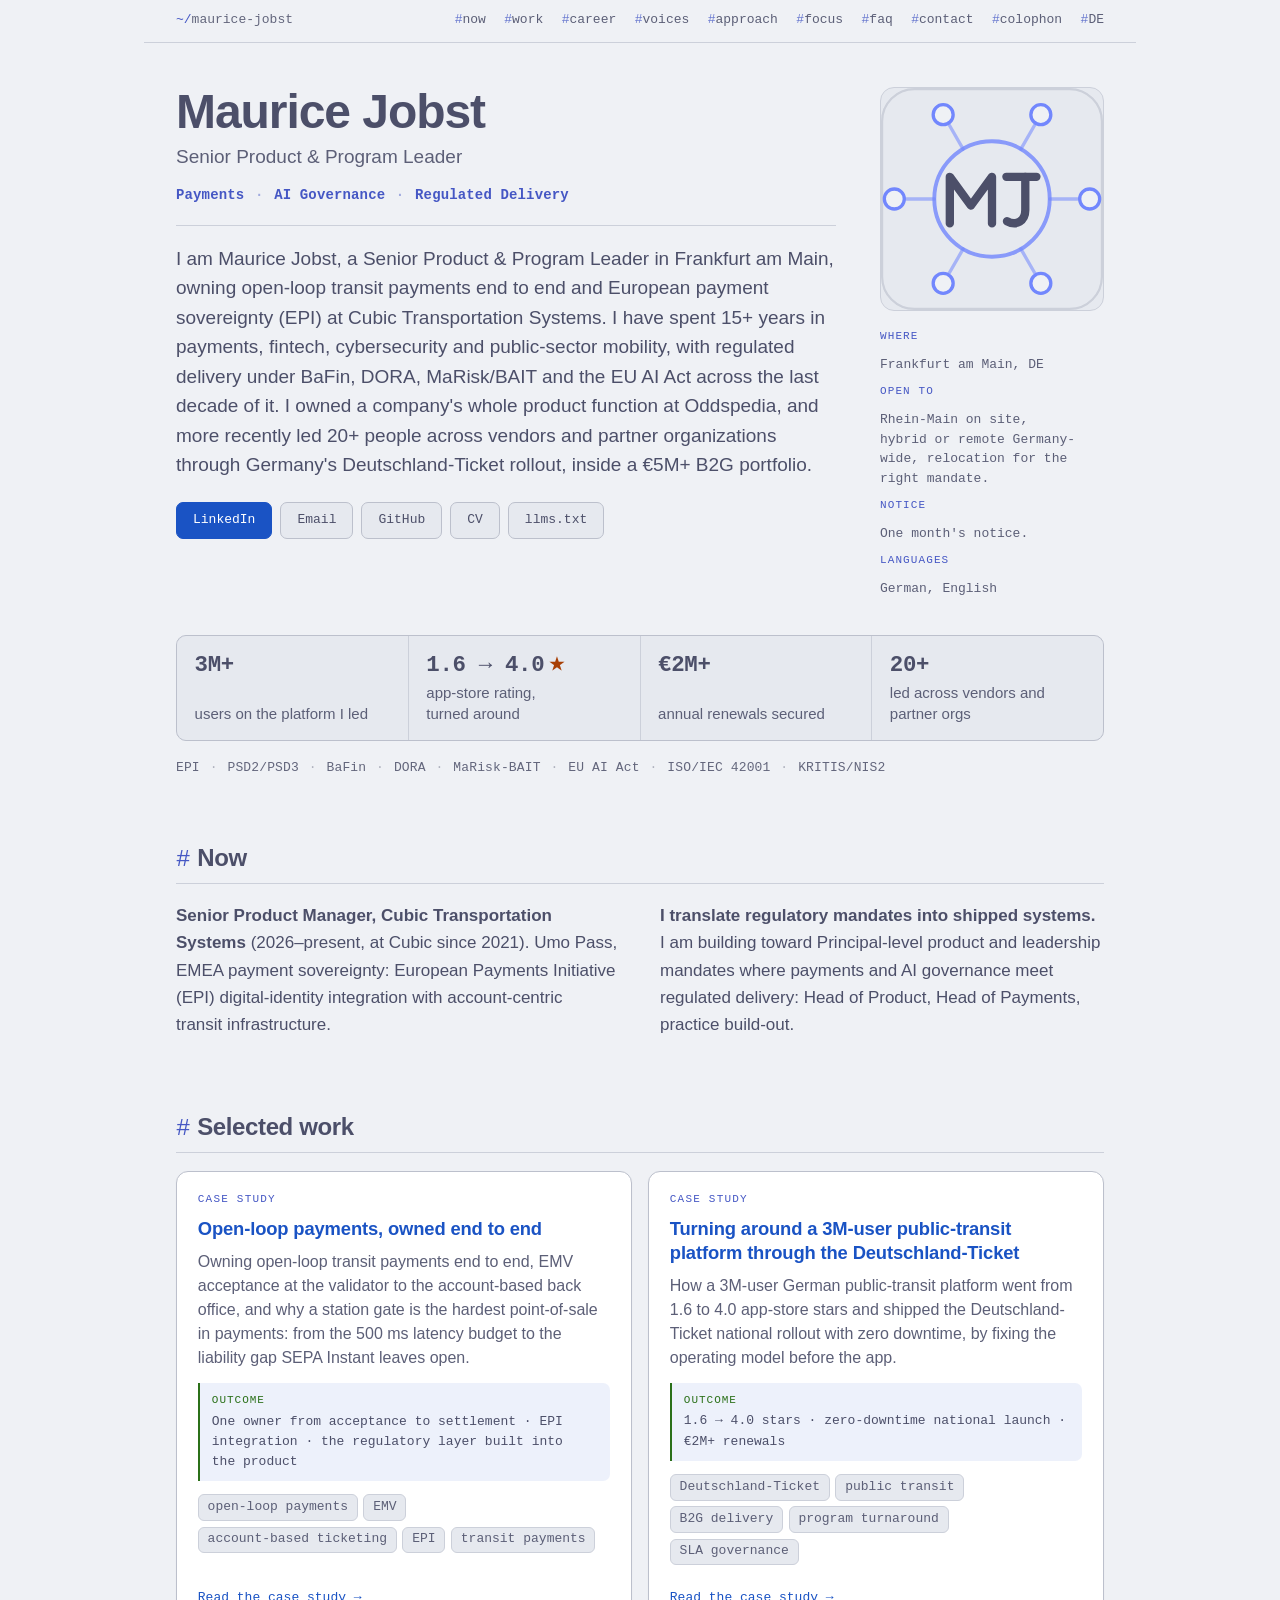
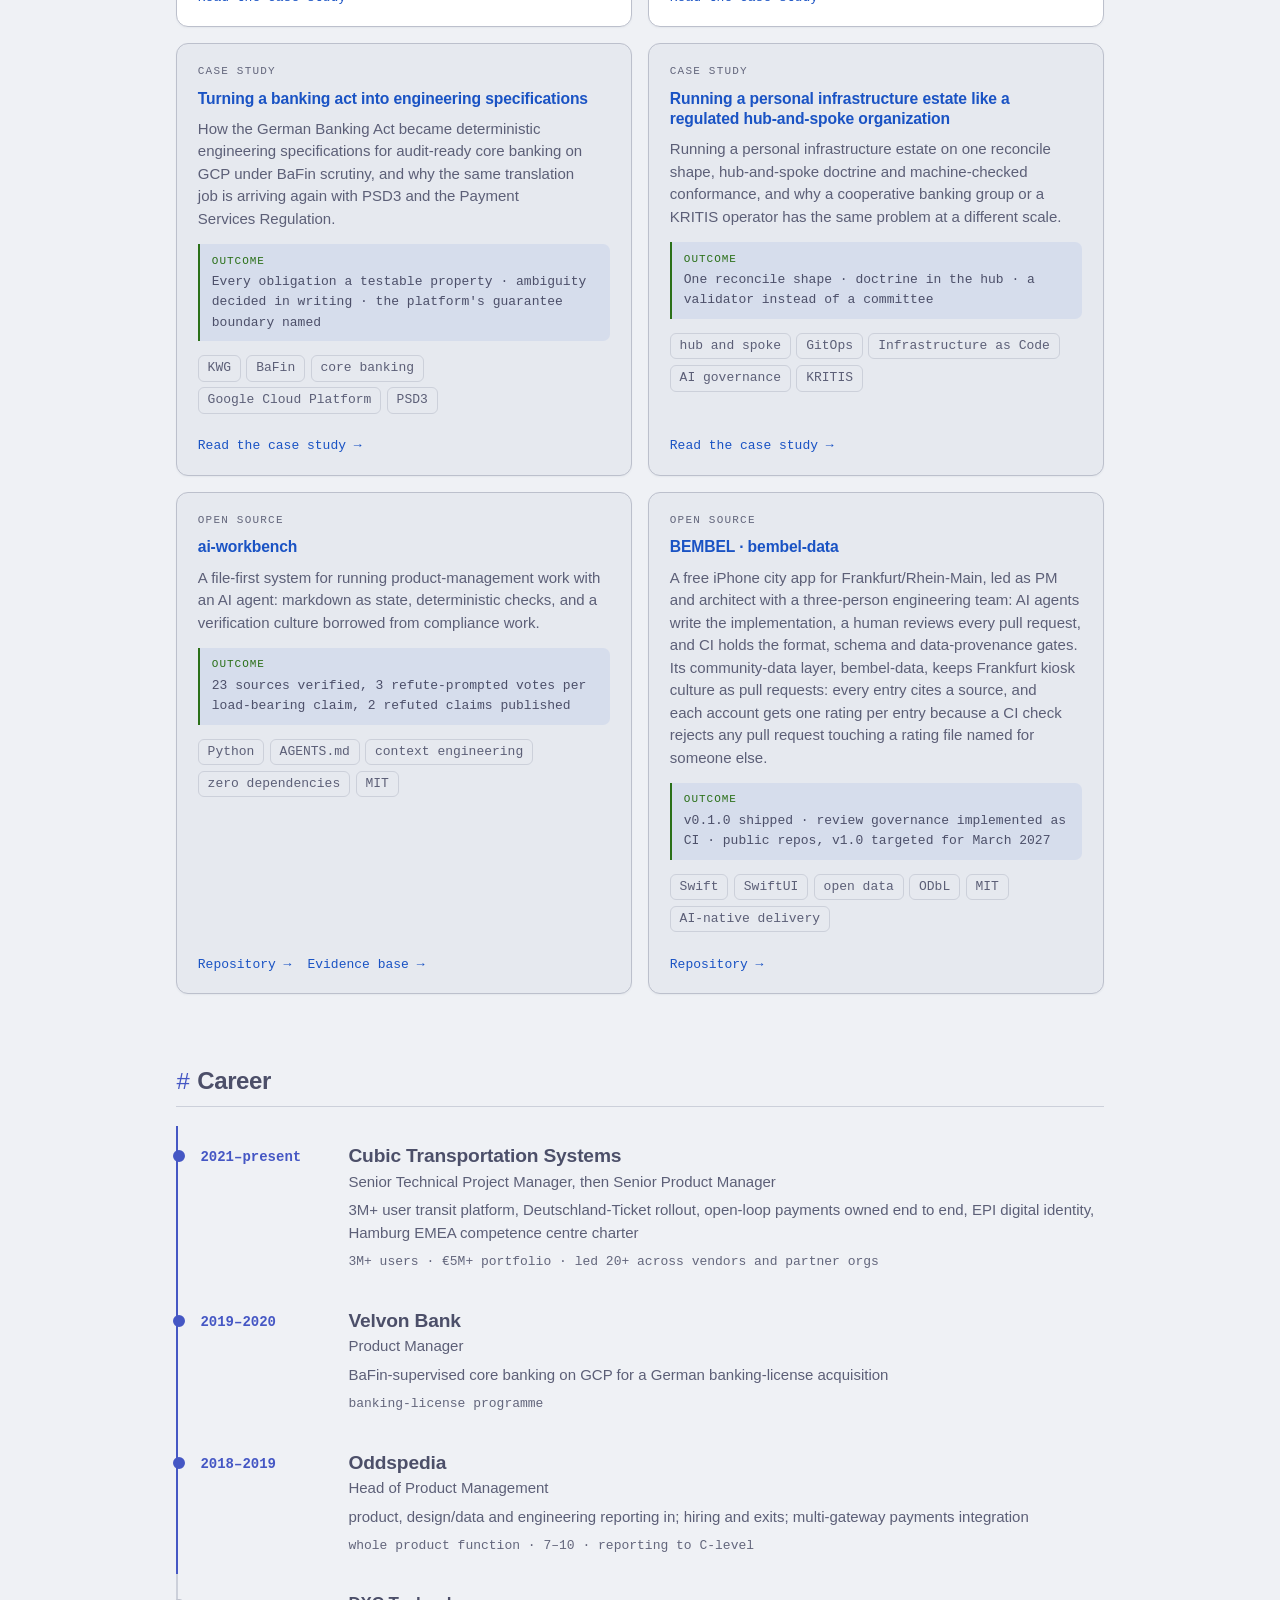
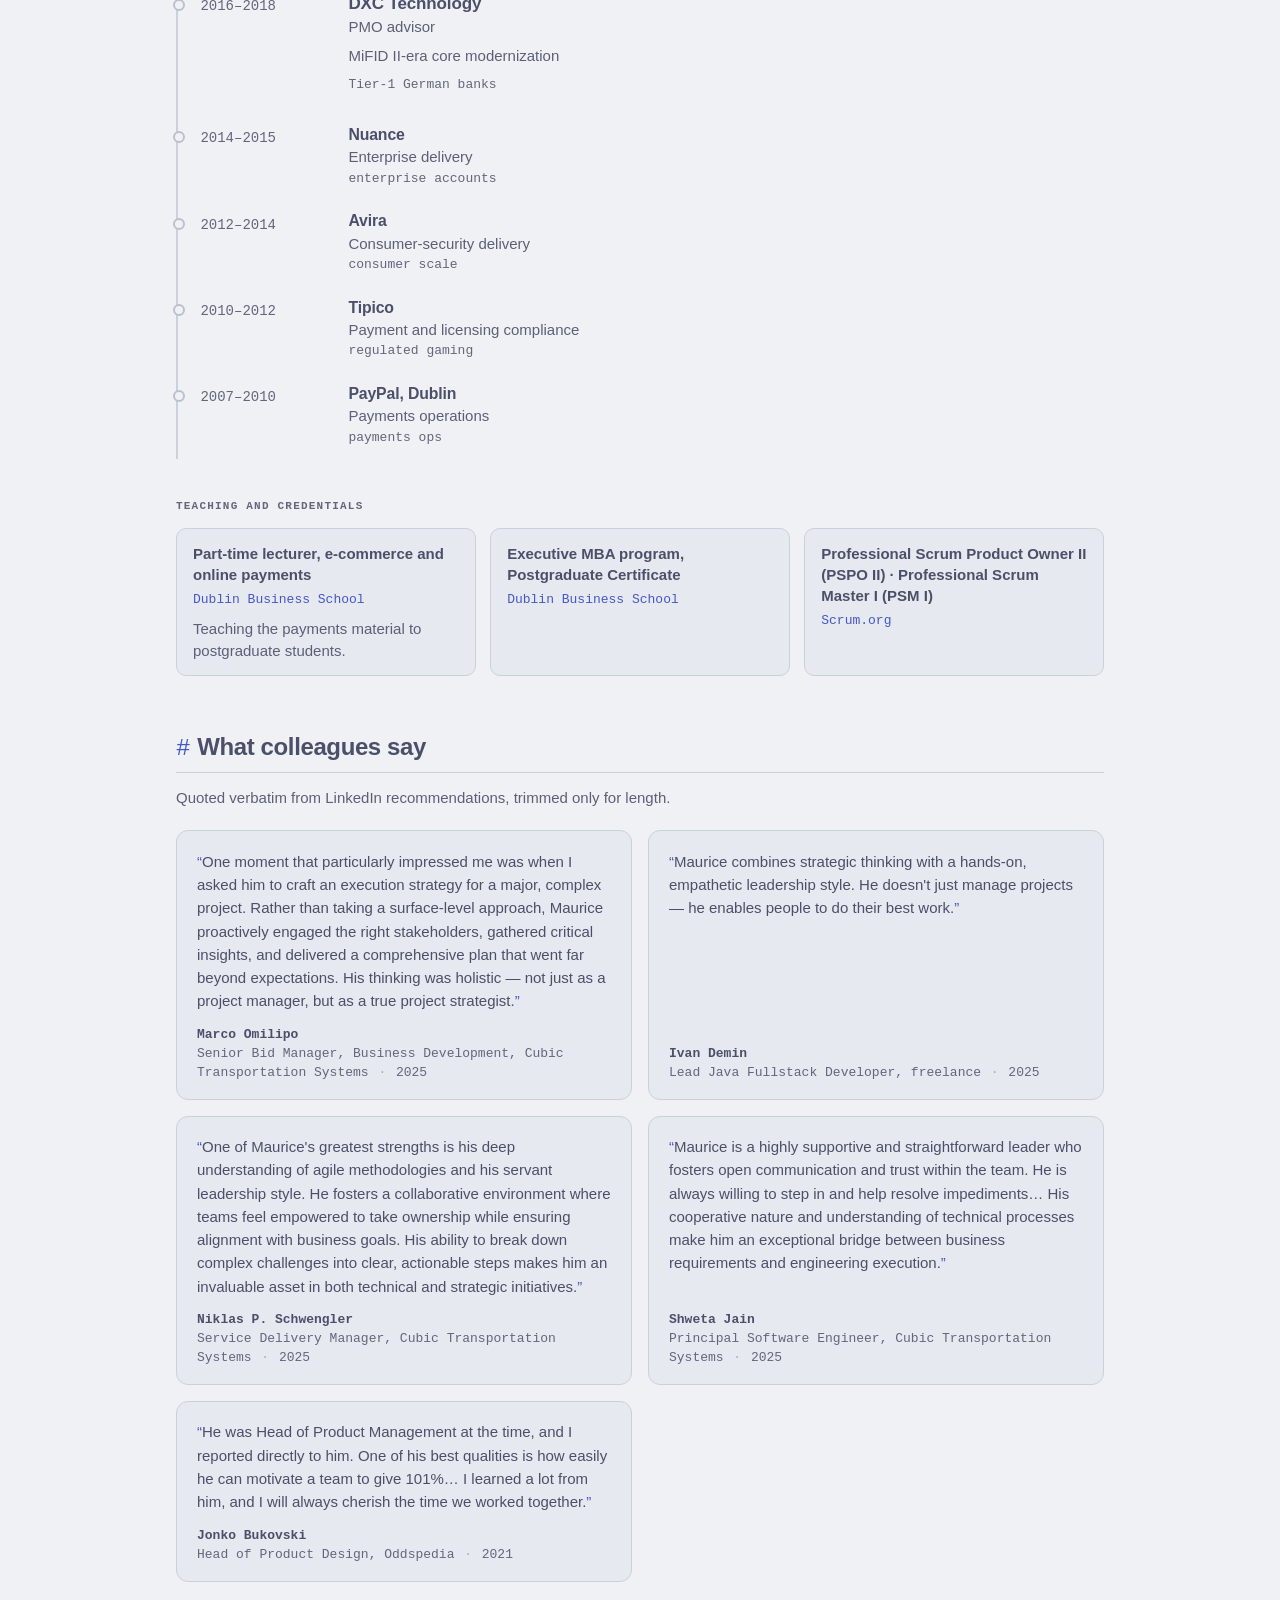
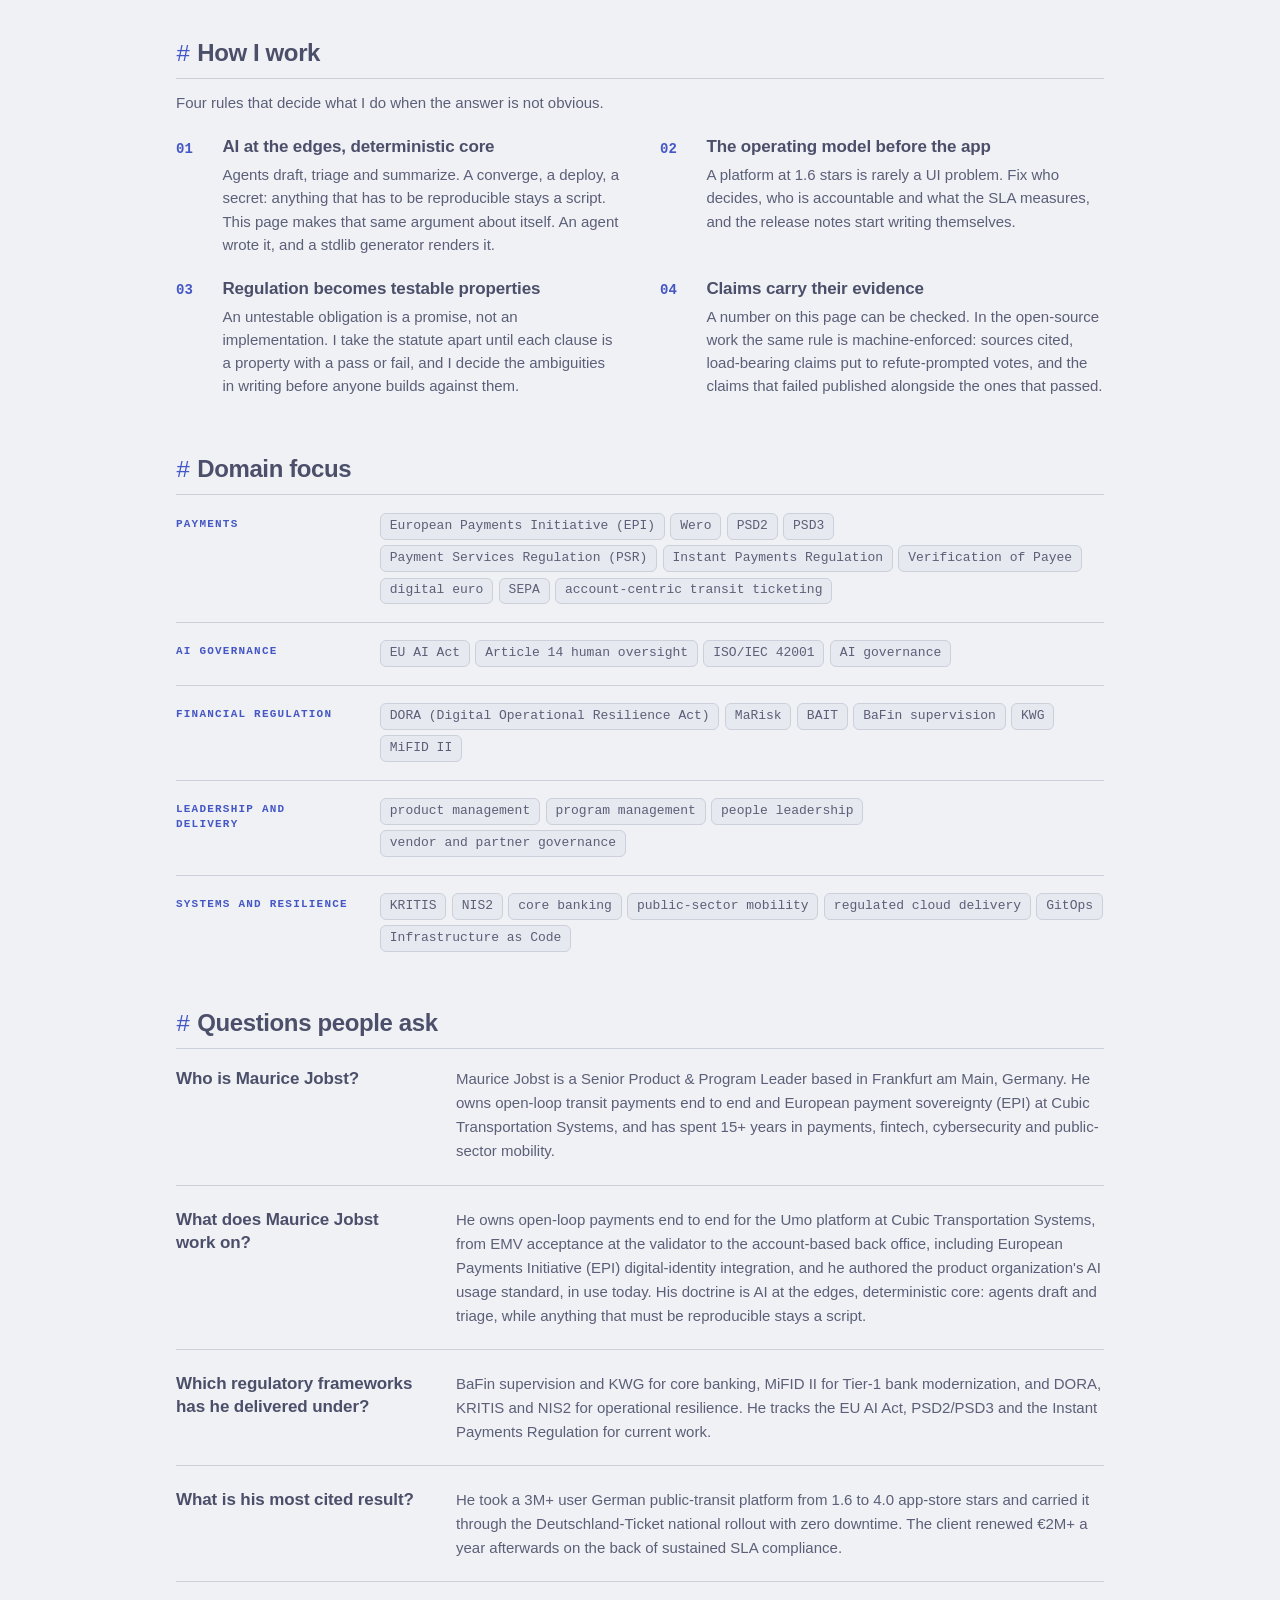
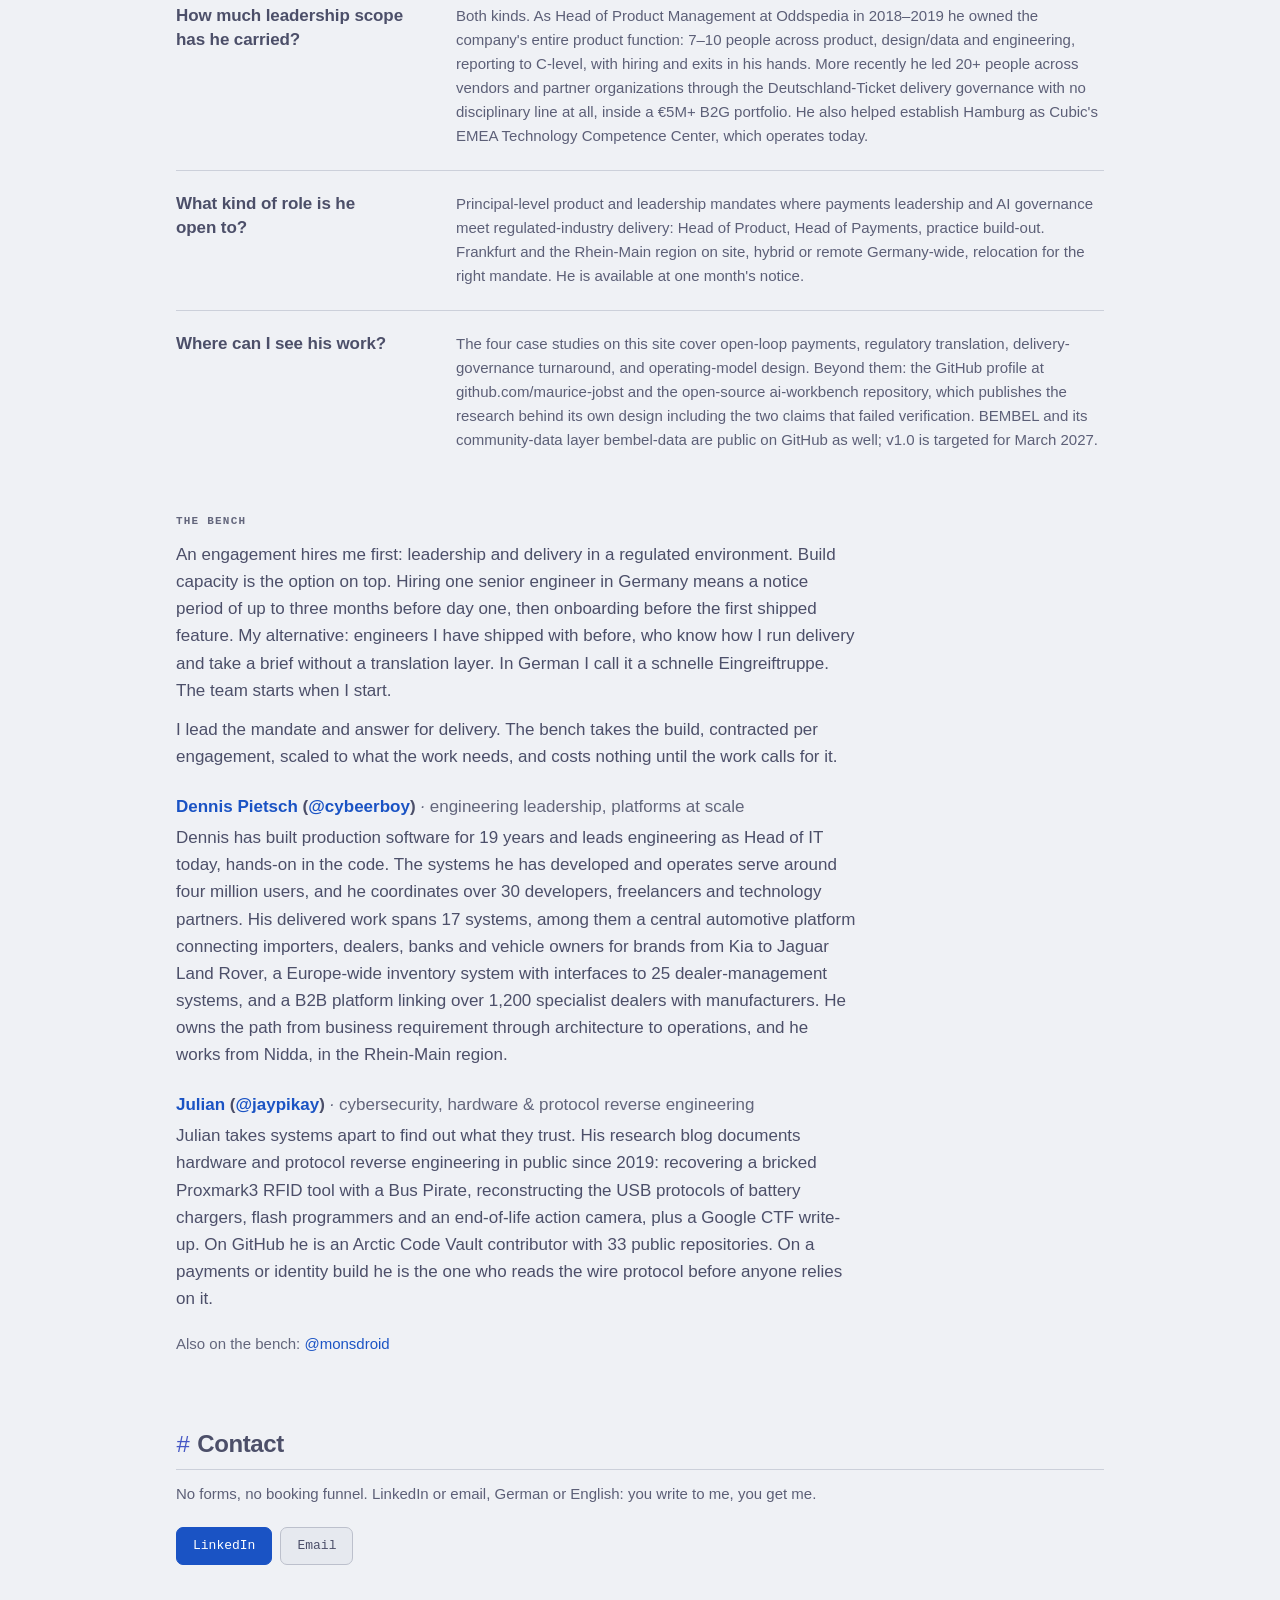
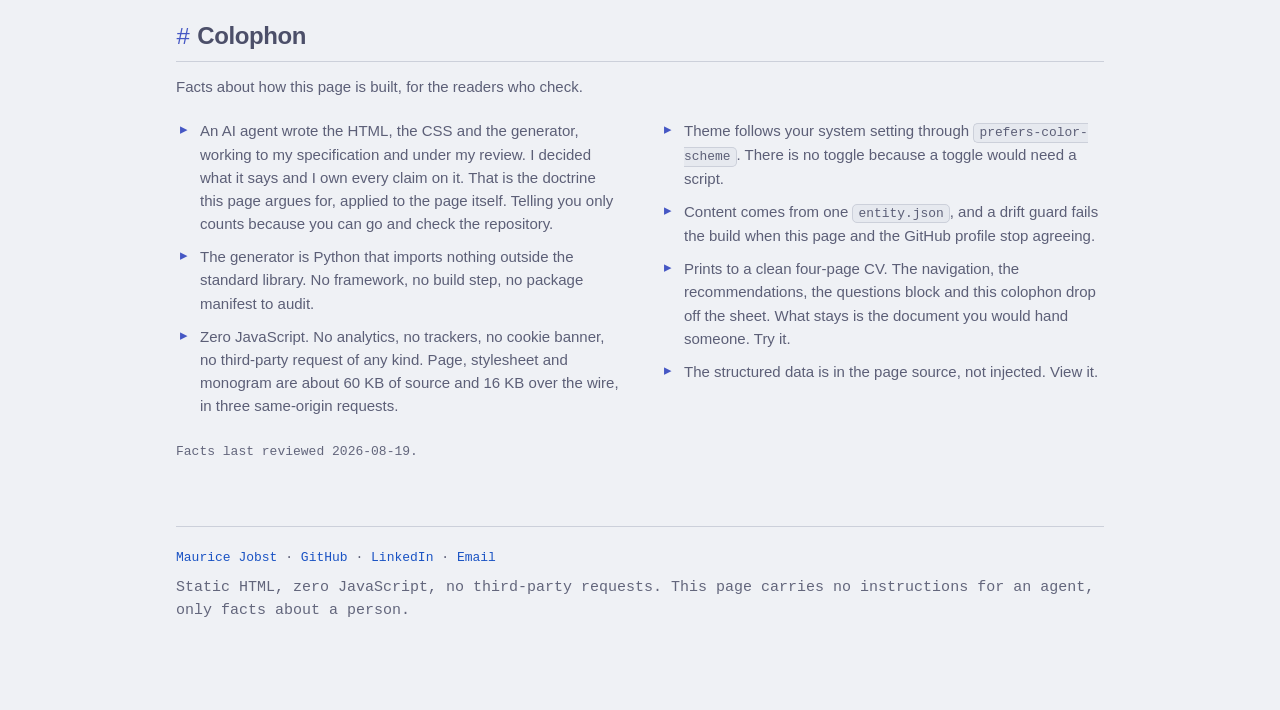
==== index.html @ eebe43ae "site: favicon, social-image alt, ongoing Cubic entry, CV print and page-count fixes - Every page now" ====
<!DOCTYPE html>
<html lang="en">
<head>
<meta charset="utf-8">
<meta name="viewport" content="width=device-width, initial-scale=1">
<title>Maurice Jobst · Senior Product &amp; Program Leader</title>
<meta name="description" content="Maurice Jobst is a Senior Product &amp; Program Leader in Frankfurt am Main working on European payment sovereignty (EPI) at Cubic Transportation Systems, with 15+ years in payments, fintech, cybersecurity and regulated delivery.">
<link rel="canonical" href="https://maurice-jobst.github.io/">
<link rel="alternate" hreflang="en" href="https://maurice-jobst.github.io/">
<link rel="alternate" hreflang="de" href="https://maurice-jobst.github.io/de/">
<link rel="alternate" hreflang="x-default" href="https://maurice-jobst.github.io/">
<meta name="author" content="Maurice Jobst">
<link rel="icon" href="/assets/monogram.svg" type="image/svg+xml">
<meta property="og:type" content="website">
<meta property="og:title" content="Maurice Jobst · Senior Product &amp; Program Leader">
<meta property="og:description" content="Maurice Jobst is a Senior Product &amp; Program Leader in Frankfurt am Main working on European payment sovereignty (EPI) at Cubic Transportation Systems, with 15+ years in payments, fintech, cybersecurity and regulated delivery.">
<meta property="og:url" content="https://maurice-jobst.github.io/">
<meta property="og:image" content="https://maurice-jobst.github.io/assets/og.png">
<meta property="og:image:width" content="1200">
<meta property="og:image:height" content="630">
<meta property="og:image:alt" content="Maurice Jobst. Senior Product &amp; Program Leader. Payments, AI Governance, Regulated Delivery. Frankfurt am Main.">
<meta property="og:locale" content="en_US">
<meta property="og:locale:alternate" content="de_DE">
<meta name="twitter:card" content="summary_large_image">
<meta name="theme-color" media="(prefers-color-scheme: light)" content="#eff1f5">
<meta name="theme-color" media="(prefers-color-scheme: dark)" content="#1e1e2e">
<link rel="stylesheet" href="assets/styles.css">
<script type="application/ld+json">
{
  "@context": "https://schema.org",
  "@graph": [
    {
      "@type": "Person",
      "@id": "https://maurice-jobst.github.io/#person",
      "name": "Maurice Jobst",
      "givenName": "Maurice",
      "familyName": "Jobst",
      "jobTitle": "Senior Product Manager",
      "description": "I am Maurice Jobst, a Senior Product & Program Leader in Frankfurt am Main, owning open-loop transit payments end to end and European payment sovereignty (EPI) at Cubic Transportation Systems. I have spent 15+ years in payments, fintech, cybersecurity and public-sector mobility, with regulated delivery under BaFin, DORA, MaRisk/BAIT and the EU AI Act across the last decade of it. I owned a company's whole product function at Oddspedia, and more recently led 20+ people across vendors and partner organizations through Germany's Deutschland-Ticket rollout, inside a €5M+ B2G portfolio.",
      "url": "https://maurice-jobst.github.io/",
      "mainEntityOfPage": "https://maurice-jobst.github.io/",
      "email": "mailto:maurice.jobst@gmail.com",
      "worksFor": {
        "@type": "Organization",
        "name": "Cubic Transportation Systems",
        "url": "https://www.cubic.com/transportation"
      },
      "address": {
        "@type": "PostalAddress",
        "addressLocality": "Frankfurt am Main",
        "addressRegion": "Hessen",
        "addressCountry": "DE"
      },
      "knowsLanguage": [
        "German",
        "English"
      ],
      "knowsAbout": [
        "European Payments Initiative (EPI)",
        "Wero",
        "PSD2",
        "PSD3",
        "Payment Services Regulation (PSR)",
        "Instant Payments Regulation",
        "Verification of Payee",
        "digital euro",
        "SEPA",
        "account-centric transit ticketing",
        "EU AI Act",
        "Article 14 human oversight",
        "ISO/IEC 42001",
        "AI governance",
        "DORA (Digital Operational Resilience Act)",
        "MaRisk",
        "BAIT",
        "BaFin supervision",
        "KWG",
        "MiFID II",
        "product management",
        "program management",
        "people leadership",
        "vendor and partner governance",
        "KRITIS",
        "NIS2",
        "core banking",
        "public-sector mobility",
        "regulated cloud delivery",
        "GitOps",
        "Infrastructure as Code"
      ],
      "image": "https://maurice-jobst.github.io/assets/monogram.svg",
      "alumniOf": {
        "@type": "EducationalOrganization",
        "name": "Dublin Business School"
      },
      "hasCredential": [
        {
          "@type": "EducationalOccupationalCredential",
          "name": "Professional Scrum Product Owner II (PSPO II)"
        },
        {
          "@type": "EducationalOccupationalCredential",
          "name": "Professional Scrum Master I (PSM I)"
        },
        {
          "@type": "EducationalOccupationalCredential",
          "name": "Part-time lecturer in e-commerce and online payments, Dublin Business School"
        }
      ],
      "seeks": {
        "@type": "Demand",
        "name": "Principal-level product and leadership mandates where payments and AI governance meet regulated delivery: Head of Product, Head of Payments, practice build-out."
      },
      "sameAs": [
        "https://www.linkedin.com/in/mauricejobst/",
        "https://github.com/maurice-jobst"
      ],
      "knows": [
        {
          "@type": "Person",
          "name": "Dennis Pietsch",
          "url": "https://pietsch.xyz/",
          "sameAs": [
            "https://github.com/cybeerboy"
          ],
          "jobTitle": "engineering leadership, platforms at scale",
          "description": "Dennis has built production software for 19 years and leads engineering as Head of IT today, hands-on in the code. The systems he has developed and operates serve around four million users, and he coordinates over 30 developers, freelancers and technology partners. His delivered work spans 17 systems, among them a central automotive platform connecting importers, dealers, banks and vehicle owners for brands from Kia to Jaguar Land Rover, a Europe-wide inventory system with interfaces to 25 dealer-management systems, and a B2B platform linking over 1,200 specialist dealers with manufacturers. He owns the path from business requirement through architecture to operations, and he works from Nidda, in the Rhein-Main region."
        },
        {
          "@type": "Person",
          "name": "Julian",
          "url": "https://goatpr0n.farm/",
          "sameAs": [
            "https://github.com/jaypikay"
          ],
          "jobTitle": "cybersecurity, hardware & protocol reverse engineering",
          "description": "Julian takes systems apart to find out what they trust. His research blog documents hardware and protocol reverse engineering in public since 2019: recovering a bricked Proxmark3 RFID tool with a Bus Pirate, reconstructing the USB protocols of battery chargers, flash programmers and an end-of-life action camera, plus a Google CTF write-up. On GitHub he is an Arctic Code Vault contributor with 33 public repositories. On a payments or identity build he is the one who reads the wire protocol before anyone relies on it."
        },
        {
          "@type": "Person",
          "name": "monsdroid",
          "url": "https://github.com/monsdroid"
        }
      ]
    },
    {
      "@type": "ProfilePage",
      "@id": "https://maurice-jobst.github.io/#page",
      "url": "https://maurice-jobst.github.io/",
      "name": "Maurice Jobst · Senior Product & Program Leader",
      "description": "Maurice Jobst is a Senior Product & Program Leader in Frankfurt am Main working on European payment sovereignty (EPI) at Cubic Transportation Systems, with 15+ years in payments, fintech, cybersecurity and regulated delivery.",
      "inLanguage": "en",
      "mainEntity": {
        "@id": "https://maurice-jobst.github.io/#person"
      }
    },
    {
      "@type": "FAQPage",
      "@id": "https://maurice-jobst.github.io/#faq",
      "mainEntity": [
        {
          "@type": "Question",
          "name": "Who is Maurice Jobst?",
          "acceptedAnswer": {
            "@type": "Answer",
            "text": "Maurice Jobst is a Senior Product & Program Leader based in Frankfurt am Main, Germany. He owns open-loop transit payments end to end and European payment sovereignty (EPI) at Cubic Transportation Systems, and has spent 15+ years in payments, fintech, cybersecurity and public-sector mobility."
          }
        },
        {
          "@type": "Question",
          "name": "What does Maurice Jobst work on?",
          "acceptedAnswer": {
            "@type": "Answer",
            "text": "He owns open-loop payments end to end for the Umo platform at Cubic Transportation Systems, from EMV acceptance at the validator to the account-based back office, including European Payments Initiative (EPI) digital-identity integration, and he authored the product organization's AI usage standard, in use today. His doctrine is AI at the edges, deterministic core: agents draft and triage, while anything that must be reproducible stays a script."
          }
        },
        {
          "@type": "Question",
          "name": "Which regulatory frameworks has he delivered under?",
          "acceptedAnswer": {
            "@type": "Answer",
            "text": "BaFin supervision and KWG for core banking, MiFID II for Tier-1 bank modernization, and DORA, KRITIS and NIS2 for operational resilience. He tracks the EU AI Act, PSD2/PSD3 and the Instant Payments Regulation for current work."
          }
        },
        {
          "@type": "Question",
          "name": "What is his most cited result?",
          "acceptedAnswer": {
            "@type": "Answer",
            "text": "He took a 3M+ user German public-transit platform from 1.6 to 4.0 app-store stars and carried it through the Deutschland-Ticket national rollout with zero downtime. The client renewed €2M+ a year afterwards on the back of sustained SLA compliance."
          }
        },
        {
          "@type": "Question",
          "name": "How much leadership scope has he carried?",
          "acceptedAnswer": {
            "@type": "Answer",
            "text": "Both kinds. As Head of Product Management at Oddspedia in 2018–2019 he owned the company's entire product function: 7–10 people across product, design/data and engineering, reporting to C-level, with hiring and exits in his hands. More recently he led 20+ people across vendors and partner organizations through the Deutschland-Ticket delivery governance with no disciplinary line at all, inside a €5M+ B2G portfolio. He also helped establish Hamburg as Cubic's EMEA Technology Competence Center, which operates today."
          }
        },
        {
          "@type": "Question",
          "name": "What kind of role is he open to?",
          "acceptedAnswer": {
            "@type": "Answer",
            "text": "Principal-level product and leadership mandates where payments leadership and AI governance meet regulated-industry delivery: Head of Product, Head of Payments, practice build-out. Frankfurt and the Rhein-Main region on site, hybrid or remote Germany-wide, relocation for the right mandate. He is available at one month's notice."
          }
        },
        {
          "@type": "Question",
          "name": "Where can I see his work?",
          "acceptedAnswer": {
            "@type": "Answer",
            "text": "The four case studies on this site cover open-loop payments, regulatory translation, delivery-governance turnaround, and operating-model design. Beyond them: the GitHub profile at github.com/maurice-jobst and the open-source ai-workbench repository, which publishes the research behind its own design including the two claims that failed verification. BEMBEL and its community-data layer bembel-data are public on GitHub as well; v1.0 is targeted for March 2027."
          }
        }
      ]
    },
    {
      "@type": "SoftwareSourceCode",
      "name": "ai-workbench",
      "description": "A file-first system for running product-management work with an AI agent: markdown as state, deterministic checks, and a verification culture borrowed from compliance work.",
      "author": {
        "@id": "https://maurice-jobst.github.io/#person"
      },
      "url": "https://github.com/maurice-jobst/ai-workbench",
      "codeRepository": "https://github.com/maurice-jobst/ai-workbench"
    },
    {
      "@type": "SoftwareSourceCode",
      "name": "BEMBEL · bembel-data",
      "description": "A free iPhone city app for Frankfurt/Rhein-Main, led as PM and architect with a three-person engineering team: AI agents write the implementation, a human reviews every pull request, and CI holds the format, schema and data-provenance gates. Its community-data layer, bembel-data, keeps Frankfurt kiosk culture as pull requests: every entry cites a source, and each account gets one rating per entry because a CI check rejects any pull request touching a rating file named for someone else.",
      "author": {
        "@id": "https://maurice-jobst.github.io/#person"
      },
      "url": "https://github.com/maurice-jobst/bembel",
      "codeRepository": "https://github.com/maurice-jobst/bembel"
    }
  ]
}
</script>
</head>
<body>
<a class="skip" href="#main">Skip to content</a>
<main id="main" class="home">
<nav class="topnav" aria-label="Sections"><div class="row"><span class="brand">maurice-jobst</span><a href="#now">now</a><a href="#work">work</a><a href="#career">career</a><a href="#voices">voices</a><a href="#approach">approach</a><a href="#focus">focus</a><a href="#faq">faq</a><a href="#contact">contact</a><a href="#colophon">colophon</a><a href="de/" rel="alternate" hreflang="de">DE</a></div></nav>
<header class="hero"><div class="hero-id"><h1>Maurice Jobst</h1><p class="role">Senior Product &amp; Program Leader</p><p class="rail"><span>Payments</span> <i>·</i> <span>AI Governance</span> <i>·</i> <span>Regulated Delivery</span></p><p class="answer">I am Maurice Jobst, a Senior Product &amp; Program Leader in Frankfurt am Main, owning open-loop transit payments end to end and European payment sovereignty (EPI) at Cubic Transportation Systems. I have spent 15+ years in payments, fintech, cybersecurity and public-sector mobility, with regulated delivery under BaFin, DORA, MaRisk/BAIT and the EU AI Act across the last decade of it. I owned a company's whole product function at Oddspedia, and more recently led 20+ people across vendors and partner organizations through Germany's Deutschland-Ticket rollout, inside a €5M+ B2G portfolio.</p><p class="cta"><a class="btn primary" href="https://www.linkedin.com/in/mauricejobst/">LinkedIn</a><a class="btn" href="mailto:maurice.jobst@gmail.com">Email</a><a class="btn" href="https://github.com/maurice-jobst">GitHub</a><a class="btn" href="cv.html">CV</a><a class="btn" href="llms.txt">llms.txt</a></p></div><aside class="hero-side"><img class="portrait mark" src="assets/monogram.svg" alt="Monogram for Maurice Jobst: the letters MJ inside a hub-and-spoke mark" width="200" height="200"><dl class="at-a-glance"><dt>where</dt><dd>Frankfurt am Main, DE</dd><dt>open to</dt><dd>Rhein-Main on site, hybrid or remote Germany-wide, relocation for the right mandate.</dd><dt>notice</dt><dd>One month&#x27;s notice.</dd><dt>languages</dt><dd>German, English</dd></dl></aside></header>
<ul class="metrics">
<li><span class="value">3M+</span><span class="label">users on the platform I led</span></li>
<li><span class="value">1.6 → 4.0<span class="unit">★</span></span><span class="label">app-store rating, turned around</span></li>
<li><span class="value">€2M+</span><span class="label">annual renewals secured</span></li>
<li><span class="value">20+</span><span class="label">led across vendors and partner orgs</span></li>
</ul>
<p class="stamp"><span>EPI</span> <i>·</i> <span>PSD2/PSD3</span> <i>·</i> <span>BaFin</span> <i>·</i> <span>DORA</span> <i>·</i> <span>MaRisk-BAIT</span> <i>·</i> <span>EU AI Act</span> <i>·</i> <span>ISO/IEC 42001</span> <i>·</i> <span>KRITIS/NIS2</span></p>
<h2 id="now"><span class="hash">#</span>Now<a class="anchor" href="#now" aria-label="Link to this section">#</a></h2>
<div class="prose">
<p><strong>Senior Product Manager, Cubic Transportation Systems</strong> (2026–present, at Cubic since 2021). Umo Pass, EMEA payment sovereignty: European Payments Initiative (EPI) digital-identity integration with account-centric transit infrastructure.</p>
<p><strong>I translate regulatory mandates into shipped systems.</strong> I am building toward Principal-level product and leadership mandates where payments and AI governance meet regulated delivery: Head of Product, Head of Payments, practice build-out.</p>
</div>
<h2 id="work"><span class="hash">#</span>Selected work<a class="anchor" href="#work" aria-label="Link to this section">#</a></h2>
<div class="grid lead-row">
<article class="card lead"><p class="kicker">case study</p><h3><a href="case-studies/open-loop-payments-end-to-end.html">Open-loop payments, owned end to end</a></h3><p class="card-desc">Owning open-loop transit payments end to end, EMV acceptance at the validator to the account-based back office, and why a station gate is the hardest point-of-sale in payments: from the 500 ms latency budget to the liability gap SEPA Instant leaves open.</p><p class="outcome"><span>outcome</span> One owner from acceptance to settlement · EPI integration · the regulatory layer built into the product</p><ul class="chips"><li>open-loop payments</li><li>EMV</li><li>account-based ticketing</li><li>EPI</li><li>transit payments</li></ul><p class="card-links"><a href="case-studies/open-loop-payments-end-to-end.html">Read the case study</a></p></article>
<article class="card lead"><p class="kicker">case study</p><h3><a href="case-studies/deutschland-ticket-turnaround.html">Turning around a 3M-user public-transit platform through the Deutschland-Ticket</a></h3><p class="card-desc">How a 3M-user German public-transit platform went from 1.6 to 4.0 app-store stars and shipped the Deutschland-Ticket national rollout with zero downtime, by fixing the operating model before the app.</p><p class="outcome"><span>outcome</span> 1.6 → 4.0 stars · zero-downtime national launch · €2M+ renewals</p><ul class="chips"><li>Deutschland-Ticket</li><li>public transit</li><li>B2G delivery</li><li>program turnaround</li><li>SLA governance</li></ul><p class="card-links"><a href="case-studies/deutschland-ticket-turnaround.html">Read the case study</a></p></article>
</div>
<div class="grid second-row">
<article class="card secondary"><p class="kicker">case study</p><h3><a href="case-studies/banking-act-to-specifications.html">Turning a banking act into engineering specifications</a></h3><p class="card-desc">How the German Banking Act became deterministic engineering specifications for audit-ready core banking on GCP under BaFin scrutiny, and why the same translation job is arriving again with PSD3 and the Payment Services Regulation.</p><p class="outcome"><span>outcome</span> Every obligation a testable property · ambiguity decided in writing · the platform&#x27;s guarantee boundary named</p><ul class="chips"><li>KWG</li><li>BaFin</li><li>core banking</li><li>Google Cloud Platform</li><li>PSD3</li></ul><p class="card-links"><a href="case-studies/banking-act-to-specifications.html">Read the case study</a></p></article>
<article class="card secondary"><p class="kicker">case study</p><h3><a href="case-studies/hub-and-spoke-estate.html">Running a personal infrastructure estate like a regulated hub-and-spoke organization</a></h3><p class="card-desc">Running a personal infrastructure estate on one reconcile shape, hub-and-spoke doctrine and machine-checked conformance, and why a cooperative banking group or a KRITIS operator has the same problem at a different scale.</p><p class="outcome"><span>outcome</span> One reconcile shape · doctrine in the hub · a validator instead of a committee</p><ul class="chips"><li>hub and spoke</li><li>GitOps</li><li>Infrastructure as Code</li><li>AI governance</li><li>KRITIS</li></ul><p class="card-links"><a href="case-studies/hub-and-spoke-estate.html">Read the case study</a></p></article>
<article class="card secondary"><p class="kicker">open source</p><h3><a href="https://github.com/maurice-jobst/ai-workbench">ai-workbench</a></h3><p class="card-desc">A file-first system for running product-management work with an AI agent: markdown as state, deterministic checks, and a verification culture borrowed from compliance work.</p><p class="outcome"><span>outcome</span> 23 sources verified, 3 refute-prompted votes per load-bearing claim, 2 refuted claims published</p><ul class="chips"><li>Python</li><li>AGENTS.md</li><li>context engineering</li><li>zero dependencies</li><li>MIT</li></ul><p class="card-links"><a href="https://github.com/maurice-jobst/ai-workbench">Repository</a> <a href="https://github.com/maurice-jobst/ai-workbench/blob/main/docs/science.md">Evidence base</a></p></article>
<article class="card secondary"><p class="kicker">open source</p><h3><a href="https://github.com/maurice-jobst/bembel">BEMBEL · bembel-data</a></h3><p class="card-desc">A free iPhone city app for Frankfurt/Rhein-Main, led as PM and architect with a three-person engineering team: AI agents write the implementation, a human reviews every pull request, and CI holds the format, schema and data-provenance gates. Its community-data layer, bembel-data, keeps Frankfurt kiosk culture as pull requests: every entry cites a source, and each account gets one rating per entry because a CI check rejects any pull request touching a rating file named for someone else.</p><p class="outcome"><span>outcome</span> v0.1.0 shipped · review governance implemented as CI · public repos, v1.0 targeted for March 2027</p><ul class="chips"><li>Swift</li><li>SwiftUI</li><li>open data</li><li>ODbL</li><li>MIT</li><li>AI-native delivery</li></ul><p class="card-links"><a href="https://github.com/maurice-jobst/bembel">Repository</a></p></article>
</div>
<h2 id="career"><span class="hash">#</span>Career<a class="anchor" href="#career" aria-label="Link to this section">#</a></h2>
<ol class="timeline"><li class="entry lead"><p class="years"><time>2021–present</time></p><div class="entry-body"><h3 class="org">Cubic Transportation Systems</h3><p class="role">Senior Technical Project Manager, then Senior Product Manager</p><p class="note">3M+ user transit platform, Deutschland-Ticket rollout, open-loop payments owned end to end, EPI digital identity, Hamburg EMEA competence centre charter</p><p class="scope">3M+ users · €5M+ portfolio · led 20+ across vendors and partner orgs</p></div></li><li class="entry lead"><p class="years"><time>2019–2020</time></p><div class="entry-body"><h3 class="org">Velvon Bank</h3><p class="role">Product Manager</p><p class="note">BaFin-supervised core banking on GCP for a German banking-license acquisition</p><p class="scope">banking-license programme</p></div></li><li class="entry lead"><p class="years"><time>2018–2019</time></p><div class="entry-body"><h3 class="org">Oddspedia</h3><p class="role">Head of Product Management</p><p class="note">product, design/data and engineering reporting in; hiring and exits; multi-gateway payments integration</p><p class="scope">whole product function · 7–10 · reporting to C-level</p></div></li><li class="entry standard"><p class="years"><time>2016–2018</time></p><div class="entry-body"><h3 class="org">DXC Technology</h3><p class="role">PMO advisor</p><p class="note">MiFID II-era core modernization</p><p class="scope">Tier-1 German banks</p></div></li><li class="entry compact"><p class="years"><time>2014–2015</time></p><div class="entry-body"><h3 class="org">Nuance</h3><p class="role">Enterprise delivery</p><p class="scope">enterprise accounts</p></div></li><li class="entry compact"><p class="years"><time>2012–2014</time></p><div class="entry-body"><h3 class="org">Avira</h3><p class="role">Consumer-security delivery</p><p class="scope">consumer scale</p></div></li><li class="entry compact"><p class="years"><time>2010–2012</time></p><div class="entry-body"><h3 class="org">Tipico</h3><p class="role">Payment and licensing compliance</p><p class="scope">regulated gaming</p></div></li><li class="entry compact"><p class="years"><time>2007–2010</time></p><div class="entry-body"><h3 class="org">PayPal, Dublin</h3><p class="role">Payments operations</p><p class="scope">payments ops</p></div></li></ol>
<h3 class="sub">Teaching and credentials</h3><ul class="speaking"><li><p class="what">Part-time lecturer, e-commerce and online payments</p><p class="where">Dublin Business School</p><p class="note">Teaching the payments material to postgraduate students.</p></li><li><p class="what">Executive MBA program, Postgraduate Certificate</p><p class="where">Dublin Business School</p></li><li><p class="what">Professional Scrum Product Owner II (PSPO II) · Professional Scrum Master I (PSM I)</p><p class="where">Scrum.org</p></li></ul>
<h2 id="voices"><span class="hash">#</span>What colleagues say<a class="anchor" href="#voices" aria-label="Link to this section">#</a></h2><p class="section-note">Quoted verbatim from LinkedIn recommendations, trimmed only for length.</p><div class="quotes"><figure class="quote"><blockquote><p>One moment that particularly impressed me was when I asked him to craft an execution strategy for a major, complex project. Rather than taking a surface-level approach, Maurice proactively engaged the right stakeholders, gathered critical insights, and delivered a comprehensive plan that went far beyond expectations. His thinking was holistic — not just as a project manager, but as a true project strategist.</p></blockquote><figcaption><b>Marco Omilipo</b><span>Senior Bid Manager, Business Development, Cubic Transportation Systems <i>·</i> 2025</span></figcaption></figure><figure class="quote"><blockquote><p>Maurice combines strategic thinking with a hands-on, empathetic leadership style. He doesn&#x27;t just manage projects — he enables people to do their best work.</p></blockquote><figcaption><b>Ivan Demin</b><span>Lead Java Fullstack Developer, freelance <i>·</i> 2025</span></figcaption></figure><figure class="quote"><blockquote><p>One of Maurice&#x27;s greatest strengths is his deep understanding of agile methodologies and his servant leadership style. He fosters a collaborative environment where teams feel empowered to take ownership while ensuring alignment with business goals. His ability to break down complex challenges into clear, actionable steps makes him an invaluable asset in both technical and strategic initiatives.</p></blockquote><figcaption><b>Niklas P. Schwengler</b><span>Service Delivery Manager, Cubic Transportation Systems <i>·</i> 2025</span></figcaption></figure><figure class="quote"><blockquote><p>Maurice is a highly supportive and straightforward leader who fosters open communication and trust within the team. He is always willing to step in and help resolve impediments… His cooperative nature and understanding of technical processes make him an exceptional bridge between business requirements and engineering execution.</p></blockquote><figcaption><b>Shweta Jain</b><span>Principal Software Engineer, Cubic Transportation Systems <i>·</i> 2025</span></figcaption></figure><figure class="quote"><blockquote><p>He was Head of Product Management at the time, and I reported directly to him. One of his best qualities is how easily he can motivate a team to give 101%… I learned a lot from him, and I will always cherish the time we worked together.</p></blockquote><figcaption><b>Jonko Bukovski</b><span>Head of Product Design, Oddspedia <i>·</i> 2021</span></figcaption></figure></div>
<h2 id="approach"><span class="hash">#</span>How I work<a class="anchor" href="#approach" aria-label="Link to this section">#</a></h2>
<p class="section-note">Four rules that decide what I do when the answer is not obvious.</p>
<ol class="principles">
<li><p class="count">01</p><div><h3>AI at the edges, deterministic core</h3><p>Agents draft, triage and summarize. A converge, a deploy, a secret: anything that has to be reproducible stays a script. This page makes that same argument about itself. An agent wrote it, and a stdlib generator renders it.</p></div></li>
<li><p class="count">02</p><div><h3>The operating model before the app</h3><p>A platform at 1.6 stars is rarely a UI problem. Fix who decides, who is accountable and what the SLA measures, and the release notes start writing themselves.</p></div></li>
<li><p class="count">03</p><div><h3>Regulation becomes testable properties</h3><p>An untestable obligation is a promise, not an implementation. I take the statute apart until each clause is a property with a pass or fail, and I decide the ambiguities in writing before anyone builds against them.</p></div></li>
<li><p class="count">04</p><div><h3>Claims carry their evidence</h3><p>A number on this page can be checked. In the open-source work the same rule is machine-enforced: sources cited, load-bearing claims put to refute-prompted votes, and the claims that failed published alongside the ones that passed.</p></div></li>
</ol>
<h2 id="focus"><span class="hash">#</span>Domain focus<a class="anchor" href="#focus" aria-label="Link to this section">#</a></h2>
<div class="focus">
<section class="focus-group"><h3 class="kicker">Payments</h3><ul class="chips"><li>European Payments Initiative (EPI)</li><li>Wero</li><li>PSD2</li><li>PSD3</li><li>Payment Services Regulation (PSR)</li><li>Instant Payments Regulation</li><li>Verification of Payee</li><li>digital euro</li><li>SEPA</li><li>account-centric transit ticketing</li></ul></section>
<section class="focus-group"><h3 class="kicker">AI governance</h3><ul class="chips"><li>EU AI Act</li><li>Article 14 human oversight</li><li>ISO/IEC 42001</li><li>AI governance</li></ul></section>
<section class="focus-group"><h3 class="kicker">Financial regulation</h3><ul class="chips"><li>DORA (Digital Operational Resilience Act)</li><li>MaRisk</li><li>BAIT</li><li>BaFin supervision</li><li>KWG</li><li>MiFID II</li></ul></section>
<section class="focus-group"><h3 class="kicker">Leadership and delivery</h3><ul class="chips"><li>product management</li><li>program management</li><li>people leadership</li><li>vendor and partner governance</li></ul></section>
<section class="focus-group"><h3 class="kicker">Systems and resilience</h3><ul class="chips"><li>KRITIS</li><li>NIS2</li><li>core banking</li><li>public-sector mobility</li><li>regulated cloud delivery</li><li>GitOps</li><li>Infrastructure as Code</li></ul></section>
</div>
<h2 id="faq"><span class="hash">#</span>Questions people ask<a class="anchor" href="#faq" aria-label="Link to this section">#</a></h2>
<dl class="qa">
<dt id="who-is-maurice-jobst">Who is Maurice Jobst?</dt>
<dd>Maurice Jobst is a Senior Product &amp; Program Leader based in Frankfurt am Main, Germany. He owns open-loop transit payments end to end and European payment sovereignty (EPI) at Cubic Transportation Systems, and has spent 15+ years in payments, fintech, cybersecurity and public-sector mobility.</dd>
<dt id="what-does-maurice-jobst-work-on">What does Maurice Jobst work on?</dt>
<dd>He owns open-loop payments end to end for the Umo platform at Cubic Transportation Systems, from EMV acceptance at the validator to the account-based back office, including European Payments Initiative (EPI) digital-identity integration, and he authored the product organization&#x27;s AI usage standard, in use today. His doctrine is AI at the edges, deterministic core: agents draft and triage, while anything that must be reproducible stays a script.</dd>
<dt id="which-regulatory-frameworks-has-he-delivered-under">Which regulatory frameworks has he delivered under?</dt>
<dd>BaFin supervision and KWG for core banking, MiFID II for Tier-1 bank modernization, and DORA, KRITIS and NIS2 for operational resilience. He tracks the EU AI Act, PSD2/PSD3 and the Instant Payments Regulation for current work.</dd>
<dt id="what-is-his-most-cited-result">What is his most cited result?</dt>
<dd>He took a 3M+ user German public-transit platform from 1.6 to 4.0 app-store stars and carried it through the Deutschland-Ticket national rollout with zero downtime. The client renewed €2M+ a year afterwards on the back of sustained SLA compliance.</dd>
<dt id="how-much-leadership-scope-has-he-carried">How much leadership scope has he carried?</dt>
<dd>Both kinds. As Head of Product Management at Oddspedia in 2018–2019 he owned the company&#x27;s entire product function: 7–10 people across product, design/data and engineering, reporting to C-level, with hiring and exits in his hands. More recently he led 20+ people across vendors and partner organizations through the Deutschland-Ticket delivery governance with no disciplinary line at all, inside a €5M+ B2G portfolio. He also helped establish Hamburg as Cubic&#x27;s EMEA Technology Competence Center, which operates today.</dd>
<dt id="what-kind-of-role-is-he-open-to">What kind of role is he open to?</dt>
<dd>Principal-level product and leadership mandates where payments leadership and AI governance meet regulated-industry delivery: Head of Product, Head of Payments, practice build-out. Frankfurt and the Rhein-Main region on site, hybrid or remote Germany-wide, relocation for the right mandate. He is available at one month&#x27;s notice.</dd>
<dt id="where-can-i-see-his-work">Where can I see his work?</dt>
<dd>The four case studies on this site cover open-loop payments, regulatory translation, delivery-governance turnaround, and operating-model design. Beyond them: the GitHub profile at github.com/maurice-jobst and the open-source ai-workbench repository, which publishes the research behind its own design including the two claims that failed verification. BEMBEL and its community-data layer bembel-data are public on GitHub as well; v1.0 is targeted for March 2027.</dd>
</dl>
<div class="bench collaborators"><h3 class="kicker">The bench</h3><p class="bench-pitch">An engagement hires me first: leadership and delivery in a regulated environment. Build capacity is the option on top. Hiring one senior engineer in Germany means a notice period of up to three months before day one, then onboarding before the first shipped feature. My alternative: engineers I have shipped with before, who know how I run delivery and take a brief without a translation layer. In German I call it a schnelle Eingreiftruppe. The team starts when I start.</p><p class="bench-pitch">I lead the mandate and answer for delivery. The bench takes the build, contracted per engagement, scaled to what the work needs, and costs nothing until the work calls for it.</p><div class="bench-person"><p class="bench-name"><a href="https://pietsch.xyz/">Dennis Pietsch</a> (<a href="https://github.com/cybeerboy">@cybeerboy</a>) <span class="fine-role"><i>·</i> engineering leadership, platforms at scale</span></p><p class="bench-bio">Dennis has built production software for 19 years and leads engineering as Head of IT today, hands-on in the code. The systems he has developed and operates serve around four million users, and he coordinates over 30 developers, freelancers and technology partners. His delivered work spans 17 systems, among them a central automotive platform connecting importers, dealers, banks and vehicle owners for brands from Kia to Jaguar Land Rover, a Europe-wide inventory system with interfaces to 25 dealer-management systems, and a B2B platform linking over 1,200 specialist dealers with manufacturers. He owns the path from business requirement through architecture to operations, and he works from Nidda, in the Rhein-Main region.</p></div><div class="bench-person"><p class="bench-name"><a href="https://goatpr0n.farm/">Julian</a> (<a href="https://github.com/jaypikay">@jaypikay</a>) <span class="fine-role"><i>·</i> cybersecurity, hardware &amp; protocol reverse engineering</span></p><p class="bench-bio">Julian takes systems apart to find out what they trust. His research blog documents hardware and protocol reverse engineering in public since 2019: recovering a bricked Proxmark3 RFID tool with a Bus Pirate, reconstructing the USB protocols of battery chargers, flash programmers and an end-of-life action camera, plus a Google CTF write-up. On GitHub he is an Arctic Code Vault contributor with 33 public repositories. On a payments or identity build he is the one who reads the wire protocol before anyone relies on it.</p></div><p class="fine">Also on the bench: <a href="https://github.com/monsdroid">@monsdroid</a></p></div>
<h2 id="contact"><span class="hash">#</span>Contact<a class="anchor" href="#contact" aria-label="Link to this section">#</a></h2>
<p class="section-note">No forms, no booking funnel. LinkedIn or email, German or English: you write to me, you get me.</p>
<p class="cta"><a class="btn primary" href="https://www.linkedin.com/in/mauricejobst/">LinkedIn</a><a class="btn" href="mailto:maurice.jobst@gmail.com">Email</a></p>
<h2 id="colophon"><span class="hash">#</span>Colophon<a class="anchor" href="#colophon" aria-label="Link to this section">#</a></h2>
<p class="section-note">Facts about how this page is built, for the readers who check.</p>
<ul class="colophon">
<li>An AI agent wrote the HTML, the CSS and the generator, working to my specification and under my review. I decided what it says and I own every claim on it. That is the doctrine this page argues for, applied to the page itself. Telling you only counts because you can go and check the repository.</li>
<li>The generator is Python that imports nothing outside the standard library. No framework, no build step, no package manifest to audit.</li>
<li>Zero JavaScript. No analytics, no trackers, no cookie banner, no third-party request of any kind. Page, stylesheet and monogram are about 60 KB of source and 16 KB over the wire, in three same-origin requests.</li>
<li>Theme follows your system setting through <code>prefers-color-scheme</code>. There is no toggle because a toggle would need a script.</li>
<li>Content comes from one <code>entity.json</code>, and a drift guard fails the build when this page and the GitHub profile stop agreeing.</li>
<li>Prints to a clean four-page CV. The navigation, the recommendations, the questions block and this colophon drop off the sheet. What stays is the document you would hand someone. Try it.</li>
<li>The structured data is in the page source, not injected. View it.</li>
</ul>
<p class="updated">Facts last reviewed <time datetime="2026-08-19">2026-08-19</time>.</p>
</main>
<footer>
<p><a href="index.html">Maurice Jobst</a> · <a href="https://github.com/maurice-jobst">GitHub</a> · <a href="https://www.linkedin.com/in/mauricejobst/">LinkedIn</a> · <a href="mailto:maurice.jobst@gmail.com">Email</a></p>
<p class="fine">Static HTML, zero JavaScript, no third-party requests. This page carries no instructions for an agent, only facts about a person.</p>
</footer>
</body>
</html>
---- assets/styles.css ----
/* Entity home for maurice-jobst.github.io.
 *
 * Monospace for the chrome (nav, figures, tags, years, timestamps), a
 * proportional face for prose. All-monospace pages look sharp and read badly
 * past a paragraph, which the author of the reference implementation says
 * himself, so the grid discipline stays and the long text does not.
 *
 * LAYOUT. One frame, one left edge, one right edge. The previous version ran
 * prose at 40rem and figures at 56rem inside the same column, so the page had a
 * ragged right edge from top to bottom and the answer block — the paragraph an
 * extraction tool reads first — was the narrowest thing on it. Everything on the
 * home page now spans the frame, and readability is bought back per component by
 * splitting into label/content columns rather than by narrowing the whole page.
 * Case-study pages keep a real reading measure, because an article should have
 * one; there the narrow track is used consistently by every element, so it reads
 * as a column rather than as a misalignment.
 *
 * COLOUR. Catppuccin Mocha (dark) and Latte (light). Mocha ships as published:
 * every accent it uses clears WCAG AAA on base. Latte does not — its blue
 * (4.34), lavender (2.81), sapphire (2.78), green (2.96) and peach (2.64) all
 * fail AA against its own base at the 13-14px sizes the chrome uses. The light
 * accents below are those hues darkened until they pass, and they are the only
 * deliberate departure from the published palette. Verified, not eyeballed:
 * every pair in this file was run through a contrast script.
 *
 * No web fonts, no JavaScript, no third-party request. System stacks only.
 */

:root {
  color-scheme: light dark;

  --mono: ui-monospace, SFMono-Regular, "SF Mono", Menlo, Consolas, "Liberation Mono", monospace;
  --sans: ui-sans-serif, -apple-system, BlinkMacSystemFont, "Segoe UI", Roboto, Helvetica, Arial, sans-serif;

  /* Type scale. Three monospace sizes, three proportional. */
  --fs-mono-xs: 0.6875rem;   /* 11px: uppercase kickers and column heads only */
  --fs-mono-sm: 0.8125rem;   /* 13px: nav, chips, tags, footer, data           */
  --fs-mono-md: 0.875rem;    /* 14px: rail, buttons, years                     */
  --fs-sm: 0.9375rem;        /* 15px: captions, notes, secondary prose         */
  --fs-base: 1.0625rem;      /* 17px: body                                     */
  --fs-lead: 1.1875rem;      /* 19px: the answer block                         */

  /* ---- Catppuccin Latte, light ---------------------------------------- */
  --bg: #eff1f5;             /* base                                          */
  --bg-soft: #e6e9ef;        /* mantle                                        */
  --bg-raised: #ffffff;
  --fg: #4c4f69;             /* text          7.06 on base                    */
  --fg-muted: #5c5f77;       /* subtext1      5.53                            */
  --fg-faint: #63667c;       /* between subtext0 and subtext1, 4.85           */
  --accent: #1a53c4;         /* blue darkened from #1e66f5 (4.34) to 6.03     */
  --accent-2: #4557c4;       /* lavender darkened from #7287fd (2.81) to 5.85 */
  --accent-3: #a83f05;       /* peach darkened from #fe640b (2.64) to 5.30    */
  /* green, darkened from Latte's #40a02b (2.96) far enough to clear AA on the
     soft background too — it labels the outcome block inside a secondary card,
     which is the darkest surface it lands on */
  --ok: #2b7019;             /* 5.41 on base, 5.03 on soft                    */
  --accent-soft: rgba(26, 83, 196, 0.08);
  --accent-2-soft: rgba(69, 87, 196, 0.10);
  --on-accent: #ffffff;      /* 6.82 on --accent                              */
  --border: #bcc0cc;         /* surface1                                      */
  --border-soft: #ccd0da;    /* surface0                                      */
  --shadow-card: 0 1px 2px rgba(76, 79, 105, 0.06);
  --shadow-card-hover: 0 3px 14px rgba(26, 83, 196, 0.13);

  --frame: 58rem;
  --measure: 42rem;
  --pad: 1.25rem;
}

/* ---- Catppuccin Mocha, dark ------------------------------------------- */
@media (prefers-color-scheme: dark) {
  :root {
    --bg: #1e1e2e;           /* base                                          */
    --bg-soft: #181825;      /* mantle                                        */
    --bg-raised: #232336;    /* between base and surface0                     */
    --fg: #cdd6f4;           /* text         11.34 on base                    */
    --fg-muted: #a6adc8;     /* subtext0      7.37                            */
    --fg-faint: #9399b2;     /* overlay2      5.81                            */
    --accent: #89b4fa;       /* blue          7.79                            */
    --accent-2: #b4befe;     /* lavender      9.17                            */
    --accent-3: #fab387;     /* peach         9.27                            */
    --ok: #a6e3a1;           /* green        11.03                            */
    --accent-soft: rgba(137, 180, 250, 0.13);
    --accent-2-soft: rgba(180, 190, 254, 0.12);
    --on-accent: #1e1e2e;    /* 7.79 on --accent                              */
    --border: #45475a;       /* surface1                                      */
    --border-soft: #313244;  /* surface0                                      */
    --shadow-card: none;
    --shadow-card-hover: 0 3px 16px rgba(137, 180, 250, 0.14);
  }
}

* { box-sizing: border-box; }

html { scroll-behavior: smooth; scroll-padding-top: 4.5rem; }
@media (prefers-reduced-motion: reduce) {
  html { scroll-behavior: auto; }
  * { transition: none !important; }
}

body {
  margin: 0;
  padding: 0 var(--pad) 5rem;
  background: var(--bg);
  color: var(--fg);
  font-family: var(--sans);
  font-size: var(--fs-base);
  line-height: 1.6;
  -webkit-text-size-adjust: 100%;
  -webkit-font-smoothing: antialiased;
  text-rendering: optimizeLegibility;
}

@media (min-width: 56rem) {
  :root { --pad: 2rem; }
}

/* ---- the frame -------------------------------------------------------- */

/* Three tracks: a narrow reading measure in the middle, flanked by the two
   strips that make up the difference. `wide` spans all three, `text` only the
   middle. The home page is entirely `wide`; a case study is entirely `text`
   except its tables. Nothing straddles, so no element is left half-aligned. */
main, footer {
  max-width: var(--frame);
  margin: 0 auto;
}
main {
  display: grid;
  grid-template-columns:
    [wide-start] minmax(0, calc((var(--frame) - var(--measure)) / 2))
    [text-start] minmax(0, var(--measure)) [text-end]
    minmax(0, calc((var(--frame) - var(--measure)) / 2)) [wide-end];
}
main > * { grid-column: wide; min-width: 0; }
main.article > * { grid-column: text; }
main.article > .table-wrap { grid-column: wide; }

::selection { background: var(--accent-soft); }

a { color: var(--accent); text-decoration: none; }
a:hover { text-decoration: underline; }
:focus-visible {
  outline: 2px solid var(--accent);
  outline-offset: 3px;
  border-radius: 3px;
}

.skip { position: absolute; left: -9999px; }
.skip:focus {
  left: 1rem; top: 1rem; z-index: 10;
  background: var(--bg-soft);
  border: 1px solid var(--border);
  padding: 0.5rem 0.75rem;
  border-radius: 6px;
}

/* ---- nav -------------------------------------------------------------- */

.topnav {
  position: sticky;
  top: 0;
  z-index: 5;
  margin: 0 calc(-1 * var(--pad));
  padding: 0.65rem var(--pad);
  background: color-mix(in srgb, var(--bg) 86%, transparent);
  backdrop-filter: saturate(180%) blur(8px);
  border-bottom: 1px solid var(--border-soft);
  font-family: var(--mono);
  font-size: var(--fs-mono-sm);
}
.topnav .row {
  display: flex;
  flex-wrap: wrap;
  align-items: baseline;
  gap: 0.25rem 1.15rem;
}
.topnav .brand { color: var(--fg-faint); margin-right: auto; }
.topnav .brand::before { content: "~/"; color: var(--accent-2); }
.topnav a { color: var(--fg-muted); }
.topnav a::before { content: "#"; color: var(--accent-2); opacity: 0.8; }
.topnav a:hover { color: var(--accent); text-decoration: none; }

/* ---- hero ------------------------------------------------------------- */

/* Two columns that between them fill the frame. The old hero capped its text at
   46rem and pushed the mark right with margin-left:auto, which opened a dead
   gutter down the middle at desktop width. */
.hero {
  display: grid;
  gap: 1.75rem 2.75rem;
  margin: 2.75rem 0 2.25rem;
  align-items: start;
}
@media (min-width: 54rem) {
  .hero { grid-template-columns: minmax(0, 1fr) 14rem; }
}

.hero-id { min-width: 0; }

h1 {
  font-size: clamp(2.1rem, 5.5vw, 3rem);
  line-height: 1.06;
  letter-spacing: -0.022em;
  text-wrap: balance;
  margin: 0 0 0.3rem;
}
.hero .role {
  font-size: 1.1875rem;
  color: var(--fg-muted);
  text-wrap: balance;
  margin: 0 0 0.7rem;
}
.rail {
  font-family: var(--mono);
  font-size: var(--fs-mono-md);
  font-weight: 600;
  color: var(--accent-2);
  letter-spacing: 0.01em;
  text-wrap: balance;
  margin: 0 0 1.15rem;
  padding-bottom: 1.15rem;
  border-bottom: 1px solid var(--border-soft);
}
.rail i, .stamp i, .fine i, .quote i { font-style: normal; opacity: 0.45; padding: 0 0.15em; }
.rail span, .stamp span { white-space: nowrap; }

.answer {
  font-size: var(--fs-lead);
  line-height: 1.55;
  text-wrap: pretty;
  margin: 0 0 1.4rem;
}

/* ---- hero side: portrait and the facts a recruiter checks first -------- */

.hero-side {
  display: grid;
  gap: 1.1rem;
  min-width: 0;
}
/* Fixed square frame. A photograph dropped in at the same path inherits it
   without a layout change, which is the point of the frame existing. */
.portrait {
  display: block;
  width: 100%;
  max-width: 14rem;
  aspect-ratio: 1;
  height: auto;
  border-radius: 14px;
  border: 1px solid var(--border-soft);
  background: var(--bg-soft);
}
.portrait.photo { object-fit: cover; }

.at-a-glance {
  font-family: var(--mono);
  font-size: var(--fs-mono-sm);
  line-height: 1.5;
  margin: 0;
  display: grid;
  gap: 0.55rem;
}
.at-a-glance dt {
  color: var(--accent-2);
  text-transform: uppercase;
  font-size: var(--fs-mono-xs);
  letter-spacing: 0.1em;
}
.at-a-glance dd {
  margin: 0.1rem 0 0;
  color: var(--fg-muted);
  text-wrap: pretty;
}

@media (max-width: 54rem) {
  .hero { margin-top: 2rem; }
  .hero-side {
    grid-template-columns: 8rem minmax(0, 1fr);
    align-items: start;
    gap: 1.25rem;
  }
  .portrait { max-width: 8rem; }
}

/* ---- buttons ---------------------------------------------------------- */

.cta { display: flex; flex-wrap: wrap; gap: 0.5rem; margin: 0; }
.btn {
  display: inline-flex;
  align-items: center;
  min-height: 2.35rem;
  font-family: var(--mono);
  font-size: var(--fs-mono-sm);
  padding: 0.3rem 1rem;
  border: 1px solid var(--border);
  border-radius: 7px;
  background: var(--bg-soft);
  color: var(--fg);
  transition: border-color 0.15s ease, color 0.15s ease, background 0.15s ease;
}
.btn:hover { border-color: var(--accent); color: var(--accent); text-decoration: none; }
.btn.primary { background: var(--accent); border-color: var(--accent); color: var(--on-accent); }
.btn.primary:hover { filter: brightness(1.08); color: var(--on-accent); }

/* ---- metrics ---------------------------------------------------------- */

/* A 1px gap over a border-coloured background draws the dividers in both axes,
   so a wrapped row still gets a rule above it. */
.metrics {
  list-style: none;
  display: grid;
  grid-template-columns: repeat(2, minmax(0, 1fr));
  gap: 1px;
  margin: 0 0 1rem;
  padding: 0;
  border: 1px solid var(--border);
  border-radius: 10px;
  overflow: hidden;
  background: var(--border-soft);
}
@media (min-width: 40rem) {
  .metrics { grid-template-columns: repeat(4, minmax(0, 1fr)); }
}
.metrics li {
  padding: 1rem 1.1rem;
  margin: 0;
  background: var(--bg-soft);
  /* the four labels are different lengths; anchoring the figure to the top and
     the label to the bottom keeps the baselines level when one of them wraps */
  display: flex;
  flex-direction: column;
  justify-content: space-between;
  gap: 0.3rem;
}
.metrics .value {
  display: block;
  font-family: var(--mono);
  font-variant-numeric: tabular-nums lining-nums;
  font-size: 1.4rem;
  font-weight: 600;
  letter-spacing: -0.015em;
  line-height: 1.2;
  color: var(--fg);
}
/* the glyph that says what the figure is, so the label does not have to */
.metrics .unit {
  color: var(--accent-3);
  font-size: 1.05rem;
  margin-left: 0.28em;
  vertical-align: 0.02em;
}
.metrics .label {
  display: block;
  font-size: var(--fs-sm);
  line-height: 1.35;
  text-wrap: pretty;
  color: var(--fg-muted);
}

/* keyword rail under the figures: the literal vocabulary a sourcing tool matches */
.stamp {
  font-family: var(--mono);
  font-size: var(--fs-mono-sm);
  line-height: 1.7;
  color: var(--fg-faint);
  letter-spacing: 0.01em;
  text-wrap: pretty;
  margin: 0 0 0.5rem;
}

/* ---- headings --------------------------------------------------------- */

h2 {
  font-size: 1.5rem;
  line-height: 1.25;
  letter-spacing: -0.016em;
  margin: 3.5rem 0 1.15rem;
  padding-bottom: 0.5rem;
  border-bottom: 1px solid var(--border-soft);
}
h2 .hash {
  font-family: var(--mono);
  color: var(--accent-2);
  margin-right: 0.45rem;
  font-weight: 500;
}
h3 {
  font-size: 1.1rem;
  line-height: 1.35;
  letter-spacing: -0.008em;
  margin: 2rem 0 0.4rem;
}
h3 + p { margin-top: 0; }
h3.sub {
  font-family: var(--mono);
  font-size: var(--fs-mono-xs);
  letter-spacing: 0.11em;
  text-transform: uppercase;
  color: var(--fg-faint);
  font-weight: 600;
  margin: 2.5rem 0 0.9rem;
}

.anchor {
  font-family: var(--mono);
  margin-left: 0.5rem;
  color: var(--fg-faint);
  opacity: 0;
  font-weight: 400;
}
h2:hover .anchor, h3:hover .anchor, .anchor:focus-visible { opacity: 1; }

p { margin: 0 0 1.1rem; text-wrap: pretty; }

.section-note {
  color: var(--fg-muted);
  font-size: var(--fs-sm);
  margin: -0.35rem 0 1.3rem;
}

/* ---- Now: two columns, so the section fills the frame like the rest ---- */

.prose { display: grid; gap: 0 2.5rem; }
@media (min-width: 52rem) {
  .prose { grid-template-columns: repeat(2, minmax(0, 1fr)); }
}
.prose p:last-child { margin-bottom: 0; }

/* ---- cards ------------------------------------------------------------ */

.grid {
  display: grid;
  grid-template-columns: minmax(0, 1fr);
  gap: 1rem;
  margin-bottom: 1rem;
}
@media (min-width: 46rem) {
  .grid.lead-row { grid-template-columns: repeat(2, minmax(0, 1fr)); }
}
@media (min-width: 62rem) {
  .grid.second-row { grid-template-columns: repeat(2, minmax(0, 1fr)); }
}
.card {
  border: 1px solid var(--border);
  border-radius: 12px;
  padding: 1.2rem 1.3rem 1.1rem;
  background: var(--bg-raised);
  box-shadow: var(--shadow-card);
  display: flex;
  flex-direction: column;
  transition: border-color 0.15s ease, box-shadow 0.15s ease;
}
.card:hover { border-color: var(--accent); box-shadow: var(--shadow-card-hover); }

/* The two client engagements carry the pitch; the doctrine piece and the
   open-source work sit below at a lower weight rather than as their peers. */
.card.lead { border-color: var(--border); }
.card.lead h3 { font-size: 1.15rem; }
.card.lead .card-desc { font-size: 1rem; }
.card.secondary { background: var(--bg-soft); }
.card.secondary h3 { font-size: 0.98rem; }

.kicker {
  font-family: var(--mono);
  font-size: var(--fs-mono-xs);
  letter-spacing: 0.11em;
  text-transform: uppercase;
  color: var(--fg-faint);
  margin: 0 0 0.5rem;
}
.card.lead .kicker { color: var(--accent-2); }
.card h3 { margin: 0 0 0.55rem; font-size: 1.02rem; line-height: 1.3; }
.card-desc { font-size: var(--fs-sm); line-height: 1.5; color: var(--fg-muted); margin: 0 0 0.85rem; }

/* The label sits on its own line. Inline, the wrapped text ran back underneath
   it; as a grid column it left a dead gutter down the side of a narrow card. */
.outcome {
  font-family: var(--mono);
  font-size: var(--fs-mono-sm);
  line-height: 1.55;
  color: var(--fg);
  background: var(--accent-soft);
  border-left: 2px solid var(--ok);
  border-radius: 0 7px 7px 0;
  padding: 0.55rem 0.75rem;
  margin: 0 0 0.85rem;
}
.outcome span {
  display: block;
  text-transform: uppercase;
  letter-spacing: 0.09em;
  font-size: var(--fs-mono-xs);
  color: var(--ok);
  margin-bottom: 0.15rem;
}
.card-links {
  font-family: var(--mono);
  font-size: var(--fs-mono-sm);
  margin: auto 0 0;
  padding-top: 0.6rem;
  display: flex;
  gap: 1rem;
  flex-wrap: wrap;
}
.card-links a::after { content: " →"; }

.collaborators { margin-top: 0.4rem; }
.fine-role { color: var(--fg-faint); }

/* ---- the bench -------------------------------------------------------- */

/* The expanded bench block: pitch paragraphs read as body prose, each
   person is a name line over a bio paragraph. Reuses .kicker for the
   heading and .fine-role for the aside, so the block inherits the page's
   existing type system instead of adding one. */
.bench { margin-top: 2.5rem; max-width: 72ch; }
.bench .kicker { margin-bottom: 0.75rem; }
.bench-pitch { margin: 0 0 0.75rem; }
.bench-person { margin-top: 1.4rem; }
.bench-name { margin: 0 0 0.25rem; font-weight: 600; }
.bench-name .fine-role { font-weight: 400; }
.bench-bio { margin: 0; }
.bench + .fine, .bench > .fine { margin-top: 1.2rem; }

/* ---- career timeline -------------------------------------------------- */

/* Replaces a four-column table that ran five type treatments in a single row.
   Two here: monospace for figures, the proportional face for names and prose.
   `weight` decides how much room an entry gets, so growing scope is visible
   rather than merely readable. */
.timeline {
  list-style: none;
  margin: 0;
  padding: 0;
}
.entry {
  display: grid;
  gap: 0.15rem 1.75rem;
  padding: 1.15rem 0 1.15rem 1.4rem;
  margin: 0;
  border-left: 2px solid var(--border-soft);
  position: relative;
}
@media (min-width: 46rem) {
  .entry { grid-template-columns: 7.5rem minmax(0, 1fr); }
}
/* the node on the spine */
.entry::before {
  content: "";
  position: absolute;
  left: -5px;
  top: 1.55rem;
  width: 8px;
  height: 8px;
  border-radius: 50%;
  background: var(--bg);
  border: 2px solid var(--border);
}
.entry.lead { border-left-color: var(--accent-2); }
.entry.lead::before { border-color: var(--accent-2); background: var(--accent-2); }
.entry.compact { padding-top: 0.7rem; padding-bottom: 0.7rem; }
.entry.compact::before { top: 1.1rem; }

.entry .years {
  font-family: var(--mono);
  font-variant-numeric: tabular-nums lining-nums;
  font-size: var(--fs-mono-md);
  color: var(--fg-faint);
  white-space: nowrap;
  margin: 0;
  padding-top: 0.15rem;
}
.entry.lead .years { color: var(--accent-2); font-weight: 600; }

.entry-body { min-width: 0; }
.entry .org {
  font-size: 1.0625rem;
  font-weight: 650;
  line-height: 1.3;
  letter-spacing: -0.008em;
  margin: 0;
}
.entry.lead .org { font-size: 1.2rem; }
.entry.compact .org { font-size: 0.9875rem; font-weight: 600; }
.entry .role {
  font-size: var(--fs-sm);
  color: var(--fg-muted);
  line-height: 1.45;
  margin: 0.1rem 0 0;
}
.entry .note {
  font-size: var(--fs-sm);
  color: var(--fg-muted);
  line-height: 1.5;
  text-wrap: pretty;
  margin: 0.45rem 0 0;
}
.entry .scope {
  font-family: var(--mono);
  font-variant-numeric: tabular-nums lining-nums;
  font-size: var(--fs-mono-sm);
  line-height: 1.55;
  color: var(--fg-faint);
  text-wrap: pretty;
  margin: 0.45rem 0 0;
}
.entry.compact .role, .entry.compact .scope { margin-top: 0.05rem; }

/* ---- speaking --------------------------------------------------------- */

.speaking { list-style: none; padding: 0; margin: 0; display: grid; gap: 0.9rem; }
@media (min-width: 46rem) {
  .speaking { grid-template-columns: repeat(3, minmax(0, 1fr)); }
}
.speaking li {
  margin: 0;
  padding: 0.85rem 1rem;
  background: var(--bg-soft);
  border: 1px solid var(--border-soft);
  border-radius: 10px;
}
.speaking .what { font-size: var(--fs-sm); font-weight: 600; line-height: 1.4; margin: 0; }
.speaking .where {
  font-family: var(--mono);
  font-size: var(--fs-mono-sm);
  color: var(--accent-2);
  margin: 0.3rem 0 0;
}
.speaking .note {
  font-size: var(--fs-sm);
  color: var(--fg-muted);
  line-height: 1.45;
  margin: 0.45rem 0 0;
}

/* ---- recommendations -------------------------------------------------- */

.quotes { display: grid; gap: 1rem; }
@media (min-width: 52rem) {
  .quotes { grid-template-columns: repeat(2, minmax(0, 1fr)); }
}
.quote {
  margin: 0;
  padding: 1.15rem 1.25rem 1rem;
  background: var(--bg-soft);
  border: 1px solid var(--border-soft);
  border-radius: 12px;
  display: flex;
  flex-direction: column;
}
.quote blockquote { margin: 0; }
.quote blockquote p {
  font-size: var(--fs-sm);
  line-height: 1.55;
  color: var(--fg);
  text-wrap: pretty;
  margin: 0;
}
.quote blockquote p::before { content: "“"; color: var(--accent-2); }
.quote blockquote p::after { content: "”"; color: var(--accent-2); }
.quote figcaption {
  font-family: var(--mono);
  font-size: var(--fs-mono-sm);
  line-height: 1.45;
  margin: auto 0 0;
  padding-top: 0.85rem;
  color: var(--fg-faint);
}
.quote figcaption b { display: block; color: var(--fg); font-weight: 600; }
.quote figcaption span { display: block; text-wrap: pretty; }

/* ---- how I work ------------------------------------------------------- */

.principles {
  list-style: none;
  padding: 0;
  margin: 0;
  display: grid;
  gap: 1.35rem 2.5rem;
}
@media (min-width: 52rem) {
  .principles { grid-template-columns: repeat(2, minmax(0, 1fr)); }
}
.principles li {
  margin: 0;
  display: grid;
  grid-template-columns: 2.4rem minmax(0, 1fr);
  gap: 0 0.5rem;
}
.principles .count {
  font-family: var(--mono);
  font-variant-numeric: tabular-nums lining-nums;
  font-size: var(--fs-mono-md);
  font-weight: 600;
  color: var(--accent-2);
  margin: 0;
  padding-top: 0.15rem;
}
.principles h3 { margin: 0 0 0.25rem; font-size: 1.0625rem; }
.principles p {
  margin: 0;
  font-size: var(--fs-sm);
  line-height: 1.55;
  color: var(--fg-muted);
}

/* ---- domain focus ----------------------------------------------------- */

/* Thirty-one terms in one undifferentiated wall read as keyword stuffing to a
   human, whatever they do for a machine. Same terms, grouped, with the group
   name in the label column the FAQ and the timeline also use. */
.focus { display: grid; gap: 1.1rem; }
.focus-group { display: grid; gap: 0.35rem 1.75rem; }
@media (min-width: 46rem) {
  .focus-group { grid-template-columns: 11rem minmax(0, 1fr); align-items: start; }
}
.focus-group .kicker { margin: 0.25rem 0 0; color: var(--accent-2); }
.focus-group + .focus-group { padding-top: 1.1rem; border-top: 1px solid var(--border-soft); }

/* ---- chips ------------------------------------------------------------ */

.chips {
  list-style: none;
  display: flex;
  flex-wrap: wrap;
  gap: 0.35rem;
  padding: 0;
  margin: 0 0 0.8rem;
}
.focus .chips { margin: 0; }
.chips li {
  font-family: var(--mono);
  font-size: var(--fs-mono-sm);
  line-height: 1.6;
  color: var(--fg-muted);
  background: var(--bg-soft);
  border: 1px solid var(--border-soft);
  border-radius: 6px;
  padding: 0.12rem 0.55rem;
  margin: 0;
}

/* ---- questions -------------------------------------------------------- */

/* The question in the label column, the answer beside it. As seven bare h3+p
   pairs this was the longest section on the page and the least designed. */
.qa { margin: 0; display: grid; gap: 0; }
.qa dt {
  font-weight: 650;
  line-height: 1.4;
  letter-spacing: -0.006em;
  text-wrap: pretty;
}
.qa dd {
  margin: 0.4rem 0 0;
  color: var(--fg-muted);
  font-size: var(--fs-sm);
  line-height: 1.6;
  text-wrap: pretty;
}
.qa dt + dd { padding-bottom: 1.35rem; }
.qa dd + dt { padding-top: 1.35rem; border-top: 1px solid var(--border-soft); }
@media (min-width: 52rem) {
  /* The rule is drawn per cell, so the gutter has to be padding inside the
     first column rather than a column-gap: with a gap, the two borders stop
     short of each other and the rule reads as broken across the middle. */
  .qa { grid-template-columns: 17.5rem minmax(0, 1fr); column-gap: 0; }
  .qa dt { grid-column: 1; padding-right: 2.5rem; }
  .qa dd { grid-column: 2; margin-top: 0; }
  .qa dd + dt, .qa dt + dd:not(:first-of-type) { border-top: 1px solid var(--border-soft); }
  .qa dt, .qa dd { padding-top: 1.35rem; padding-bottom: 1.35rem; }
  .qa dt:first-of-type, .qa dt:first-of-type + dd { padding-top: 0; border-top: 0; }
}

/* ---- prose ------------------------------------------------------------ */

ul { padding-left: 1.2rem; }
li { margin-bottom: 0.4rem; }

/* Multi-column rather than a two-track grid: the points are very different
   lengths, and a grid row sizes to its tallest cell, which left holes down the
   short side. Columns pack against each other and keep the DOM order. */
ul.colophon { list-style: none; padding: 0; margin: 0; }
@media (min-width: 52rem) {
  ul.colophon { columns: 2; column-gap: 2.5rem; }
}
ul.colophon li {
  position: relative;
  padding-left: 1.5rem;
  font-size: var(--fs-sm);
  line-height: 1.55;
  color: var(--fg-muted);
  margin: 0 0 0.6rem;
  break-inside: avoid;
}
ul.colophon li::before {
  content: "▸";
  position: absolute;
  left: 0.25rem;
  color: var(--accent-2);
  font-family: var(--mono);
}

.updated {
  font-family: var(--mono);
  font-size: var(--fs-mono-sm);
  color: var(--fg-faint);
  margin: 1.5rem 0 0;
}

code {
  background: var(--bg-soft);
  border: 1px solid var(--border-soft);
  border-radius: 5px;
  padding: 0.08rem 0.32rem;
  font-family: var(--mono);
  font-size: 0.86em;
  overflow-wrap: break-word;
}

em { color: var(--fg-muted); }

.fine { color: var(--fg-faint); font-size: var(--fs-sm); line-height: 1.55; }

.breadcrumb {
  font-family: var(--mono);
  font-size: var(--fs-mono-sm);
  color: var(--fg-faint);
  margin: 2.25rem 0 1.75rem;
  padding-bottom: 0.6rem;
  border-bottom: 1px solid var(--border-soft);
}

/* case-study lede: the italic line right under the title */
main > p:has(> em:only-child) {
  font-size: 1.05rem;
  line-height: 1.55;
  margin-top: 1.35rem;
  margin-bottom: 2.25rem;
}
main > p > em:only-child { font-style: italic; color: var(--fg-muted); }

/* ---- tables (case studies) -------------------------------------------- */

/* A markdown table in a case study can be any shape, so the wrapper scrolls.
   The two local gradients fade in only when content sits off-screen in that
   direction, so a table that fits shows nothing. */
.table-wrap {
  overflow-x: auto;
  overscroll-behavior-x: contain;
  margin: 0 0 1.2rem;
  background:
    linear-gradient(to right, var(--bg) 40%, transparent) 0 0 / 2.5rem 100% no-repeat local,
    linear-gradient(to left, var(--bg) 40%, transparent) 100% 0 / 2.5rem 100% no-repeat local,
    radial-gradient(farthest-side at 0 50%, var(--border), transparent) 0 0 / 0.6rem 100% no-repeat scroll,
    radial-gradient(farthest-side at 100% 50%, var(--border), transparent) 100% 0 / 0.6rem 100% no-repeat scroll;
}
table {
  border-collapse: collapse;
  width: 100%;
  font-size: var(--fs-sm);
  line-height: 1.5;
}
th, td {
  border: 1px solid var(--border-soft);
  padding: 0.55rem 0.75rem;
  text-align: left;
  vertical-align: top;
}
th {
  background: var(--bg-soft);
  font-family: var(--mono);
  font-size: var(--fs-mono-xs);
  letter-spacing: 0.09em;
  text-transform: uppercase;
  color: var(--fg-muted);
  font-weight: 600;
}

footer {
  margin-top: 4rem;
  padding-top: 1.3rem;
  border-top: 1px solid var(--border-soft);
  color: var(--fg-muted);
  font-family: var(--mono);
  font-size: var(--fs-mono-sm);
  line-height: 1.6;
}
footer p { margin-bottom: 0.45rem; }

/* ---- print: a clean CV ------------------------------------------------ */

@media print {
  :root {
    --bg: #fff; --bg-soft: #fff; --bg-raised: #fff;
    --fg: #000; --fg-muted: #333; --fg-faint: #555;
    --accent: #000; --accent-2: #000; --accent-3: #000; --ok: #000;
    --accent-soft: #f2f2f2; --accent-2-soft: #f2f2f2;
    --border: #999; --border-soft: #ccc;
    --shadow-card: none; --shadow-card-hover: none;
  }
  /* body had a 5rem bottom padding for the screen, which on paper was enough to
     push the footer onto a sheet of its own */
  body { font-size: 10pt; padding: 0; }
  main, footer { max-width: none; }
  main { display: block; }
  footer { margin-top: 1.5rem; padding-top: 0.8rem; }
  main > *:last-child { margin-bottom: 0; }

  /* Paper gets the CV, not a transcript of the web page. What is dropped is the
     web furniture — navigation, the testimonials, the questions block and the
     colophon about how the page is built — none of which belongs on a document
     someone prints to read on a train. Everything a CV is actually for stays. */
  .topnav, .cta, .anchor, .card-links, .updated, .section-note, .portrait,
  #voices, .quotes, #faq, .qa, #contact, #colophon, ul.colophon, .collaborators {
    display: none;
  }

  .hero { display: grid; grid-template-columns: minmax(0, 1fr) 15rem; margin-top: 0; }
  .at-a-glance { display: block; }
  .at-a-glance dt { margin-top: 0.35rem; }
  h2 { margin-top: 1.2rem; page-break-after: avoid; }
  /* `.card` is deliberately NOT in this list. A work card is tall enough that
     refusing to break it strands a third of a sheet above it; the short blocks
     are the ones worth keeping whole. */
  .metrics, table, .entry, .principles li, .speaking li { page-break-inside: avoid; }
  .card-desc, .outcome { font-size: 9pt; }
  .chips li { font-size: 8pt; }

  /* A print sheet is about 46rem wide, so every `min-width: 52rem` rule above
     misses and the page falls back to one column per block — which is what made
     the printed version six pages. Restate the multi-column layouts here. */
  .prose, .principles, .quotes, .grid.second-row { grid-template-columns: repeat(2, minmax(0, 1fr)); }
  .speaking { grid-template-columns: repeat(3, minmax(0, 1fr)); }
  .focus-group { grid-template-columns: 9rem minmax(0, 1fr); }
  .entry { padding: 0.5rem 0 0.5rem 1rem; }
  .entry .note, .entry .scope { margin-top: 0.2rem; }
  .principles { gap: 0.7rem 1.5rem; }

  /* Card tags are a scanning aid for a screen; on paper the description already
     says it, and five chips per card cost most of a page across four cards. */
  .card .chips { display: none; }
  h1 { font-size: 21pt; }
  h2 { font-size: 12.5pt; }
  .hero .role { font-size: 11pt; }
  .answer { font-size: 10.5pt; }
  .rail { margin-bottom: 0.6rem; padding-bottom: 0.6rem; }
  .entry { border-left: 0; padding-left: 0; }
  .entry::before { display: none; }
  .qa dt { margin-top: 0.6rem; }
  .table-wrap { background: none; overflow: visible; }
  a { color: #000; text-decoration: underline; }
  a[href^="http"]::after { content: " (" attr(href) ")"; font-size: 8pt; color: #555; }
  /* The CV contact line and the footer print the address as their link text already;
     the suffix would print it twice. */
  .cv-contact a::after, footer a::after { content: none; }
}

/* --- CV page (/cv.html) — owner decision 2026-08-19 ---------------------- */
.cv > .role { font-size: 1.05rem; color: var(--fg-muted); margin-top: 0.2rem; }
.cv-contact { color: var(--fg-faint); font-size: 0.9rem; margin: 0.4rem 0 1.2rem; }
.cv-contact i, .cv-earlier i, .cv-meta i { font-style: normal; color: var(--fg-faint); }
.cv-role { margin-bottom: 1.1rem; }
.cv-role h3 { margin-bottom: 0.15rem; }
.cv-meta { color: var(--fg-faint); font-size: 0.85rem; margin-bottom: 0.3rem; }
.cv-earlier { list-style: none; padding: 0; }
.cv-earlier li { margin: 0.35rem 0; }
.cv-earlier time { font-variant-numeric: tabular-nums; color: var(--fg-faint); margin-right: 0.4rem; }

@media print {
  /* The CV page prints as the document itself; the note that says "print this
     page" and the breadcrumb are screen furniture. */
  .no-print { display: none; }
  .cv h1 { margin-top: 0; }
  .cv-role, .cv-earlier li { page-break-inside: avoid; }
}
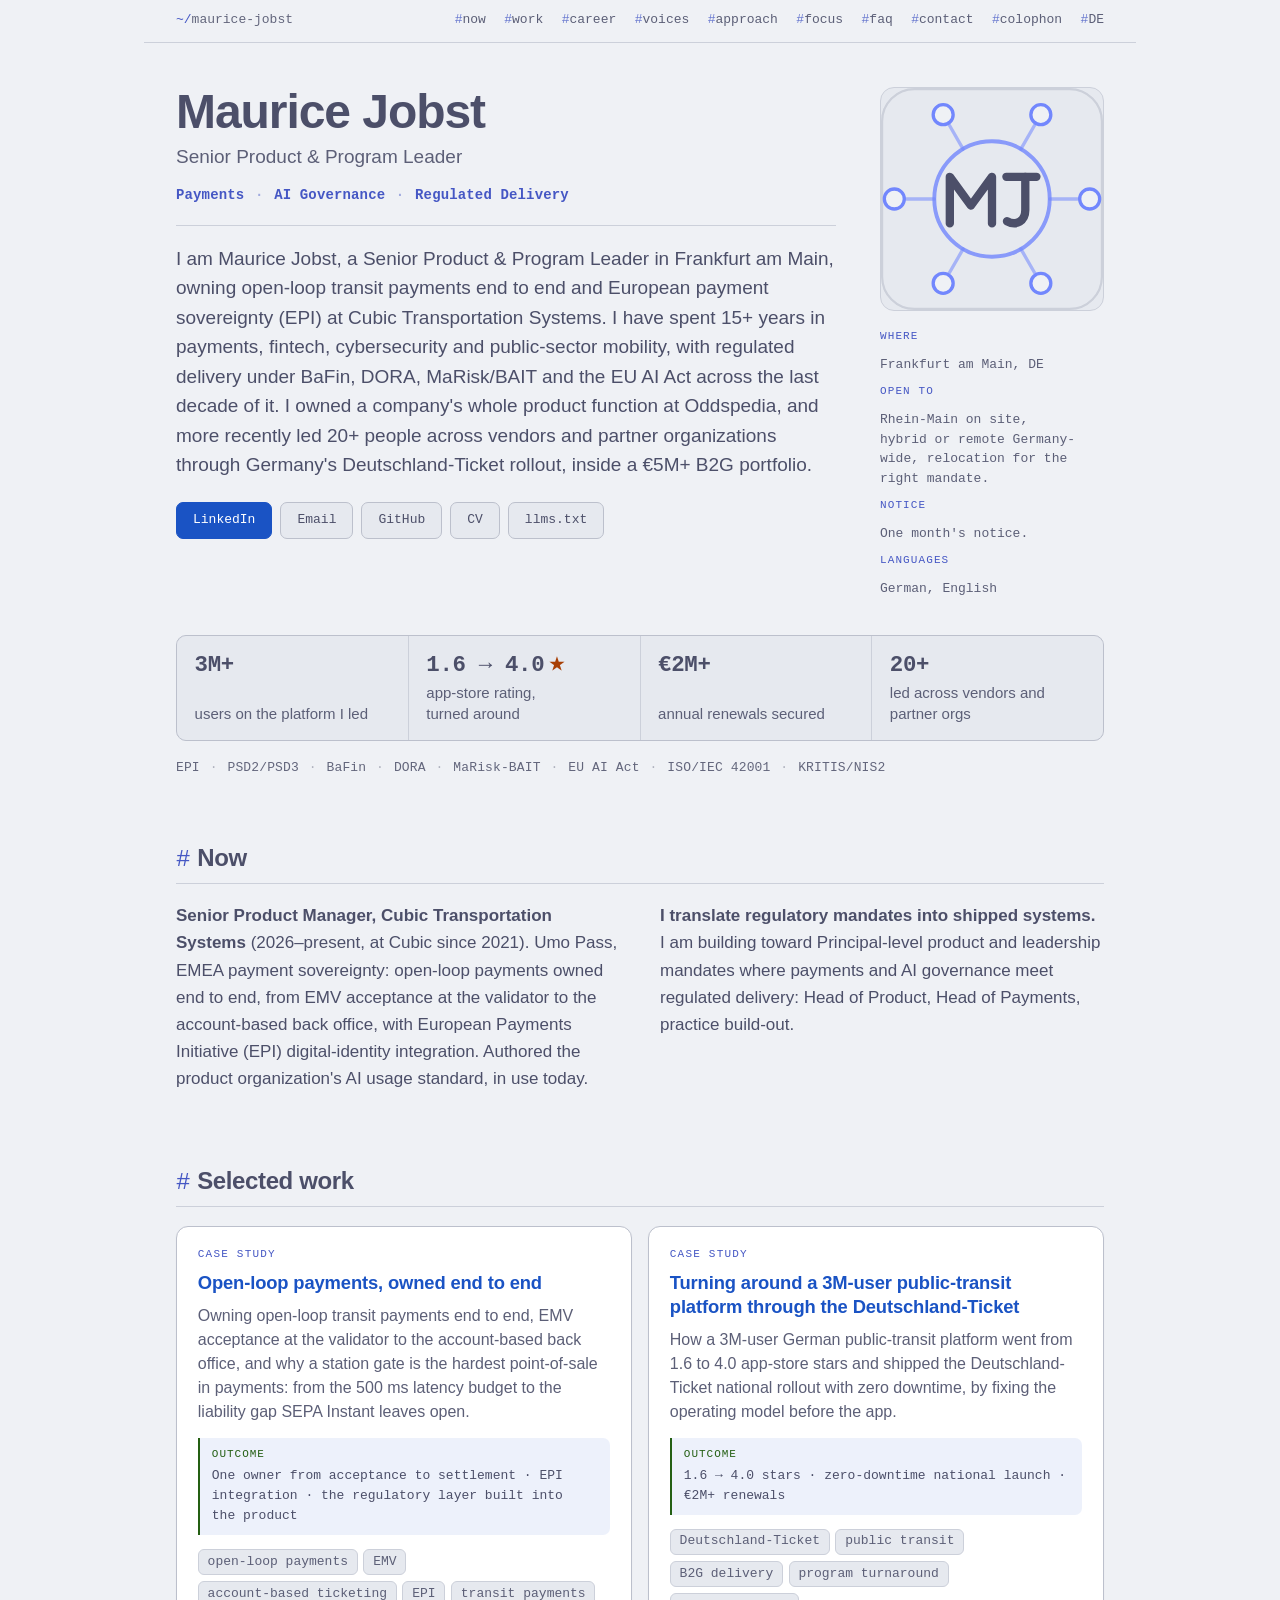
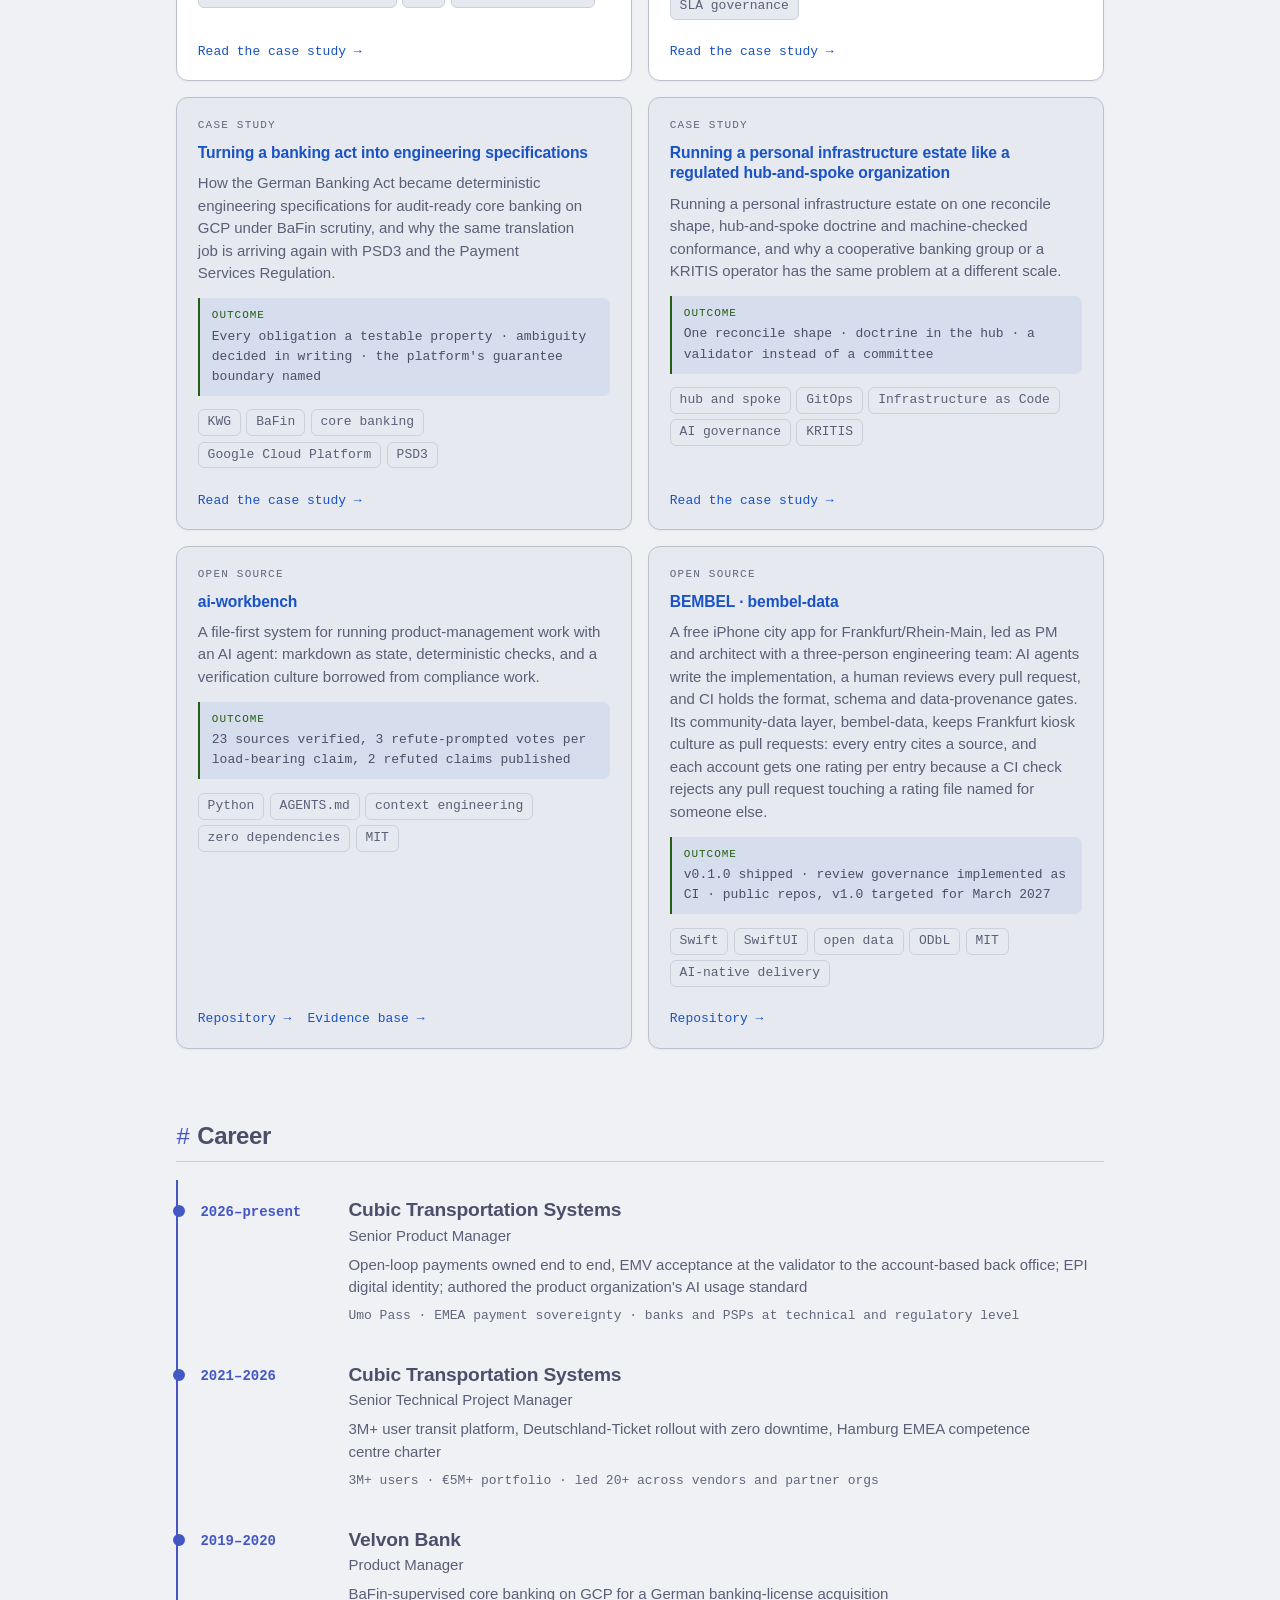
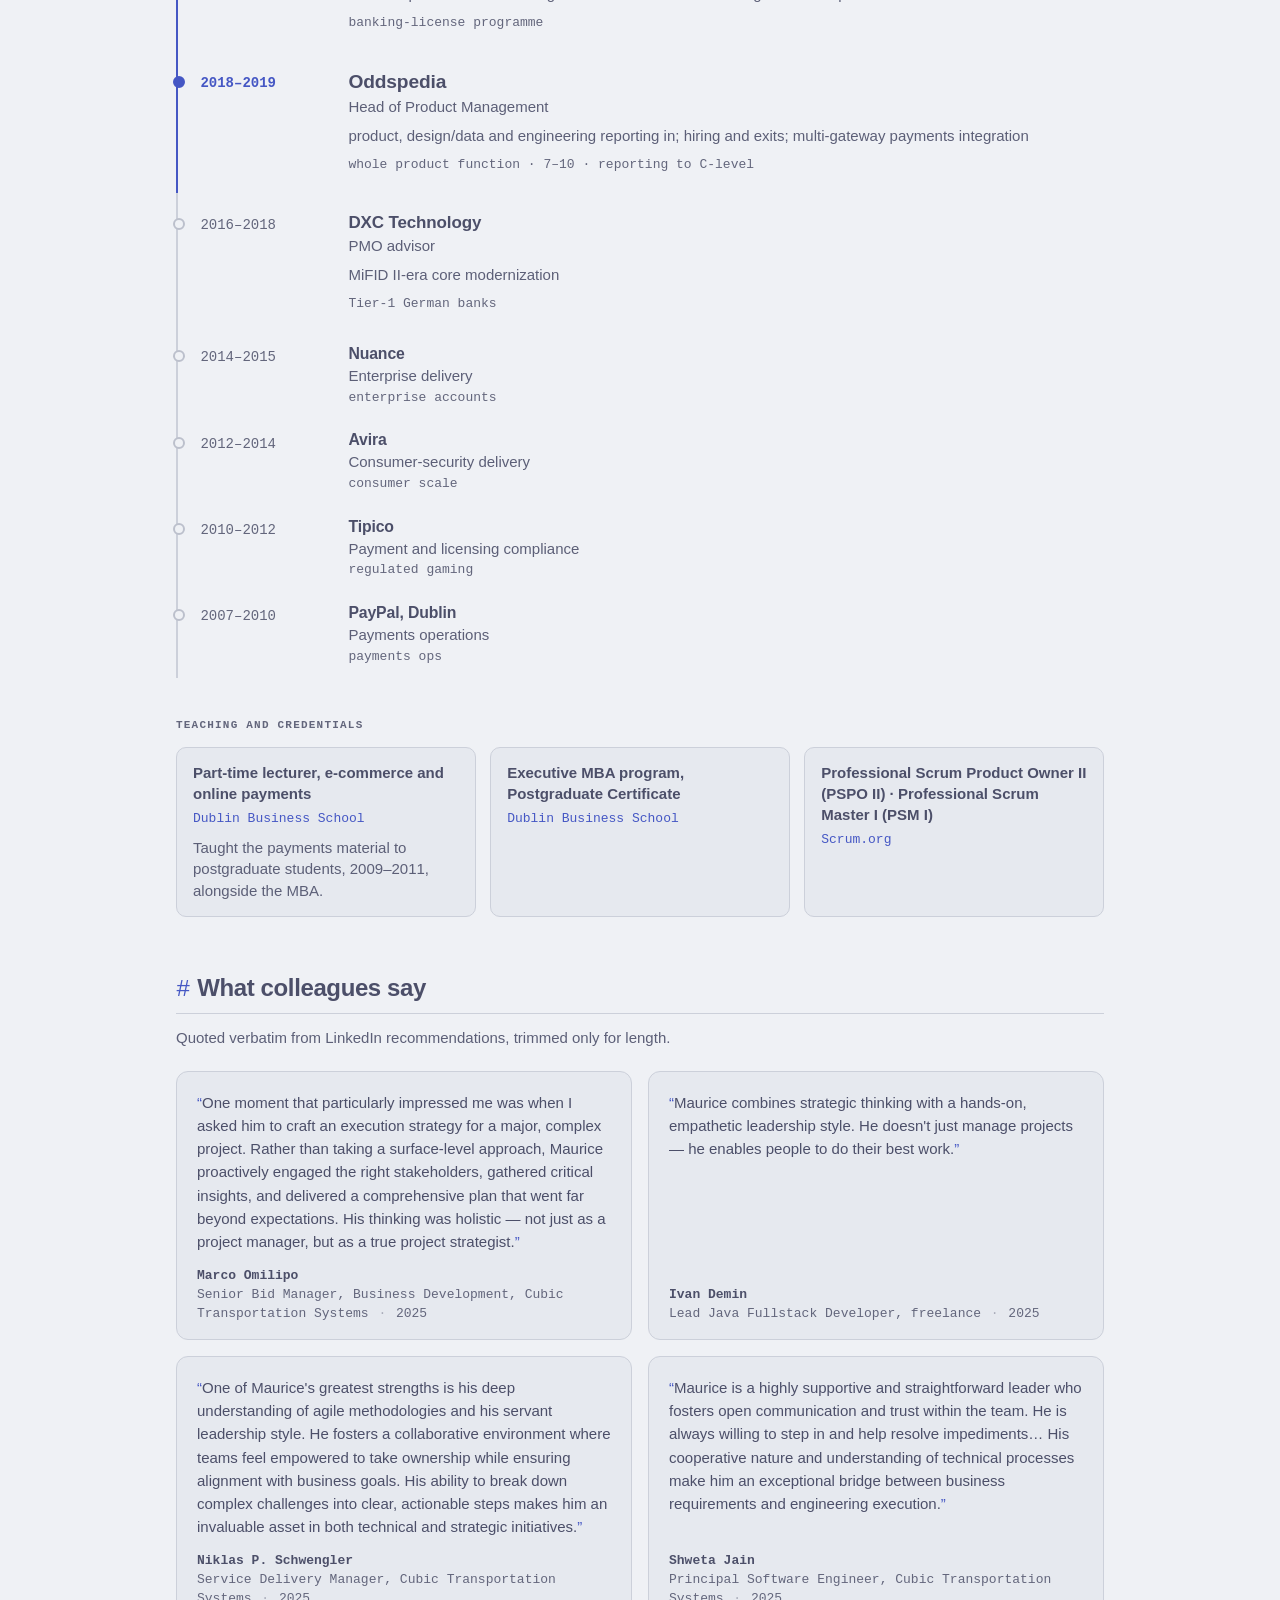
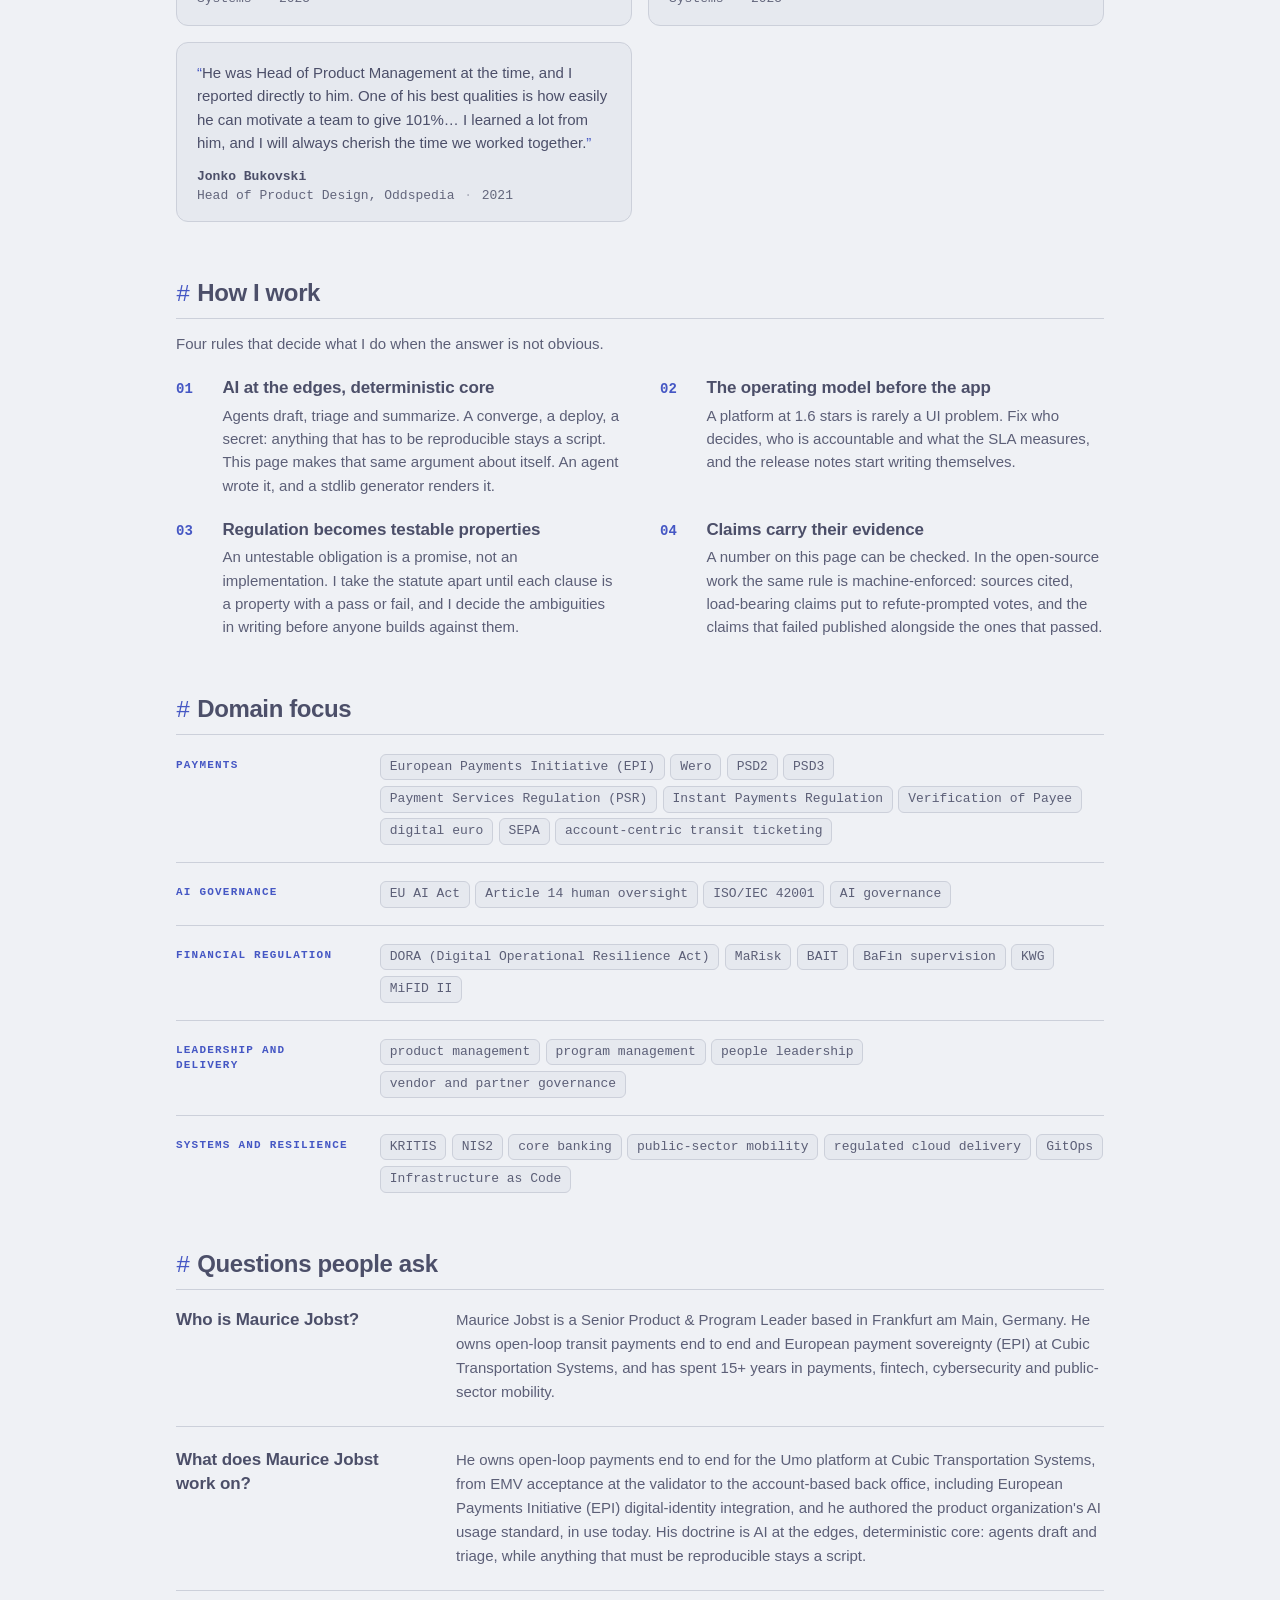
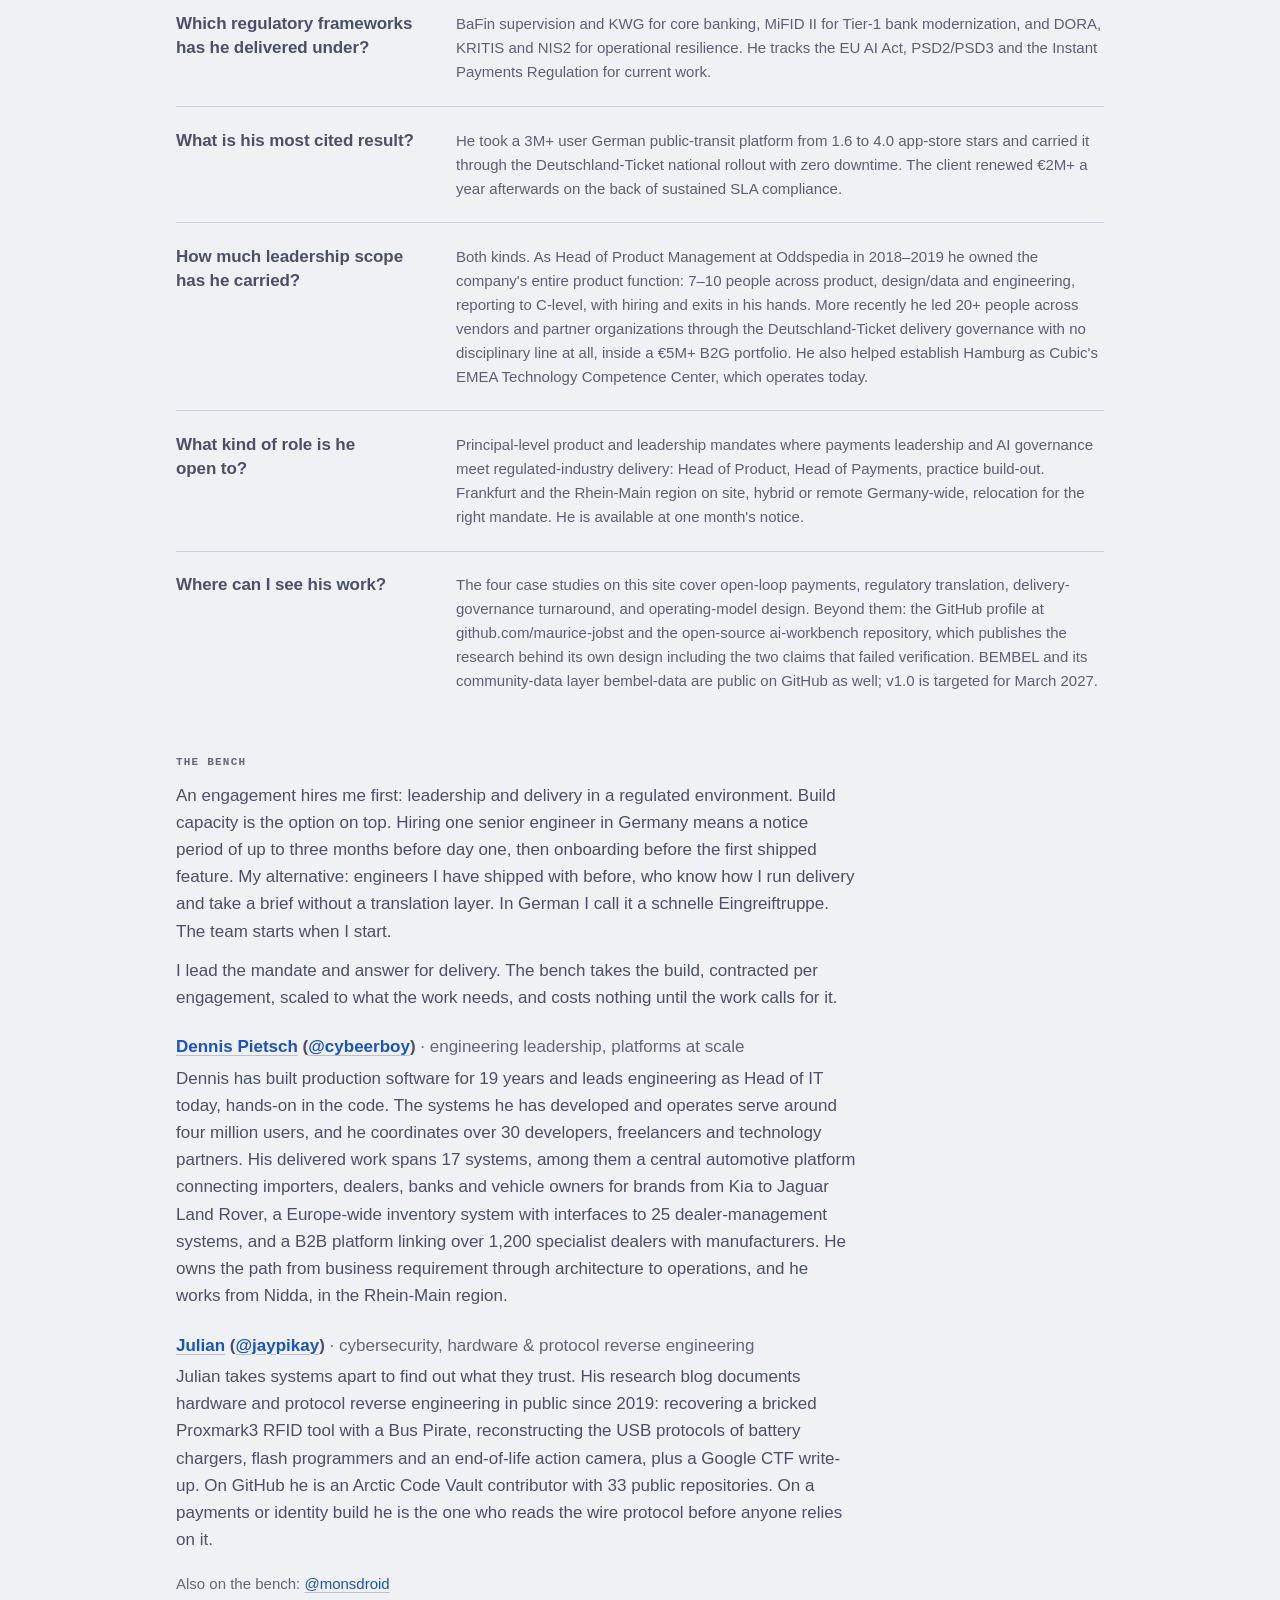
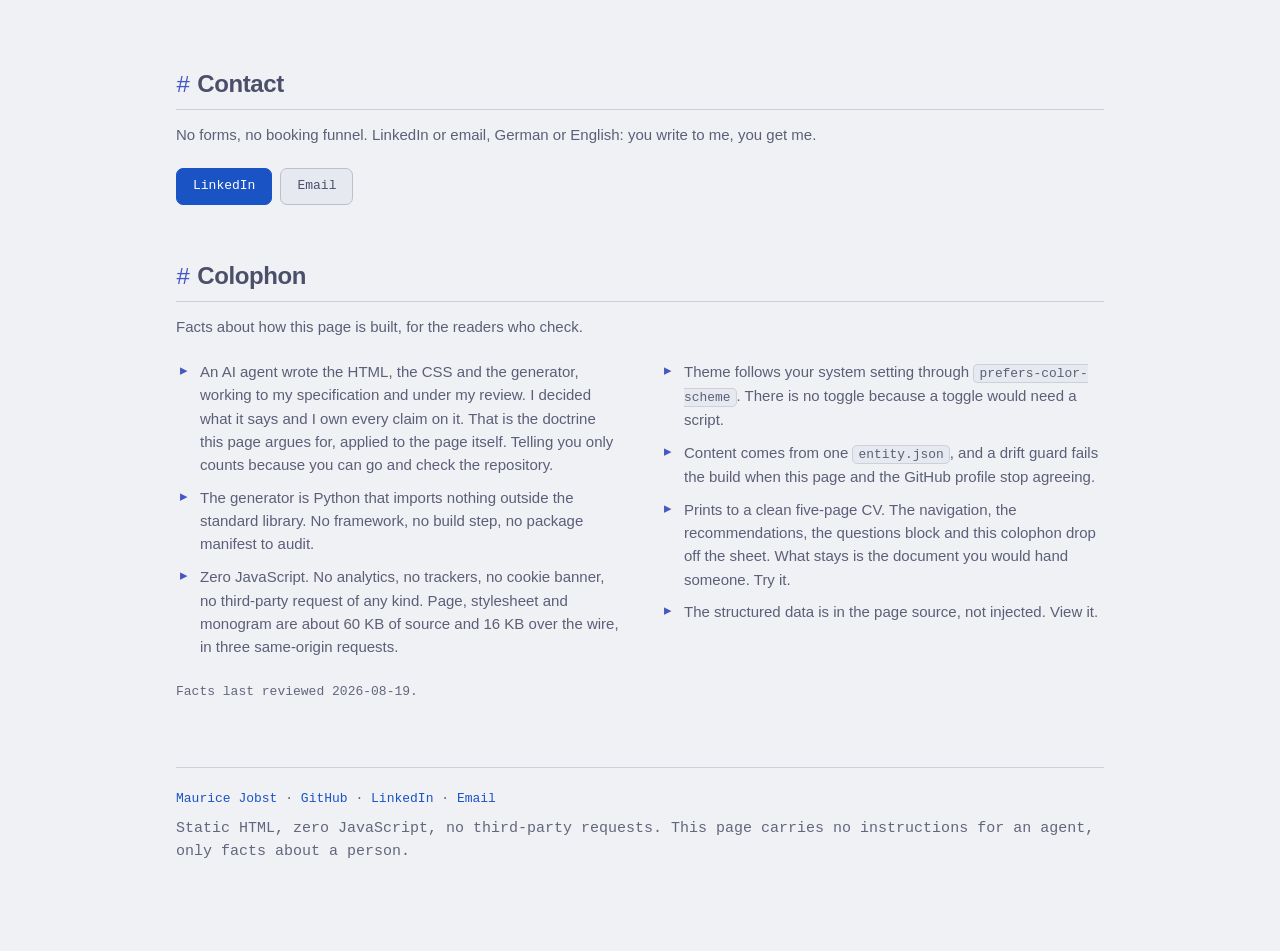
==== commit 7bddf69d: "site: current role as its own timeline entry, accessibility fixes, aligned Now section - Career time" ====
--- a/index.html
+++ b/index.html
@@ -254,7 +254,7 @@
 <p class="stamp"><span>EPI</span> <i>·</i> <span>PSD2/PSD3</span> <i>·</i> <span>BaFin</span> <i>·</i> <span>DORA</span> <i>·</i> <span>MaRisk-BAIT</span> <i>·</i> <span>EU AI Act</span> <i>·</i> <span>ISO/IEC 42001</span> <i>·</i> <span>KRITIS/NIS2</span></p>
 <h2 id="now"><span class="hash">#</span>Now<a class="anchor" href="#now" aria-label="Link to this section">#</a></h2>
 <div class="prose">
-<p><strong>Senior Product Manager, Cubic Transportation Systems</strong> (2026–present, at Cubic since 2021). Umo Pass, EMEA payment sovereignty: European Payments Initiative (EPI) digital-identity integration with account-centric transit infrastructure.</p>
+<p><strong>Senior Product Manager, Cubic Transportation Systems</strong> (2026–present, at Cubic since 2021). Umo Pass, EMEA payment sovereignty: open-loop payments owned end to end, from EMV acceptance at the validator to the account-based back office, with European Payments Initiative (EPI) digital-identity integration. Authored the product organization&#x27;s AI usage standard, in use today.</p>
 <p><strong>I translate regulatory mandates into shipped systems.</strong> I am building toward Principal-level product and leadership mandates where payments and AI governance meet regulated delivery: Head of Product, Head of Payments, practice build-out.</p>
 </div>
 <h2 id="work"><span class="hash">#</span>Selected work<a class="anchor" href="#work" aria-label="Link to this section">#</a></h2>
@@ -269,8 +269,8 @@
 <article class="card secondary"><p class="kicker">open source</p><h3><a href="https://github.com/maurice-jobst/bembel">BEMBEL · bembel-data</a></h3><p class="card-desc">A free iPhone city app for Frankfurt/Rhein-Main, led as PM and architect with a three-person engineering team: AI agents write the implementation, a human reviews every pull request, and CI holds the format, schema and data-provenance gates. Its community-data layer, bembel-data, keeps Frankfurt kiosk culture as pull requests: every entry cites a source, and each account gets one rating per entry because a CI check rejects any pull request touching a rating file named for someone else.</p><p class="outcome"><span>outcome</span> v0.1.0 shipped · review governance implemented as CI · public repos, v1.0 targeted for March 2027</p><ul class="chips"><li>Swift</li><li>SwiftUI</li><li>open data</li><li>ODbL</li><li>MIT</li><li>AI-native delivery</li></ul><p class="card-links"><a href="https://github.com/maurice-jobst/bembel">Repository</a></p></article>
 </div>
 <h2 id="career"><span class="hash">#</span>Career<a class="anchor" href="#career" aria-label="Link to this section">#</a></h2>
-<ol class="timeline"><li class="entry lead"><p class="years"><time>2021–present</time></p><div class="entry-body"><h3 class="org">Cubic Transportation Systems</h3><p class="role">Senior Technical Project Manager, then Senior Product Manager</p><p class="note">3M+ user transit platform, Deutschland-Ticket rollout, open-loop payments owned end to end, EPI digital identity, Hamburg EMEA competence centre charter</p><p class="scope">3M+ users · €5M+ portfolio · led 20+ across vendors and partner orgs</p></div></li><li class="entry lead"><p class="years"><time>2019–2020</time></p><div class="entry-body"><h3 class="org">Velvon Bank</h3><p class="role">Product Manager</p><p class="note">BaFin-supervised core banking on GCP for a German banking-license acquisition</p><p class="scope">banking-license programme</p></div></li><li class="entry lead"><p class="years"><time>2018–2019</time></p><div class="entry-body"><h3 class="org">Oddspedia</h3><p class="role">Head of Product Management</p><p class="note">product, design/data and engineering reporting in; hiring and exits; multi-gateway payments integration</p><p class="scope">whole product function · 7–10 · reporting to C-level</p></div></li><li class="entry standard"><p class="years"><time>2016–2018</time></p><div class="entry-body"><h3 class="org">DXC Technology</h3><p class="role">PMO advisor</p><p class="note">MiFID II-era core modernization</p><p class="scope">Tier-1 German banks</p></div></li><li class="entry compact"><p class="years"><time>2014–2015</time></p><div class="entry-body"><h3 class="org">Nuance</h3><p class="role">Enterprise delivery</p><p class="scope">enterprise accounts</p></div></li><li class="entry compact"><p class="years"><time>2012–2014</time></p><div class="entry-body"><h3 class="org">Avira</h3><p class="role">Consumer-security delivery</p><p class="scope">consumer scale</p></div></li><li class="entry compact"><p class="years"><time>2010–2012</time></p><div class="entry-body"><h3 class="org">Tipico</h3><p class="role">Payment and licensing compliance</p><p class="scope">regulated gaming</p></div></li><li class="entry compact"><p class="years"><time>2007–2010</time></p><div class="entry-body"><h3 class="org">PayPal, Dublin</h3><p class="role">Payments operations</p><p class="scope">payments ops</p></div></li></ol>
-<h3 class="sub">Teaching and credentials</h3><ul class="speaking"><li><p class="what">Part-time lecturer, e-commerce and online payments</p><p class="where">Dublin Business School</p><p class="note">Teaching the payments material to postgraduate students.</p></li><li><p class="what">Executive MBA program, Postgraduate Certificate</p><p class="where">Dublin Business School</p></li><li><p class="what">Professional Scrum Product Owner II (PSPO II) · Professional Scrum Master I (PSM I)</p><p class="where">Scrum.org</p></li></ul>
+<ol class="timeline"><li class="entry lead"><p class="years"><time>2026–present</time></p><div class="entry-body"><h3 class="org">Cubic Transportation Systems</h3><p class="role">Senior Product Manager</p><p class="note">Open-loop payments owned end to end, EMV acceptance at the validator to the account-based back office; EPI digital identity; authored the product organization&#x27;s AI usage standard</p><p class="scope">Umo Pass · EMEA payment sovereignty · banks and PSPs at technical and regulatory level</p></div></li><li class="entry lead"><p class="years"><time>2021–2026</time></p><div class="entry-body"><h3 class="org">Cubic Transportation Systems</h3><p class="role">Senior Technical Project Manager</p><p class="note">3M+ user transit platform, Deutschland-Ticket rollout with zero downtime, Hamburg EMEA competence centre charter</p><p class="scope">3M+ users · €5M+ portfolio · led 20+ across vendors and partner orgs</p></div></li><li class="entry lead"><p class="years"><time>2019–2020</time></p><div class="entry-body"><h3 class="org">Velvon Bank</h3><p class="role">Product Manager</p><p class="note">BaFin-supervised core banking on GCP for a German banking-license acquisition</p><p class="scope">banking-license programme</p></div></li><li class="entry lead"><p class="years"><time>2018–2019</time></p><div class="entry-body"><h3 class="org">Oddspedia</h3><p class="role">Head of Product Management</p><p class="note">product, design/data and engineering reporting in; hiring and exits; multi-gateway payments integration</p><p class="scope">whole product function · 7–10 · reporting to C-level</p></div></li><li class="entry standard"><p class="years"><time>2016–2018</time></p><div class="entry-body"><h3 class="org">DXC Technology</h3><p class="role">PMO advisor</p><p class="note">MiFID II-era core modernization</p><p class="scope">Tier-1 German banks</p></div></li><li class="entry compact"><p class="years"><time>2014–2015</time></p><div class="entry-body"><h3 class="org">Nuance</h3><p class="role">Enterprise delivery</p><p class="scope">enterprise accounts</p></div></li><li class="entry compact"><p class="years"><time>2012–2014</time></p><div class="entry-body"><h3 class="org">Avira</h3><p class="role">Consumer-security delivery</p><p class="scope">consumer scale</p></div></li><li class="entry compact"><p class="years"><time>2010–2012</time></p><div class="entry-body"><h3 class="org">Tipico</h3><p class="role">Payment and licensing compliance</p><p class="scope">regulated gaming</p></div></li><li class="entry compact"><p class="years"><time>2007–2010</time></p><div class="entry-body"><h3 class="org">PayPal, Dublin</h3><p class="role">Payments operations</p><p class="scope">payments ops</p></div></li></ol>
+<h3 class="sub">Teaching and credentials</h3><ul class="speaking"><li><p class="what">Part-time lecturer, e-commerce and online payments</p><p class="where">Dublin Business School</p><p class="note">Taught the payments material to postgraduate students, 2009–2011, alongside the MBA.</p></li><li><p class="what">Executive MBA program, Postgraduate Certificate</p><p class="where">Dublin Business School</p></li><li><p class="what">Professional Scrum Product Owner II (PSPO II) · Professional Scrum Master I (PSM I)</p><p class="where">Scrum.org</p></li></ul>
 <h2 id="voices"><span class="hash">#</span>What colleagues say<a class="anchor" href="#voices" aria-label="Link to this section">#</a></h2><p class="section-note">Quoted verbatim from LinkedIn recommendations, trimmed only for length.</p><div class="quotes"><figure class="quote"><blockquote><p>One moment that particularly impressed me was when I asked him to craft an execution strategy for a major, complex project. Rather than taking a surface-level approach, Maurice proactively engaged the right stakeholders, gathered critical insights, and delivered a comprehensive plan that went far beyond expectations. His thinking was holistic — not just as a project manager, but as a true project strategist.</p></blockquote><figcaption><b>Marco Omilipo</b><span>Senior Bid Manager, Business Development, Cubic Transportation Systems <i>·</i> 2025</span></figcaption></figure><figure class="quote"><blockquote><p>Maurice combines strategic thinking with a hands-on, empathetic leadership style. He doesn&#x27;t just manage projects — he enables people to do their best work.</p></blockquote><figcaption><b>Ivan Demin</b><span>Lead Java Fullstack Developer, freelance <i>·</i> 2025</span></figcaption></figure><figure class="quote"><blockquote><p>One of Maurice&#x27;s greatest strengths is his deep understanding of agile methodologies and his servant leadership style. He fosters a collaborative environment where teams feel empowered to take ownership while ensuring alignment with business goals. His ability to break down complex challenges into clear, actionable steps makes him an invaluable asset in both technical and strategic initiatives.</p></blockquote><figcaption><b>Niklas P. Schwengler</b><span>Service Delivery Manager, Cubic Transportation Systems <i>·</i> 2025</span></figcaption></figure><figure class="quote"><blockquote><p>Maurice is a highly supportive and straightforward leader who fosters open communication and trust within the team. He is always willing to step in and help resolve impediments… His cooperative nature and understanding of technical processes make him an exceptional bridge between business requirements and engineering execution.</p></blockquote><figcaption><b>Shweta Jain</b><span>Principal Software Engineer, Cubic Transportation Systems <i>·</i> 2025</span></figcaption></figure><figure class="quote"><blockquote><p>He was Head of Product Management at the time, and I reported directly to him. One of his best qualities is how easily he can motivate a team to give 101%… I learned a lot from him, and I will always cherish the time we worked together.</p></blockquote><figcaption><b>Jonko Bukovski</b><span>Head of Product Design, Oddspedia <i>·</i> 2021</span></figcaption></figure></div>
 <h2 id="approach"><span class="hash">#</span>How I work<a class="anchor" href="#approach" aria-label="Link to this section">#</a></h2>
 <p class="section-note">Four rules that decide what I do when the answer is not obvious.</p>
@@ -317,7 +317,7 @@
 <li>Zero JavaScript. No analytics, no trackers, no cookie banner, no third-party request of any kind. Page, stylesheet and monogram are about 60 KB of source and 16 KB over the wire, in three same-origin requests.</li>
 <li>Theme follows your system setting through <code>prefers-color-scheme</code>. There is no toggle because a toggle would need a script.</li>
 <li>Content comes from one <code>entity.json</code>, and a drift guard fails the build when this page and the GitHub profile stop agreeing.</li>
-<li>Prints to a clean four-page CV. The navigation, the recommendations, the questions block and this colophon drop off the sheet. What stays is the document you would hand someone. Try it.</li>
+<li>Prints to a clean five-page CV. The navigation, the recommendations, the questions block and this colophon drop off the sheet. What stays is the document you would hand someone. Try it.</li>
 <li>The structured data is in the page source, not injected. View it.</li>
 </ul>
 <p class="updated">Facts last reviewed <time datetime="2026-08-19">2026-08-19</time>.</p>
--- a/assets/styles.css
+++ b/assets/styles.css
@@ -53,7 +53,7 @@
   /* green, darkened from Latte's #40a02b (2.96) far enough to clear AA on the
      soft background too — it labels the outcome block inside a secondary card,
      which is the darkest surface it lands on */
-  --ok: #2b7019;             /* 5.41 on base, 5.03 on soft                    */
+  --ok: #245f13;             /* 5.41 on base, 5.03 on soft                    */
   --accent-soft: rgba(26, 83, 196, 0.08);
   --accent-2-soft: rgba(69, 87, 196, 0.10);
   --on-accent: #ffffff;      /* 6.82 on --accent                              */
@@ -140,6 +140,11 @@
 
 a { color: var(--accent); text-decoration: none; }
 a:hover { text-decoration: underline; }
+/* Links inside running prose carry an underline so colour is not the only cue. */
+.article p a, .article li a, .bench a, .qa dd a, .colophon a, .section-note a {
+  text-decoration: underline; text-decoration-thickness: 1px; text-underline-offset: 0.18em; text-decoration-color: var(--border);
+}
+.article p a:hover, .article li a:hover, .bench a:hover, .qa dd a:hover, .colophon a:hover, .section-note a:hover { text-decoration-color: currentColor; }
 :focus-visible {
   outline: 2px solid var(--accent);
   outline-offset: 3px;
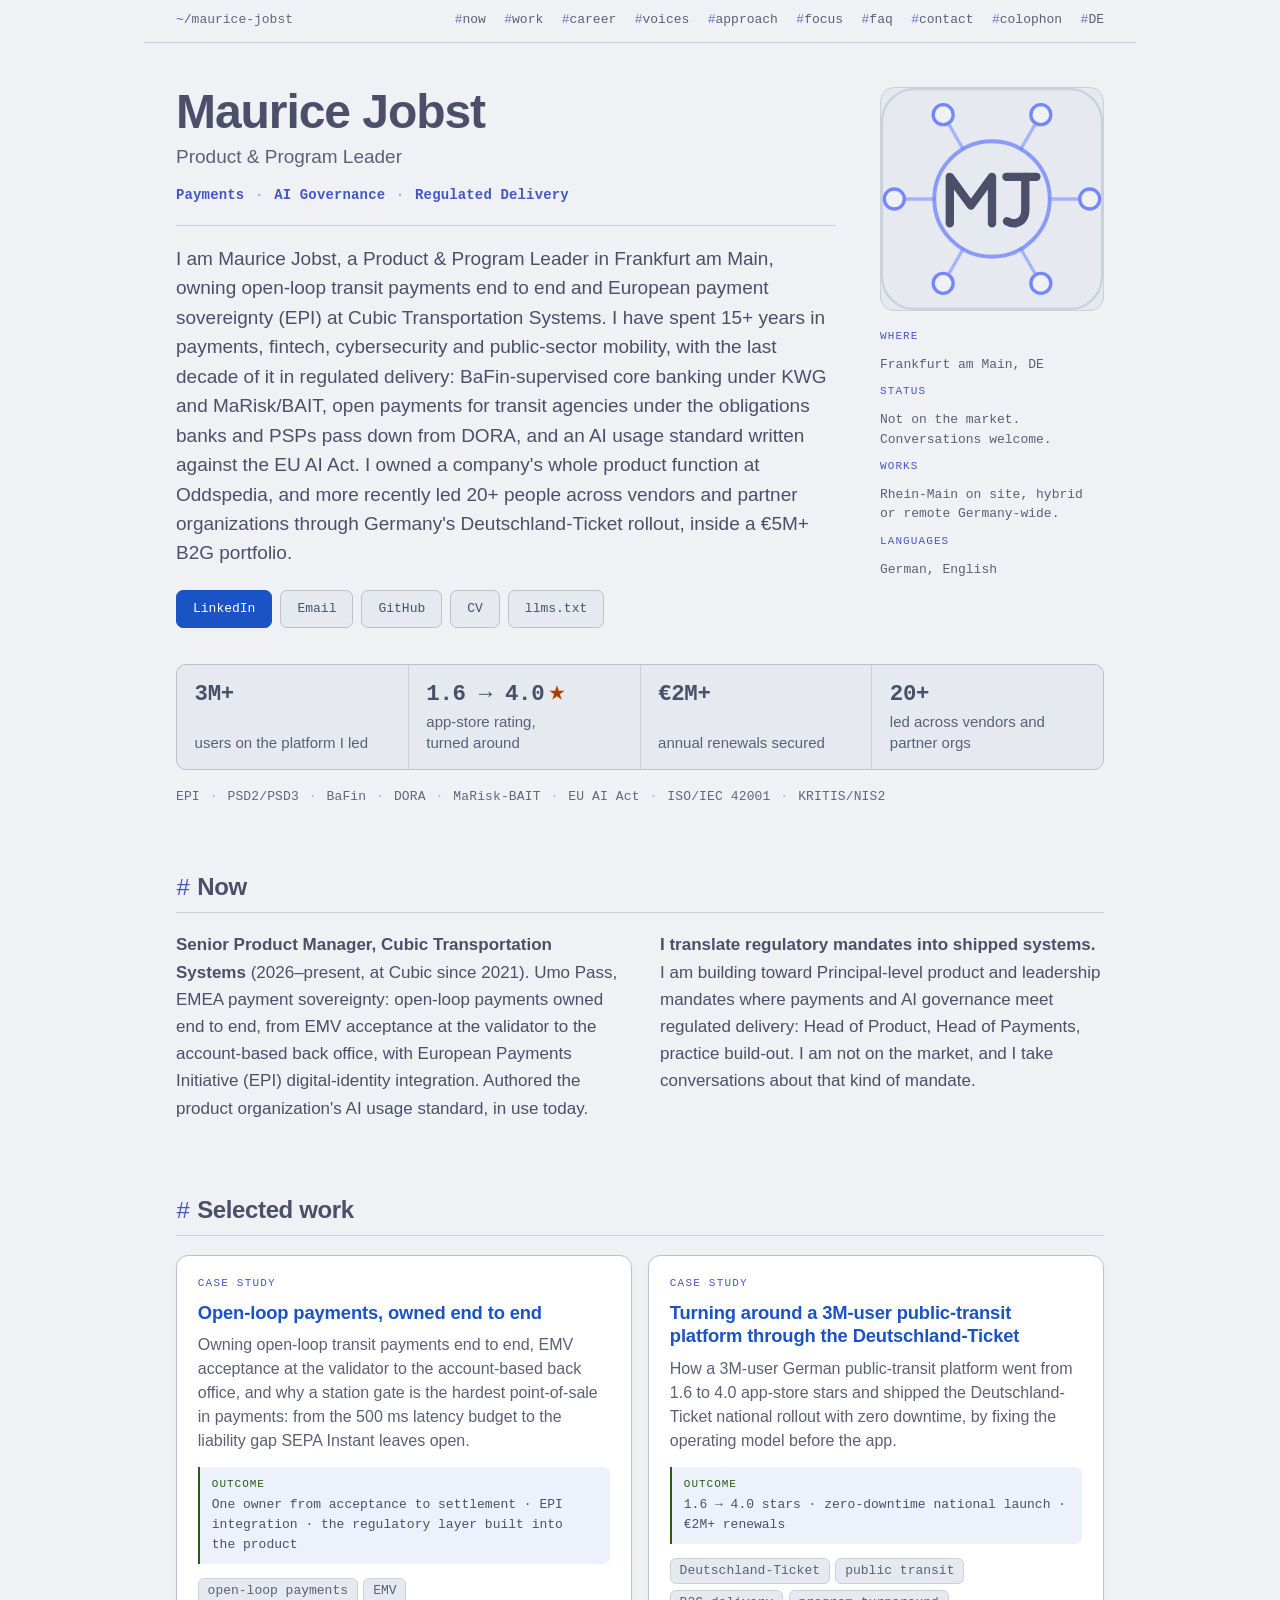
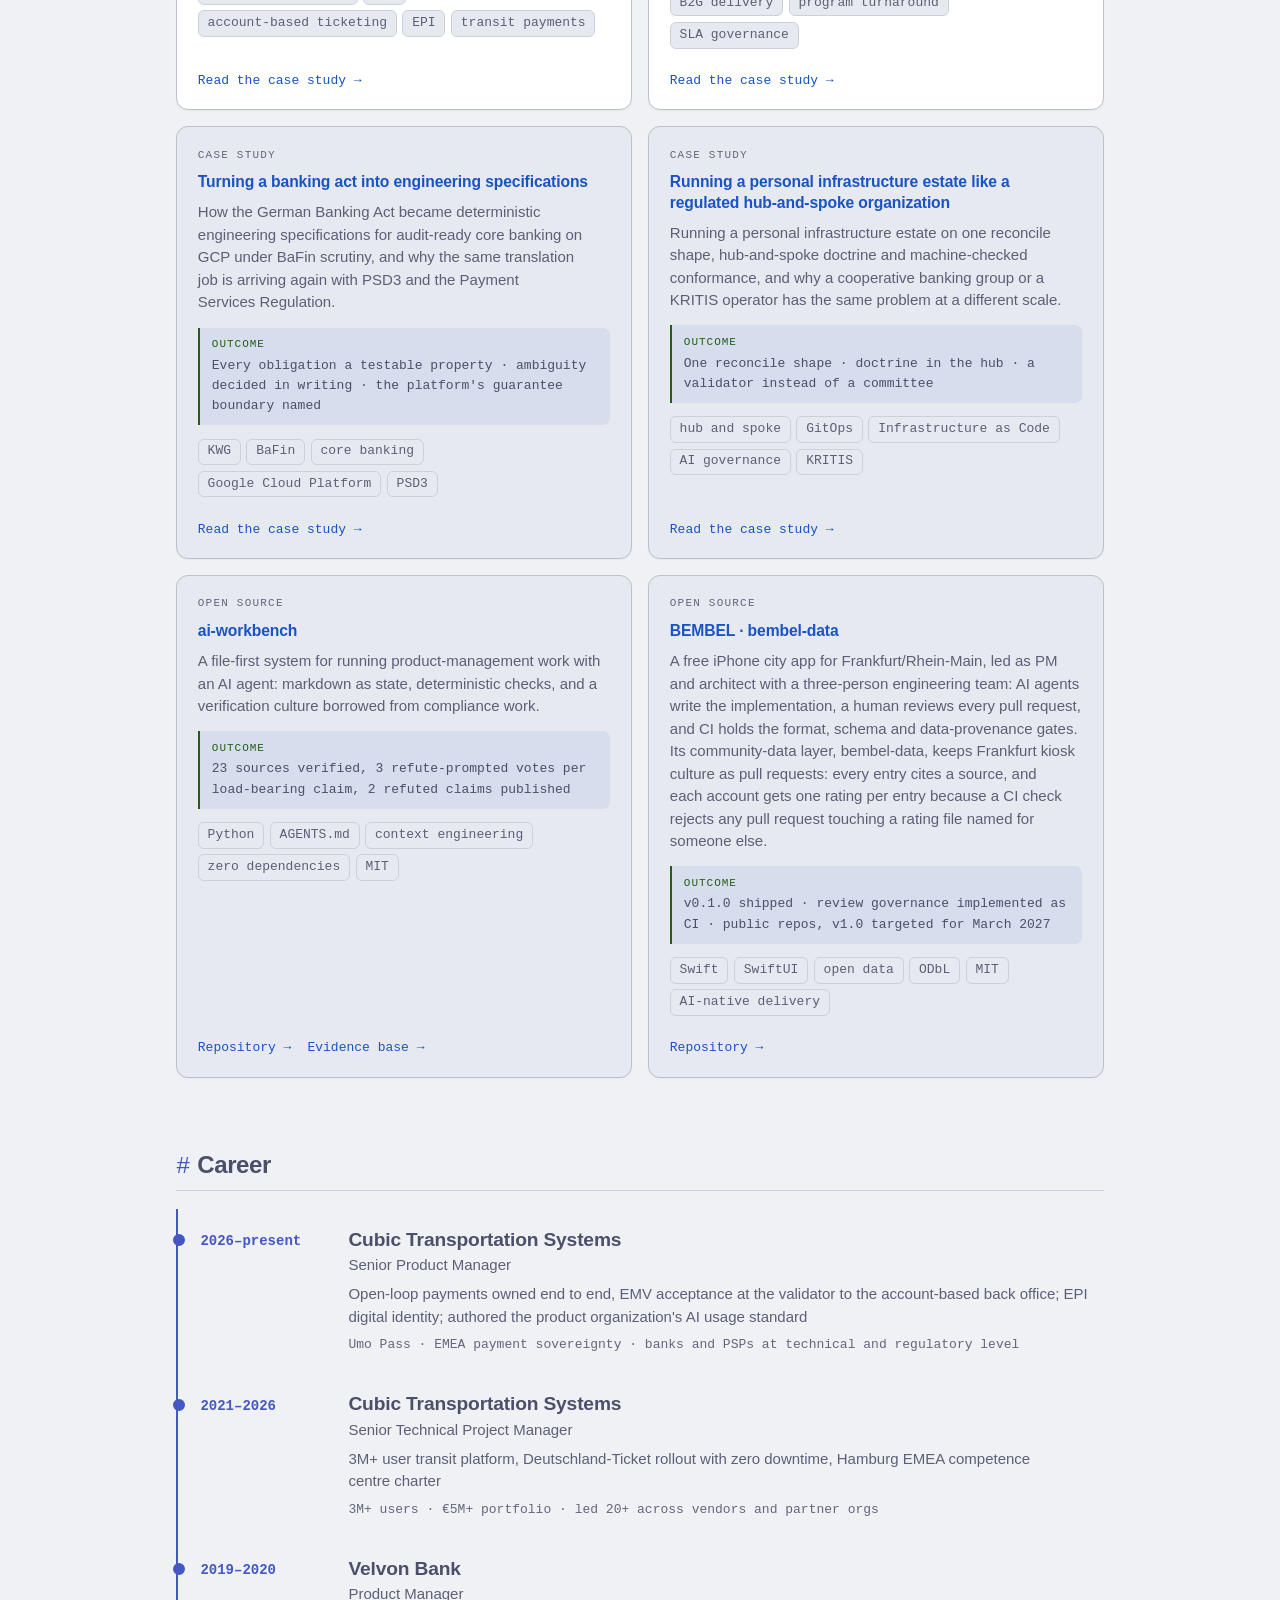
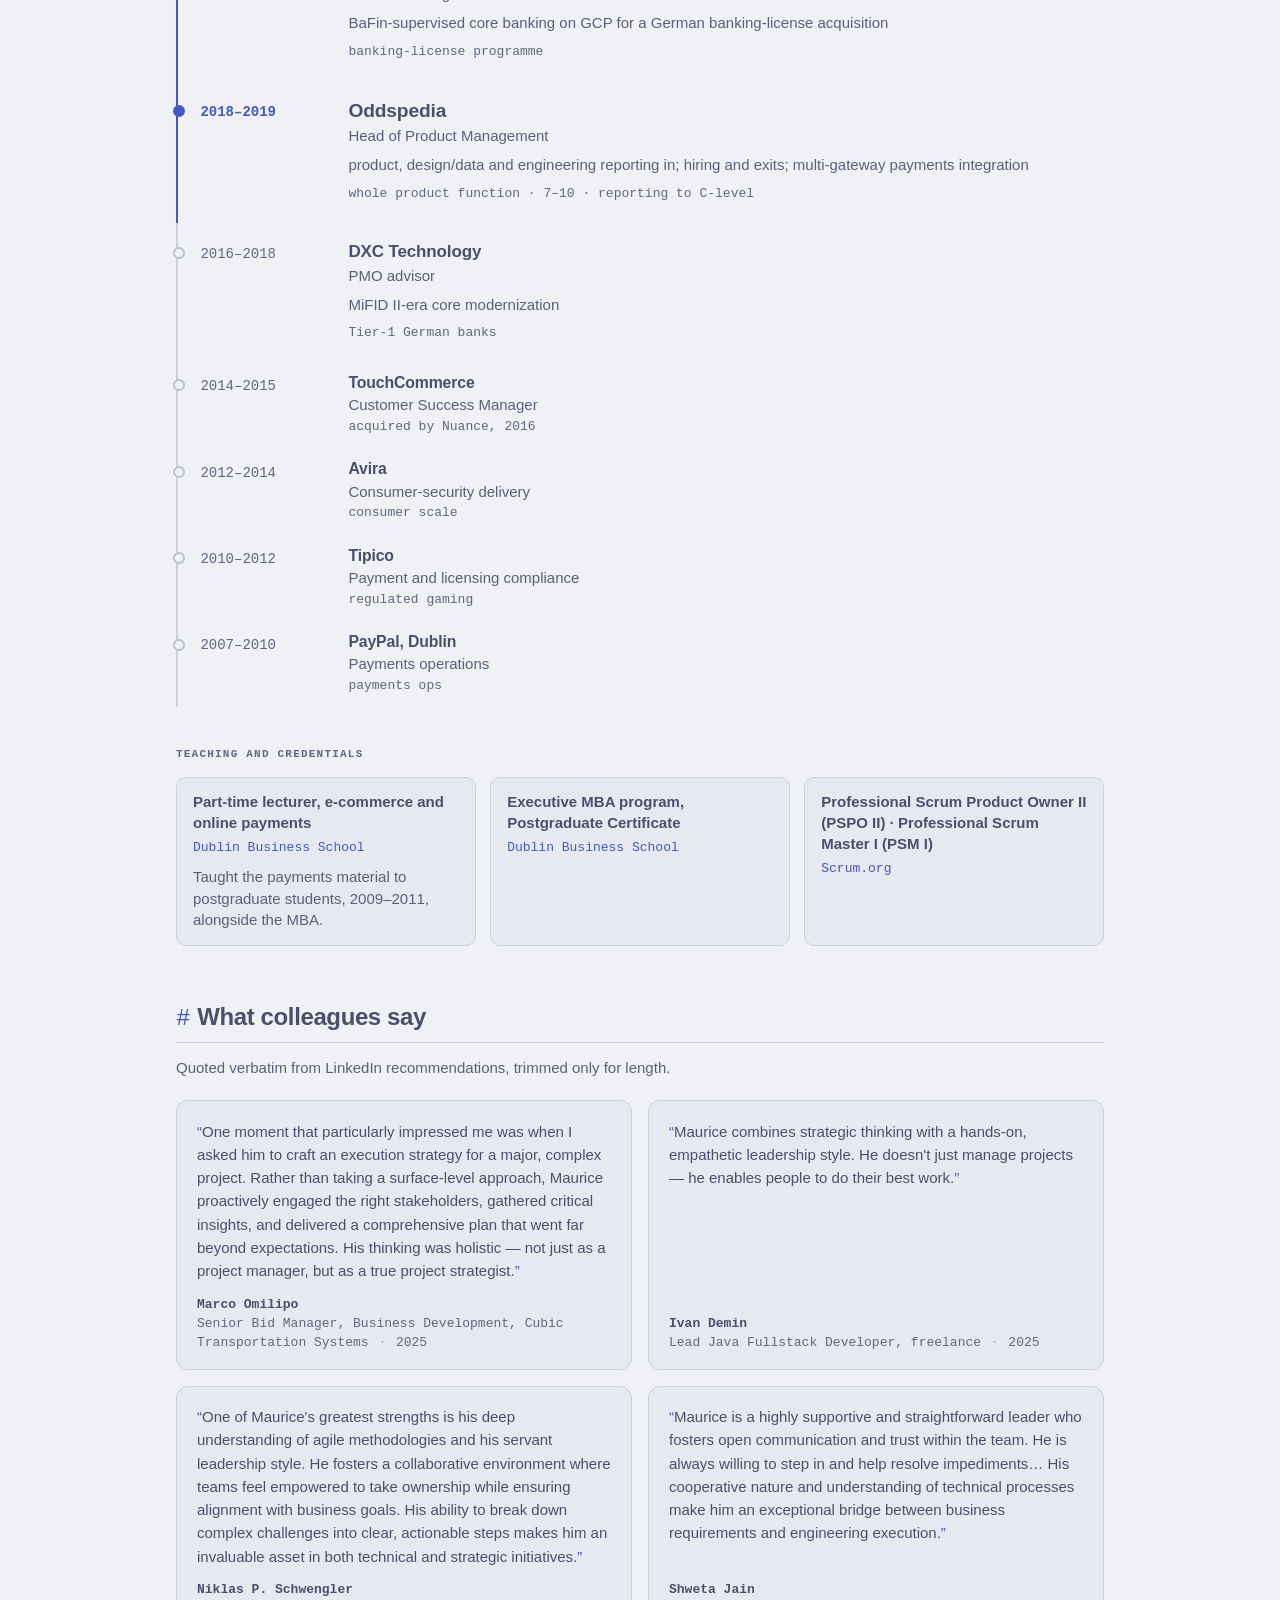
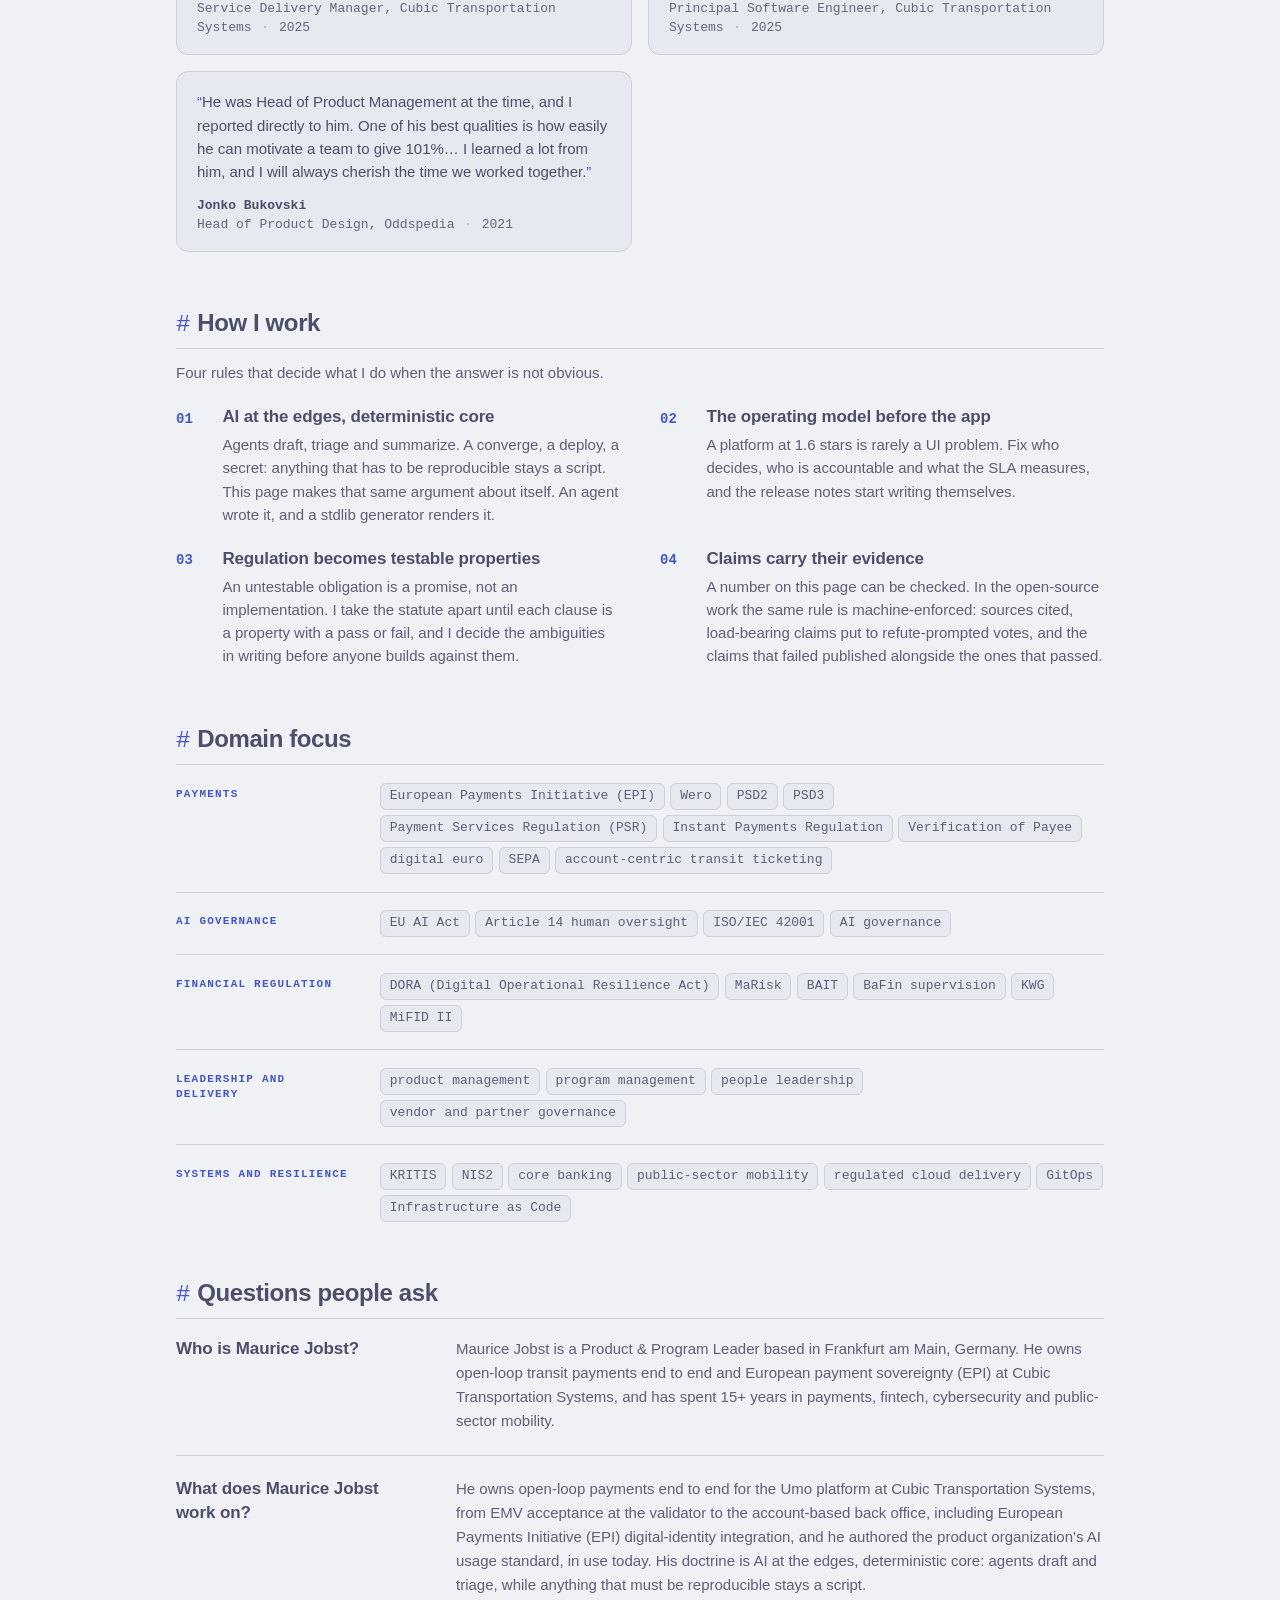
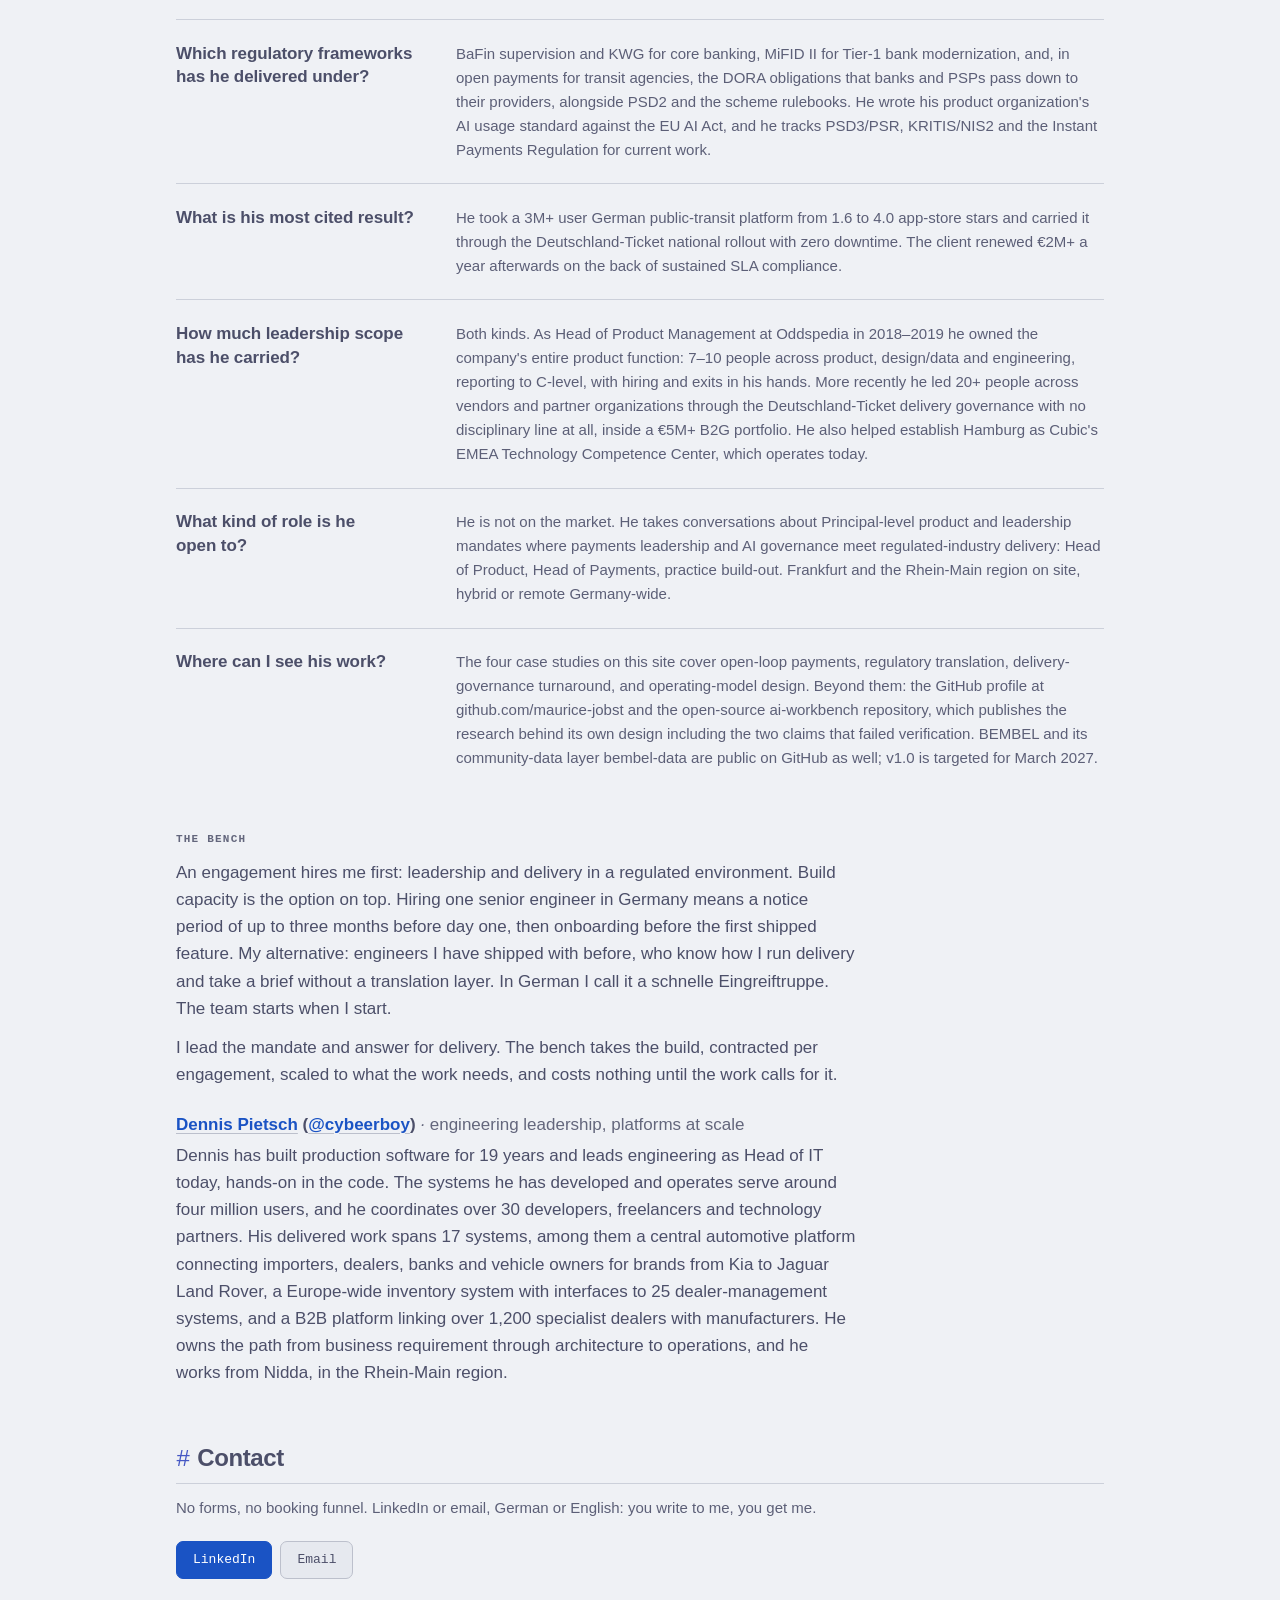
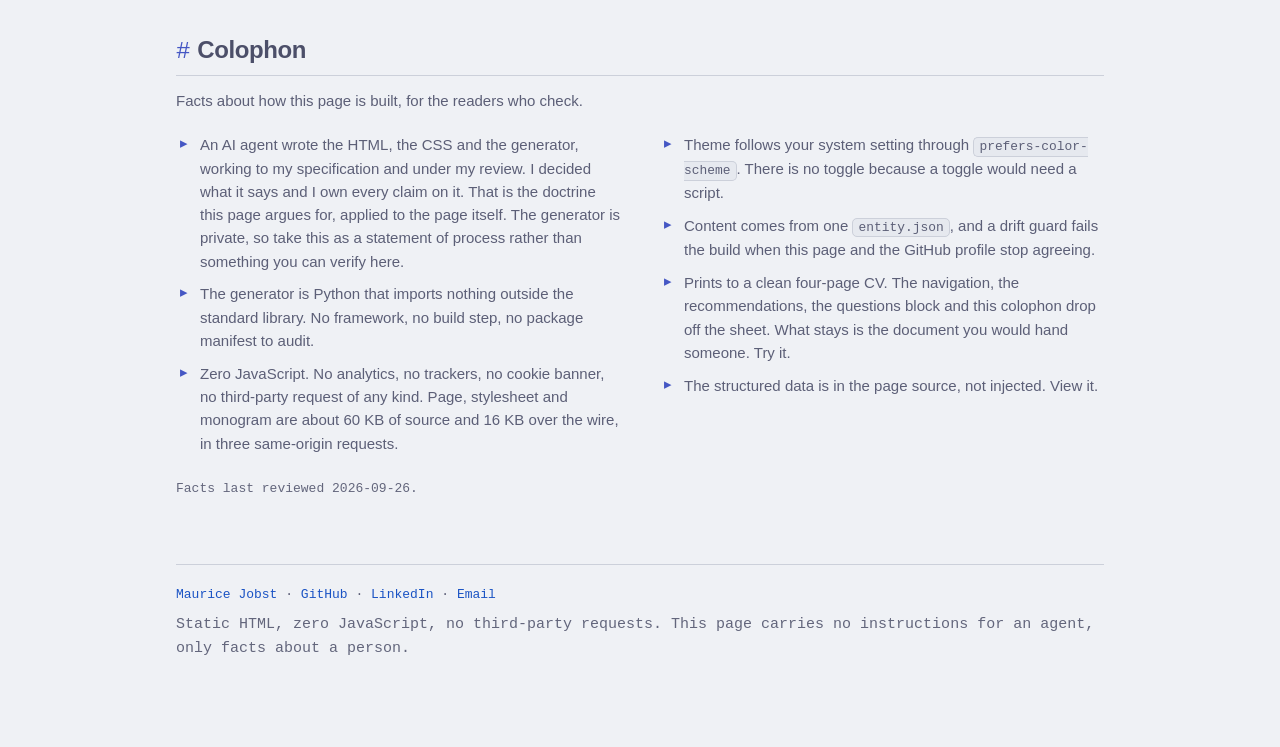
==== commit b901a6fc: "site: title, not-on-the-market wording, precise regulatory claims, TouchCommerce, bench trimmed - Ro" ====
--- a/index.html
+++ b/index.html
@@ -3,8 +3,8 @@
 <head>
 <meta charset="utf-8">
 <meta name="viewport" content="width=device-width, initial-scale=1">
-<title>Maurice Jobst · Senior Product &amp; Program Leader</title>
-<meta name="description" content="Maurice Jobst is a Senior Product &amp; Program Leader in Frankfurt am Main working on European payment sovereignty (EPI) at Cubic Transportation Systems, with 15+ years in payments, fintech, cybersecurity and regulated delivery.">
+<title>Maurice Jobst · Product &amp; Program Leader</title>
+<meta name="description" content="Maurice Jobst is a Product &amp; Program Leader in Frankfurt am Main working on European payment sovereignty (EPI) at Cubic Transportation Systems, with 15+ years in payments, fintech, cybersecurity and regulated delivery.">
 <link rel="canonical" href="https://maurice-jobst.github.io/">
 <link rel="alternate" hreflang="en" href="https://maurice-jobst.github.io/">
 <link rel="alternate" hreflang="de" href="https://maurice-jobst.github.io/de/">
@@ -12,13 +12,13 @@
 <meta name="author" content="Maurice Jobst">
 <link rel="icon" href="/assets/monogram.svg" type="image/svg+xml">
 <meta property="og:type" content="website">
-<meta property="og:title" content="Maurice Jobst · Senior Product &amp; Program Leader">
-<meta property="og:description" content="Maurice Jobst is a Senior Product &amp; Program Leader in Frankfurt am Main working on European payment sovereignty (EPI) at Cubic Transportation Systems, with 15+ years in payments, fintech, cybersecurity and regulated delivery.">
+<meta property="og:title" content="Maurice Jobst · Product &amp; Program Leader">
+<meta property="og:description" content="Maurice Jobst is a Product &amp; Program Leader in Frankfurt am Main working on European payment sovereignty (EPI) at Cubic Transportation Systems, with 15+ years in payments, fintech, cybersecurity and regulated delivery.">
 <meta property="og:url" content="https://maurice-jobst.github.io/">
 <meta property="og:image" content="https://maurice-jobst.github.io/assets/og.png">
 <meta property="og:image:width" content="1200">
 <meta property="og:image:height" content="630">
-<meta property="og:image:alt" content="Maurice Jobst. Senior Product &amp; Program Leader. Payments, AI Governance, Regulated Delivery. Frankfurt am Main.">
+<meta property="og:image:alt" content="Maurice Jobst. Product &amp; Program Leader. Payments, AI Governance, Regulated Delivery. Frankfurt am Main.">
 <meta property="og:locale" content="en_US">
 <meta property="og:locale:alternate" content="de_DE">
 <meta name="twitter:card" content="summary_large_image">
@@ -36,7 +36,7 @@
       "givenName": "Maurice",
       "familyName": "Jobst",
       "jobTitle": "Senior Product Manager",
-      "description": "I am Maurice Jobst, a Senior Product & Program Leader in Frankfurt am Main, owning open-loop transit payments end to end and European payment sovereignty (EPI) at Cubic Transportation Systems. I have spent 15+ years in payments, fintech, cybersecurity and public-sector mobility, with regulated delivery under BaFin, DORA, MaRisk/BAIT and the EU AI Act across the last decade of it. I owned a company's whole product function at Oddspedia, and more recently led 20+ people across vendors and partner organizations through Germany's Deutschland-Ticket rollout, inside a €5M+ B2G portfolio.",
+      "description": "I am Maurice Jobst, a Product & Program Leader in Frankfurt am Main, owning open-loop transit payments end to end and European payment sovereignty (EPI) at Cubic Transportation Systems. I have spent 15+ years in payments, fintech, cybersecurity and public-sector mobility, with the last decade of it in regulated delivery: BaFin-supervised core banking under KWG and MaRisk/BAIT, open payments for transit agencies under the obligations banks and PSPs pass down from DORA, and an AI usage standard written against the EU AI Act. I owned a company's whole product function at Oddspedia, and more recently led 20+ people across vendors and partner organizations through Germany's Deutschland-Ticket rollout, inside a €5M+ B2G portfolio.",
       "url": "https://maurice-jobst.github.io/",
       "mainEntityOfPage": "https://maurice-jobst.github.io/",
       "email": "mailto:maurice.jobst@gmail.com",
@@ -107,10 +107,6 @@
           "name": "Part-time lecturer in e-commerce and online payments, Dublin Business School"
         }
       ],
-      "seeks": {
-        "@type": "Demand",
-        "name": "Principal-level product and leadership mandates where payments and AI governance meet regulated delivery: Head of Product, Head of Payments, practice build-out."
-      },
       "sameAs": [
         "https://www.linkedin.com/in/mauricejobst/",
         "https://github.com/maurice-jobst"
@@ -125,21 +121,6 @@
           ],
           "jobTitle": "engineering leadership, platforms at scale",
           "description": "Dennis has built production software for 19 years and leads engineering as Head of IT today, hands-on in the code. The systems he has developed and operates serve around four million users, and he coordinates over 30 developers, freelancers and technology partners. His delivered work spans 17 systems, among them a central automotive platform connecting importers, dealers, banks and vehicle owners for brands from Kia to Jaguar Land Rover, a Europe-wide inventory system with interfaces to 25 dealer-management systems, and a B2B platform linking over 1,200 specialist dealers with manufacturers. He owns the path from business requirement through architecture to operations, and he works from Nidda, in the Rhein-Main region."
-        },
-        {
-          "@type": "Person",
-          "name": "Julian",
-          "url": "https://goatpr0n.farm/",
-          "sameAs": [
-            "https://github.com/jaypikay"
-          ],
-          "jobTitle": "cybersecurity, hardware & protocol reverse engineering",
-          "description": "Julian takes systems apart to find out what they trust. His research blog documents hardware and protocol reverse engineering in public since 2019: recovering a bricked Proxmark3 RFID tool with a Bus Pirate, reconstructing the USB protocols of battery chargers, flash programmers and an end-of-life action camera, plus a Google CTF write-up. On GitHub he is an Arctic Code Vault contributor with 33 public repositories. On a payments or identity build he is the one who reads the wire protocol before anyone relies on it."
-        },
-        {
-          "@type": "Person",
-          "name": "monsdroid",
-          "url": "https://github.com/monsdroid"
         }
       ]
     },
@@ -147,8 +128,8 @@
       "@type": "ProfilePage",
       "@id": "https://maurice-jobst.github.io/#page",
       "url": "https://maurice-jobst.github.io/",
-      "name": "Maurice Jobst · Senior Product & Program Leader",
-      "description": "Maurice Jobst is a Senior Product & Program Leader in Frankfurt am Main working on European payment sovereignty (EPI) at Cubic Transportation Systems, with 15+ years in payments, fintech, cybersecurity and regulated delivery.",
+      "name": "Maurice Jobst · Product & Program Leader",
+      "description": "Maurice Jobst is a Product & Program Leader in Frankfurt am Main working on European payment sovereignty (EPI) at Cubic Transportation Systems, with 15+ years in payments, fintech, cybersecurity and regulated delivery.",
       "inLanguage": "en",
       "mainEntity": {
         "@id": "https://maurice-jobst.github.io/#person"
@@ -163,7 +144,7 @@
           "name": "Who is Maurice Jobst?",
           "acceptedAnswer": {
             "@type": "Answer",
-            "text": "Maurice Jobst is a Senior Product & Program Leader based in Frankfurt am Main, Germany. He owns open-loop transit payments end to end and European payment sovereignty (EPI) at Cubic Transportation Systems, and has spent 15+ years in payments, fintech, cybersecurity and public-sector mobility."
+            "text": "Maurice Jobst is a Product & Program Leader based in Frankfurt am Main, Germany. He owns open-loop transit payments end to end and European payment sovereignty (EPI) at Cubic Transportation Systems, and has spent 15+ years in payments, fintech, cybersecurity and public-sector mobility."
           }
         },
         {
@@ -179,7 +160,7 @@
           "name": "Which regulatory frameworks has he delivered under?",
           "acceptedAnswer": {
             "@type": "Answer",
-            "text": "BaFin supervision and KWG for core banking, MiFID II for Tier-1 bank modernization, and DORA, KRITIS and NIS2 for operational resilience. He tracks the EU AI Act, PSD2/PSD3 and the Instant Payments Regulation for current work."
+            "text": "BaFin supervision and KWG for core banking, MiFID II for Tier-1 bank modernization, and, in open payments for transit agencies, the DORA obligations that banks and PSPs pass down to their providers, alongside PSD2 and the scheme rulebooks. He wrote his product organization's AI usage standard against the EU AI Act, and he tracks PSD3/PSR, KRITIS/NIS2 and the Instant Payments Regulation for current work."
           }
         },
         {
@@ -203,7 +184,7 @@
           "name": "What kind of role is he open to?",
           "acceptedAnswer": {
             "@type": "Answer",
-            "text": "Principal-level product and leadership mandates where payments leadership and AI governance meet regulated-industry delivery: Head of Product, Head of Payments, practice build-out. Frankfurt and the Rhein-Main region on site, hybrid or remote Germany-wide, relocation for the right mandate. He is available at one month's notice."
+            "text": "He is not on the market. He takes conversations about Principal-level product and leadership mandates where payments leadership and AI governance meet regulated-industry delivery: Head of Product, Head of Payments, practice build-out. Frankfurt and the Rhein-Main region on site, hybrid or remote Germany-wide."
           }
         },
         {
@@ -244,7 +225,7 @@
 <a class="skip" href="#main">Skip to content</a>
 <main id="main" class="home">
 <nav class="topnav" aria-label="Sections"><div class="row"><span class="brand">maurice-jobst</span><a href="#now">now</a><a href="#work">work</a><a href="#career">career</a><a href="#voices">voices</a><a href="#approach">approach</a><a href="#focus">focus</a><a href="#faq">faq</a><a href="#contact">contact</a><a href="#colophon">colophon</a><a href="de/" rel="alternate" hreflang="de">DE</a></div></nav>
-<header class="hero"><div class="hero-id"><h1>Maurice Jobst</h1><p class="role">Senior Product &amp; Program Leader</p><p class="rail"><span>Payments</span> <i>·</i> <span>AI Governance</span> <i>·</i> <span>Regulated Delivery</span></p><p class="answer">I am Maurice Jobst, a Senior Product &amp; Program Leader in Frankfurt am Main, owning open-loop transit payments end to end and European payment sovereignty (EPI) at Cubic Transportation Systems. I have spent 15+ years in payments, fintech, cybersecurity and public-sector mobility, with regulated delivery under BaFin, DORA, MaRisk/BAIT and the EU AI Act across the last decade of it. I owned a company's whole product function at Oddspedia, and more recently led 20+ people across vendors and partner organizations through Germany's Deutschland-Ticket rollout, inside a €5M+ B2G portfolio.</p><p class="cta"><a class="btn primary" href="https://www.linkedin.com/in/mauricejobst/">LinkedIn</a><a class="btn" href="mailto:maurice.jobst@gmail.com">Email</a><a class="btn" href="https://github.com/maurice-jobst">GitHub</a><a class="btn" href="cv.html">CV</a><a class="btn" href="llms.txt">llms.txt</a></p></div><aside class="hero-side"><img class="portrait mark" src="assets/monogram.svg" alt="Monogram for Maurice Jobst: the letters MJ inside a hub-and-spoke mark" width="200" height="200"><dl class="at-a-glance"><dt>where</dt><dd>Frankfurt am Main, DE</dd><dt>open to</dt><dd>Rhein-Main on site, hybrid or remote Germany-wide, relocation for the right mandate.</dd><dt>notice</dt><dd>One month&#x27;s notice.</dd><dt>languages</dt><dd>German, English</dd></dl></aside></header>
+<header class="hero"><div class="hero-id"><h1>Maurice Jobst</h1><p class="role">Product &amp; Program Leader</p><p class="rail"><span>Payments</span> <i>·</i> <span>AI Governance</span> <i>·</i> <span>Regulated Delivery</span></p><p class="answer">I am Maurice Jobst, a Product &amp; Program Leader in Frankfurt am Main, owning open-loop transit payments end to end and European payment sovereignty (EPI) at Cubic Transportation Systems. I have spent 15+ years in payments, fintech, cybersecurity and public-sector mobility, with the last decade of it in regulated delivery: BaFin-supervised core banking under KWG and MaRisk/BAIT, open payments for transit agencies under the obligations banks and PSPs pass down from DORA, and an AI usage standard written against the EU AI Act. I owned a company's whole product function at Oddspedia, and more recently led 20+ people across vendors and partner organizations through Germany's Deutschland-Ticket rollout, inside a €5M+ B2G portfolio.</p><p class="cta"><a class="btn primary" href="https://www.linkedin.com/in/mauricejobst/">LinkedIn</a><a class="btn" href="mailto:maurice.jobst@gmail.com">Email</a><a class="btn" href="https://github.com/maurice-jobst">GitHub</a><a class="btn" href="cv.html">CV</a><a class="btn" href="llms.txt">llms.txt</a></p></div><aside class="hero-side"><img class="portrait mark" src="assets/monogram.svg" alt="Monogram for Maurice Jobst: the letters MJ inside a hub-and-spoke mark" width="200" height="200"><dl class="at-a-glance"><dt>where</dt><dd>Frankfurt am Main, DE</dd><dt>status</dt><dd>Not on the market. Conversations welcome.</dd><dt>works</dt><dd>Rhein-Main on site, hybrid or remote Germany-wide.</dd><dt>languages</dt><dd>German, English</dd></dl></aside></header>
 <ul class="metrics">
 <li><span class="value">3M+</span><span class="label">users on the platform I led</span></li>
 <li><span class="value">1.6 → 4.0<span class="unit">★</span></span><span class="label">app-store rating, turned around</span></li>
@@ -255,7 +236,7 @@
 <h2 id="now"><span class="hash">#</span>Now<a class="anchor" href="#now" aria-label="Link to this section">#</a></h2>
 <div class="prose">
 <p><strong>Senior Product Manager, Cubic Transportation Systems</strong> (2026–present, at Cubic since 2021). Umo Pass, EMEA payment sovereignty: open-loop payments owned end to end, from EMV acceptance at the validator to the account-based back office, with European Payments Initiative (EPI) digital-identity integration. Authored the product organization&#x27;s AI usage standard, in use today.</p>
-<p><strong>I translate regulatory mandates into shipped systems.</strong> I am building toward Principal-level product and leadership mandates where payments and AI governance meet regulated delivery: Head of Product, Head of Payments, practice build-out.</p>
+<p><strong>I translate regulatory mandates into shipped systems.</strong> I am building toward Principal-level product and leadership mandates where payments and AI governance meet regulated delivery: Head of Product, Head of Payments, practice build-out. I am not on the market, and I take conversations about that kind of mandate.</p>
 </div>
 <h2 id="work"><span class="hash">#</span>Selected work<a class="anchor" href="#work" aria-label="Link to this section">#</a></h2>
 <div class="grid lead-row">
@@ -269,7 +250,7 @@
 <article class="card secondary"><p class="kicker">open source</p><h3><a href="https://github.com/maurice-jobst/bembel">BEMBEL · bembel-data</a></h3><p class="card-desc">A free iPhone city app for Frankfurt/Rhein-Main, led as PM and architect with a three-person engineering team: AI agents write the implementation, a human reviews every pull request, and CI holds the format, schema and data-provenance gates. Its community-data layer, bembel-data, keeps Frankfurt kiosk culture as pull requests: every entry cites a source, and each account gets one rating per entry because a CI check rejects any pull request touching a rating file named for someone else.</p><p class="outcome"><span>outcome</span> v0.1.0 shipped · review governance implemented as CI · public repos, v1.0 targeted for March 2027</p><ul class="chips"><li>Swift</li><li>SwiftUI</li><li>open data</li><li>ODbL</li><li>MIT</li><li>AI-native delivery</li></ul><p class="card-links"><a href="https://github.com/maurice-jobst/bembel">Repository</a></p></article>
 </div>
 <h2 id="career"><span class="hash">#</span>Career<a class="anchor" href="#career" aria-label="Link to this section">#</a></h2>
-<ol class="timeline"><li class="entry lead"><p class="years"><time>2026–present</time></p><div class="entry-body"><h3 class="org">Cubic Transportation Systems</h3><p class="role">Senior Product Manager</p><p class="note">Open-loop payments owned end to end, EMV acceptance at the validator to the account-based back office; EPI digital identity; authored the product organization&#x27;s AI usage standard</p><p class="scope">Umo Pass · EMEA payment sovereignty · banks and PSPs at technical and regulatory level</p></div></li><li class="entry lead"><p class="years"><time>2021–2026</time></p><div class="entry-body"><h3 class="org">Cubic Transportation Systems</h3><p class="role">Senior Technical Project Manager</p><p class="note">3M+ user transit platform, Deutschland-Ticket rollout with zero downtime, Hamburg EMEA competence centre charter</p><p class="scope">3M+ users · €5M+ portfolio · led 20+ across vendors and partner orgs</p></div></li><li class="entry lead"><p class="years"><time>2019–2020</time></p><div class="entry-body"><h3 class="org">Velvon Bank</h3><p class="role">Product Manager</p><p class="note">BaFin-supervised core banking on GCP for a German banking-license acquisition</p><p class="scope">banking-license programme</p></div></li><li class="entry lead"><p class="years"><time>2018–2019</time></p><div class="entry-body"><h3 class="org">Oddspedia</h3><p class="role">Head of Product Management</p><p class="note">product, design/data and engineering reporting in; hiring and exits; multi-gateway payments integration</p><p class="scope">whole product function · 7–10 · reporting to C-level</p></div></li><li class="entry standard"><p class="years"><time>2016–2018</time></p><div class="entry-body"><h3 class="org">DXC Technology</h3><p class="role">PMO advisor</p><p class="note">MiFID II-era core modernization</p><p class="scope">Tier-1 German banks</p></div></li><li class="entry compact"><p class="years"><time>2014–2015</time></p><div class="entry-body"><h3 class="org">Nuance</h3><p class="role">Enterprise delivery</p><p class="scope">enterprise accounts</p></div></li><li class="entry compact"><p class="years"><time>2012–2014</time></p><div class="entry-body"><h3 class="org">Avira</h3><p class="role">Consumer-security delivery</p><p class="scope">consumer scale</p></div></li><li class="entry compact"><p class="years"><time>2010–2012</time></p><div class="entry-body"><h3 class="org">Tipico</h3><p class="role">Payment and licensing compliance</p><p class="scope">regulated gaming</p></div></li><li class="entry compact"><p class="years"><time>2007–2010</time></p><div class="entry-body"><h3 class="org">PayPal, Dublin</h3><p class="role">Payments operations</p><p class="scope">payments ops</p></div></li></ol>
+<ol class="timeline"><li class="entry lead"><p class="years"><time>2026–present</time></p><div class="entry-body"><h3 class="org">Cubic Transportation Systems</h3><p class="role">Senior Product Manager</p><p class="note">Open-loop payments owned end to end, EMV acceptance at the validator to the account-based back office; EPI digital identity; authored the product organization&#x27;s AI usage standard</p><p class="scope">Umo Pass · EMEA payment sovereignty · banks and PSPs at technical and regulatory level</p></div></li><li class="entry lead"><p class="years"><time>2021–2026</time></p><div class="entry-body"><h3 class="org">Cubic Transportation Systems</h3><p class="role">Senior Technical Project Manager</p><p class="note">3M+ user transit platform, Deutschland-Ticket rollout with zero downtime, Hamburg EMEA competence centre charter</p><p class="scope">3M+ users · €5M+ portfolio · led 20+ across vendors and partner orgs</p></div></li><li class="entry lead"><p class="years"><time>2019–2020</time></p><div class="entry-body"><h3 class="org">Velvon Bank</h3><p class="role">Product Manager</p><p class="note">BaFin-supervised core banking on GCP for a German banking-license acquisition</p><p class="scope">banking-license programme</p></div></li><li class="entry lead"><p class="years"><time>2018–2019</time></p><div class="entry-body"><h3 class="org">Oddspedia</h3><p class="role">Head of Product Management</p><p class="note">product, design/data and engineering reporting in; hiring and exits; multi-gateway payments integration</p><p class="scope">whole product function · 7–10 · reporting to C-level</p></div></li><li class="entry standard"><p class="years"><time>2016–2018</time></p><div class="entry-body"><h3 class="org">DXC Technology</h3><p class="role">PMO advisor</p><p class="note">MiFID II-era core modernization</p><p class="scope">Tier-1 German banks</p></div></li><li class="entry compact"><p class="years"><time>2014–2015</time></p><div class="entry-body"><h3 class="org">TouchCommerce</h3><p class="role">Customer Success Manager</p><p class="scope">acquired by Nuance, 2016</p></div></li><li class="entry compact"><p class="years"><time>2012–2014</time></p><div class="entry-body"><h3 class="org">Avira</h3><p class="role">Consumer-security delivery</p><p class="scope">consumer scale</p></div></li><li class="entry compact"><p class="years"><time>2010–2012</time></p><div class="entry-body"><h3 class="org">Tipico</h3><p class="role">Payment and licensing compliance</p><p class="scope">regulated gaming</p></div></li><li class="entry compact"><p class="years"><time>2007–2010</time></p><div class="entry-body"><h3 class="org">PayPal, Dublin</h3><p class="role">Payments operations</p><p class="scope">payments ops</p></div></li></ol>
 <h3 class="sub">Teaching and credentials</h3><ul class="speaking"><li><p class="what">Part-time lecturer, e-commerce and online payments</p><p class="where">Dublin Business School</p><p class="note">Taught the payments material to postgraduate students, 2009–2011, alongside the MBA.</p></li><li><p class="what">Executive MBA program, Postgraduate Certificate</p><p class="where">Dublin Business School</p></li><li><p class="what">Professional Scrum Product Owner II (PSPO II) · Professional Scrum Master I (PSM I)</p><p class="where">Scrum.org</p></li></ul>
 <h2 id="voices"><span class="hash">#</span>What colleagues say<a class="anchor" href="#voices" aria-label="Link to this section">#</a></h2><p class="section-note">Quoted verbatim from LinkedIn recommendations, trimmed only for length.</p><div class="quotes"><figure class="quote"><blockquote><p>One moment that particularly impressed me was when I asked him to craft an execution strategy for a major, complex project. Rather than taking a surface-level approach, Maurice proactively engaged the right stakeholders, gathered critical insights, and delivered a comprehensive plan that went far beyond expectations. His thinking was holistic — not just as a project manager, but as a true project strategist.</p></blockquote><figcaption><b>Marco Omilipo</b><span>Senior Bid Manager, Business Development, Cubic Transportation Systems <i>·</i> 2025</span></figcaption></figure><figure class="quote"><blockquote><p>Maurice combines strategic thinking with a hands-on, empathetic leadership style. He doesn&#x27;t just manage projects — he enables people to do their best work.</p></blockquote><figcaption><b>Ivan Demin</b><span>Lead Java Fullstack Developer, freelance <i>·</i> 2025</span></figcaption></figure><figure class="quote"><blockquote><p>One of Maurice&#x27;s greatest strengths is his deep understanding of agile methodologies and his servant leadership style. He fosters a collaborative environment where teams feel empowered to take ownership while ensuring alignment with business goals. His ability to break down complex challenges into clear, actionable steps makes him an invaluable asset in both technical and strategic initiatives.</p></blockquote><figcaption><b>Niklas P. Schwengler</b><span>Service Delivery Manager, Cubic Transportation Systems <i>·</i> 2025</span></figcaption></figure><figure class="quote"><blockquote><p>Maurice is a highly supportive and straightforward leader who fosters open communication and trust within the team. He is always willing to step in and help resolve impediments… His cooperative nature and understanding of technical processes make him an exceptional bridge between business requirements and engineering execution.</p></blockquote><figcaption><b>Shweta Jain</b><span>Principal Software Engineer, Cubic Transportation Systems <i>·</i> 2025</span></figcaption></figure><figure class="quote"><blockquote><p>He was Head of Product Management at the time, and I reported directly to him. One of his best qualities is how easily he can motivate a team to give 101%… I learned a lot from him, and I will always cherish the time we worked together.</p></blockquote><figcaption><b>Jonko Bukovski</b><span>Head of Product Design, Oddspedia <i>·</i> 2021</span></figcaption></figure></div>
 <h2 id="approach"><span class="hash">#</span>How I work<a class="anchor" href="#approach" aria-label="Link to this section">#</a></h2>
@@ -291,36 +272,36 @@
 <h2 id="faq"><span class="hash">#</span>Questions people ask<a class="anchor" href="#faq" aria-label="Link to this section">#</a></h2>
 <dl class="qa">
 <dt id="who-is-maurice-jobst">Who is Maurice Jobst?</dt>
-<dd>Maurice Jobst is a Senior Product &amp; Program Leader based in Frankfurt am Main, Germany. He owns open-loop transit payments end to end and European payment sovereignty (EPI) at Cubic Transportation Systems, and has spent 15+ years in payments, fintech, cybersecurity and public-sector mobility.</dd>
+<dd>Maurice Jobst is a Product &amp; Program Leader based in Frankfurt am Main, Germany. He owns open-loop transit payments end to end and European payment sovereignty (EPI) at Cubic Transportation Systems, and has spent 15+ years in payments, fintech, cybersecurity and public-sector mobility.</dd>
 <dt id="what-does-maurice-jobst-work-on">What does Maurice Jobst work on?</dt>
 <dd>He owns open-loop payments end to end for the Umo platform at Cubic Transportation Systems, from EMV acceptance at the validator to the account-based back office, including European Payments Initiative (EPI) digital-identity integration, and he authored the product organization&#x27;s AI usage standard, in use today. His doctrine is AI at the edges, deterministic core: agents draft and triage, while anything that must be reproducible stays a script.</dd>
 <dt id="which-regulatory-frameworks-has-he-delivered-under">Which regulatory frameworks has he delivered under?</dt>
-<dd>BaFin supervision and KWG for core banking, MiFID II for Tier-1 bank modernization, and DORA, KRITIS and NIS2 for operational resilience. He tracks the EU AI Act, PSD2/PSD3 and the Instant Payments Regulation for current work.</dd>
+<dd>BaFin supervision and KWG for core banking, MiFID II for Tier-1 bank modernization, and, in open payments for transit agencies, the DORA obligations that banks and PSPs pass down to their providers, alongside PSD2 and the scheme rulebooks. He wrote his product organization's AI usage standard against the EU AI Act, and he tracks PSD3/PSR, KRITIS/NIS2 and the Instant Payments Regulation for current work.</dd>
 <dt id="what-is-his-most-cited-result">What is his most cited result?</dt>
 <dd>He took a 3M+ user German public-transit platform from 1.6 to 4.0 app-store stars and carried it through the Deutschland-Ticket national rollout with zero downtime. The client renewed €2M+ a year afterwards on the back of sustained SLA compliance.</dd>
 <dt id="how-much-leadership-scope-has-he-carried">How much leadership scope has he carried?</dt>
 <dd>Both kinds. As Head of Product Management at Oddspedia in 2018–2019 he owned the company&#x27;s entire product function: 7–10 people across product, design/data and engineering, reporting to C-level, with hiring and exits in his hands. More recently he led 20+ people across vendors and partner organizations through the Deutschland-Ticket delivery governance with no disciplinary line at all, inside a €5M+ B2G portfolio. He also helped establish Hamburg as Cubic&#x27;s EMEA Technology Competence Center, which operates today.</dd>
 <dt id="what-kind-of-role-is-he-open-to">What kind of role is he open to?</dt>
-<dd>Principal-level product and leadership mandates where payments leadership and AI governance meet regulated-industry delivery: Head of Product, Head of Payments, practice build-out. Frankfurt and the Rhein-Main region on site, hybrid or remote Germany-wide, relocation for the right mandate. He is available at one month&#x27;s notice.</dd>
+<dd>He is not on the market. He takes conversations about Principal-level product and leadership mandates where payments leadership and AI governance meet regulated-industry delivery: Head of Product, Head of Payments, practice build-out. Frankfurt and the Rhein-Main region on site, hybrid or remote Germany-wide.</dd>
 <dt id="where-can-i-see-his-work">Where can I see his work?</dt>
 <dd>The four case studies on this site cover open-loop payments, regulatory translation, delivery-governance turnaround, and operating-model design. Beyond them: the GitHub profile at github.com/maurice-jobst and the open-source ai-workbench repository, which publishes the research behind its own design including the two claims that failed verification. BEMBEL and its community-data layer bembel-data are public on GitHub as well; v1.0 is targeted for March 2027.</dd>
 </dl>
-<div class="bench collaborators"><h3 class="kicker">The bench</h3><p class="bench-pitch">An engagement hires me first: leadership and delivery in a regulated environment. Build capacity is the option on top. Hiring one senior engineer in Germany means a notice period of up to three months before day one, then onboarding before the first shipped feature. My alternative: engineers I have shipped with before, who know how I run delivery and take a brief without a translation layer. In German I call it a schnelle Eingreiftruppe. The team starts when I start.</p><p class="bench-pitch">I lead the mandate and answer for delivery. The bench takes the build, contracted per engagement, scaled to what the work needs, and costs nothing until the work calls for it.</p><div class="bench-person"><p class="bench-name"><a href="https://pietsch.xyz/">Dennis Pietsch</a> (<a href="https://github.com/cybeerboy">@cybeerboy</a>) <span class="fine-role"><i>·</i> engineering leadership, platforms at scale</span></p><p class="bench-bio">Dennis has built production software for 19 years and leads engineering as Head of IT today, hands-on in the code. The systems he has developed and operates serve around four million users, and he coordinates over 30 developers, freelancers and technology partners. His delivered work spans 17 systems, among them a central automotive platform connecting importers, dealers, banks and vehicle owners for brands from Kia to Jaguar Land Rover, a Europe-wide inventory system with interfaces to 25 dealer-management systems, and a B2B platform linking over 1,200 specialist dealers with manufacturers. He owns the path from business requirement through architecture to operations, and he works from Nidda, in the Rhein-Main region.</p></div><div class="bench-person"><p class="bench-name"><a href="https://goatpr0n.farm/">Julian</a> (<a href="https://github.com/jaypikay">@jaypikay</a>) <span class="fine-role"><i>·</i> cybersecurity, hardware &amp; protocol reverse engineering</span></p><p class="bench-bio">Julian takes systems apart to find out what they trust. His research blog documents hardware and protocol reverse engineering in public since 2019: recovering a bricked Proxmark3 RFID tool with a Bus Pirate, reconstructing the USB protocols of battery chargers, flash programmers and an end-of-life action camera, plus a Google CTF write-up. On GitHub he is an Arctic Code Vault contributor with 33 public repositories. On a payments or identity build he is the one who reads the wire protocol before anyone relies on it.</p></div><p class="fine">Also on the bench: <a href="https://github.com/monsdroid">@monsdroid</a></p></div>
+<div class="bench collaborators"><h3 class="kicker">The bench</h3><p class="bench-pitch">An engagement hires me first: leadership and delivery in a regulated environment. Build capacity is the option on top. Hiring one senior engineer in Germany means a notice period of up to three months before day one, then onboarding before the first shipped feature. My alternative: engineers I have shipped with before, who know how I run delivery and take a brief without a translation layer. In German I call it a schnelle Eingreiftruppe. The team starts when I start.</p><p class="bench-pitch">I lead the mandate and answer for delivery. The bench takes the build, contracted per engagement, scaled to what the work needs, and costs nothing until the work calls for it.</p><div class="bench-person"><p class="bench-name"><a href="https://pietsch.xyz/">Dennis Pietsch</a> (<a href="https://github.com/cybeerboy">@cybeerboy</a>) <span class="fine-role"><i>·</i> engineering leadership, platforms at scale</span></p><p class="bench-bio">Dennis has built production software for 19 years and leads engineering as Head of IT today, hands-on in the code. The systems he has developed and operates serve around four million users, and he coordinates over 30 developers, freelancers and technology partners. His delivered work spans 17 systems, among them a central automotive platform connecting importers, dealers, banks and vehicle owners for brands from Kia to Jaguar Land Rover, a Europe-wide inventory system with interfaces to 25 dealer-management systems, and a B2B platform linking over 1,200 specialist dealers with manufacturers. He owns the path from business requirement through architecture to operations, and he works from Nidda, in the Rhein-Main region.</p></div></div>
 <h2 id="contact"><span class="hash">#</span>Contact<a class="anchor" href="#contact" aria-label="Link to this section">#</a></h2>
 <p class="section-note">No forms, no booking funnel. LinkedIn or email, German or English: you write to me, you get me.</p>
 <p class="cta"><a class="btn primary" href="https://www.linkedin.com/in/mauricejobst/">LinkedIn</a><a class="btn" href="mailto:maurice.jobst@gmail.com">Email</a></p>
 <h2 id="colophon"><span class="hash">#</span>Colophon<a class="anchor" href="#colophon" aria-label="Link to this section">#</a></h2>
 <p class="section-note">Facts about how this page is built, for the readers who check.</p>
 <ul class="colophon">
-<li>An AI agent wrote the HTML, the CSS and the generator, working to my specification and under my review. I decided what it says and I own every claim on it. That is the doctrine this page argues for, applied to the page itself. Telling you only counts because you can go and check the repository.</li>
+<li>An AI agent wrote the HTML, the CSS and the generator, working to my specification and under my review. I decided what it says and I own every claim on it. That is the doctrine this page argues for, applied to the page itself. The generator is private, so take this as a statement of process rather than something you can verify here.</li>
 <li>The generator is Python that imports nothing outside the standard library. No framework, no build step, no package manifest to audit.</li>
 <li>Zero JavaScript. No analytics, no trackers, no cookie banner, no third-party request of any kind. Page, stylesheet and monogram are about 60 KB of source and 16 KB over the wire, in three same-origin requests.</li>
 <li>Theme follows your system setting through <code>prefers-color-scheme</code>. There is no toggle because a toggle would need a script.</li>
 <li>Content comes from one <code>entity.json</code>, and a drift guard fails the build when this page and the GitHub profile stop agreeing.</li>
-<li>Prints to a clean five-page CV. The navigation, the recommendations, the questions block and this colophon drop off the sheet. What stays is the document you would hand someone. Try it.</li>
+<li>Prints to a clean four-page CV. The navigation, the recommendations, the questions block and this colophon drop off the sheet. What stays is the document you would hand someone. Try it.</li>
 <li>The structured data is in the page source, not injected. View it.</li>
 </ul>
-<p class="updated">Facts last reviewed <time datetime="2026-08-19">2026-08-19</time>.</p>
+<p class="updated">Facts last reviewed <time datetime="2026-09-26">2026-09-26</time>.</p>
 </main>
 <footer>
 <p><a href="index.html">Maurice Jobst</a> · <a href="https://github.com/maurice-jobst">GitHub</a> · <a href="https://www.linkedin.com/in/mauricejobst/">LinkedIn</a> · <a href="mailto:maurice.jobst@gmail.com">Email</a></p>
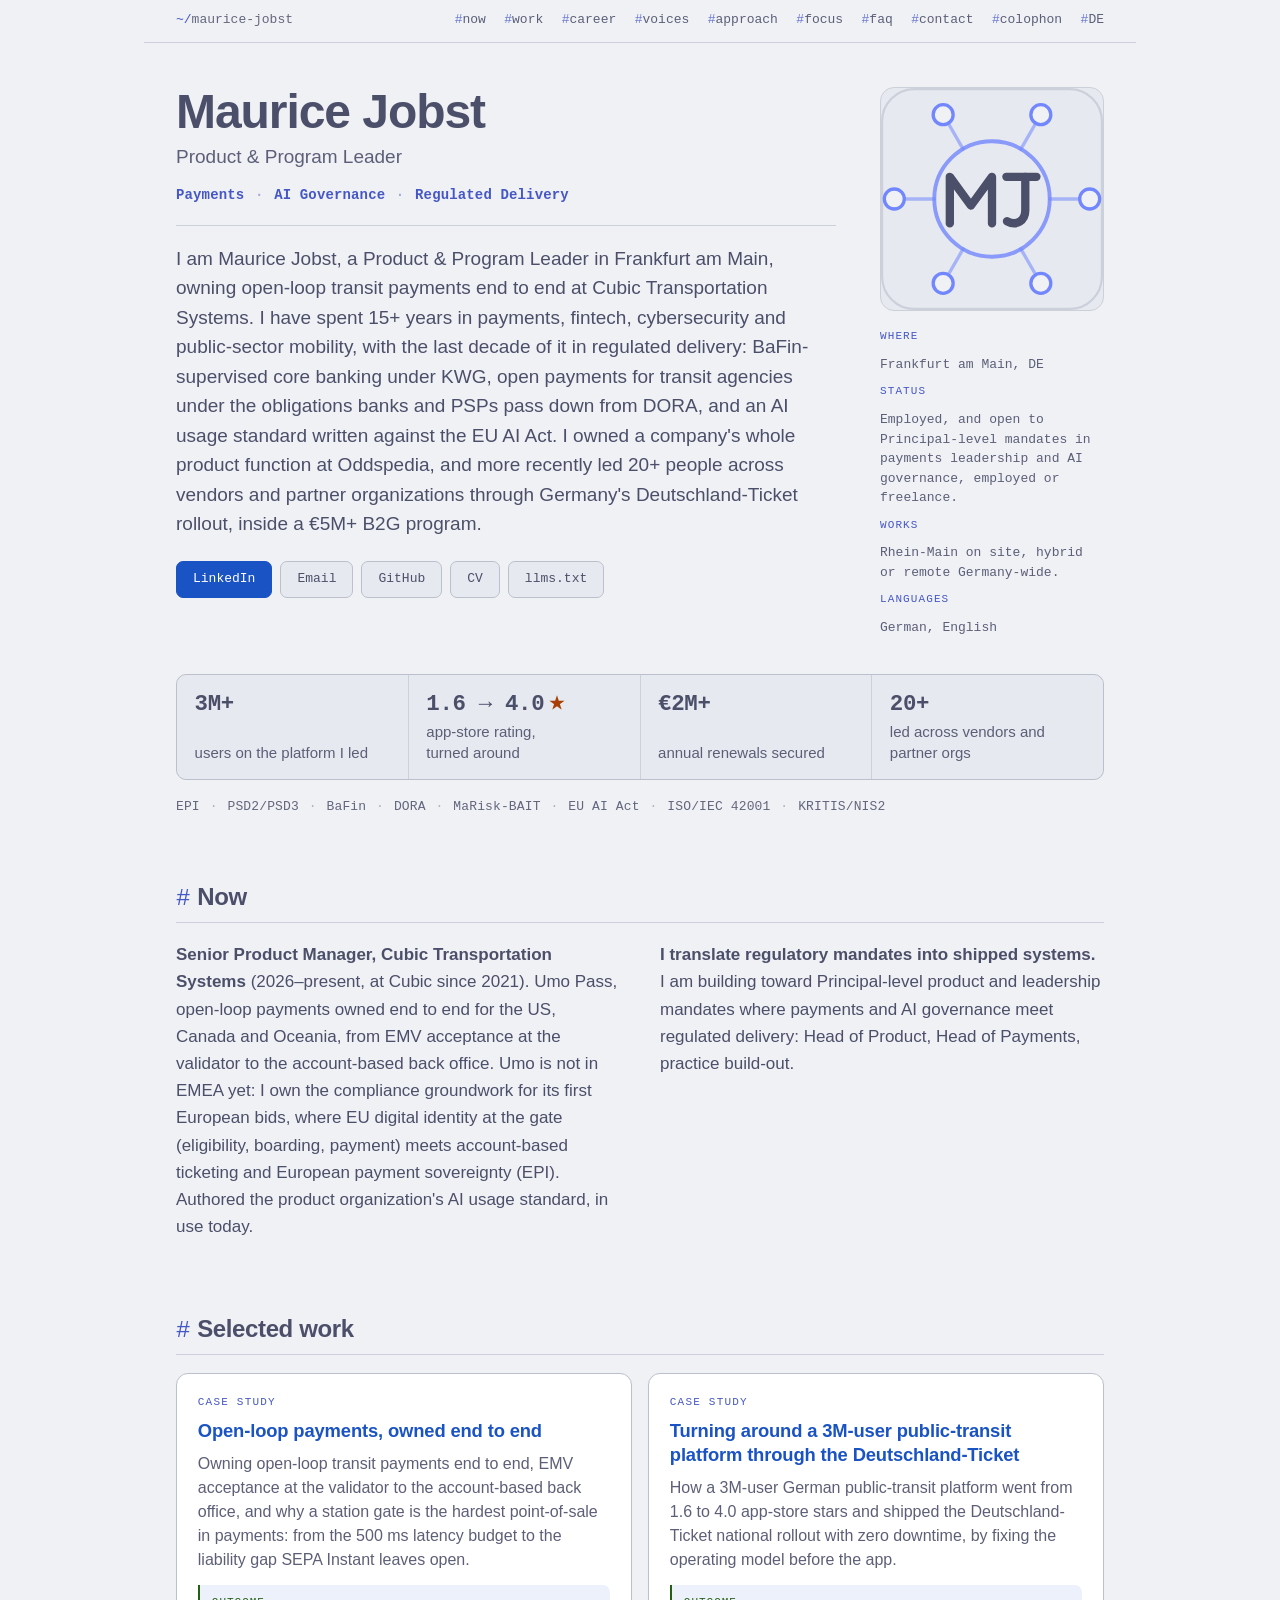
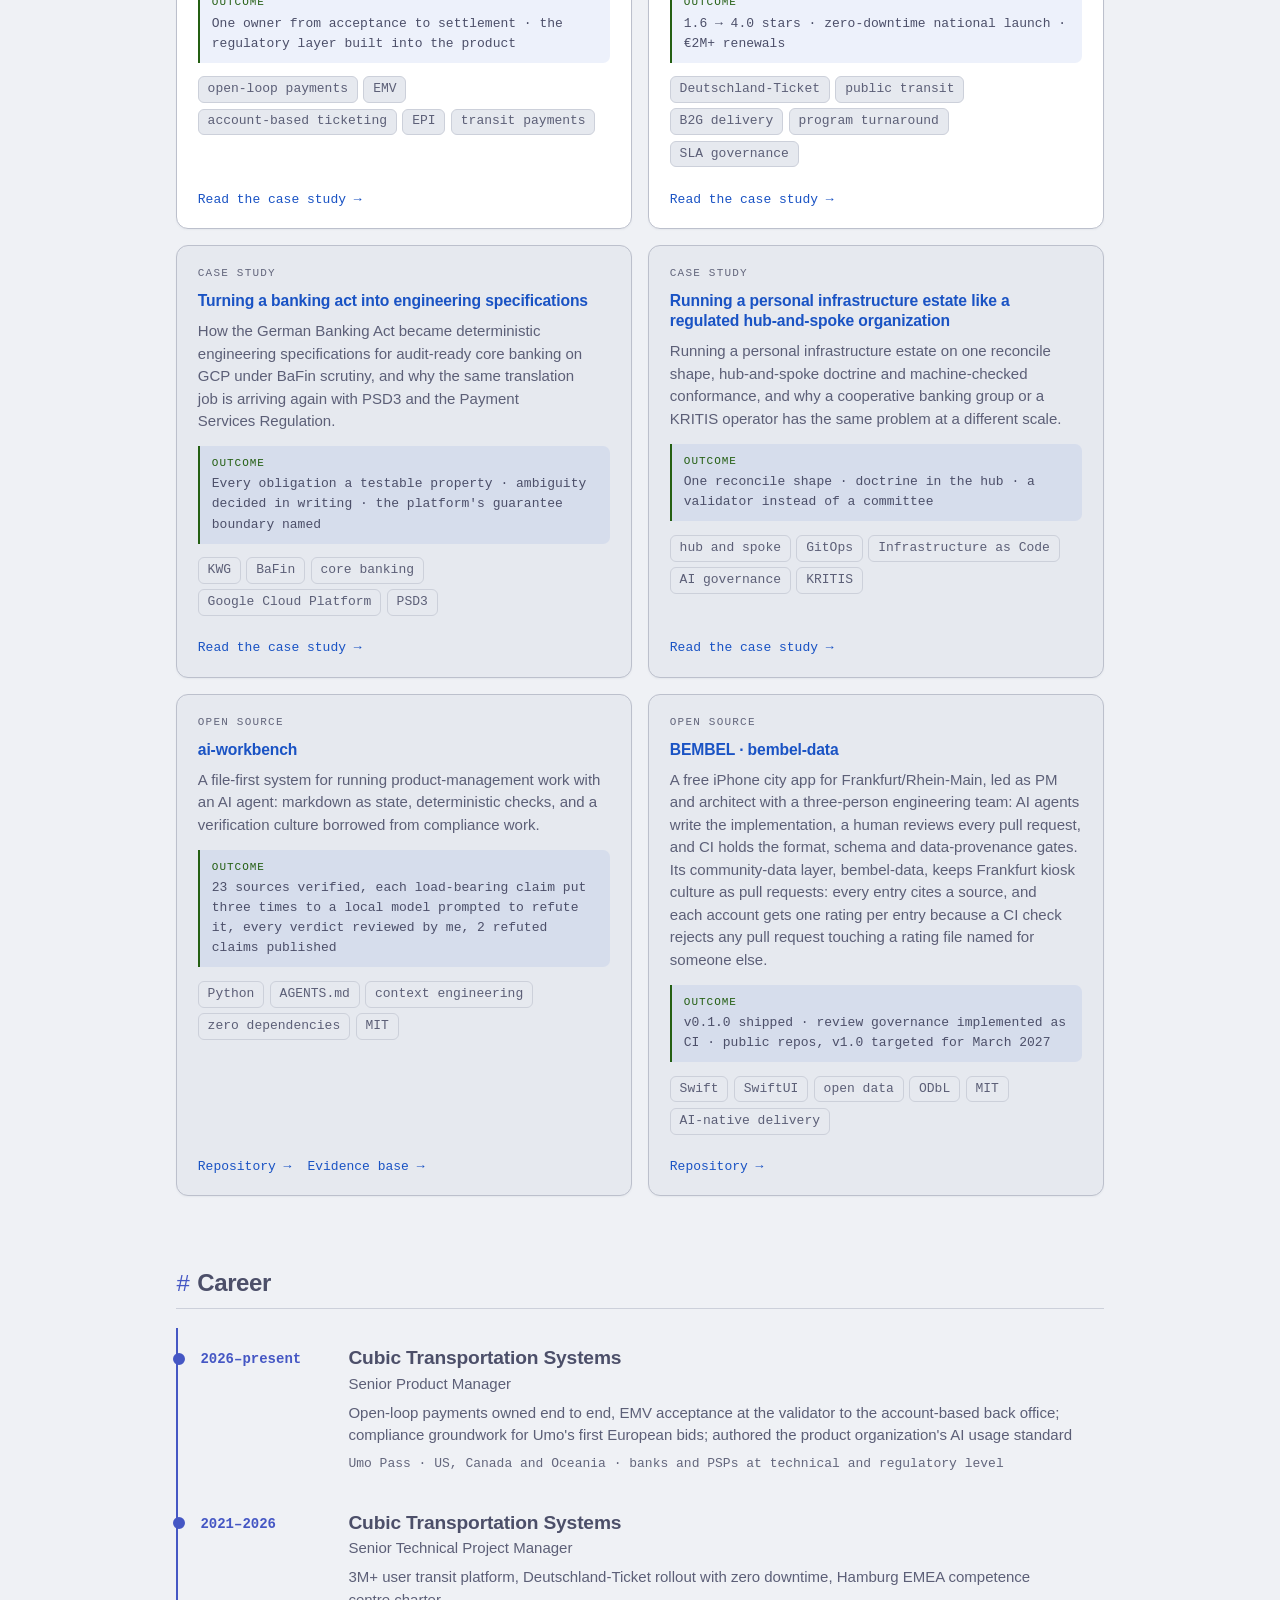
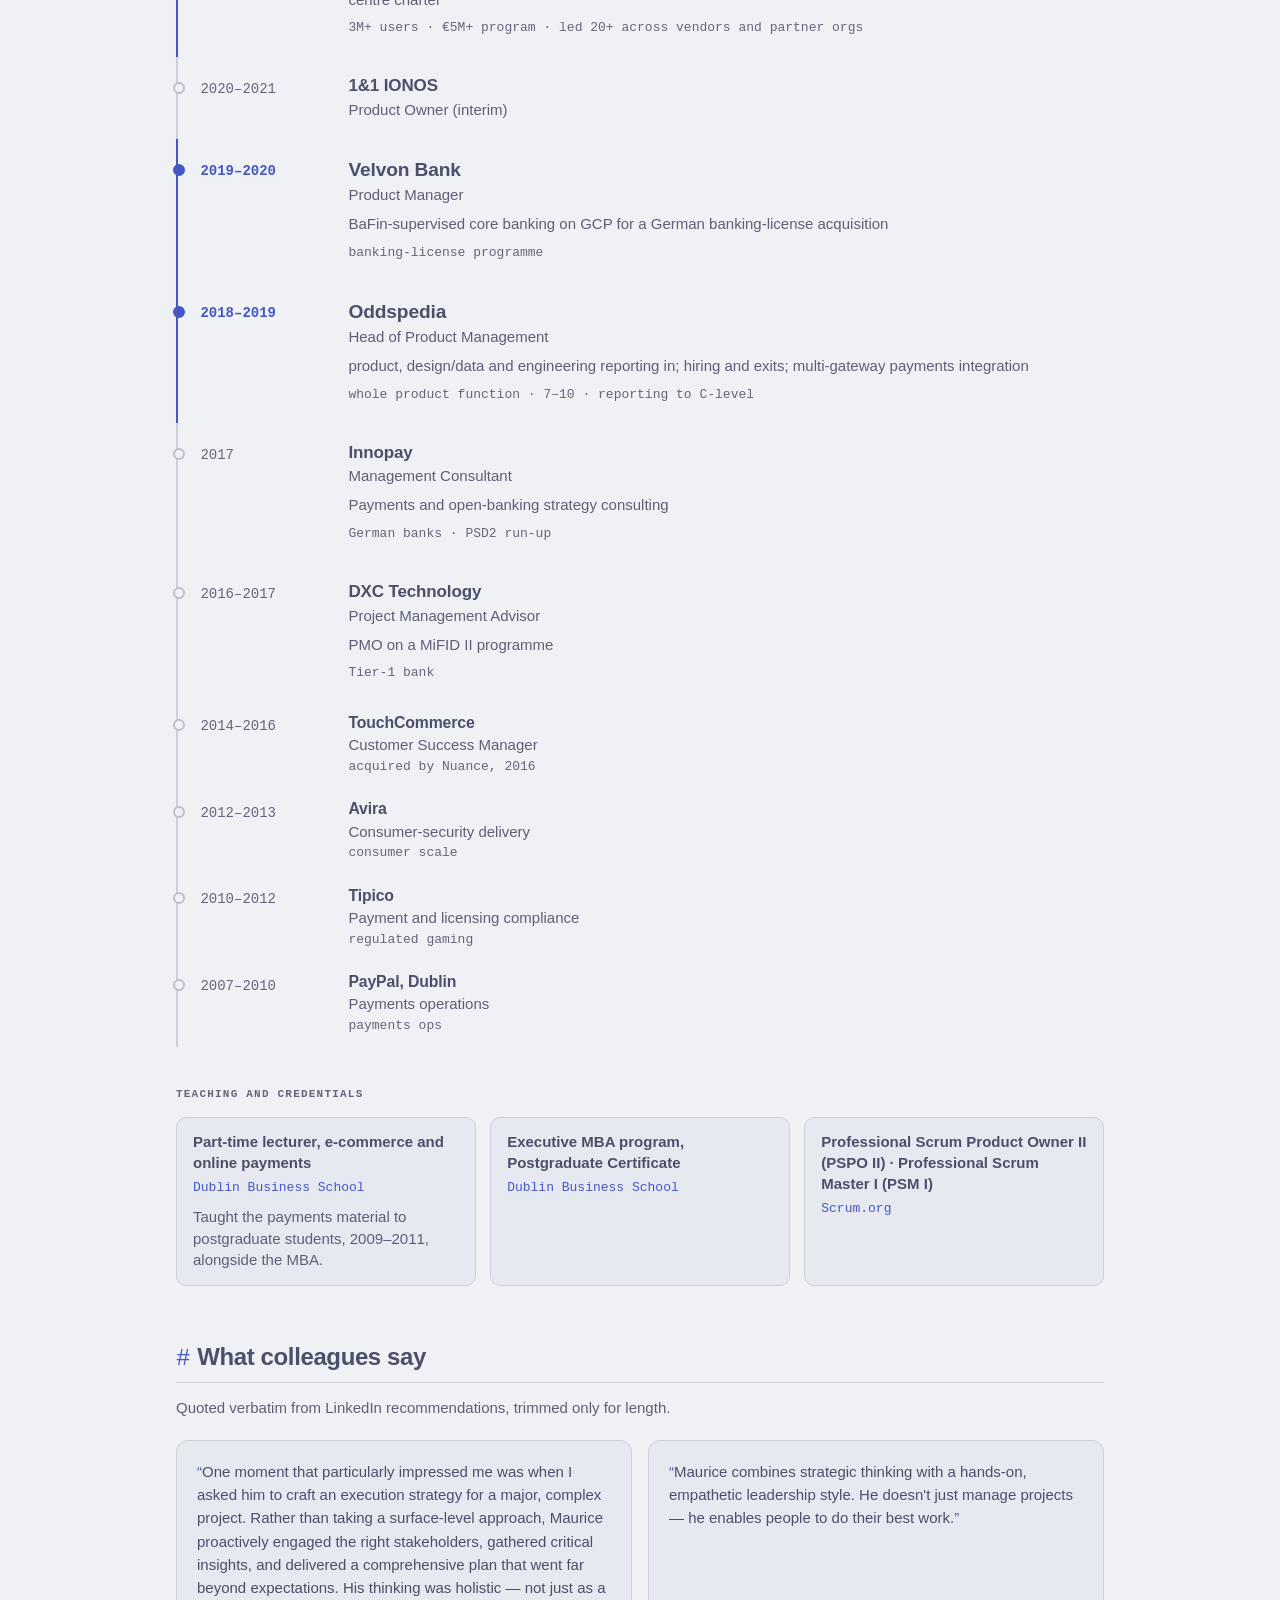
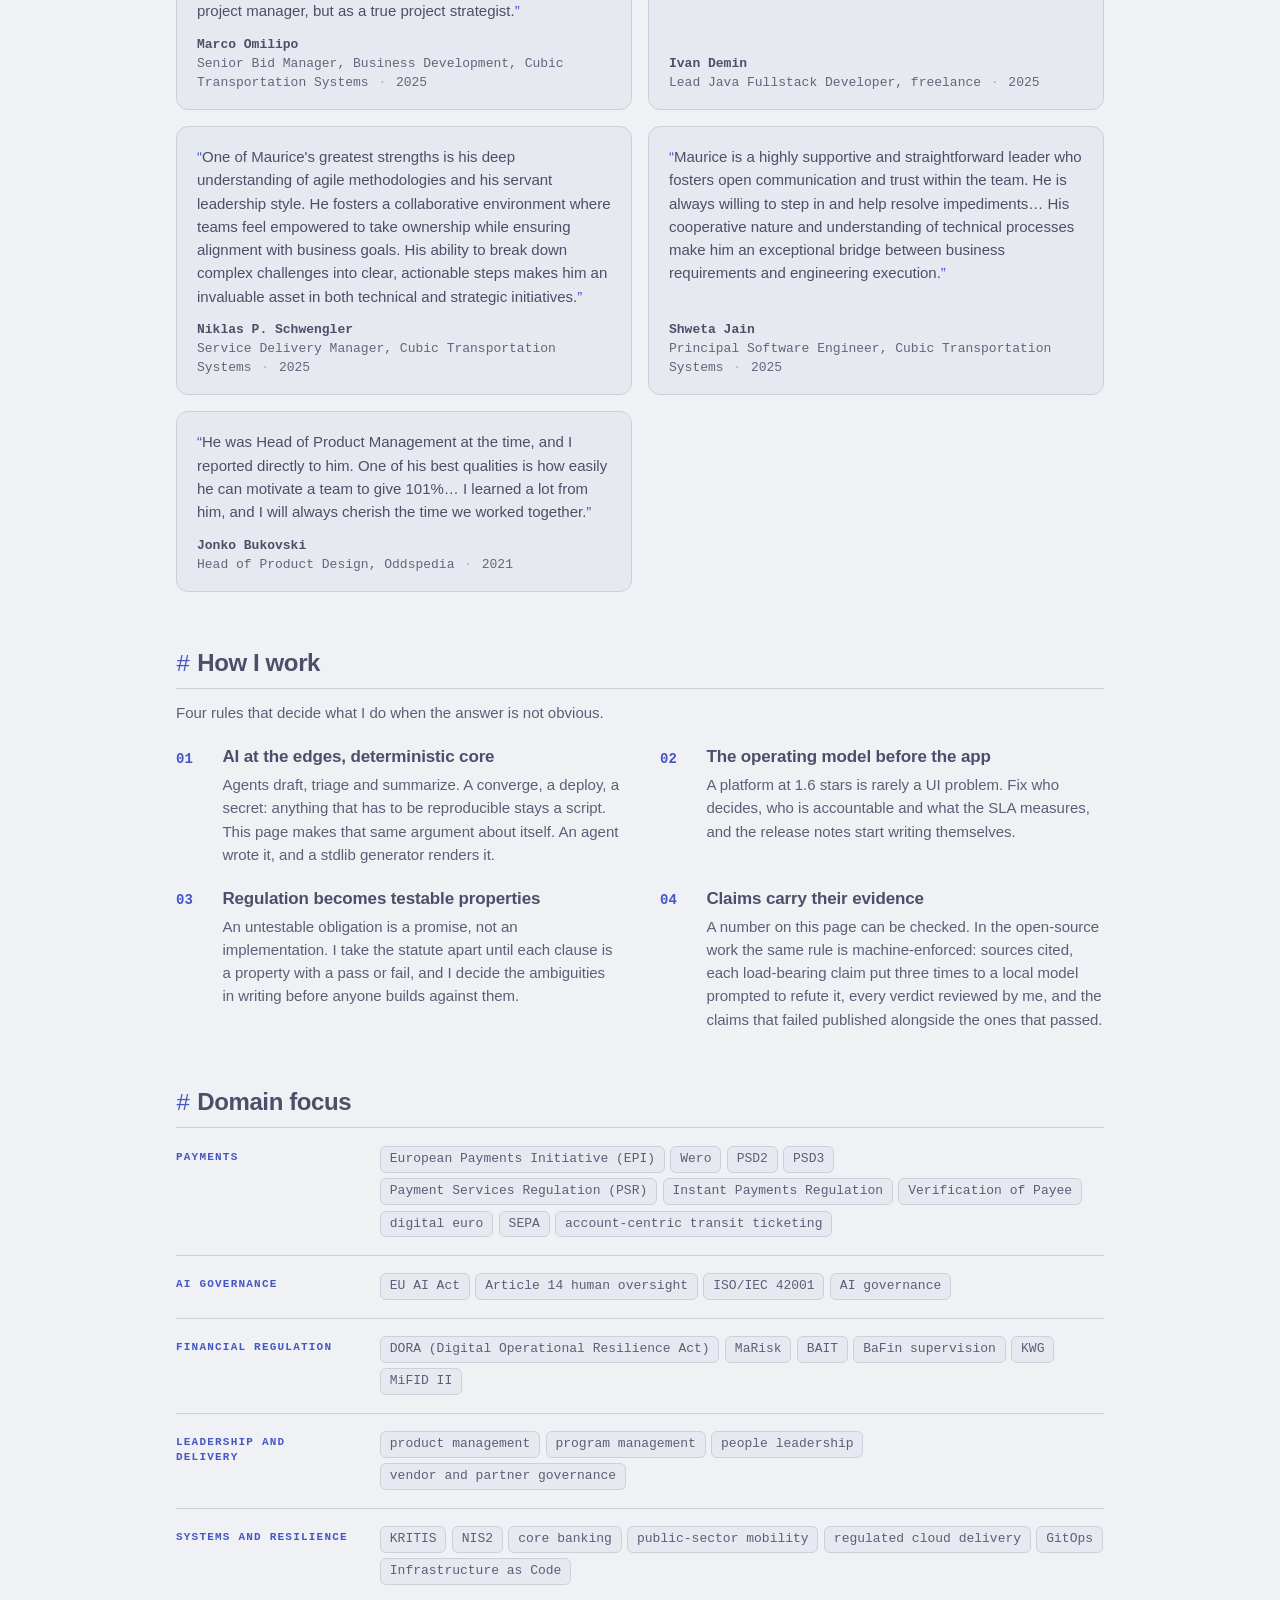
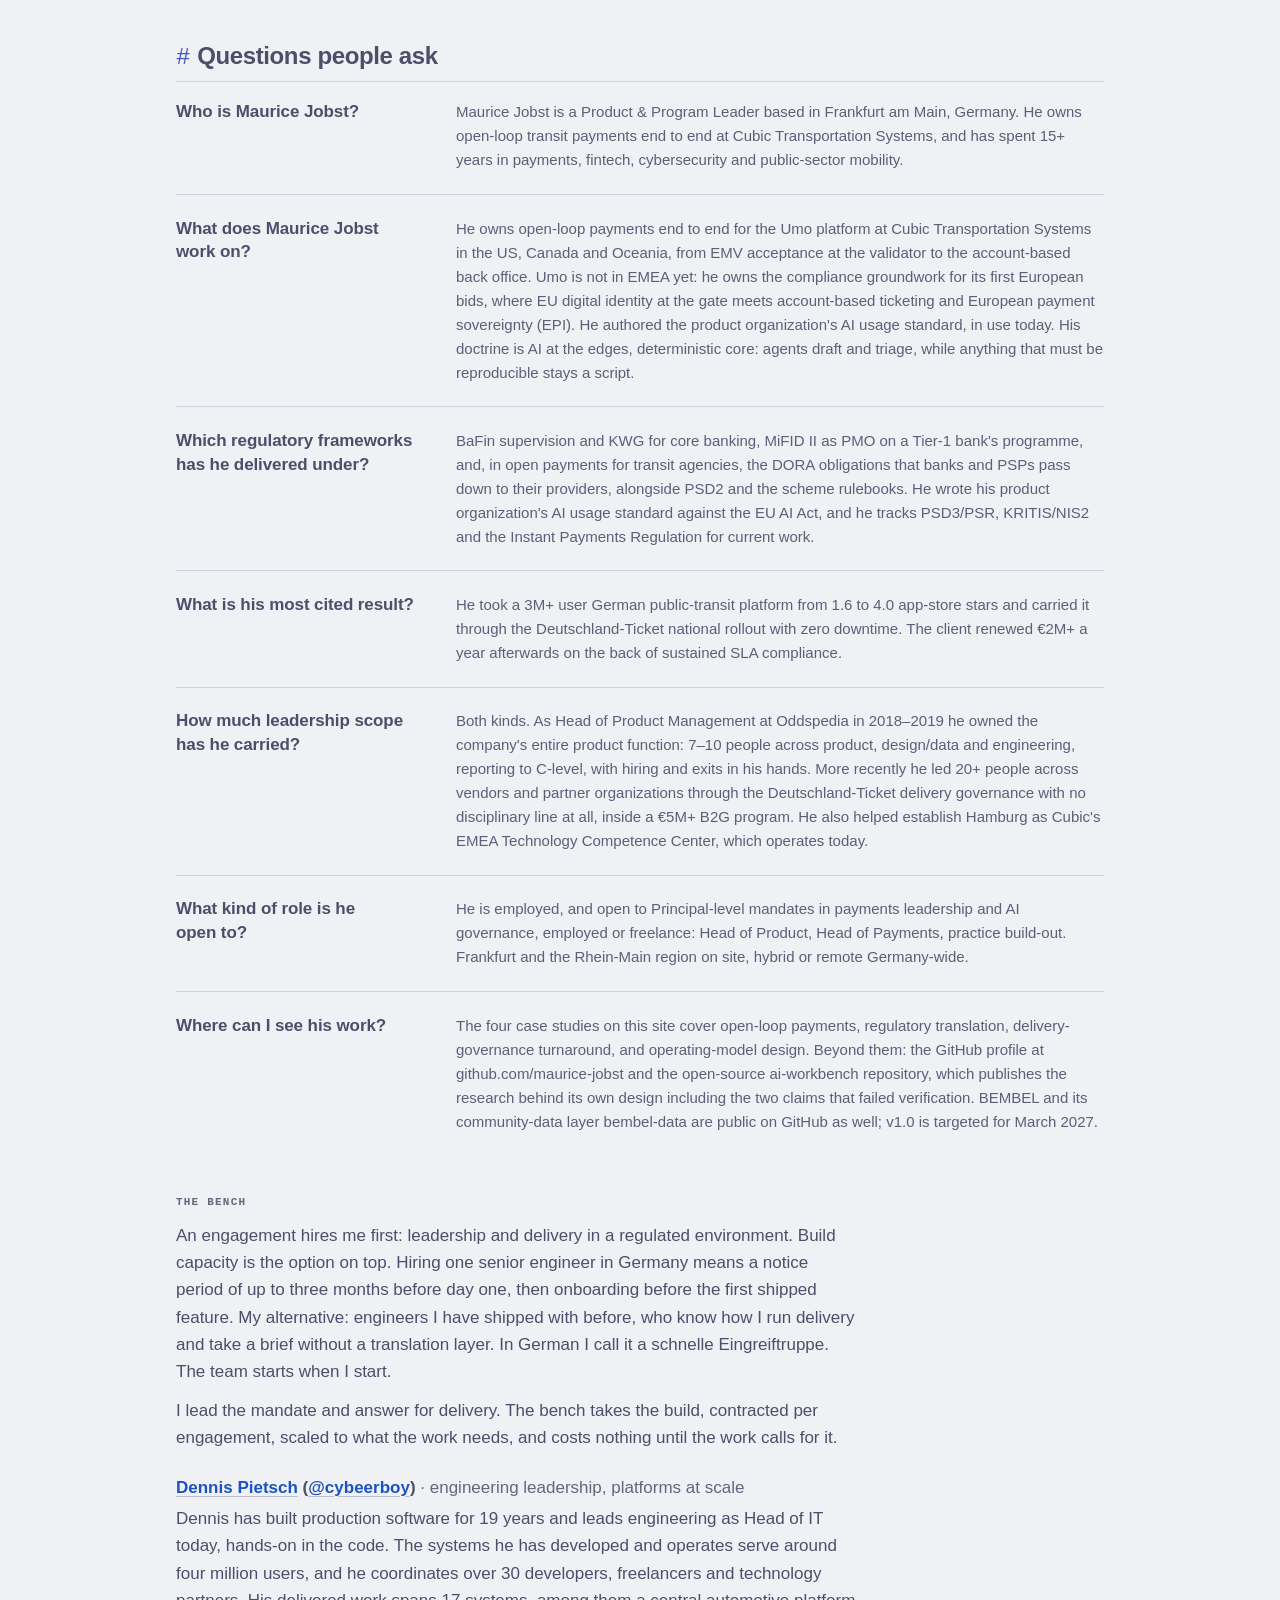
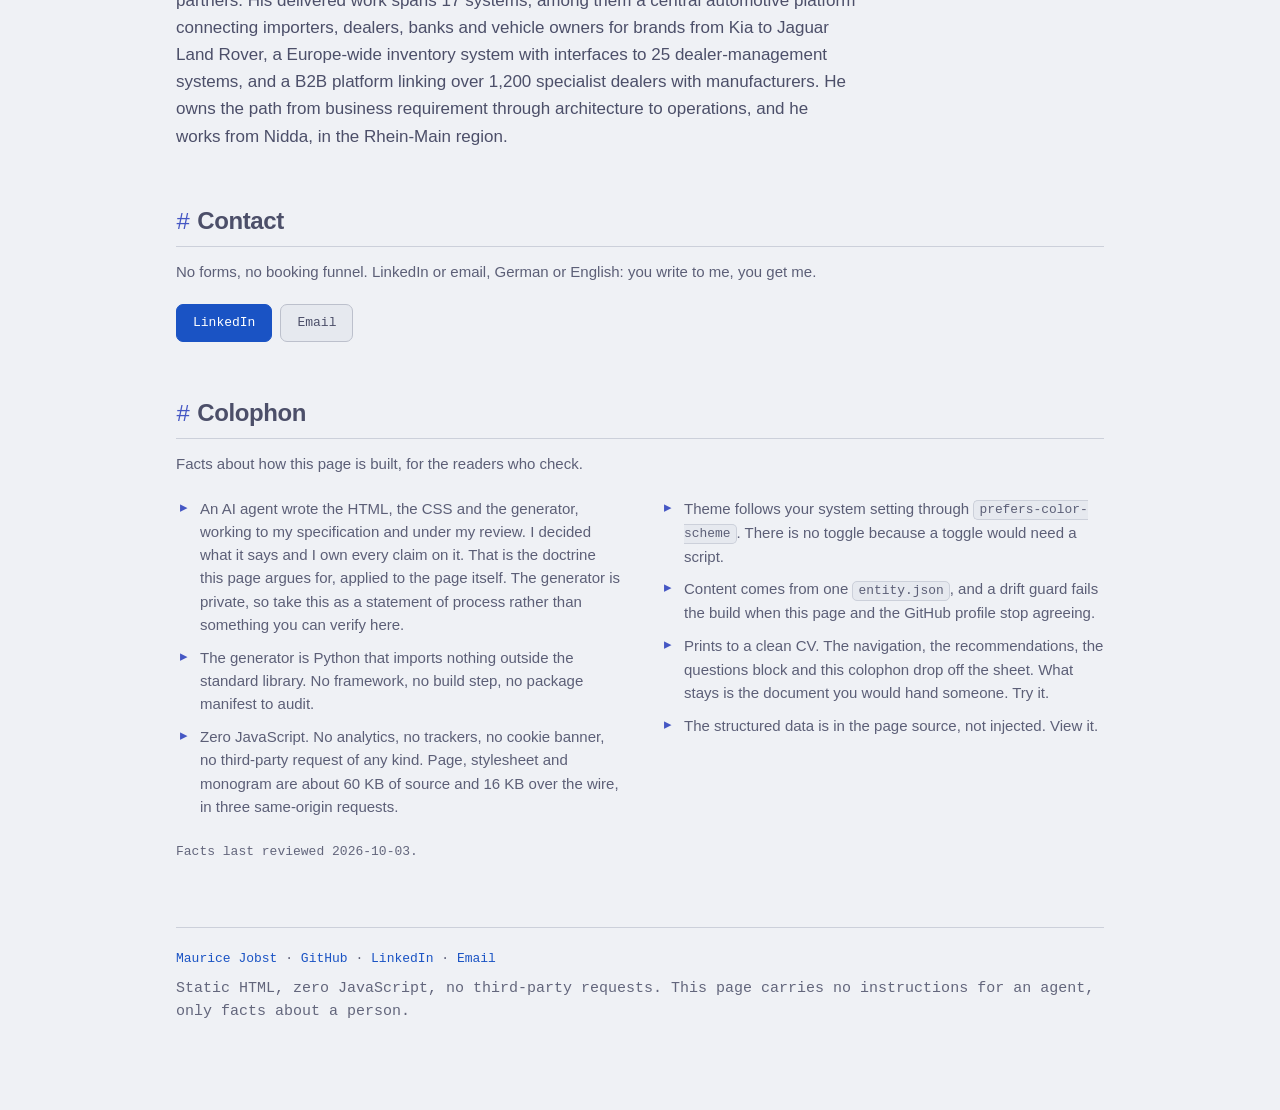
==== commit 175efa25: "publish: entity home" ====
--- a/index.html
+++ b/index.html
@@ -4,7 +4,7 @@
 <meta charset="utf-8">
 <meta name="viewport" content="width=device-width, initial-scale=1">
 <title>Maurice Jobst · Product &amp; Program Leader</title>
-<meta name="description" content="Maurice Jobst is a Product &amp; Program Leader in Frankfurt am Main working on European payment sovereignty (EPI) at Cubic Transportation Systems, with 15+ years in payments, fintech, cybersecurity and regulated delivery.">
+<meta name="description" content="Maurice Jobst is a Product &amp; Program Leader in Frankfurt am Main working on open-loop transit payments at Cubic Transportation Systems, with 15+ years in payments, fintech, cybersecurity and regulated delivery.">
 <link rel="canonical" href="https://maurice-jobst.github.io/">
 <link rel="alternate" hreflang="en" href="https://maurice-jobst.github.io/">
 <link rel="alternate" hreflang="de" href="https://maurice-jobst.github.io/de/">
@@ -13,7 +13,7 @@
 <link rel="icon" href="/assets/monogram.svg" type="image/svg+xml">
 <meta property="og:type" content="website">
 <meta property="og:title" content="Maurice Jobst · Product &amp; Program Leader">
-<meta property="og:description" content="Maurice Jobst is a Product &amp; Program Leader in Frankfurt am Main working on European payment sovereignty (EPI) at Cubic Transportation Systems, with 15+ years in payments, fintech, cybersecurity and regulated delivery.">
+<meta property="og:description" content="Maurice Jobst is a Product &amp; Program Leader in Frankfurt am Main working on open-loop transit payments at Cubic Transportation Systems, with 15+ years in payments, fintech, cybersecurity and regulated delivery.">
 <meta property="og:url" content="https://maurice-jobst.github.io/">
 <meta property="og:image" content="https://maurice-jobst.github.io/assets/og.png">
 <meta property="og:image:width" content="1200">
@@ -36,7 +36,7 @@
       "givenName": "Maurice",
       "familyName": "Jobst",
       "jobTitle": "Senior Product Manager",
-      "description": "I am Maurice Jobst, a Product & Program Leader in Frankfurt am Main, owning open-loop transit payments end to end and European payment sovereignty (EPI) at Cubic Transportation Systems. I have spent 15+ years in payments, fintech, cybersecurity and public-sector mobility, with the last decade of it in regulated delivery: BaFin-supervised core banking under KWG and MaRisk/BAIT, open payments for transit agencies under the obligations banks and PSPs pass down from DORA, and an AI usage standard written against the EU AI Act. I owned a company's whole product function at Oddspedia, and more recently led 20+ people across vendors and partner organizations through Germany's Deutschland-Ticket rollout, inside a €5M+ B2G portfolio.",
+      "description": "I am Maurice Jobst, a Product & Program Leader in Frankfurt am Main, owning open-loop transit payments end to end at Cubic Transportation Systems. I have spent 15+ years in payments, fintech, cybersecurity and public-sector mobility, with the last decade of it in regulated delivery: BaFin-supervised core banking under KWG, open payments for transit agencies under the obligations banks and PSPs pass down from DORA, and an AI usage standard written against the EU AI Act. I owned a company's whole product function at Oddspedia, and more recently led 20+ people across vendors and partner organizations through Germany's Deutschland-Ticket rollout, inside a €5M+ B2G program.",
       "url": "https://maurice-jobst.github.io/",
       "mainEntityOfPage": "https://maurice-jobst.github.io/",
       "email": "mailto:maurice.jobst@gmail.com",
@@ -129,7 +129,7 @@
       "@id": "https://maurice-jobst.github.io/#page",
       "url": "https://maurice-jobst.github.io/",
       "name": "Maurice Jobst · Product & Program Leader",
-      "description": "Maurice Jobst is a Product & Program Leader in Frankfurt am Main working on European payment sovereignty (EPI) at Cubic Transportation Systems, with 15+ years in payments, fintech, cybersecurity and regulated delivery.",
+      "description": "Maurice Jobst is a Product & Program Leader in Frankfurt am Main working on open-loop transit payments at Cubic Transportation Systems, with 15+ years in payments, fintech, cybersecurity and regulated delivery.",
       "inLanguage": "en",
       "mainEntity": {
         "@id": "https://maurice-jobst.github.io/#person"
@@ -144,7 +144,7 @@
           "name": "Who is Maurice Jobst?",
           "acceptedAnswer": {
             "@type": "Answer",
-            "text": "Maurice Jobst is a Product & Program Leader based in Frankfurt am Main, Germany. He owns open-loop transit payments end to end and European payment sovereignty (EPI) at Cubic Transportation Systems, and has spent 15+ years in payments, fintech, cybersecurity and public-sector mobility."
+            "text": "Maurice Jobst is a Product & Program Leader based in Frankfurt am Main, Germany. He owns open-loop transit payments end to end at Cubic Transportation Systems, and has spent 15+ years in payments, fintech, cybersecurity and public-sector mobility."
           }
         },
         {
@@ -152,7 +152,7 @@
           "name": "What does Maurice Jobst work on?",
           "acceptedAnswer": {
             "@type": "Answer",
-            "text": "He owns open-loop payments end to end for the Umo platform at Cubic Transportation Systems, from EMV acceptance at the validator to the account-based back office, including European Payments Initiative (EPI) digital-identity integration, and he authored the product organization's AI usage standard, in use today. His doctrine is AI at the edges, deterministic core: agents draft and triage, while anything that must be reproducible stays a script."
+            "text": "He owns open-loop payments end to end for the Umo platform at Cubic Transportation Systems in the US, Canada and Oceania, from EMV acceptance at the validator to the account-based back office. Umo is not in EMEA yet: he owns the compliance groundwork for its first European bids, where EU digital identity at the gate meets account-based ticketing and European payment sovereignty (EPI). He authored the product organization's AI usage standard, in use today. His doctrine is AI at the edges, deterministic core: agents draft and triage, while anything that must be reproducible stays a script."
           }
         },
         {
@@ -160,7 +160,7 @@
           "name": "Which regulatory frameworks has he delivered under?",
           "acceptedAnswer": {
             "@type": "Answer",
-            "text": "BaFin supervision and KWG for core banking, MiFID II for Tier-1 bank modernization, and, in open payments for transit agencies, the DORA obligations that banks and PSPs pass down to their providers, alongside PSD2 and the scheme rulebooks. He wrote his product organization's AI usage standard against the EU AI Act, and he tracks PSD3/PSR, KRITIS/NIS2 and the Instant Payments Regulation for current work."
+            "text": "BaFin supervision and KWG for core banking, MiFID II as PMO on a Tier-1 bank's programme, and, in open payments for transit agencies, the DORA obligations that banks and PSPs pass down to their providers, alongside PSD2 and the scheme rulebooks. He wrote his product organization's AI usage standard against the EU AI Act, and he tracks PSD3/PSR, KRITIS/NIS2 and the Instant Payments Regulation for current work."
           }
         },
         {
@@ -176,7 +176,7 @@
           "name": "How much leadership scope has he carried?",
           "acceptedAnswer": {
             "@type": "Answer",
-            "text": "Both kinds. As Head of Product Management at Oddspedia in 2018–2019 he owned the company's entire product function: 7–10 people across product, design/data and engineering, reporting to C-level, with hiring and exits in his hands. More recently he led 20+ people across vendors and partner organizations through the Deutschland-Ticket delivery governance with no disciplinary line at all, inside a €5M+ B2G portfolio. He also helped establish Hamburg as Cubic's EMEA Technology Competence Center, which operates today."
+            "text": "Both kinds. As Head of Product Management at Oddspedia in 2018–2019 he owned the company's entire product function: 7–10 people across product, design/data and engineering, reporting to C-level, with hiring and exits in his hands. More recently he led 20+ people across vendors and partner organizations through the Deutschland-Ticket delivery governance with no disciplinary line at all, inside a €5M+ B2G program. He also helped establish Hamburg as Cubic's EMEA Technology Competence Center, which operates today."
           }
         },
         {
@@ -184,7 +184,7 @@
           "name": "What kind of role is he open to?",
           "acceptedAnswer": {
             "@type": "Answer",
-            "text": "He is not on the market. He takes conversations about Principal-level product and leadership mandates where payments leadership and AI governance meet regulated-industry delivery: Head of Product, Head of Payments, practice build-out. Frankfurt and the Rhein-Main region on site, hybrid or remote Germany-wide."
+            "text": "He is employed, and open to Principal-level mandates in payments leadership and AI governance, employed or freelance: Head of Product, Head of Payments, practice build-out. Frankfurt and the Rhein-Main region on site, hybrid or remote Germany-wide."
           }
         },
         {
@@ -225,7 +225,7 @@
 <a class="skip" href="#main">Skip to content</a>
 <main id="main" class="home">
 <nav class="topnav" aria-label="Sections"><div class="row"><span class="brand">maurice-jobst</span><a href="#now">now</a><a href="#work">work</a><a href="#career">career</a><a href="#voices">voices</a><a href="#approach">approach</a><a href="#focus">focus</a><a href="#faq">faq</a><a href="#contact">contact</a><a href="#colophon">colophon</a><a href="de/" rel="alternate" hreflang="de">DE</a></div></nav>
-<header class="hero"><div class="hero-id"><h1>Maurice Jobst</h1><p class="role">Product &amp; Program Leader</p><p class="rail"><span>Payments</span> <i>·</i> <span>AI Governance</span> <i>·</i> <span>Regulated Delivery</span></p><p class="answer">I am Maurice Jobst, a Product &amp; Program Leader in Frankfurt am Main, owning open-loop transit payments end to end and European payment sovereignty (EPI) at Cubic Transportation Systems. I have spent 15+ years in payments, fintech, cybersecurity and public-sector mobility, with the last decade of it in regulated delivery: BaFin-supervised core banking under KWG and MaRisk/BAIT, open payments for transit agencies under the obligations banks and PSPs pass down from DORA, and an AI usage standard written against the EU AI Act. I owned a company's whole product function at Oddspedia, and more recently led 20+ people across vendors and partner organizations through Germany's Deutschland-Ticket rollout, inside a €5M+ B2G portfolio.</p><p class="cta"><a class="btn primary" href="https://www.linkedin.com/in/mauricejobst/">LinkedIn</a><a class="btn" href="mailto:maurice.jobst@gmail.com">Email</a><a class="btn" href="https://github.com/maurice-jobst">GitHub</a><a class="btn" href="cv.html">CV</a><a class="btn" href="llms.txt">llms.txt</a></p></div><aside class="hero-side"><img class="portrait mark" src="assets/monogram.svg" alt="Monogram for Maurice Jobst: the letters MJ inside a hub-and-spoke mark" width="200" height="200"><dl class="at-a-glance"><dt>where</dt><dd>Frankfurt am Main, DE</dd><dt>status</dt><dd>Not on the market. Conversations welcome.</dd><dt>works</dt><dd>Rhein-Main on site, hybrid or remote Germany-wide.</dd><dt>languages</dt><dd>German, English</dd></dl></aside></header>
+<header class="hero"><div class="hero-id"><h1>Maurice Jobst</h1><p class="role">Product &amp; Program Leader</p><p class="rail"><span>Payments</span> <i>·</i> <span>AI Governance</span> <i>·</i> <span>Regulated Delivery</span></p><p class="answer">I am Maurice Jobst, a Product &amp; Program Leader in Frankfurt am Main, owning open-loop transit payments end to end at Cubic Transportation Systems. I have spent 15+ years in payments, fintech, cybersecurity and public-sector mobility, with the last decade of it in regulated delivery: BaFin-supervised core banking under KWG, open payments for transit agencies under the obligations banks and PSPs pass down from DORA, and an AI usage standard written against the EU AI Act. I owned a company's whole product function at Oddspedia, and more recently led 20+ people across vendors and partner organizations through Germany's Deutschland-Ticket rollout, inside a €5M+ B2G program.</p><p class="cta"><a class="btn primary" href="https://www.linkedin.com/in/mauricejobst/">LinkedIn</a><a class="btn" href="mailto:maurice.jobst@gmail.com">Email</a><a class="btn" href="https://github.com/maurice-jobst">GitHub</a><a class="btn" href="cv.html">CV</a><a class="btn" href="llms.txt">llms.txt</a></p></div><aside class="hero-side"><img class="portrait mark" src="assets/monogram.svg" alt="Monogram for Maurice Jobst: the letters MJ inside a hub-and-spoke mark" width="200" height="200"><dl class="at-a-glance"><dt>where</dt><dd>Frankfurt am Main, DE</dd><dt>status</dt><dd>Employed, and open to Principal-level mandates in payments leadership and AI governance, employed or freelance.</dd><dt>works</dt><dd>Rhein-Main on site, hybrid or remote Germany-wide.</dd><dt>languages</dt><dd>German, English</dd></dl></aside></header>
 <ul class="metrics">
 <li><span class="value">3M+</span><span class="label">users on the platform I led</span></li>
 <li><span class="value">1.6 → 4.0<span class="unit">★</span></span><span class="label">app-store rating, turned around</span></li>
@@ -235,22 +235,22 @@
 <p class="stamp"><span>EPI</span> <i>·</i> <span>PSD2/PSD3</span> <i>·</i> <span>BaFin</span> <i>·</i> <span>DORA</span> <i>·</i> <span>MaRisk-BAIT</span> <i>·</i> <span>EU AI Act</span> <i>·</i> <span>ISO/IEC 42001</span> <i>·</i> <span>KRITIS/NIS2</span></p>
 <h2 id="now"><span class="hash">#</span>Now<a class="anchor" href="#now" aria-label="Link to this section">#</a></h2>
 <div class="prose">
-<p><strong>Senior Product Manager, Cubic Transportation Systems</strong> (2026–present, at Cubic since 2021). Umo Pass, EMEA payment sovereignty: open-loop payments owned end to end, from EMV acceptance at the validator to the account-based back office, with European Payments Initiative (EPI) digital-identity integration. Authored the product organization&#x27;s AI usage standard, in use today.</p>
-<p><strong>I translate regulatory mandates into shipped systems.</strong> I am building toward Principal-level product and leadership mandates where payments and AI governance meet regulated delivery: Head of Product, Head of Payments, practice build-out. I am not on the market, and I take conversations about that kind of mandate.</p>
+<p><strong>Senior Product Manager, Cubic Transportation Systems</strong> (2026–present, at Cubic since 2021). Umo Pass, open-loop payments owned end to end for the US, Canada and Oceania, from EMV acceptance at the validator to the account-based back office. Umo is not in EMEA yet: I own the compliance groundwork for its first European bids, where EU digital identity at the gate (eligibility, boarding, payment) meets account-based ticketing and European payment sovereignty (EPI). Authored the product organization&#x27;s AI usage standard, in use today.</p>
+<p><strong>I translate regulatory mandates into shipped systems.</strong> I am building toward Principal-level product and leadership mandates where payments and AI governance meet regulated delivery: Head of Product, Head of Payments, practice build-out.</p>
 </div>
 <h2 id="work"><span class="hash">#</span>Selected work<a class="anchor" href="#work" aria-label="Link to this section">#</a></h2>
 <div class="grid lead-row">
-<article class="card lead"><p class="kicker">case study</p><h3><a href="case-studies/open-loop-payments-end-to-end.html">Open-loop payments, owned end to end</a></h3><p class="card-desc">Owning open-loop transit payments end to end, EMV acceptance at the validator to the account-based back office, and why a station gate is the hardest point-of-sale in payments: from the 500 ms latency budget to the liability gap SEPA Instant leaves open.</p><p class="outcome"><span>outcome</span> One owner from acceptance to settlement · EPI integration · the regulatory layer built into the product</p><ul class="chips"><li>open-loop payments</li><li>EMV</li><li>account-based ticketing</li><li>EPI</li><li>transit payments</li></ul><p class="card-links"><a href="case-studies/open-loop-payments-end-to-end.html">Read the case study</a></p></article>
+<article class="card lead"><p class="kicker">case study</p><h3><a href="case-studies/open-loop-payments-end-to-end.html">Open-loop payments, owned end to end</a></h3><p class="card-desc">Owning open-loop transit payments end to end, EMV acceptance at the validator to the account-based back office, and why a station gate is the hardest point-of-sale in payments: from the 500 ms latency budget to the liability gap SEPA Instant leaves open.</p><p class="outcome"><span>outcome</span> One owner from acceptance to settlement · the regulatory layer built into the product</p><ul class="chips"><li>open-loop payments</li><li>EMV</li><li>account-based ticketing</li><li>EPI</li><li>transit payments</li></ul><p class="card-links"><a href="case-studies/open-loop-payments-end-to-end.html">Read the case study</a></p></article>
 <article class="card lead"><p class="kicker">case study</p><h3><a href="case-studies/deutschland-ticket-turnaround.html">Turning around a 3M-user public-transit platform through the Deutschland-Ticket</a></h3><p class="card-desc">How a 3M-user German public-transit platform went from 1.6 to 4.0 app-store stars and shipped the Deutschland-Ticket national rollout with zero downtime, by fixing the operating model before the app.</p><p class="outcome"><span>outcome</span> 1.6 → 4.0 stars · zero-downtime national launch · €2M+ renewals</p><ul class="chips"><li>Deutschland-Ticket</li><li>public transit</li><li>B2G delivery</li><li>program turnaround</li><li>SLA governance</li></ul><p class="card-links"><a href="case-studies/deutschland-ticket-turnaround.html">Read the case study</a></p></article>
 </div>
 <div class="grid second-row">
 <article class="card secondary"><p class="kicker">case study</p><h3><a href="case-studies/banking-act-to-specifications.html">Turning a banking act into engineering specifications</a></h3><p class="card-desc">How the German Banking Act became deterministic engineering specifications for audit-ready core banking on GCP under BaFin scrutiny, and why the same translation job is arriving again with PSD3 and the Payment Services Regulation.</p><p class="outcome"><span>outcome</span> Every obligation a testable property · ambiguity decided in writing · the platform&#x27;s guarantee boundary named</p><ul class="chips"><li>KWG</li><li>BaFin</li><li>core banking</li><li>Google Cloud Platform</li><li>PSD3</li></ul><p class="card-links"><a href="case-studies/banking-act-to-specifications.html">Read the case study</a></p></article>
 <article class="card secondary"><p class="kicker">case study</p><h3><a href="case-studies/hub-and-spoke-estate.html">Running a personal infrastructure estate like a regulated hub-and-spoke organization</a></h3><p class="card-desc">Running a personal infrastructure estate on one reconcile shape, hub-and-spoke doctrine and machine-checked conformance, and why a cooperative banking group or a KRITIS operator has the same problem at a different scale.</p><p class="outcome"><span>outcome</span> One reconcile shape · doctrine in the hub · a validator instead of a committee</p><ul class="chips"><li>hub and spoke</li><li>GitOps</li><li>Infrastructure as Code</li><li>AI governance</li><li>KRITIS</li></ul><p class="card-links"><a href="case-studies/hub-and-spoke-estate.html">Read the case study</a></p></article>
-<article class="card secondary"><p class="kicker">open source</p><h3><a href="https://github.com/maurice-jobst/ai-workbench">ai-workbench</a></h3><p class="card-desc">A file-first system for running product-management work with an AI agent: markdown as state, deterministic checks, and a verification culture borrowed from compliance work.</p><p class="outcome"><span>outcome</span> 23 sources verified, 3 refute-prompted votes per load-bearing claim, 2 refuted claims published</p><ul class="chips"><li>Python</li><li>AGENTS.md</li><li>context engineering</li><li>zero dependencies</li><li>MIT</li></ul><p class="card-links"><a href="https://github.com/maurice-jobst/ai-workbench">Repository</a> <a href="https://github.com/maurice-jobst/ai-workbench/blob/main/docs/science.md">Evidence base</a></p></article>
+<article class="card secondary"><p class="kicker">open source</p><h3><a href="https://github.com/maurice-jobst/ai-workbench">ai-workbench</a></h3><p class="card-desc">A file-first system for running product-management work with an AI agent: markdown as state, deterministic checks, and a verification culture borrowed from compliance work.</p><p class="outcome"><span>outcome</span> 23 sources verified, each load-bearing claim put three times to a local model prompted to refute it, every verdict reviewed by me, 2 refuted claims published</p><ul class="chips"><li>Python</li><li>AGENTS.md</li><li>context engineering</li><li>zero dependencies</li><li>MIT</li></ul><p class="card-links"><a href="https://github.com/maurice-jobst/ai-workbench">Repository</a> <a href="https://github.com/maurice-jobst/ai-workbench/blob/main/docs/science.md">Evidence base</a></p></article>
 <article class="card secondary"><p class="kicker">open source</p><h3><a href="https://github.com/maurice-jobst/bembel">BEMBEL · bembel-data</a></h3><p class="card-desc">A free iPhone city app for Frankfurt/Rhein-Main, led as PM and architect with a three-person engineering team: AI agents write the implementation, a human reviews every pull request, and CI holds the format, schema and data-provenance gates. Its community-data layer, bembel-data, keeps Frankfurt kiosk culture as pull requests: every entry cites a source, and each account gets one rating per entry because a CI check rejects any pull request touching a rating file named for someone else.</p><p class="outcome"><span>outcome</span> v0.1.0 shipped · review governance implemented as CI · public repos, v1.0 targeted for March 2027</p><ul class="chips"><li>Swift</li><li>SwiftUI</li><li>open data</li><li>ODbL</li><li>MIT</li><li>AI-native delivery</li></ul><p class="card-links"><a href="https://github.com/maurice-jobst/bembel">Repository</a></p></article>
 </div>
 <h2 id="career"><span class="hash">#</span>Career<a class="anchor" href="#career" aria-label="Link to this section">#</a></h2>
-<ol class="timeline"><li class="entry lead"><p class="years"><time>2026–present</time></p><div class="entry-body"><h3 class="org">Cubic Transportation Systems</h3><p class="role">Senior Product Manager</p><p class="note">Open-loop payments owned end to end, EMV acceptance at the validator to the account-based back office; EPI digital identity; authored the product organization&#x27;s AI usage standard</p><p class="scope">Umo Pass · EMEA payment sovereignty · banks and PSPs at technical and regulatory level</p></div></li><li class="entry lead"><p class="years"><time>2021–2026</time></p><div class="entry-body"><h3 class="org">Cubic Transportation Systems</h3><p class="role">Senior Technical Project Manager</p><p class="note">3M+ user transit platform, Deutschland-Ticket rollout with zero downtime, Hamburg EMEA competence centre charter</p><p class="scope">3M+ users · €5M+ portfolio · led 20+ across vendors and partner orgs</p></div></li><li class="entry lead"><p class="years"><time>2019–2020</time></p><div class="entry-body"><h3 class="org">Velvon Bank</h3><p class="role">Product Manager</p><p class="note">BaFin-supervised core banking on GCP for a German banking-license acquisition</p><p class="scope">banking-license programme</p></div></li><li class="entry lead"><p class="years"><time>2018–2019</time></p><div class="entry-body"><h3 class="org">Oddspedia</h3><p class="role">Head of Product Management</p><p class="note">product, design/data and engineering reporting in; hiring and exits; multi-gateway payments integration</p><p class="scope">whole product function · 7–10 · reporting to C-level</p></div></li><li class="entry standard"><p class="years"><time>2016–2018</time></p><div class="entry-body"><h3 class="org">DXC Technology</h3><p class="role">PMO advisor</p><p class="note">MiFID II-era core modernization</p><p class="scope">Tier-1 German banks</p></div></li><li class="entry compact"><p class="years"><time>2014–2015</time></p><div class="entry-body"><h3 class="org">TouchCommerce</h3><p class="role">Customer Success Manager</p><p class="scope">acquired by Nuance, 2016</p></div></li><li class="entry compact"><p class="years"><time>2012–2014</time></p><div class="entry-body"><h3 class="org">Avira</h3><p class="role">Consumer-security delivery</p><p class="scope">consumer scale</p></div></li><li class="entry compact"><p class="years"><time>2010–2012</time></p><div class="entry-body"><h3 class="org">Tipico</h3><p class="role">Payment and licensing compliance</p><p class="scope">regulated gaming</p></div></li><li class="entry compact"><p class="years"><time>2007–2010</time></p><div class="entry-body"><h3 class="org">PayPal, Dublin</h3><p class="role">Payments operations</p><p class="scope">payments ops</p></div></li></ol>
+<ol class="timeline"><li class="entry lead"><p class="years"><time>2026–present</time></p><div class="entry-body"><h3 class="org">Cubic Transportation Systems</h3><p class="role">Senior Product Manager</p><p class="note">Open-loop payments owned end to end, EMV acceptance at the validator to the account-based back office; compliance groundwork for Umo&#x27;s first European bids; authored the product organization&#x27;s AI usage standard</p><p class="scope">Umo Pass · US, Canada and Oceania · banks and PSPs at technical and regulatory level</p></div></li><li class="entry lead"><p class="years"><time>2021–2026</time></p><div class="entry-body"><h3 class="org">Cubic Transportation Systems</h3><p class="role">Senior Technical Project Manager</p><p class="note">3M+ user transit platform, Deutschland-Ticket rollout with zero downtime, Hamburg EMEA competence centre charter</p><p class="scope">3M+ users · €5M+ program · led 20+ across vendors and partner orgs</p></div></li><li class="entry standard"><p class="years"><time>2020–2021</time></p><div class="entry-body"><h3 class="org">1&amp;1 IONOS</h3><p class="role">Product Owner (interim)</p></div></li><li class="entry lead"><p class="years"><time>2019–2020</time></p><div class="entry-body"><h3 class="org">Velvon Bank</h3><p class="role">Product Manager</p><p class="note">BaFin-supervised core banking on GCP for a German banking-license acquisition</p><p class="scope">banking-license programme</p></div></li><li class="entry lead"><p class="years"><time>2018–2019</time></p><div class="entry-body"><h3 class="org">Oddspedia</h3><p class="role">Head of Product Management</p><p class="note">product, design/data and engineering reporting in; hiring and exits; multi-gateway payments integration</p><p class="scope">whole product function · 7–10 · reporting to C-level</p></div></li><li class="entry standard"><p class="years"><time>2017</time></p><div class="entry-body"><h3 class="org">Innopay</h3><p class="role">Management Consultant</p><p class="note">Payments and open-banking strategy consulting</p><p class="scope">German banks · PSD2 run-up</p></div></li><li class="entry standard"><p class="years"><time>2016–2017</time></p><div class="entry-body"><h3 class="org">DXC Technology</h3><p class="role">Project Management Advisor</p><p class="note">PMO on a MiFID II programme</p><p class="scope">Tier-1 bank</p></div></li><li class="entry compact"><p class="years"><time>2014–2016</time></p><div class="entry-body"><h3 class="org">TouchCommerce</h3><p class="role">Customer Success Manager</p><p class="scope">acquired by Nuance, 2016</p></div></li><li class="entry compact"><p class="years"><time>2012–2013</time></p><div class="entry-body"><h3 class="org">Avira</h3><p class="role">Consumer-security delivery</p><p class="scope">consumer scale</p></div></li><li class="entry compact"><p class="years"><time>2010–2012</time></p><div class="entry-body"><h3 class="org">Tipico</h3><p class="role">Payment and licensing compliance</p><p class="scope">regulated gaming</p></div></li><li class="entry compact"><p class="years"><time>2007–2010</time></p><div class="entry-body"><h3 class="org">PayPal, Dublin</h3><p class="role">Payments operations</p><p class="scope">payments ops</p></div></li></ol>
 <h3 class="sub">Teaching and credentials</h3><ul class="speaking"><li><p class="what">Part-time lecturer, e-commerce and online payments</p><p class="where">Dublin Business School</p><p class="note">Taught the payments material to postgraduate students, 2009–2011, alongside the MBA.</p></li><li><p class="what">Executive MBA program, Postgraduate Certificate</p><p class="where">Dublin Business School</p></li><li><p class="what">Professional Scrum Product Owner II (PSPO II) · Professional Scrum Master I (PSM I)</p><p class="where">Scrum.org</p></li></ul>
 <h2 id="voices"><span class="hash">#</span>What colleagues say<a class="anchor" href="#voices" aria-label="Link to this section">#</a></h2><p class="section-note">Quoted verbatim from LinkedIn recommendations, trimmed only for length.</p><div class="quotes"><figure class="quote"><blockquote><p>One moment that particularly impressed me was when I asked him to craft an execution strategy for a major, complex project. Rather than taking a surface-level approach, Maurice proactively engaged the right stakeholders, gathered critical insights, and delivered a comprehensive plan that went far beyond expectations. His thinking was holistic — not just as a project manager, but as a true project strategist.</p></blockquote><figcaption><b>Marco Omilipo</b><span>Senior Bid Manager, Business Development, Cubic Transportation Systems <i>·</i> 2025</span></figcaption></figure><figure class="quote"><blockquote><p>Maurice combines strategic thinking with a hands-on, empathetic leadership style. He doesn&#x27;t just manage projects — he enables people to do their best work.</p></blockquote><figcaption><b>Ivan Demin</b><span>Lead Java Fullstack Developer, freelance <i>·</i> 2025</span></figcaption></figure><figure class="quote"><blockquote><p>One of Maurice&#x27;s greatest strengths is his deep understanding of agile methodologies and his servant leadership style. He fosters a collaborative environment where teams feel empowered to take ownership while ensuring alignment with business goals. His ability to break down complex challenges into clear, actionable steps makes him an invaluable asset in both technical and strategic initiatives.</p></blockquote><figcaption><b>Niklas P. Schwengler</b><span>Service Delivery Manager, Cubic Transportation Systems <i>·</i> 2025</span></figcaption></figure><figure class="quote"><blockquote><p>Maurice is a highly supportive and straightforward leader who fosters open communication and trust within the team. He is always willing to step in and help resolve impediments… His cooperative nature and understanding of technical processes make him an exceptional bridge between business requirements and engineering execution.</p></blockquote><figcaption><b>Shweta Jain</b><span>Principal Software Engineer, Cubic Transportation Systems <i>·</i> 2025</span></figcaption></figure><figure class="quote"><blockquote><p>He was Head of Product Management at the time, and I reported directly to him. One of his best qualities is how easily he can motivate a team to give 101%… I learned a lot from him, and I will always cherish the time we worked together.</p></blockquote><figcaption><b>Jonko Bukovski</b><span>Head of Product Design, Oddspedia <i>·</i> 2021</span></figcaption></figure></div>
 <h2 id="approach"><span class="hash">#</span>How I work<a class="anchor" href="#approach" aria-label="Link to this section">#</a></h2>
@@ -259,7 +259,7 @@
 <li><p class="count">01</p><div><h3>AI at the edges, deterministic core</h3><p>Agents draft, triage and summarize. A converge, a deploy, a secret: anything that has to be reproducible stays a script. This page makes that same argument about itself. An agent wrote it, and a stdlib generator renders it.</p></div></li>
 <li><p class="count">02</p><div><h3>The operating model before the app</h3><p>A platform at 1.6 stars is rarely a UI problem. Fix who decides, who is accountable and what the SLA measures, and the release notes start writing themselves.</p></div></li>
 <li><p class="count">03</p><div><h3>Regulation becomes testable properties</h3><p>An untestable obligation is a promise, not an implementation. I take the statute apart until each clause is a property with a pass or fail, and I decide the ambiguities in writing before anyone builds against them.</p></div></li>
-<li><p class="count">04</p><div><h3>Claims carry their evidence</h3><p>A number on this page can be checked. In the open-source work the same rule is machine-enforced: sources cited, load-bearing claims put to refute-prompted votes, and the claims that failed published alongside the ones that passed.</p></div></li>
+<li><p class="count">04</p><div><h3>Claims carry their evidence</h3><p>A number on this page can be checked. In the open-source work the same rule is machine-enforced: sources cited, each load-bearing claim put three times to a local model prompted to refute it, every verdict reviewed by me, and the claims that failed published alongside the ones that passed.</p></div></li>
 </ol>
 <h2 id="focus"><span class="hash">#</span>Domain focus<a class="anchor" href="#focus" aria-label="Link to this section">#</a></h2>
 <div class="focus">
@@ -272,17 +272,17 @@
 <h2 id="faq"><span class="hash">#</span>Questions people ask<a class="anchor" href="#faq" aria-label="Link to this section">#</a></h2>
 <dl class="qa">
 <dt id="who-is-maurice-jobst">Who is Maurice Jobst?</dt>
-<dd>Maurice Jobst is a Product &amp; Program Leader based in Frankfurt am Main, Germany. He owns open-loop transit payments end to end and European payment sovereignty (EPI) at Cubic Transportation Systems, and has spent 15+ years in payments, fintech, cybersecurity and public-sector mobility.</dd>
+<dd>Maurice Jobst is a Product &amp; Program Leader based in Frankfurt am Main, Germany. He owns open-loop transit payments end to end at Cubic Transportation Systems, and has spent 15+ years in payments, fintech, cybersecurity and public-sector mobility.</dd>
 <dt id="what-does-maurice-jobst-work-on">What does Maurice Jobst work on?</dt>
-<dd>He owns open-loop payments end to end for the Umo platform at Cubic Transportation Systems, from EMV acceptance at the validator to the account-based back office, including European Payments Initiative (EPI) digital-identity integration, and he authored the product organization&#x27;s AI usage standard, in use today. His doctrine is AI at the edges, deterministic core: agents draft and triage, while anything that must be reproducible stays a script.</dd>
+<dd>He owns open-loop payments end to end for the Umo platform at Cubic Transportation Systems in the US, Canada and Oceania, from EMV acceptance at the validator to the account-based back office. Umo is not in EMEA yet: he owns the compliance groundwork for its first European bids, where EU digital identity at the gate meets account-based ticketing and European payment sovereignty (EPI). He authored the product organization&#x27;s AI usage standard, in use today. His doctrine is AI at the edges, deterministic core: agents draft and triage, while anything that must be reproducible stays a script.</dd>
 <dt id="which-regulatory-frameworks-has-he-delivered-under">Which regulatory frameworks has he delivered under?</dt>
-<dd>BaFin supervision and KWG for core banking, MiFID II for Tier-1 bank modernization, and, in open payments for transit agencies, the DORA obligations that banks and PSPs pass down to their providers, alongside PSD2 and the scheme rulebooks. He wrote his product organization's AI usage standard against the EU AI Act, and he tracks PSD3/PSR, KRITIS/NIS2 and the Instant Payments Regulation for current work.</dd>
+<dd>BaFin supervision and KWG for core banking, MiFID II as PMO on a Tier-1 bank&#x27;s programme, and, in open payments for transit agencies, the DORA obligations that banks and PSPs pass down to their providers, alongside PSD2 and the scheme rulebooks. He wrote his product organization&#x27;s AI usage standard against the EU AI Act, and he tracks PSD3/PSR, KRITIS/NIS2 and the Instant Payments Regulation for current work.</dd>
 <dt id="what-is-his-most-cited-result">What is his most cited result?</dt>
 <dd>He took a 3M+ user German public-transit platform from 1.6 to 4.0 app-store stars and carried it through the Deutschland-Ticket national rollout with zero downtime. The client renewed €2M+ a year afterwards on the back of sustained SLA compliance.</dd>
 <dt id="how-much-leadership-scope-has-he-carried">How much leadership scope has he carried?</dt>
-<dd>Both kinds. As Head of Product Management at Oddspedia in 2018–2019 he owned the company&#x27;s entire product function: 7–10 people across product, design/data and engineering, reporting to C-level, with hiring and exits in his hands. More recently he led 20+ people across vendors and partner organizations through the Deutschland-Ticket delivery governance with no disciplinary line at all, inside a €5M+ B2G portfolio. He also helped establish Hamburg as Cubic&#x27;s EMEA Technology Competence Center, which operates today.</dd>
+<dd>Both kinds. As Head of Product Management at Oddspedia in 2018–2019 he owned the company&#x27;s entire product function: 7–10 people across product, design/data and engineering, reporting to C-level, with hiring and exits in his hands. More recently he led 20+ people across vendors and partner organizations through the Deutschland-Ticket delivery governance with no disciplinary line at all, inside a €5M+ B2G program. He also helped establish Hamburg as Cubic&#x27;s EMEA Technology Competence Center, which operates today.</dd>
 <dt id="what-kind-of-role-is-he-open-to">What kind of role is he open to?</dt>
-<dd>He is not on the market. He takes conversations about Principal-level product and leadership mandates where payments leadership and AI governance meet regulated-industry delivery: Head of Product, Head of Payments, practice build-out. Frankfurt and the Rhein-Main region on site, hybrid or remote Germany-wide.</dd>
+<dd>He is employed, and open to Principal-level mandates in payments leadership and AI governance, employed or freelance: Head of Product, Head of Payments, practice build-out. Frankfurt and the Rhein-Main region on site, hybrid or remote Germany-wide.</dd>
 <dt id="where-can-i-see-his-work">Where can I see his work?</dt>
 <dd>The four case studies on this site cover open-loop payments, regulatory translation, delivery-governance turnaround, and operating-model design. Beyond them: the GitHub profile at github.com/maurice-jobst and the open-source ai-workbench repository, which publishes the research behind its own design including the two claims that failed verification. BEMBEL and its community-data layer bembel-data are public on GitHub as well; v1.0 is targeted for March 2027.</dd>
 </dl>
@@ -298,10 +298,10 @@
 <li>Zero JavaScript. No analytics, no trackers, no cookie banner, no third-party request of any kind. Page, stylesheet and monogram are about 60 KB of source and 16 KB over the wire, in three same-origin requests.</li>
 <li>Theme follows your system setting through <code>prefers-color-scheme</code>. There is no toggle because a toggle would need a script.</li>
 <li>Content comes from one <code>entity.json</code>, and a drift guard fails the build when this page and the GitHub profile stop agreeing.</li>
-<li>Prints to a clean four-page CV. The navigation, the recommendations, the questions block and this colophon drop off the sheet. What stays is the document you would hand someone. Try it.</li>
+<li>Prints to a clean CV. The navigation, the recommendations, the questions block and this colophon drop off the sheet. What stays is the document you would hand someone. Try it.</li>
 <li>The structured data is in the page source, not injected. View it.</li>
 </ul>
-<p class="updated">Facts last reviewed <time datetime="2026-09-26">2026-09-26</time>.</p>
+<p class="updated">Facts last reviewed <time datetime="2026-10-03">2026-10-03</time>.</p>
 </main>
 <footer>
 <p><a href="index.html">Maurice Jobst</a> · <a href="https://github.com/maurice-jobst">GitHub</a> · <a href="https://www.linkedin.com/in/mauricejobst/">LinkedIn</a> · <a href="mailto:maurice.jobst@gmail.com">Email</a></p>
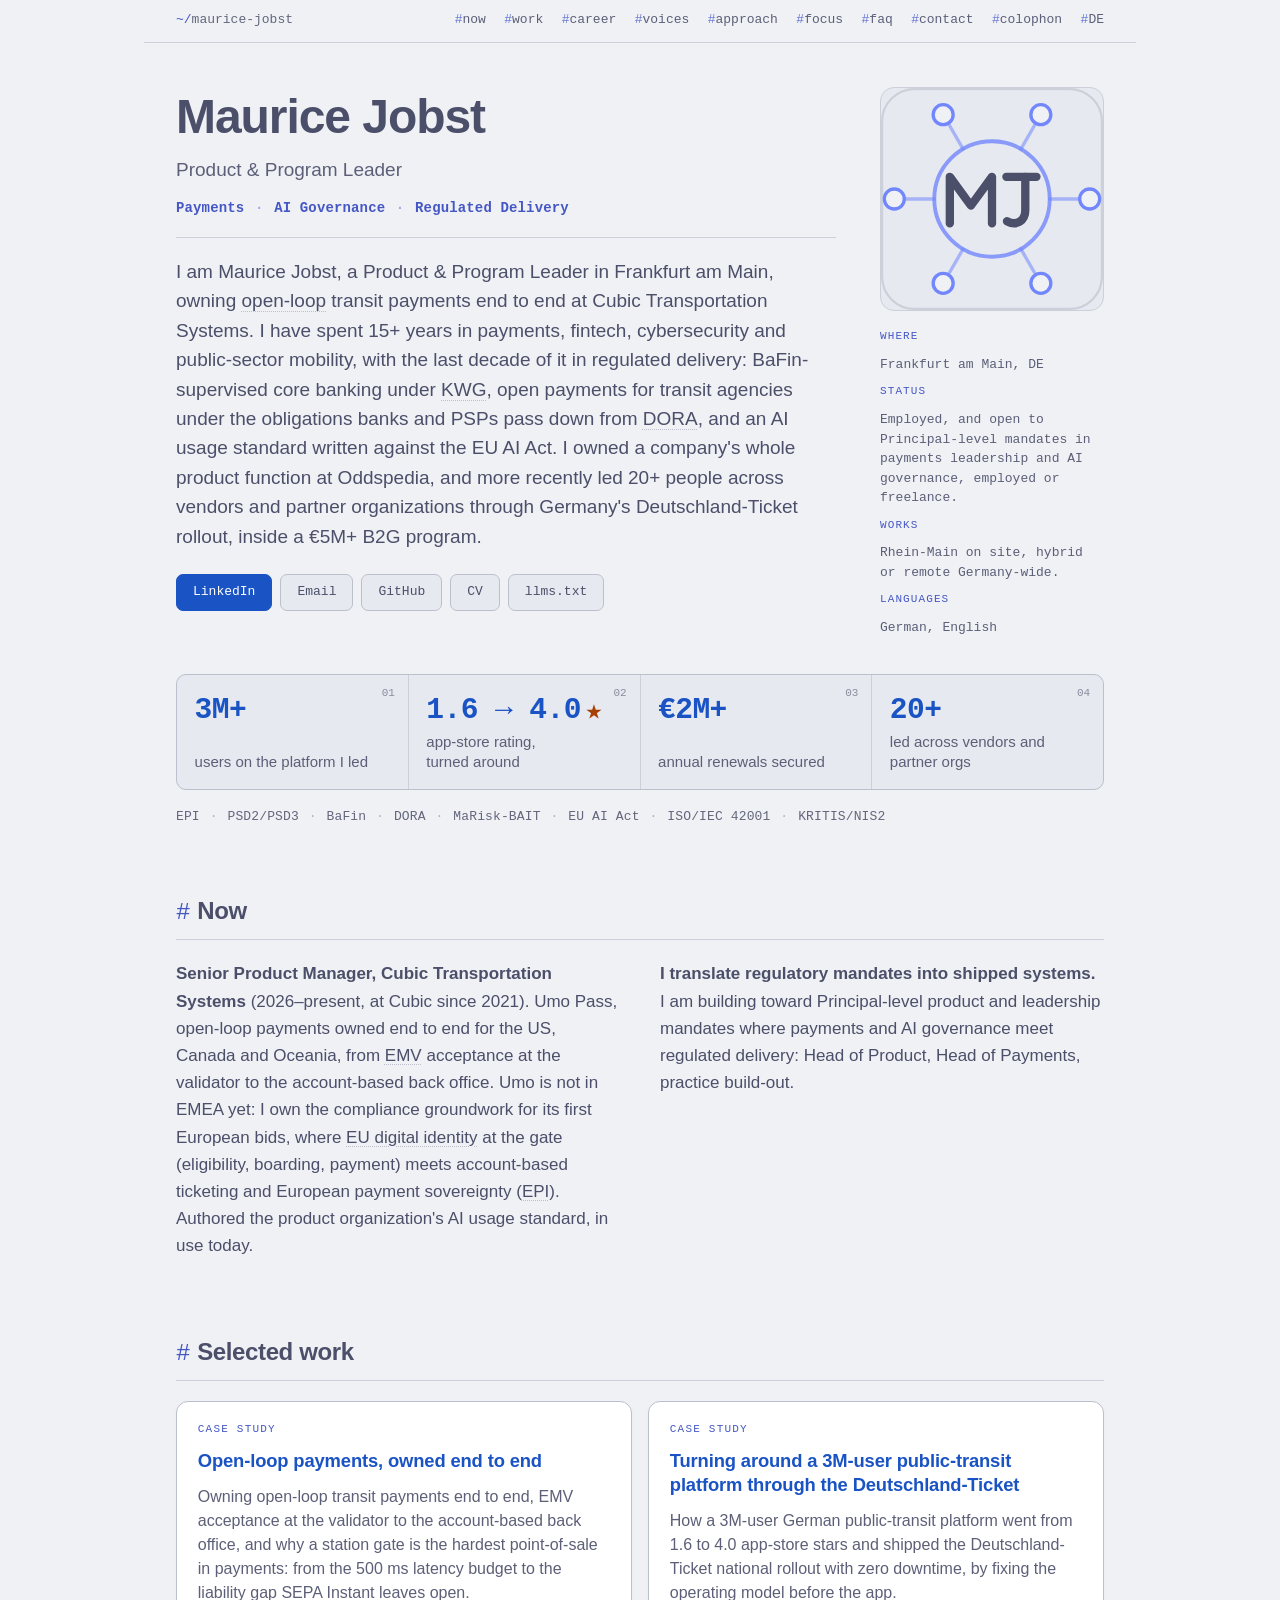
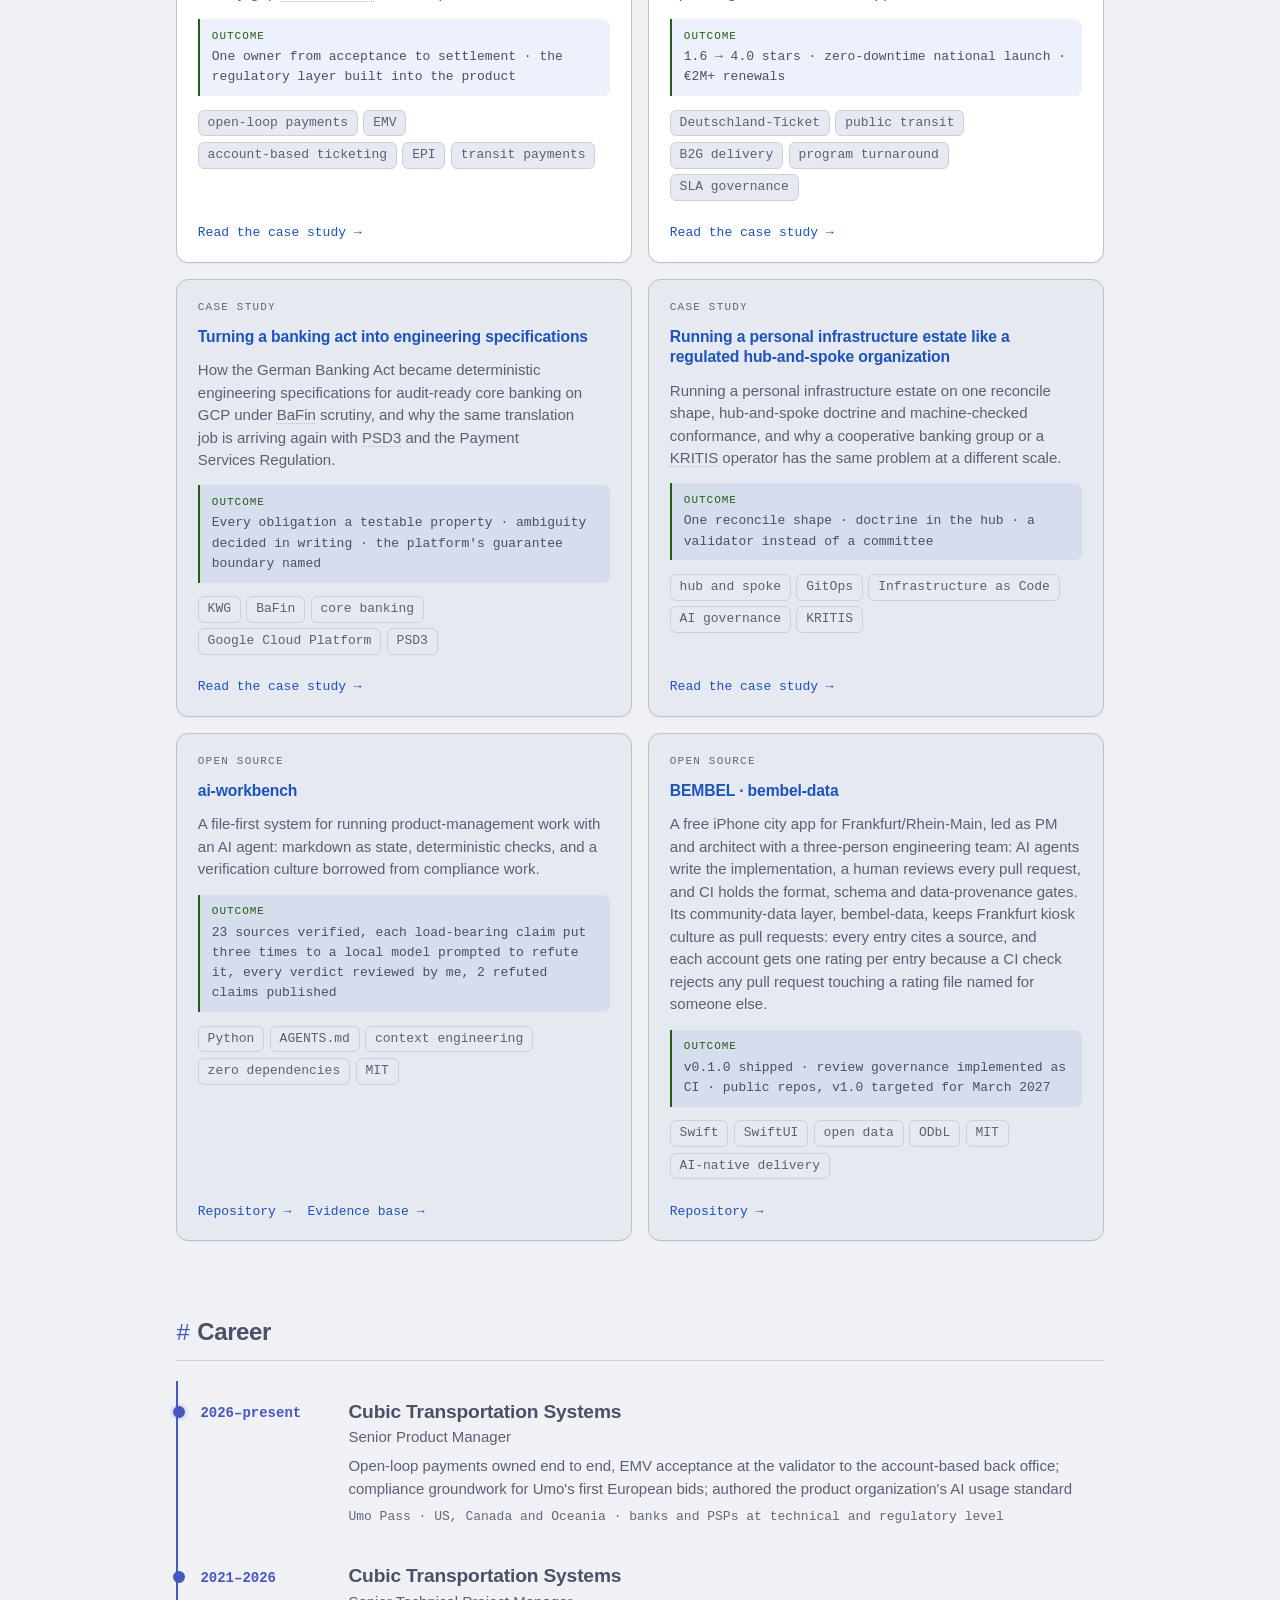
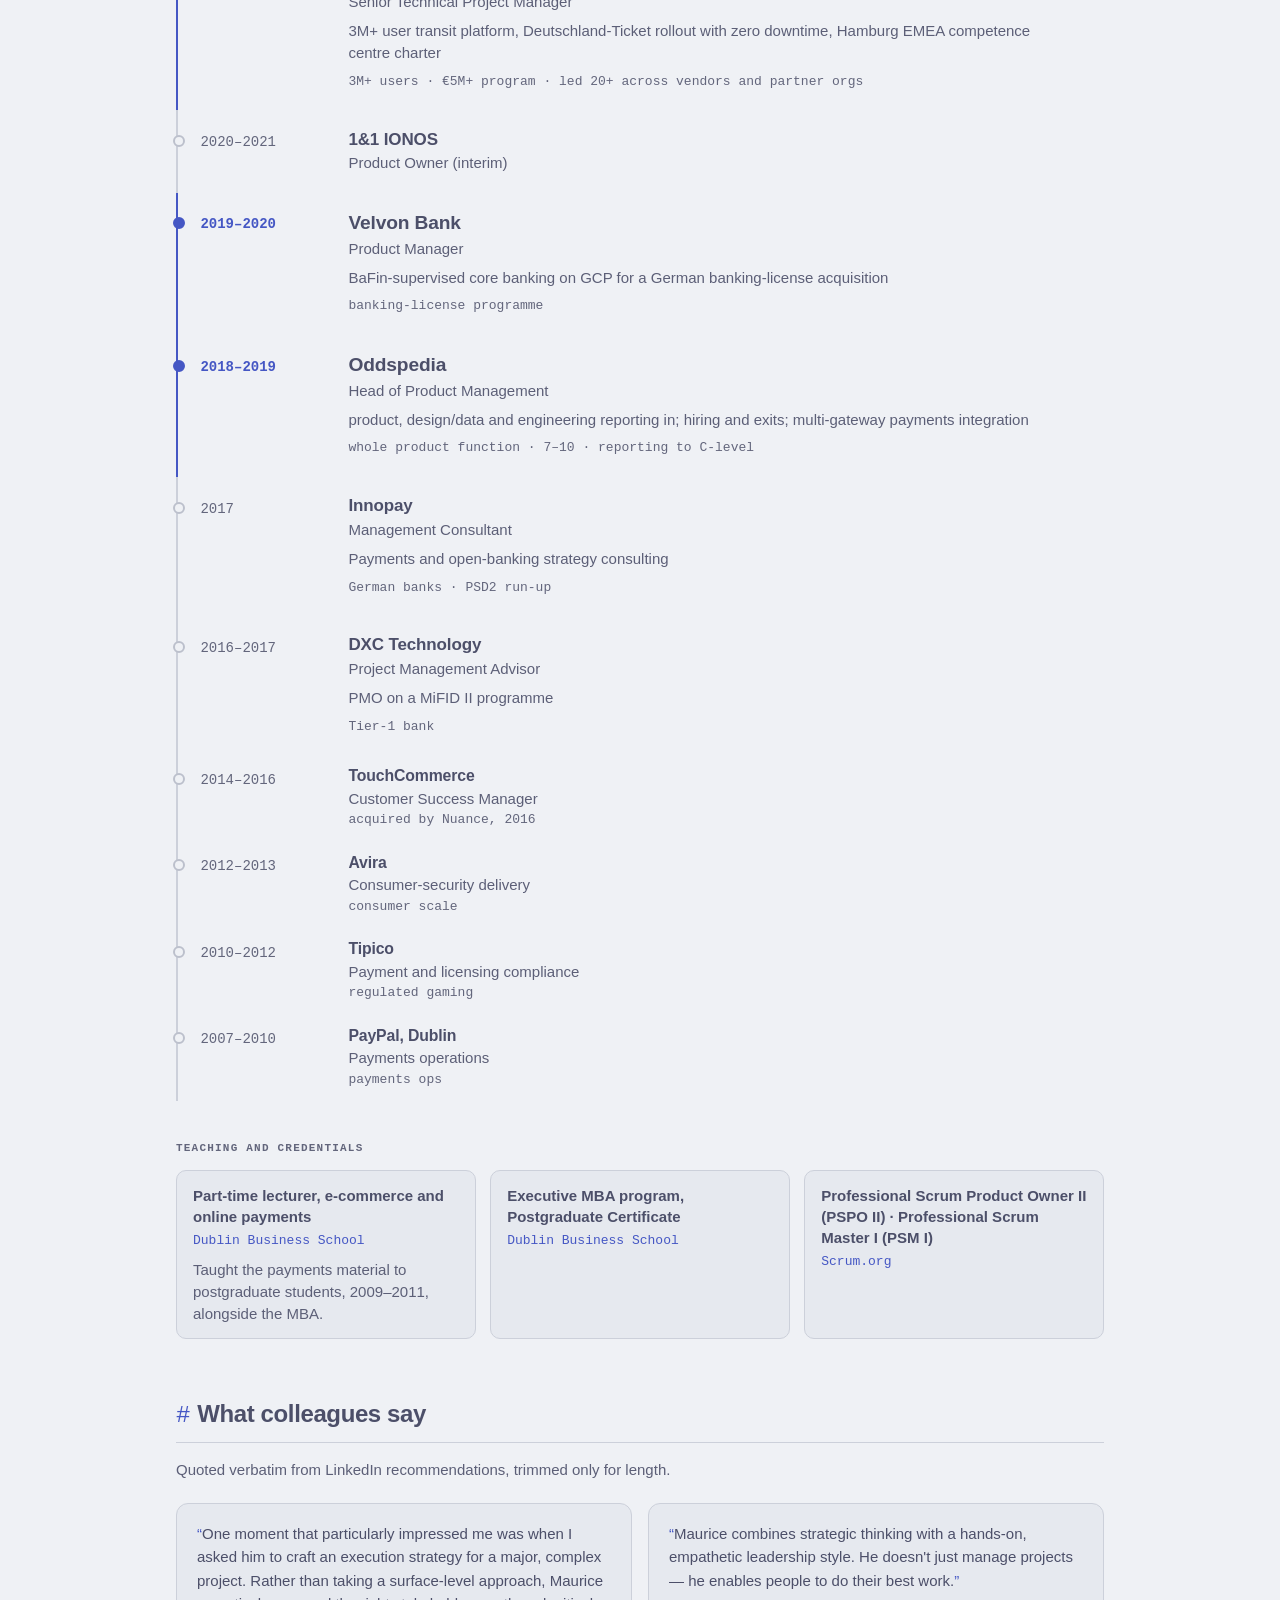
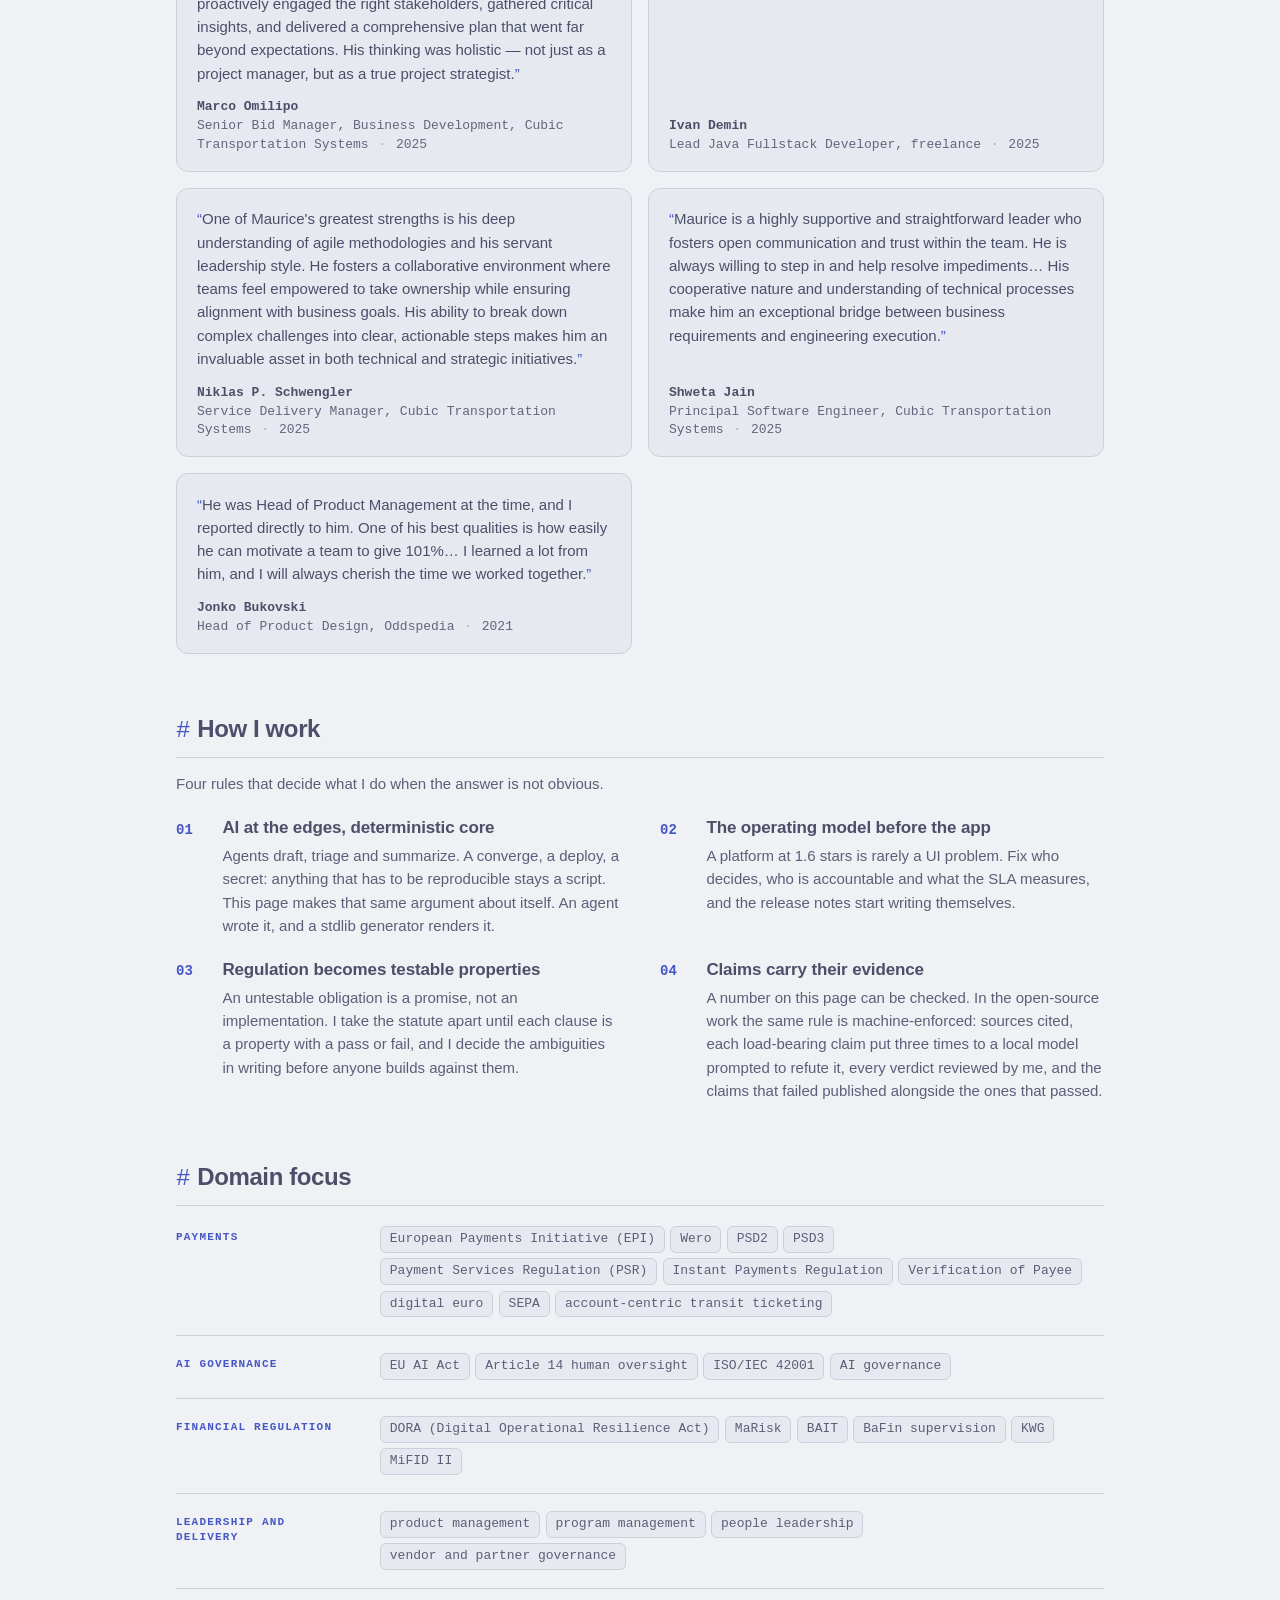
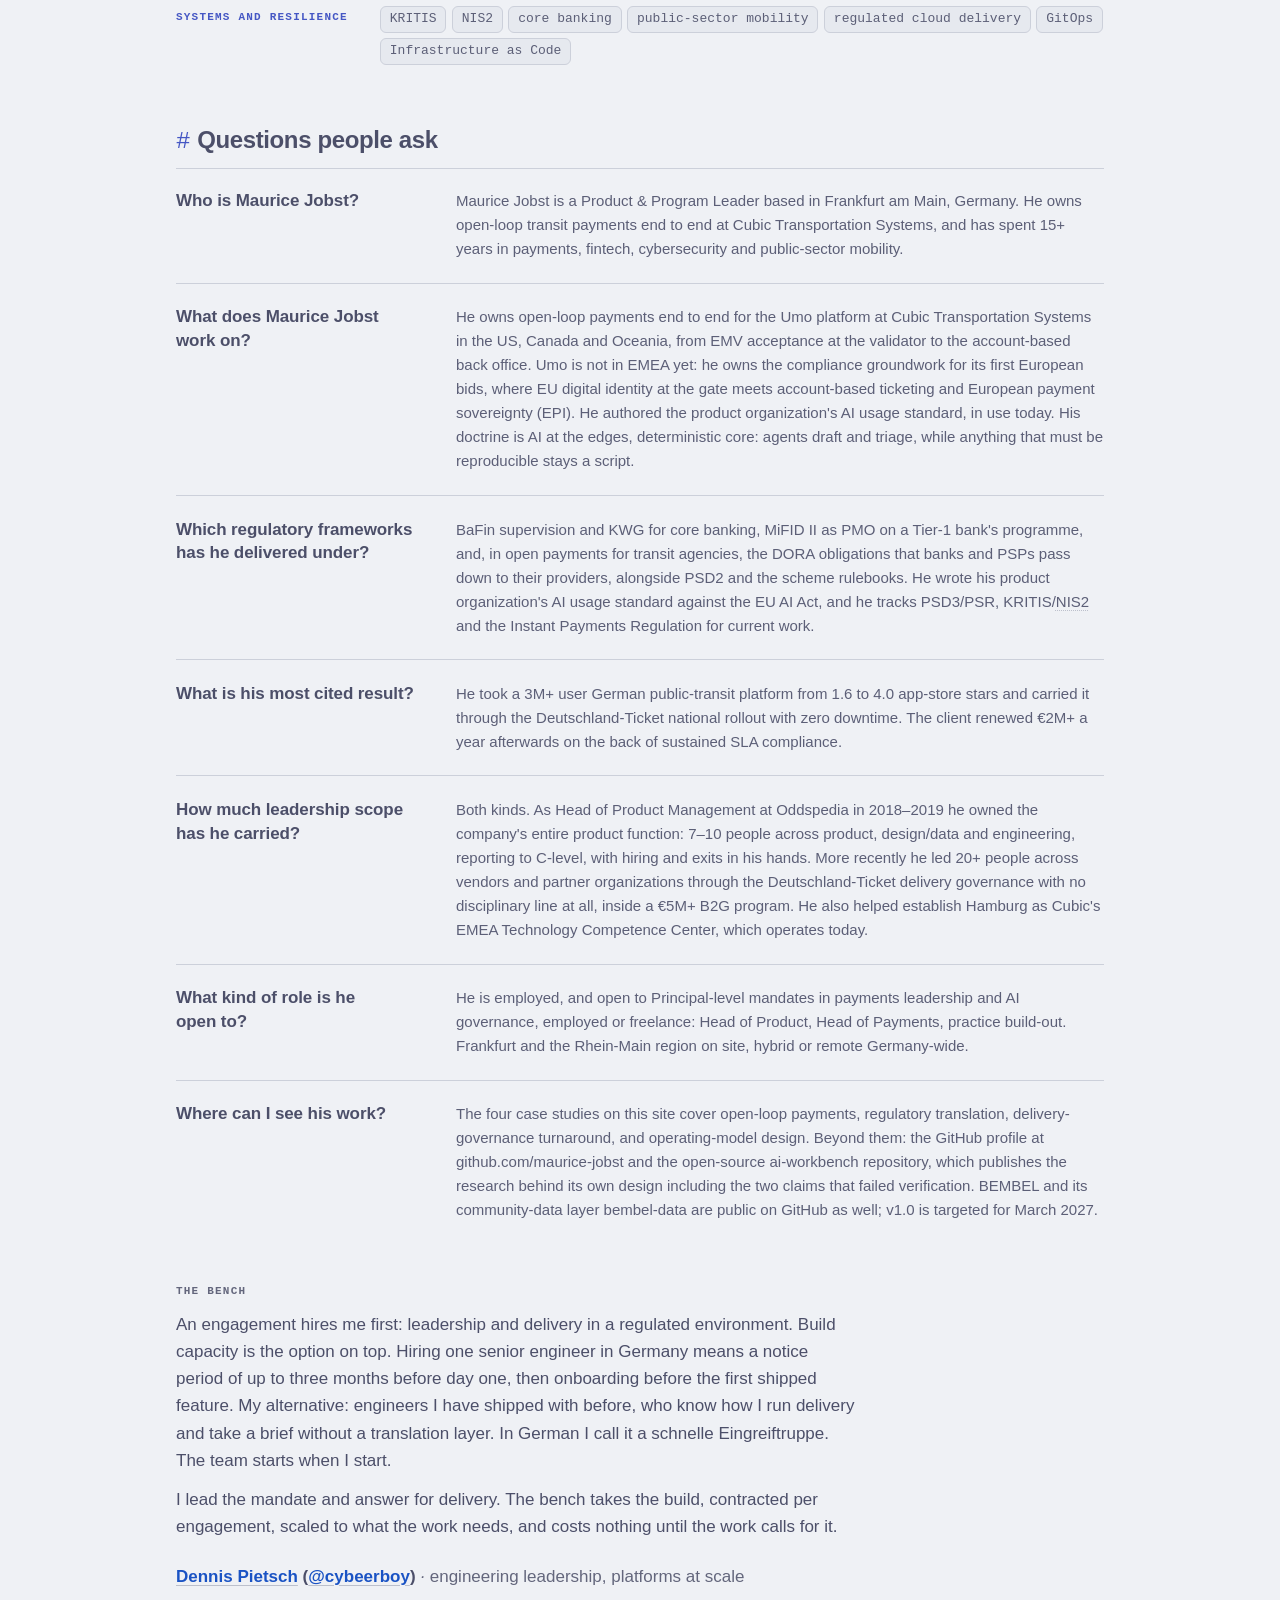
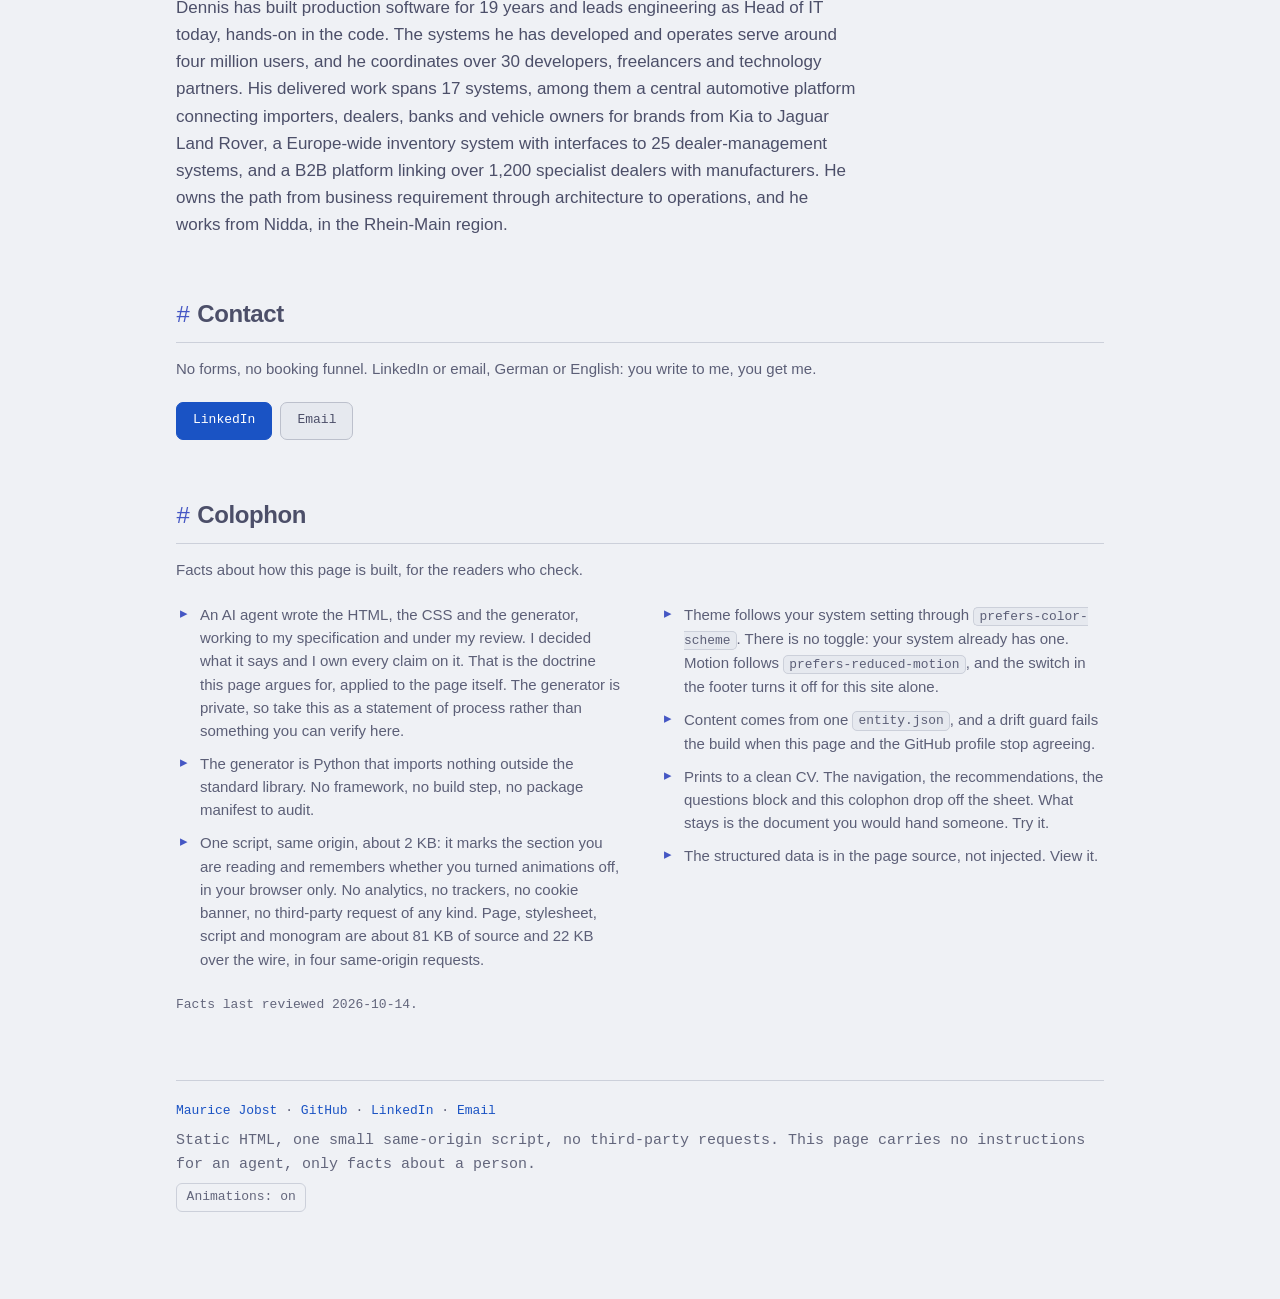
==== commit dc454718: "publish: entity home" ====
--- a/index.html
+++ b/index.html
@@ -25,6 +25,7 @@
 <meta name="theme-color" media="(prefers-color-scheme: light)" content="#eff1f5">
 <meta name="theme-color" media="(prefers-color-scheme: dark)" content="#1e1e2e">
 <link rel="stylesheet" href="assets/styles.css">
+<script src="assets/site.js" defer></script>
 <script type="application/ld+json">
 {
   "@context": "https://schema.org",
@@ -222,10 +223,11 @@
 </script>
 </head>
 <body>
+<div class="progress" aria-hidden="true"></div>
 <a class="skip" href="#main">Skip to content</a>
 <main id="main" class="home">
-<nav class="topnav" aria-label="Sections"><div class="row"><span class="brand">maurice-jobst</span><a href="#now">now</a><a href="#work">work</a><a href="#career">career</a><a href="#voices">voices</a><a href="#approach">approach</a><a href="#focus">focus</a><a href="#faq">faq</a><a href="#contact">contact</a><a href="#colophon">colophon</a><a href="de/" rel="alternate" hreflang="de">DE</a></div></nav>
-<header class="hero"><div class="hero-id"><h1>Maurice Jobst</h1><p class="role">Product &amp; Program Leader</p><p class="rail"><span>Payments</span> <i>·</i> <span>AI Governance</span> <i>·</i> <span>Regulated Delivery</span></p><p class="answer">I am Maurice Jobst, a Product &amp; Program Leader in Frankfurt am Main, owning open-loop transit payments end to end at Cubic Transportation Systems. I have spent 15+ years in payments, fintech, cybersecurity and public-sector mobility, with the last decade of it in regulated delivery: BaFin-supervised core banking under KWG, open payments for transit agencies under the obligations banks and PSPs pass down from DORA, and an AI usage standard written against the EU AI Act. I owned a company's whole product function at Oddspedia, and more recently led 20+ people across vendors and partner organizations through Germany's Deutschland-Ticket rollout, inside a €5M+ B2G program.</p><p class="cta"><a class="btn primary" href="https://www.linkedin.com/in/mauricejobst/">LinkedIn</a><a class="btn" href="mailto:maurice.jobst@gmail.com">Email</a><a class="btn" href="https://github.com/maurice-jobst">GitHub</a><a class="btn" href="cv.html">CV</a><a class="btn" href="llms.txt">llms.txt</a></p></div><aside class="hero-side"><img class="portrait mark" src="assets/monogram.svg" alt="Monogram for Maurice Jobst: the letters MJ inside a hub-and-spoke mark" width="200" height="200"><dl class="at-a-glance"><dt>where</dt><dd>Frankfurt am Main, DE</dd><dt>status</dt><dd>Employed, and open to Principal-level mandates in payments leadership and AI governance, employed or freelance.</dd><dt>works</dt><dd>Rhein-Main on site, hybrid or remote Germany-wide.</dd><dt>languages</dt><dd>German, English</dd></dl></aside></header>
+<nav class="topnav" data-spy aria-label="Sections"><div class="row"><span class="brand">maurice-jobst</span><a href="#now">now</a><a href="#work">work</a><a href="#career">career</a><a href="#voices">voices</a><a href="#approach">approach</a><a href="#focus">focus</a><a href="#faq">faq</a><a href="#contact">contact</a><a href="#colophon">colophon</a><a href="de/" rel="alternate" hreflang="de">DE</a></div></nav>
+<header class="hero"><div class="hero-id"><h1>Maurice Jobst</h1><p class="role">Product &amp; Program Leader</p><p class="rail"><span>Payments</span> <i>·</i> <span>AI Governance</span> <i>·</i> <span>Regulated Delivery</span></p><p class="answer">I am Maurice Jobst, a Product &amp; Program Leader in Frankfurt am Main, owning <button class="gl" type="button" popovertarget="gl-open-loop" style="anchor-name:--gl-open-loop"><dfn>open-loop</dfn></button><span popover id="gl-open-loop" class="gl-pop" style="position-anchor:--gl-open-loop"><span class="gl-t">open-loop</span><span class="gl-x">Paying for transit with an ordinary bank card or phone wallet at the gate, instead of a closed card the operator issues. The fare is worked out afterwards from the taps.</span></span> transit payments end to end at Cubic Transportation Systems. I have spent 15+ years in payments, fintech, cybersecurity and public-sector mobility, with the last decade of it in regulated delivery: BaFin-supervised core banking under <button class="gl" type="button" popovertarget="gl-kwg" style="anchor-name:--gl-kwg"><dfn>KWG</dfn></button><span popover id="gl-kwg" class="gl-pop" style="position-anchor:--gl-kwg"><span class="gl-t">KWG</span><span class="gl-x">The Kreditwesengesetz, Germany&#x27;s Banking Act: the statute that licenses banks and sets their governance duties, including the proper business organisation that MaRisk details.</span></span>, open payments for transit agencies under the obligations banks and PSPs pass down from <button class="gl" type="button" popovertarget="gl-dora" style="anchor-name:--gl-dora"><dfn>DORA</dfn></button><span popover id="gl-dora" class="gl-pop" style="position-anchor:--gl-dora"><span class="gl-t">DORA</span><span class="gl-x">The EU Digital Operational Resilience Act, applicable since January 2025: ICT risk, incident reporting and third-party rules for banks, insurers and payment firms, which they pass down to every vendor in the chain.</span></span>, and an AI usage standard written against the EU AI Act. I owned a company's whole product function at Oddspedia, and more recently led 20+ people across vendors and partner organizations through Germany's Deutschland-Ticket rollout, inside a €5M+ B2G program.</p><p class="cta"><a class="btn primary" href="https://www.linkedin.com/in/mauricejobst/">LinkedIn</a><a class="btn" href="mailto:maurice.jobst@gmail.com">Email</a><a class="btn" href="https://github.com/maurice-jobst">GitHub</a><a class="btn" href="cv.html">CV</a><a class="btn" href="llms.txt">llms.txt</a></p></div><aside class="hero-side"><img class="portrait mark" src="assets/monogram.svg" alt="Monogram for Maurice Jobst: the letters MJ inside a hub-and-spoke mark" width="200" height="200"><dl class="at-a-glance"><dt>where</dt><dd>Frankfurt am Main, DE</dd><dt>status</dt><dd>Employed, and open to Principal-level mandates in payments leadership and AI governance, employed or freelance.</dd><dt>works</dt><dd>Rhein-Main on site, hybrid or remote Germany-wide.</dd><dt>languages</dt><dd>German, English</dd></dl></aside></header>
 <ul class="metrics">
 <li><span class="value">3M+</span><span class="label">users on the platform I led</span></li>
 <li><span class="value">1.6 → 4.0<span class="unit">★</span></span><span class="label">app-store rating, turned around</span></li>
@@ -235,17 +237,17 @@
 <p class="stamp"><span>EPI</span> <i>·</i> <span>PSD2/PSD3</span> <i>·</i> <span>BaFin</span> <i>·</i> <span>DORA</span> <i>·</i> <span>MaRisk-BAIT</span> <i>·</i> <span>EU AI Act</span> <i>·</i> <span>ISO/IEC 42001</span> <i>·</i> <span>KRITIS/NIS2</span></p>
 <h2 id="now"><span class="hash">#</span>Now<a class="anchor" href="#now" aria-label="Link to this section">#</a></h2>
 <div class="prose">
-<p><strong>Senior Product Manager, Cubic Transportation Systems</strong> (2026–present, at Cubic since 2021). Umo Pass, open-loop payments owned end to end for the US, Canada and Oceania, from EMV acceptance at the validator to the account-based back office. Umo is not in EMEA yet: I own the compliance groundwork for its first European bids, where EU digital identity at the gate (eligibility, boarding, payment) meets account-based ticketing and European payment sovereignty (EPI). Authored the product organization&#x27;s AI usage standard, in use today.</p>
+<p><strong>Senior Product Manager, Cubic Transportation Systems</strong> (2026–present, at Cubic since 2021). Umo Pass, open-loop payments owned end to end for the US, Canada and Oceania, from <button class="gl" type="button" popovertarget="gl-emv" style="anchor-name:--gl-emv"><dfn>EMV</dfn></button><span popover id="gl-emv" class="gl-pop" style="position-anchor:--gl-emv"><span class="gl-t">EMV</span><span class="gl-x">The chip-and-contactless card standard run by EMVCo, owned by the big card schemes. At a transit validator it means the bank card or phone wallet in your pocket taps as the ticket.</span></span> acceptance at the validator to the account-based back office. Umo is not in EMEA yet: I own the compliance groundwork for its first European bids, where <button class="gl" type="button" popovertarget="gl-eudi" style="anchor-name:--gl-eudi"><dfn>EU digital identity</dfn></button><span popover id="gl-eudi" class="gl-pop" style="position-anchor:--gl-eudi"><span class="gl-t">EUDI</span><span class="gl-x">The EU Digital Identity Wallet under the revised eIDAS regulation: a state-backed wallet on the phone that proves who you are, or a single attribute such as age or a student status, to a service or a gate.</span></span> at the gate (eligibility, boarding, payment) meets account-based ticketing and European payment sovereignty (<button class="gl" type="button" popovertarget="gl-epi" style="anchor-name:--gl-epi"><dfn>EPI</dfn></button><span popover id="gl-epi" class="gl-pop" style="position-anchor:--gl-epi"><span class="gl-t">EPI</span><span class="gl-x">The European Payments Initiative: a bank-led group of European banks and payment companies building a European payment scheme and wallet, Wero, as an alternative to the US card schemes.</span></span>). Authored the product organization&#x27;s AI usage standard, in use today.</p>
 <p><strong>I translate regulatory mandates into shipped systems.</strong> I am building toward Principal-level product and leadership mandates where payments and AI governance meet regulated delivery: Head of Product, Head of Payments, practice build-out.</p>
 </div>
 <h2 id="work"><span class="hash">#</span>Selected work<a class="anchor" href="#work" aria-label="Link to this section">#</a></h2>
 <div class="grid lead-row">
-<article class="card lead"><p class="kicker">case study</p><h3><a href="case-studies/open-loop-payments-end-to-end.html">Open-loop payments, owned end to end</a></h3><p class="card-desc">Owning open-loop transit payments end to end, EMV acceptance at the validator to the account-based back office, and why a station gate is the hardest point-of-sale in payments: from the 500 ms latency budget to the liability gap SEPA Instant leaves open.</p><p class="outcome"><span>outcome</span> One owner from acceptance to settlement · the regulatory layer built into the product</p><ul class="chips"><li>open-loop payments</li><li>EMV</li><li>account-based ticketing</li><li>EPI</li><li>transit payments</li></ul><p class="card-links"><a href="case-studies/open-loop-payments-end-to-end.html">Read the case study</a></p></article>
+<article class="card lead"><p class="kicker">case study</p><h3><a href="case-studies/open-loop-payments-end-to-end.html">Open-loop payments, owned end to end</a></h3><p class="card-desc">Owning open-loop transit payments end to end, EMV acceptance at the validator to the account-based back office, and why a station gate is the hardest point-of-sale in payments: from the 500 ms latency budget to the liability gap <button class="gl" type="button" popovertarget="gl-sepa-instant" style="anchor-name:--gl-sepa-instant"><dfn>SEPA Instant</dfn></button><span popover id="gl-sepa-instant" class="gl-pop" style="position-anchor:--gl-sepa-instant"><span class="gl-t">SEPA Instant</span><span class="gl-x">Euro credit transfers settled in seconds, around the clock. The EU Instant Payments Regulation made receiving them mandatory for euro-area banks in 2025 and sending them later that year.</span></span> leaves open.</p><p class="outcome"><span>outcome</span> One owner from acceptance to settlement · the regulatory layer built into the product</p><ul class="chips"><li>open-loop payments</li><li>EMV</li><li>account-based ticketing</li><li>EPI</li><li>transit payments</li></ul><p class="card-links"><a href="case-studies/open-loop-payments-end-to-end.html">Read the case study</a></p></article>
 <article class="card lead"><p class="kicker">case study</p><h3><a href="case-studies/deutschland-ticket-turnaround.html">Turning around a 3M-user public-transit platform through the Deutschland-Ticket</a></h3><p class="card-desc">How a 3M-user German public-transit platform went from 1.6 to 4.0 app-store stars and shipped the Deutschland-Ticket national rollout with zero downtime, by fixing the operating model before the app.</p><p class="outcome"><span>outcome</span> 1.6 → 4.0 stars · zero-downtime national launch · €2M+ renewals</p><ul class="chips"><li>Deutschland-Ticket</li><li>public transit</li><li>B2G delivery</li><li>program turnaround</li><li>SLA governance</li></ul><p class="card-links"><a href="case-studies/deutschland-ticket-turnaround.html">Read the case study</a></p></article>
 </div>
 <div class="grid second-row">
-<article class="card secondary"><p class="kicker">case study</p><h3><a href="case-studies/banking-act-to-specifications.html">Turning a banking act into engineering specifications</a></h3><p class="card-desc">How the German Banking Act became deterministic engineering specifications for audit-ready core banking on GCP under BaFin scrutiny, and why the same translation job is arriving again with PSD3 and the Payment Services Regulation.</p><p class="outcome"><span>outcome</span> Every obligation a testable property · ambiguity decided in writing · the platform&#x27;s guarantee boundary named</p><ul class="chips"><li>KWG</li><li>BaFin</li><li>core banking</li><li>Google Cloud Platform</li><li>PSD3</li></ul><p class="card-links"><a href="case-studies/banking-act-to-specifications.html">Read the case study</a></p></article>
-<article class="card secondary"><p class="kicker">case study</p><h3><a href="case-studies/hub-and-spoke-estate.html">Running a personal infrastructure estate like a regulated hub-and-spoke organization</a></h3><p class="card-desc">Running a personal infrastructure estate on one reconcile shape, hub-and-spoke doctrine and machine-checked conformance, and why a cooperative banking group or a KRITIS operator has the same problem at a different scale.</p><p class="outcome"><span>outcome</span> One reconcile shape · doctrine in the hub · a validator instead of a committee</p><ul class="chips"><li>hub and spoke</li><li>GitOps</li><li>Infrastructure as Code</li><li>AI governance</li><li>KRITIS</li></ul><p class="card-links"><a href="case-studies/hub-and-spoke-estate.html">Read the case study</a></p></article>
+<article class="card secondary"><p class="kicker">case study</p><h3><a href="case-studies/banking-act-to-specifications.html">Turning a banking act into engineering specifications</a></h3><p class="card-desc">How the German Banking Act became deterministic engineering specifications for audit-ready core banking on GCP under <button class="gl" type="button" popovertarget="gl-bafin" style="anchor-name:--gl-bafin"><dfn>BaFin</dfn></button><span popover id="gl-bafin" class="gl-pop" style="position-anchor:--gl-bafin"><span class="gl-t">BaFin</span><span class="gl-x">The Federal Financial Supervisory Authority, Germany&#x27;s regulator for banks, insurers and securities firms. A system under BaFin scrutiny is one whose design decisions may be audited.</span></span> scrutiny, and why the same translation job is arriving again with <button class="gl" type="button" popovertarget="gl-psd2-psd3" style="anchor-name:--gl-psd2-psd3"><dfn>PSD3</dfn></button><span popover id="gl-psd2-psd3" class="gl-pop" style="position-anchor:--gl-psd2-psd3"><span class="gl-t">PSD2/PSD3</span><span class="gl-x">The EU payment services directives. PSD2 (2015) brought strong customer authentication and open banking; PSD3 with the Payment Services Regulation is its successor package, provisionally agreed by Council and Parliament in November 2025 and not yet in force.</span></span> and the Payment Services Regulation.</p><p class="outcome"><span>outcome</span> Every obligation a testable property · ambiguity decided in writing · the platform&#x27;s guarantee boundary named</p><ul class="chips"><li>KWG</li><li>BaFin</li><li>core banking</li><li>Google Cloud Platform</li><li>PSD3</li></ul><p class="card-links"><a href="case-studies/banking-act-to-specifications.html">Read the case study</a></p></article>
+<article class="card secondary"><p class="kicker">case study</p><h3><a href="case-studies/hub-and-spoke-estate.html">Running a personal infrastructure estate like a regulated hub-and-spoke organization</a></h3><p class="card-desc">Running a personal infrastructure estate on one reconcile shape, hub-and-spoke doctrine and machine-checked conformance, and why a cooperative banking group or a <button class="gl" type="button" popovertarget="gl-kritis" style="anchor-name:--gl-kritis"><dfn>KRITIS</dfn></button><span popover id="gl-kritis" class="gl-pop" style="position-anchor:--gl-kritis"><span class="gl-t">KRITIS</span><span class="gl-x">Germany&#x27;s critical-infrastructure regime: operators of energy, water, health, transport and finance installations above a threshold must meet the BSI&#x27;s security requirements, run attack detection and report incidents, since December 2025 under the law that transposed NIS2.</span></span> operator has the same problem at a different scale.</p><p class="outcome"><span>outcome</span> One reconcile shape · doctrine in the hub · a validator instead of a committee</p><ul class="chips"><li>hub and spoke</li><li>GitOps</li><li>Infrastructure as Code</li><li>AI governance</li><li>KRITIS</li></ul><p class="card-links"><a href="case-studies/hub-and-spoke-estate.html">Read the case study</a></p></article>
 <article class="card secondary"><p class="kicker">open source</p><h3><a href="https://github.com/maurice-jobst/ai-workbench">ai-workbench</a></h3><p class="card-desc">A file-first system for running product-management work with an AI agent: markdown as state, deterministic checks, and a verification culture borrowed from compliance work.</p><p class="outcome"><span>outcome</span> 23 sources verified, each load-bearing claim put three times to a local model prompted to refute it, every verdict reviewed by me, 2 refuted claims published</p><ul class="chips"><li>Python</li><li>AGENTS.md</li><li>context engineering</li><li>zero dependencies</li><li>MIT</li></ul><p class="card-links"><a href="https://github.com/maurice-jobst/ai-workbench">Repository</a> <a href="https://github.com/maurice-jobst/ai-workbench/blob/main/docs/science.md">Evidence base</a></p></article>
 <article class="card secondary"><p class="kicker">open source</p><h3><a href="https://github.com/maurice-jobst/bembel">BEMBEL · bembel-data</a></h3><p class="card-desc">A free iPhone city app for Frankfurt/Rhein-Main, led as PM and architect with a three-person engineering team: AI agents write the implementation, a human reviews every pull request, and CI holds the format, schema and data-provenance gates. Its community-data layer, bembel-data, keeps Frankfurt kiosk culture as pull requests: every entry cites a source, and each account gets one rating per entry because a CI check rejects any pull request touching a rating file named for someone else.</p><p class="outcome"><span>outcome</span> v0.1.0 shipped · review governance implemented as CI · public repos, v1.0 targeted for March 2027</p><ul class="chips"><li>Swift</li><li>SwiftUI</li><li>open data</li><li>ODbL</li><li>MIT</li><li>AI-native delivery</li></ul><p class="card-links"><a href="https://github.com/maurice-jobst/bembel">Repository</a></p></article>
 </div>
@@ -276,7 +278,7 @@
 <dt id="what-does-maurice-jobst-work-on">What does Maurice Jobst work on?</dt>
 <dd>He owns open-loop payments end to end for the Umo platform at Cubic Transportation Systems in the US, Canada and Oceania, from EMV acceptance at the validator to the account-based back office. Umo is not in EMEA yet: he owns the compliance groundwork for its first European bids, where EU digital identity at the gate meets account-based ticketing and European payment sovereignty (EPI). He authored the product organization&#x27;s AI usage standard, in use today. His doctrine is AI at the edges, deterministic core: agents draft and triage, while anything that must be reproducible stays a script.</dd>
 <dt id="which-regulatory-frameworks-has-he-delivered-under">Which regulatory frameworks has he delivered under?</dt>
-<dd>BaFin supervision and KWG for core banking, MiFID II as PMO on a Tier-1 bank&#x27;s programme, and, in open payments for transit agencies, the DORA obligations that banks and PSPs pass down to their providers, alongside PSD2 and the scheme rulebooks. He wrote his product organization&#x27;s AI usage standard against the EU AI Act, and he tracks PSD3/PSR, KRITIS/NIS2 and the Instant Payments Regulation for current work.</dd>
+<dd>BaFin supervision and KWG for core banking, MiFID II as PMO on a Tier-1 bank&#x27;s programme, and, in open payments for transit agencies, the DORA obligations that banks and PSPs pass down to their providers, alongside PSD2 and the scheme rulebooks. He wrote his product organization&#x27;s AI usage standard against the EU AI Act, and he tracks PSD3/PSR, KRITIS/<button class="gl" type="button" popovertarget="gl-nis2" style="anchor-name:--gl-nis2"><dfn>NIS2</dfn></button><span popover id="gl-nis2" class="gl-pop" style="position-anchor:--gl-nis2"><span class="gl-t">NIS2</span><span class="gl-x">The EU&#x27;s second network and information security directive, in force since 2023: cybersecurity duties and management liability for essential and important entities across sectors, transposed into German law in 2025.</span></span> and the Instant Payments Regulation for current work.</dd>
 <dt id="what-is-his-most-cited-result">What is his most cited result?</dt>
 <dd>He took a 3M+ user German public-transit platform from 1.6 to 4.0 app-store stars and carried it through the Deutschland-Ticket national rollout with zero downtime. The client renewed €2M+ a year afterwards on the back of sustained SLA compliance.</dd>
 <dt id="how-much-leadership-scope-has-he-carried">How much leadership scope has he carried?</dt>
@@ -295,17 +297,18 @@
 <ul class="colophon">
 <li>An AI agent wrote the HTML, the CSS and the generator, working to my specification and under my review. I decided what it says and I own every claim on it. That is the doctrine this page argues for, applied to the page itself. The generator is private, so take this as a statement of process rather than something you can verify here.</li>
 <li>The generator is Python that imports nothing outside the standard library. No framework, no build step, no package manifest to audit.</li>
-<li>Zero JavaScript. No analytics, no trackers, no cookie banner, no third-party request of any kind. Page, stylesheet and monogram are about 60 KB of source and 16 KB over the wire, in three same-origin requests.</li>
-<li>Theme follows your system setting through <code>prefers-color-scheme</code>. There is no toggle because a toggle would need a script.</li>
+<li>One script, same origin, about 2 KB: it marks the section you are reading and remembers whether you turned animations off, in your browser only. No analytics, no trackers, no cookie banner, no third-party request of any kind. Page, stylesheet, script and monogram are about 81 KB of source and 22 KB over the wire, in four same-origin requests.</li>
+<li>Theme follows your system setting through <code>prefers-color-scheme</code>. There is no toggle: your system already has one. Motion follows <code>prefers-reduced-motion</code>, and the switch in the footer turns it off for this site alone.</li>
 <li>Content comes from one <code>entity.json</code>, and a drift guard fails the build when this page and the GitHub profile stop agreeing.</li>
 <li>Prints to a clean CV. The navigation, the recommendations, the questions block and this colophon drop off the sheet. What stays is the document you would hand someone. Try it.</li>
 <li>The structured data is in the page source, not injected. View it.</li>
 </ul>
-<p class="updated">Facts last reviewed <time datetime="2026-10-03">2026-10-03</time>.</p>
+<p class="updated">Facts last reviewed <time datetime="2026-10-14">2026-10-14</time>.</p>
 </main>
 <footer>
 <p><a href="index.html">Maurice Jobst</a> · <a href="https://github.com/maurice-jobst">GitHub</a> · <a href="https://www.linkedin.com/in/mauricejobst/">LinkedIn</a> · <a href="mailto:maurice.jobst@gmail.com">Email</a></p>
-<p class="fine">Static HTML, zero JavaScript, no third-party requests. This page carries no instructions for an agent, only facts about a person.</p>
+<p class="fine">Static HTML, one small same-origin script, no third-party requests. This page carries no instructions for an agent, only facts about a person.</p>
+<p><button id="motion-toggle" type="button" class="motion" hidden aria-pressed="false" data-on="Animations: on" data-off="Animations: off">Animations: on</button></p>
 </footer>
 </body>
 </html>
--- a/assets/styles.css
+++ b/assets/styles.css
@@ -23,7 +23,14 @@
  * deliberate departure from the published palette. Verified, not eyeballed:
  * every pair in this file was run through a contrast script.
  *
- * No web fonts, no JavaScript, no third-party request. System stacks only.
+ * No web fonts, no third-party request, system stacks only. One same-origin
+ * script (site.js) marks the section being read and keeps the motion switch;
+ * every effect below is CSS and degrades to the plain page without it.
+ *
+ * MOTION. Three guards, one rule: html.motion-off (the footer switch),
+ * prefers-reduced-motion and print each turn every animation off. The reveal
+ * and the progress line use scroll-driven animations behind @supports, so a
+ * browser without them renders the page as it was before 2026-10-14.
  */
 
 :root {
@@ -95,7 +102,60 @@
 html { scroll-behavior: smooth; scroll-padding-top: 4.5rem; }
 @media (prefers-reduced-motion: reduce) {
   html { scroll-behavior: auto; }
-  * { transition: none !important; }
+  *, *::before, *::after { transition: none !important; animation: none !important; }
+}
+html.motion-off { scroll-behavior: auto; }
+html.motion-off *, html.motion-off *::before, html.motion-off *::after {
+  transition: none !important; animation: none !important;
+}
+
+/* ---- view transitions ------------------------------------------------- */
+
+/* EN/DE and the case-study links cross-fade instead of flashing white. Same
+   origin, so the browser does it on its own; nothing to script. */
+@view-transition { navigation: auto; }
+::view-transition-old(root), ::view-transition-new(root) { animation-duration: 0.18s; }
+@media (prefers-reduced-motion: reduce) {
+  @view-transition { navigation: none; }
+}
+
+/* ---- reading progress ------------------------------------------------- */
+
+/* A 2px accent line along the top edge, scaled by how far down the document
+   the reader is. Scroll-driven, so it costs no script and no layout. */
+.progress {
+  position: fixed;
+  top: 0; left: 0;
+  width: 100%;
+  height: 2px;
+  z-index: 6;
+  background: var(--accent);
+  transform-origin: 0 50%;
+  transform: scaleX(0);
+  pointer-events: none;
+}
+@supports (animation-timeline: scroll()) {
+  .progress { animation: progress linear both; animation-timeline: scroll(root); }
+}
+@keyframes progress { from { transform: scaleX(0); } to { transform: scaleX(1); } }
+html.motion-off .progress { display: none; }
+
+/* ---- reveal ----------------------------------------------------------- */
+
+/* Blocks fade up as they enter the viewport: 8px and 0.4s of the scroll range,
+   not a slideshow. `translate` rather than `transform`, so the card hover lift
+   on `transform` still applies once the reveal has finished. Content above the
+   fold is past its entry range on load and renders settled. */
+@supports (animation-timeline: view()) {
+  h2, .card, .entry, .quote, .principles > li, .speaking > li, .focus-group, .qa > dt, .qa > dd {
+    animation: reveal linear both;
+    animation-timeline: view();
+    animation-range: entry 0% entry 40%;
+  }
+}
+@keyframes reveal {
+  from { opacity: 0; translate: 0 8px; }
+  to { opacity: 1; translate: 0 0; }
 }
 
 body {
@@ -185,6 +245,8 @@
 .topnav a { color: var(--fg-muted); }
 .topnav a::before { content: "#"; color: var(--accent-2); opacity: 0.8; }
 .topnav a:hover { color: var(--accent); text-decoration: none; }
+.topnav a.is-reading { color: var(--fg); }
+.topnav a.is-reading::before { color: var(--accent); opacity: 1; }
 
 /* ---- hero ------------------------------------------------------------- */
 
@@ -208,7 +270,7 @@
   line-height: 1.06;
   letter-spacing: -0.022em;
   text-wrap: balance;
-  margin: 0 0 0.3rem;
+  margin: 0.35rem 0 0.75rem;
 }
 .hero .role {
   font-size: 1.1875rem;
@@ -327,10 +389,13 @@
 @media (min-width: 40rem) {
   .metrics { grid-template-columns: repeat(4, minmax(0, 1fr)); }
 }
+.metrics { counter-reset: metric; }
 .metrics li {
-  padding: 1rem 1.1rem;
+  padding: 1.15rem 1.1rem 1.05rem;
   margin: 0;
   background: var(--bg-soft);
+  position: relative;
+  counter-increment: metric;
   /* the four labels are different lengths; anchoring the figure to the top and
      the label to the bottom keeps the baselines level when one of them wraps */
   display: flex;
@@ -338,15 +403,26 @@
   justify-content: space-between;
   gap: 0.3rem;
 }
+/* the running number top-right is the one borrowing from pietsch.xyz that
+   survived the register check: it says "four facts, counted", nothing more */
+.metrics li::before {
+  content: "0" counter(metric);
+  position: absolute;
+  top: 0.65rem; right: 0.8rem;
+  font-family: var(--mono);
+  font-size: var(--fs-mono-xs);
+  color: var(--fg-faint);
+  opacity: 0.7;
+}
 .metrics .value {
   display: block;
   font-family: var(--mono);
   font-variant-numeric: tabular-nums lining-nums;
-  font-size: 1.4rem;
+  font-size: 1.85rem;
   font-weight: 600;
-  letter-spacing: -0.015em;
-  line-height: 1.2;
-  color: var(--fg);
+  letter-spacing: -0.02em;
+  line-height: 1.15;
+  color: var(--accent);
 }
 /* the glyph that says what the figure is, so the label does not have to */
 .metrics .unit {
@@ -376,12 +452,18 @@
 
 /* ---- headings --------------------------------------------------------- */
 
+/* Cap height to the grid: the half-leading above a heading's capitals and below
+   its baseline is trimmed, so a heading sits on its rule and under its margin
+   at the distance the number says, not the distance plus the font's air. The
+   margins below were re-tuned once by eye after the trim (2026-10-14); a
+   browser without the property shows the pre-trim rhythm, a few px looser. */
+h1, h2, h3, .card h3, .metrics .value { text-box-trim: trim-both; text-box-edge: cap alphabetic; }
 h2 {
   font-size: 1.5rem;
   line-height: 1.25;
   letter-spacing: -0.016em;
-  margin: 3.5rem 0 1.15rem;
-  padding-bottom: 0.5rem;
+  margin: 3.75rem 0 1.25rem;
+  padding-bottom: 0.7rem;
   border-bottom: 1px solid var(--border-soft);
 }
 h2 .hash {
@@ -394,7 +476,7 @@
   font-size: 1.1rem;
   line-height: 1.35;
   letter-spacing: -0.008em;
-  margin: 2rem 0 0.4rem;
+  margin: 2.1rem 0 0.6rem;
 }
 h3 + p { margin-top: 0; }
 h3.sub {
@@ -454,9 +536,23 @@
   box-shadow: var(--shadow-card);
   display: flex;
   flex-direction: column;
-  transition: border-color 0.15s ease, box-shadow 0.15s ease;
-}
-.card:hover { border-color: var(--accent); box-shadow: var(--shadow-card-hover); }
+  position: relative;
+  transition: border-color 0.15s ease, box-shadow 0.15s ease, transform 0.18s ease;
+}
+.card:hover { border-color: var(--accent); box-shadow: var(--shadow-card-hover); transform: translateY(-2px); }
+/* a short accent tick in the bottom-right corner, shown on hover: the card
+   acknowledges the pointer without changing colour all over */
+.card::after {
+  content: "";
+  position: absolute;
+  right: 1rem; bottom: -1px;
+  width: 1.4rem; height: 2px;
+  background: var(--accent);
+  border-radius: 1px;
+  opacity: 0;
+  transition: opacity 0.18s ease;
+}
+.card:hover::after { opacity: 1; }
 
 /* The two client engagements carry the pitch; the doctrine piece and the
    open-source work sit below at a lower weight rather than as their peers. */
@@ -475,7 +571,7 @@
   margin: 0 0 0.5rem;
 }
 .card.lead .kicker { color: var(--accent-2); }
-.card h3 { margin: 0 0 0.55rem; font-size: 1.02rem; line-height: 1.3; }
+.card h3 { margin: 0.15rem 0 0.75rem; font-size: 1.02rem; line-height: 1.3; }
 .card-desc { font-size: var(--fs-sm); line-height: 1.5; color: var(--fg-muted); margin: 0 0 0.85rem; }
 
 /* The label sits on its own line. Inline, the wrapped text ran back underneath
@@ -564,6 +660,15 @@
 }
 .entry.lead { border-left-color: var(--accent-2); }
 .entry.lead::before { border-color: var(--accent-2); background: var(--accent-2); }
+/* the first lead entry is the present: its node breathes, slowly, 3px of halo */
+.timeline > .entry.lead:first-child::before {
+  box-shadow: 0 0 0 3px var(--accent-2-soft);
+  animation: node-glow 3.2s ease-in-out infinite;
+}
+@keyframes node-glow {
+  0%, 100% { box-shadow: 0 0 0 3px var(--accent-2-soft); }
+  50% { box-shadow: 0 0 0 7px transparent; }
+}
 .entry.compact { padding-top: 0.7rem; padding-bottom: 0.7rem; }
 .entry.compact::before { top: 1.1rem; }
 
@@ -828,6 +933,110 @@
 
 .fine { color: var(--fg-faint); font-size: var(--fs-sm); line-height: 1.55; }
 
+/* ---- glossary --------------------------------------------------------- */
+
+/* The estate's glossary grammar (aurelius ADR 2026-09-25 §3, shared with
+   shop.home and money.home): the first use of a term on a page is a button
+   around a <dfn>, the explanation a [popover] span beside it. Click or tap
+   opens, Escape or a click outside closes. Here the popover is anchored under
+   the term (CSS anchor positioning, Baseline September 2026) and flips above
+   when there is no room; a browser without anchors places it centred in the
+   top layer, which is the UA default, and one without the Popover API shows
+   the term as plain text. */
+.gl {
+  all: unset;
+  cursor: pointer;
+  text-decoration: underline dotted var(--border);
+  text-decoration-thickness: 1px;
+  text-underline-offset: 0.2em;
+}
+.gl:hover, .gl:focus-visible { text-decoration-color: var(--accent); }
+.gl:focus-visible { outline: 2px solid var(--accent); outline-offset: 2px; border-radius: 3px; }
+.gl dfn { font-style: inherit; }
+.gl-pop {
+  position: absolute;
+  /* position-anchor is inline on the element: one name per term, see build.py */
+  position-area: block-end span-inline-end;
+  position-try-fallbacks: flip-block, flip-inline, flip-block flip-inline;
+  margin: 0.45rem 0 0;
+  width: min(22rem, calc(100vw - 2 * var(--pad)));
+  padding: 0.8rem 0.95rem 0.85rem;
+  border: 1px solid var(--border);
+  border-radius: 10px;
+  background: var(--bg-raised);
+  color: var(--fg);
+  box-shadow: 0 6px 24px rgba(0, 0, 0, 0.18);
+  font-family: var(--sans);
+  font-size: var(--fs-sm);
+  line-height: 1.5;
+  text-wrap: pretty;
+}
+.gl-pop > span { display: block; }
+.gl-pop .gl-t {
+  font-family: var(--mono);
+  font-size: var(--fs-mono-sm);
+  font-weight: 600;
+  color: var(--accent-2);
+  margin-bottom: 0.3rem;
+}
+.gl-pop::backdrop { background: transparent; }
+/* On a phone an anchored card has no room on either side of the term, so the
+   popover becomes a sheet above the bottom edge instead: anchoring off, plain
+   insets on. The anchor name stays inline and simply has nothing to do. */
+@media (max-width: 40rem) {
+  .gl-pop {
+    position: fixed;
+    position-area: none;
+    position-try-fallbacks: none;
+    inset: auto var(--pad) var(--pad) var(--pad);
+    width: auto;
+    margin: 0;
+  }
+}
+/* entry: fade and lift in, @starting-style gives the from-state for an element
+   that has just been shown; exit is instant, which is what a dismissal wants */
+.gl-pop:popover-open { opacity: 1; translate: 0 0; transition: opacity 0.16s ease, translate 0.16s ease; }
+@starting-style { .gl-pop:popover-open { opacity: 0; translate: 0 -4px; } }
+@supports not selector(:popover-open) { .gl { text-decoration: none; cursor: auto; } .gl-pop { display: none; } }
+
+/* ---- article table of contents ---------------------------------------- */
+
+/* Inline under the breadcrumb on a narrow screen; at 86rem and up it moves into
+   the left gutter outside the frame and sticks, the section being read marked
+   by the script. `position: fixed` with a calc against the centred frame keeps
+   the article's own column untouched at every width. The breakpoint is the
+   frame (58rem) plus two gutters wide enough for the list (12.5rem each) plus
+   a margin: below it the calc lands off the left edge. */
+.toc { margin: 0 0 1.5rem; }
+.toc .kicker { margin-bottom: 0.4rem; }
+.toc ol {
+  list-style: none;
+  margin: 0; padding: 0;
+  font-family: var(--mono);
+  font-size: var(--fs-mono-sm);
+  line-height: 1.5;
+  display: flex; flex-wrap: wrap; gap: 0.2rem 1rem;
+}
+.toc li { margin: 0; }
+.article .toc a { color: var(--fg-muted); text-decoration: none; }
+.toc a::before { content: "#"; color: var(--accent-2); opacity: 0.8; margin-right: 0.2em; }
+.article .toc a:hover { color: var(--accent); text-decoration: none; }
+.toc a.is-reading { color: var(--fg); }
+.toc a.is-reading::before { color: var(--accent); opacity: 1; }
+@media (min-width: 86rem) {
+  .toc {
+    position: fixed;
+    top: 5.5rem;
+    left: calc(50% - var(--frame) / 2 - 12.5rem);
+    width: 11rem;
+    margin: 0;
+    padding-left: 0.9rem;
+    border-left: 1px solid var(--border-soft);
+  }
+  .toc ol { display: grid; gap: 0.35rem; }
+  .toc a { display: block; text-wrap: pretty; }
+}
+
 .breadcrumb {
   font-family: var(--mono);
   font-size: var(--fs-mono-sm);
@@ -893,6 +1102,16 @@
   line-height: 1.6;
 }
 footer p { margin-bottom: 0.45rem; }
+.motion {
+  font: inherit;
+  color: var(--fg-faint);
+  background: none;
+  border: 1px solid var(--border-soft);
+  border-radius: 6px;
+  padding: 0.2rem 0.6rem;
+  cursor: pointer;
+}
+.motion:hover { color: var(--accent); border-color: var(--accent); }
 
 /* ---- print: a clean CV ------------------------------------------------ */
 
@@ -918,9 +1137,12 @@
      colophon about how the page is built — none of which belongs on a document
      someone prints to read on a train. Everything a CV is actually for stays. */
   .topnav, .cta, .anchor, .card-links, .updated, .section-note, .portrait,
-  #voices, .quotes, #faq, .qa, #contact, #colophon, ul.colophon, .collaborators {
+  #voices, .quotes, #faq, .qa, #contact, #colophon, ul.colophon, .collaborators,
+  .progress, .toc, .motion, .gl-pop {
     display: none;
   }
+  .gl { text-decoration: none; }
+  *, *::before, *::after { animation: none !important; transition: none !important; }
 
   .hero { display: grid; grid-template-columns: minmax(0, 1fr) 15rem; margin-top: 0; }
   .at-a-glance { display: block; }
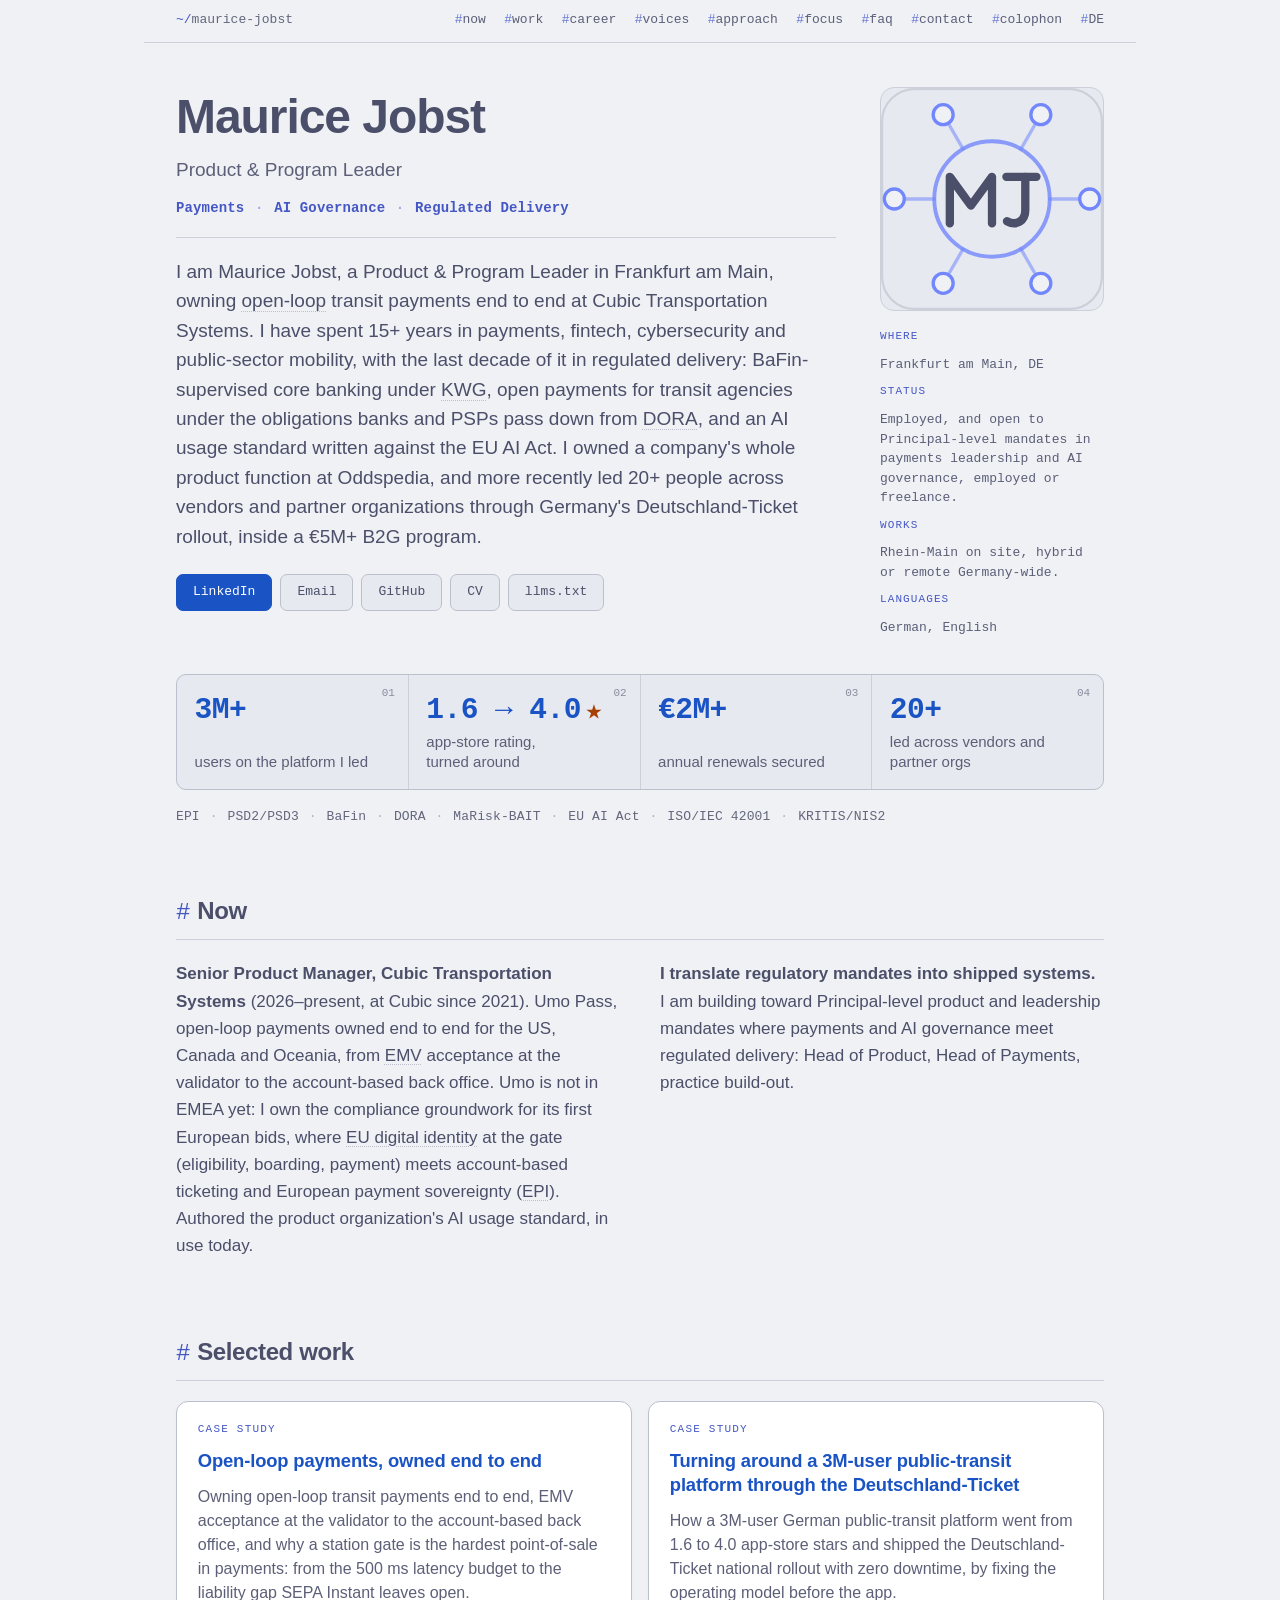
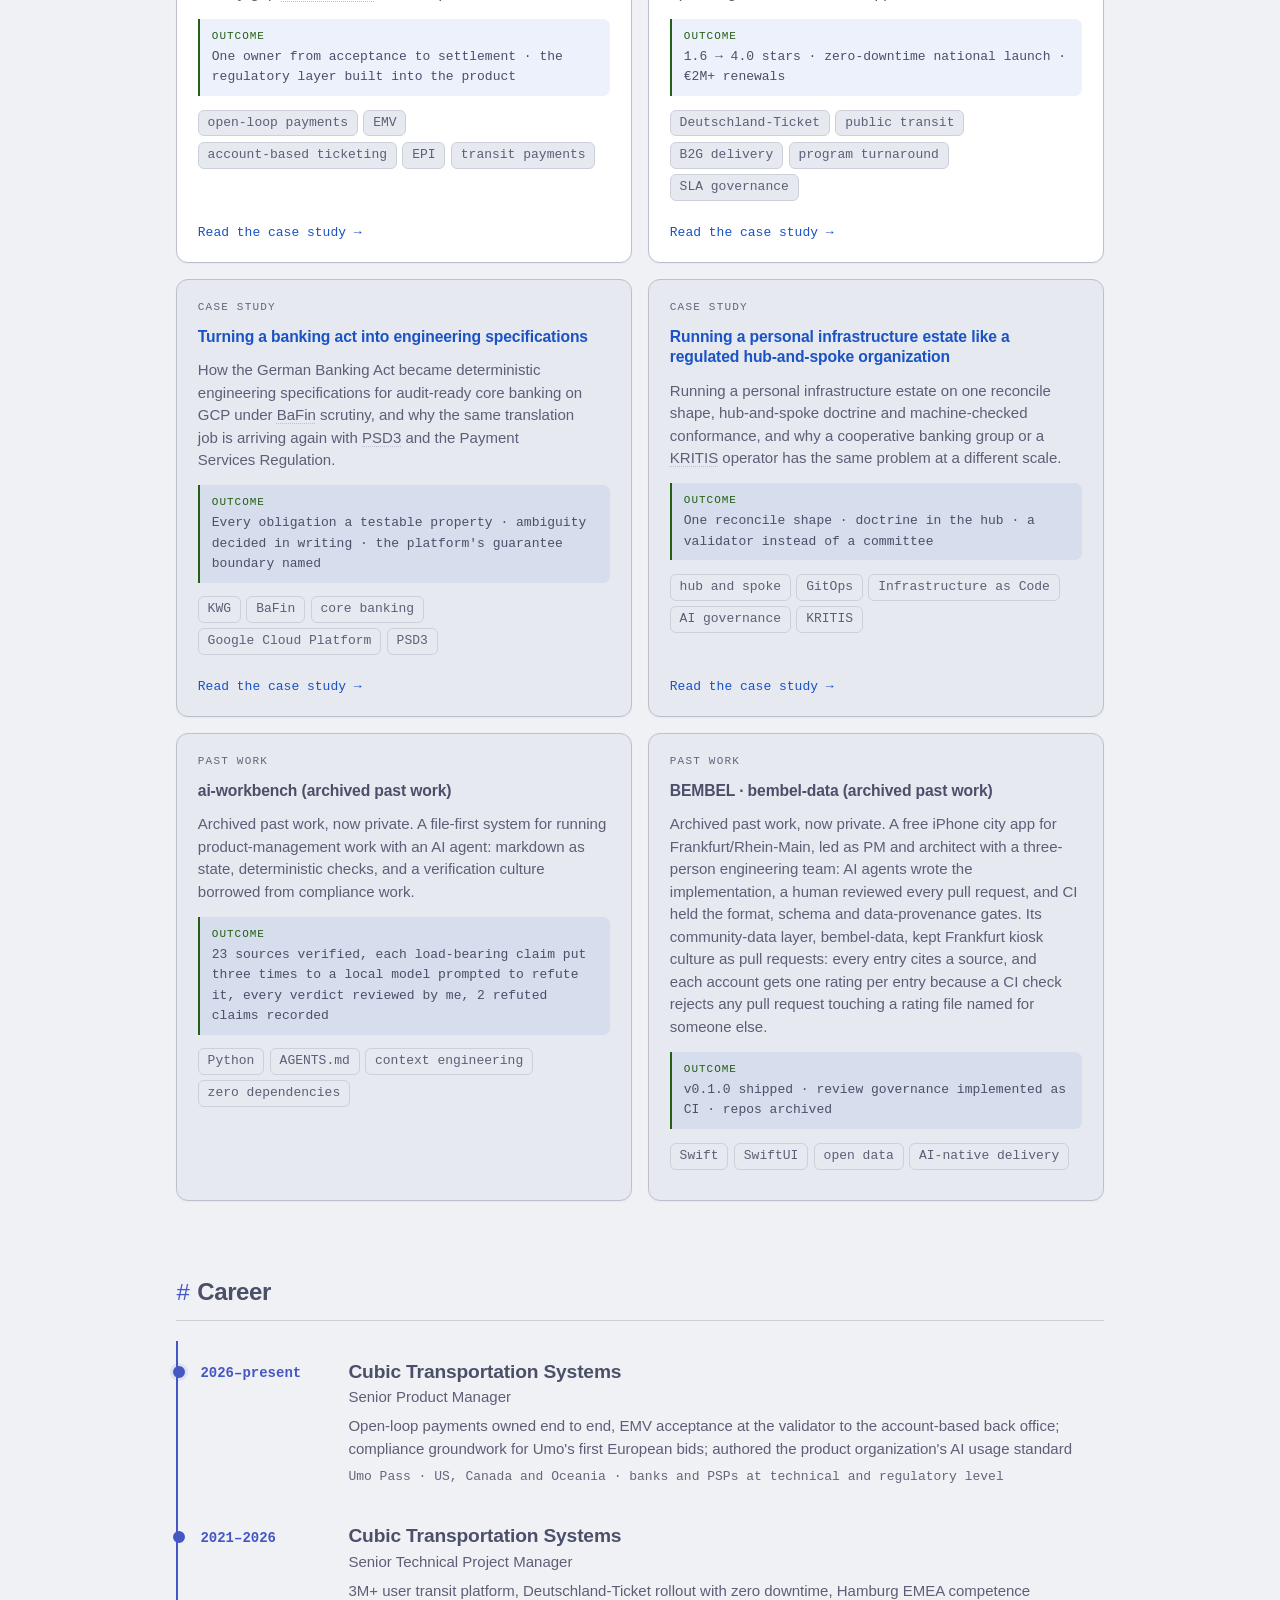
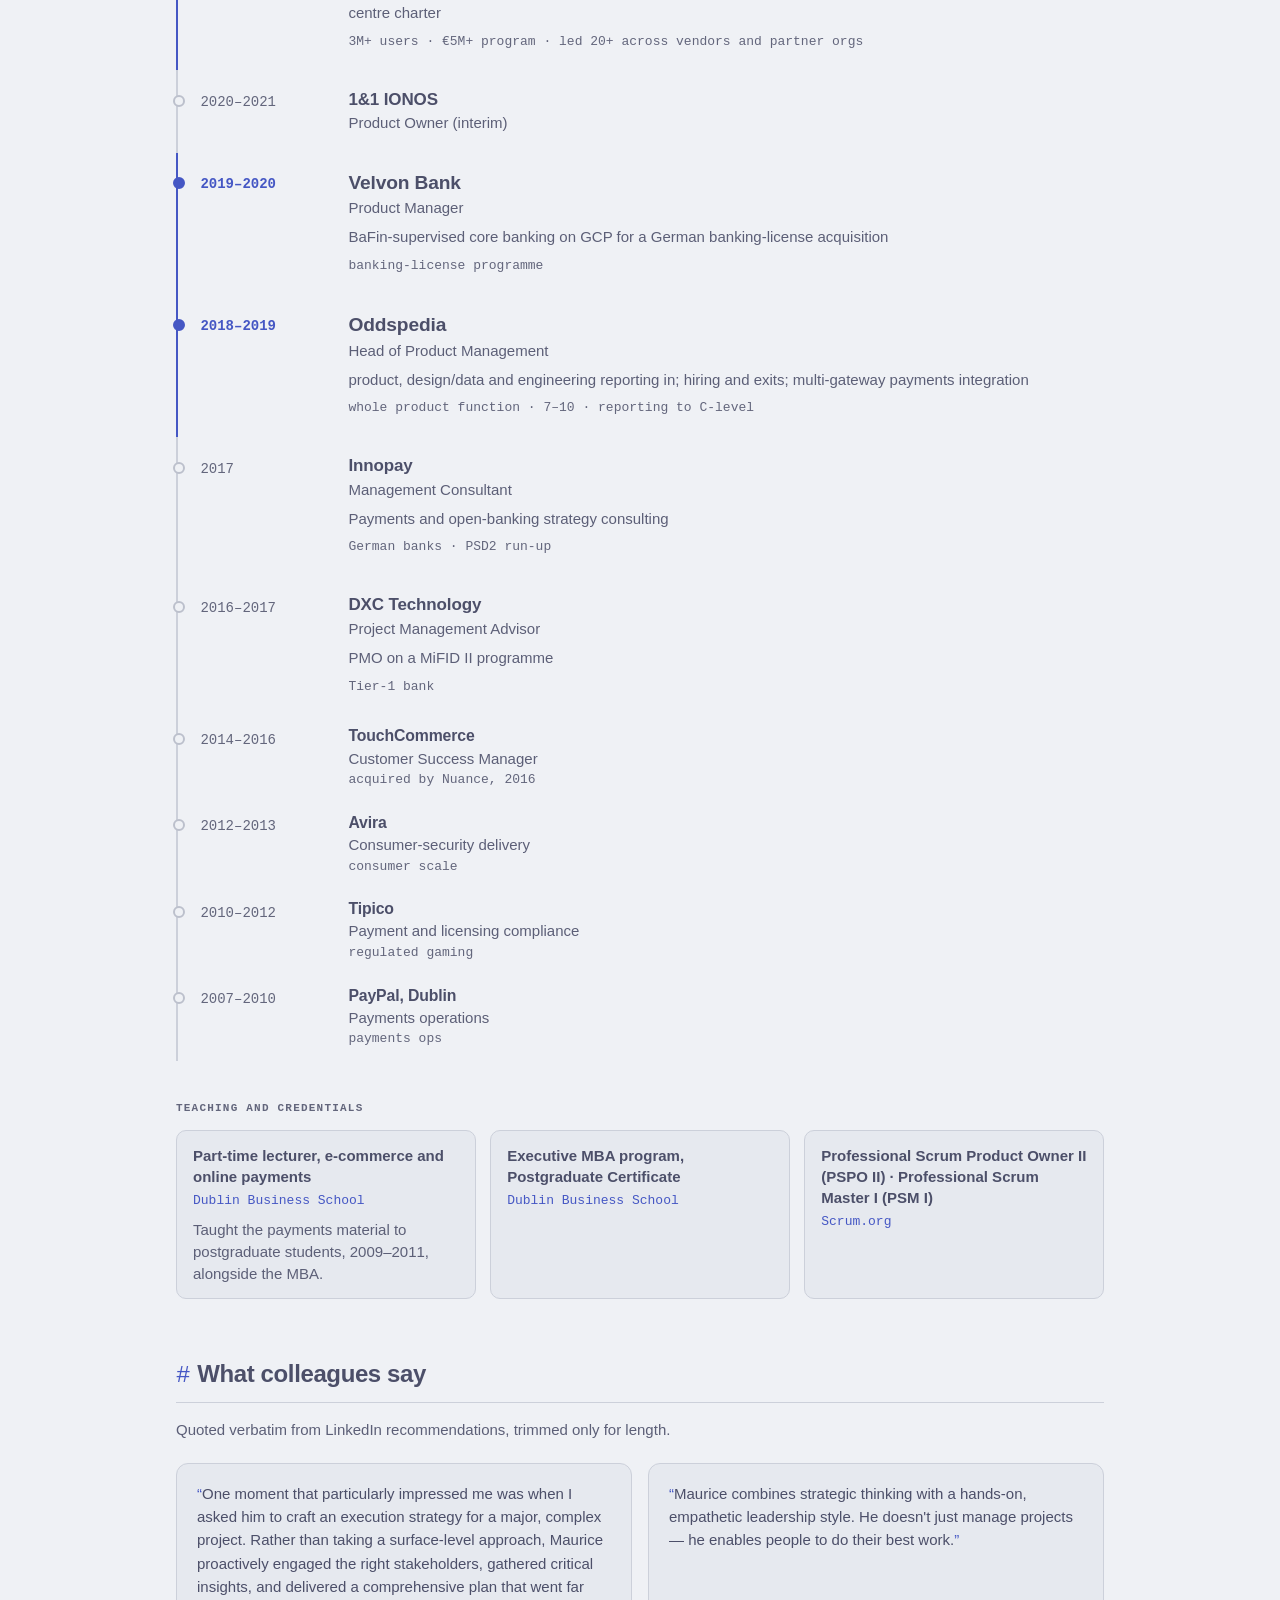
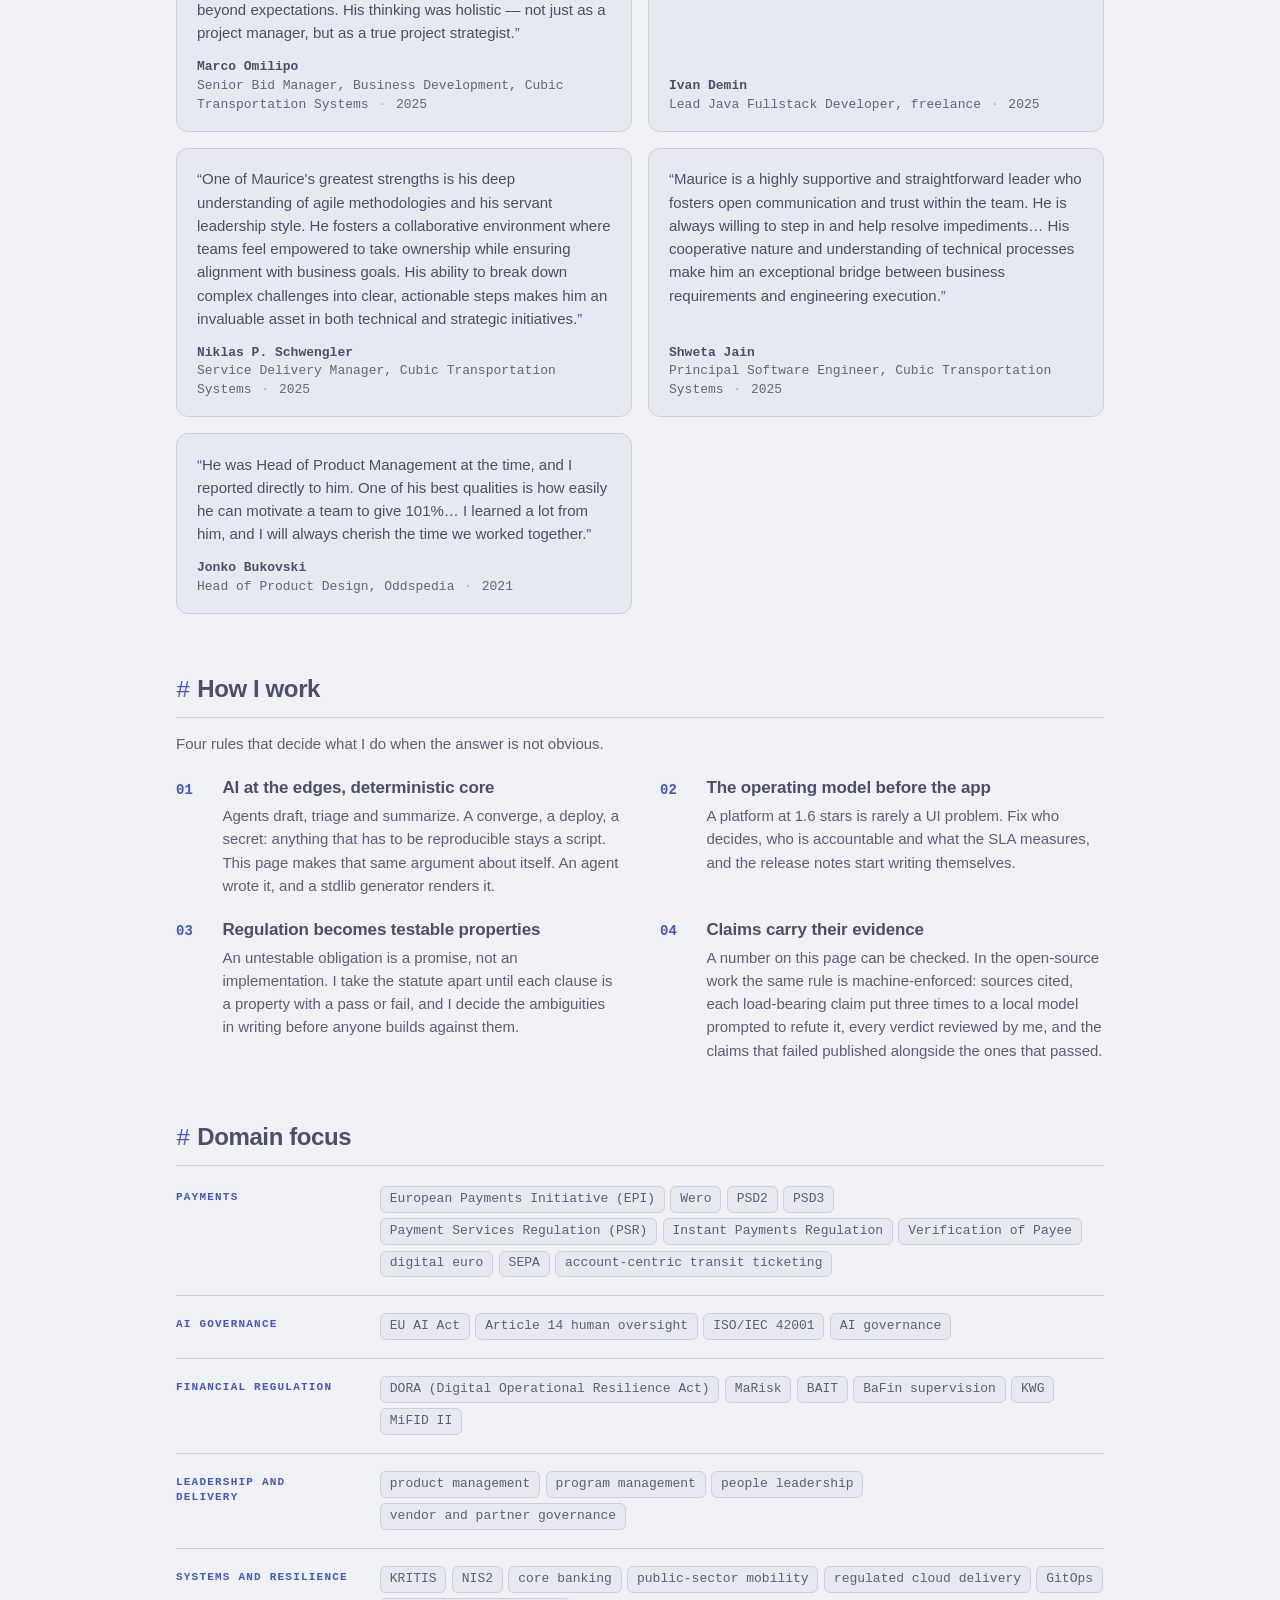
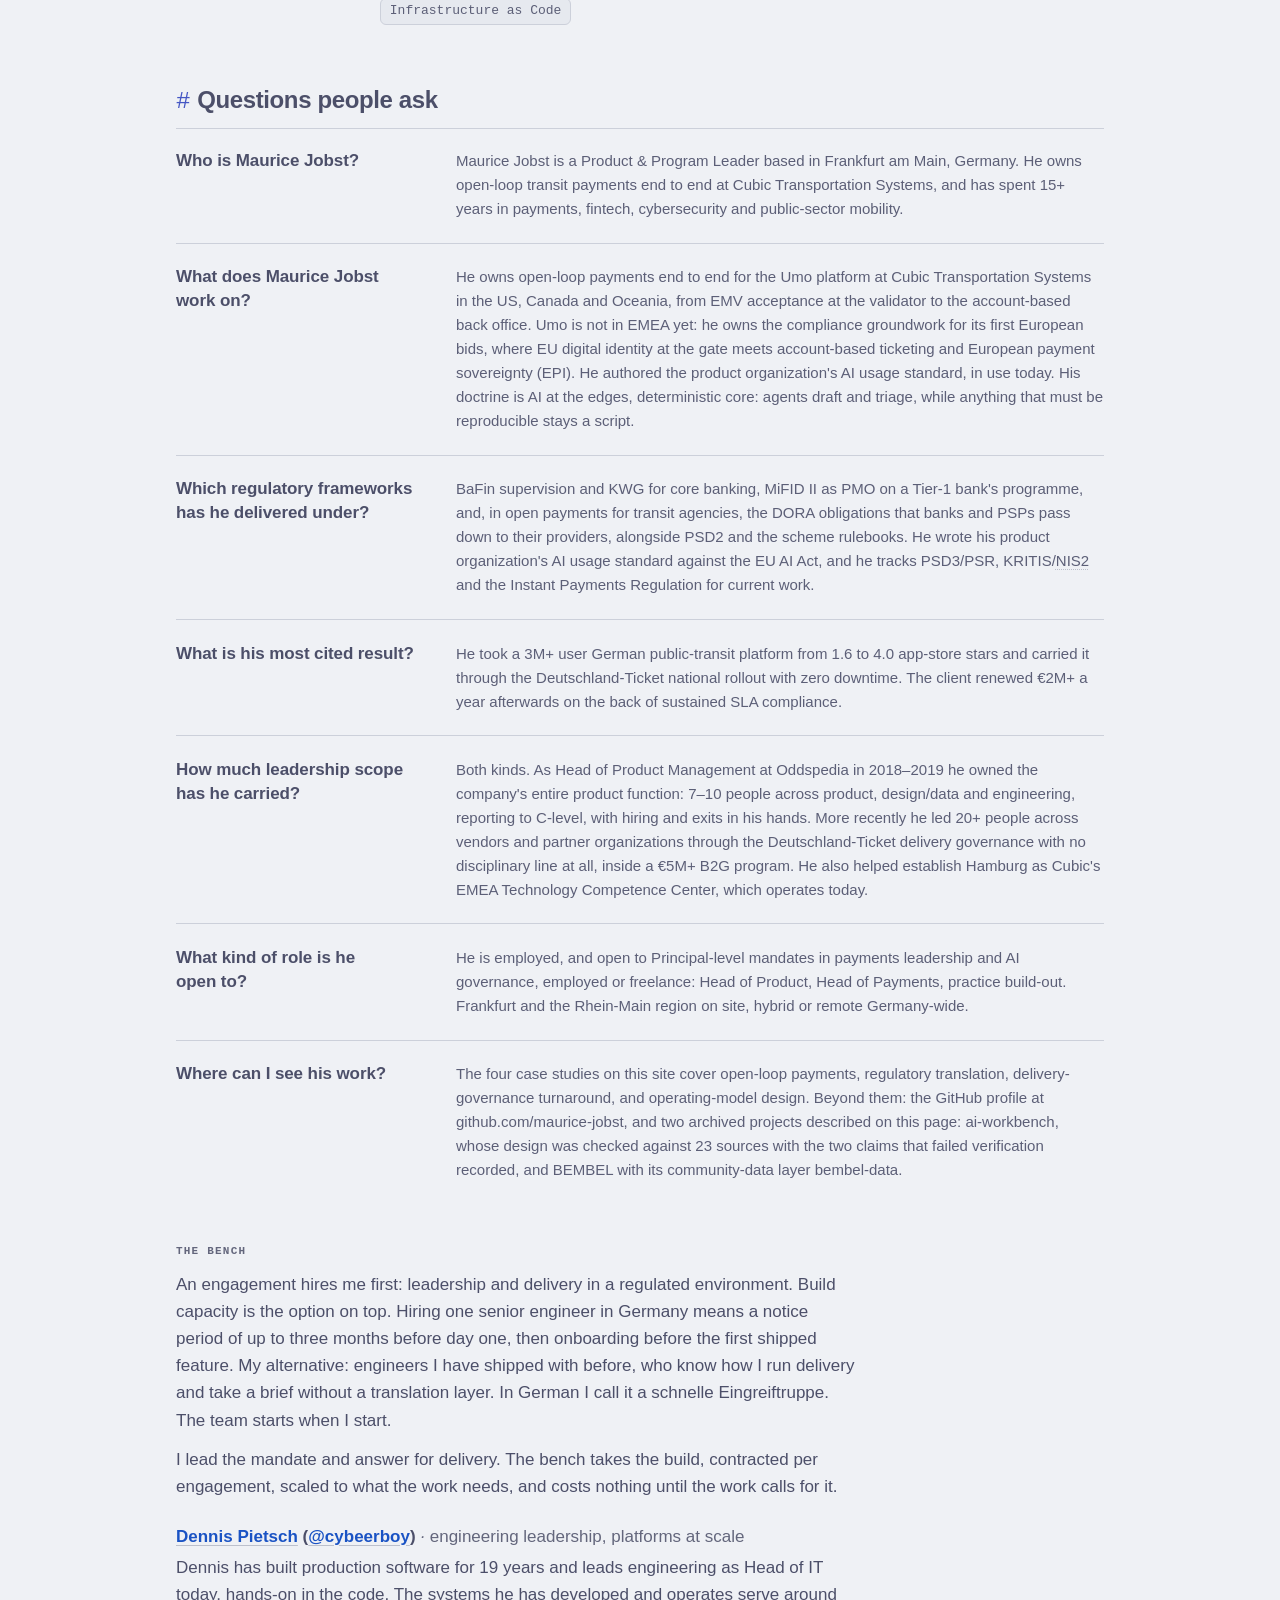
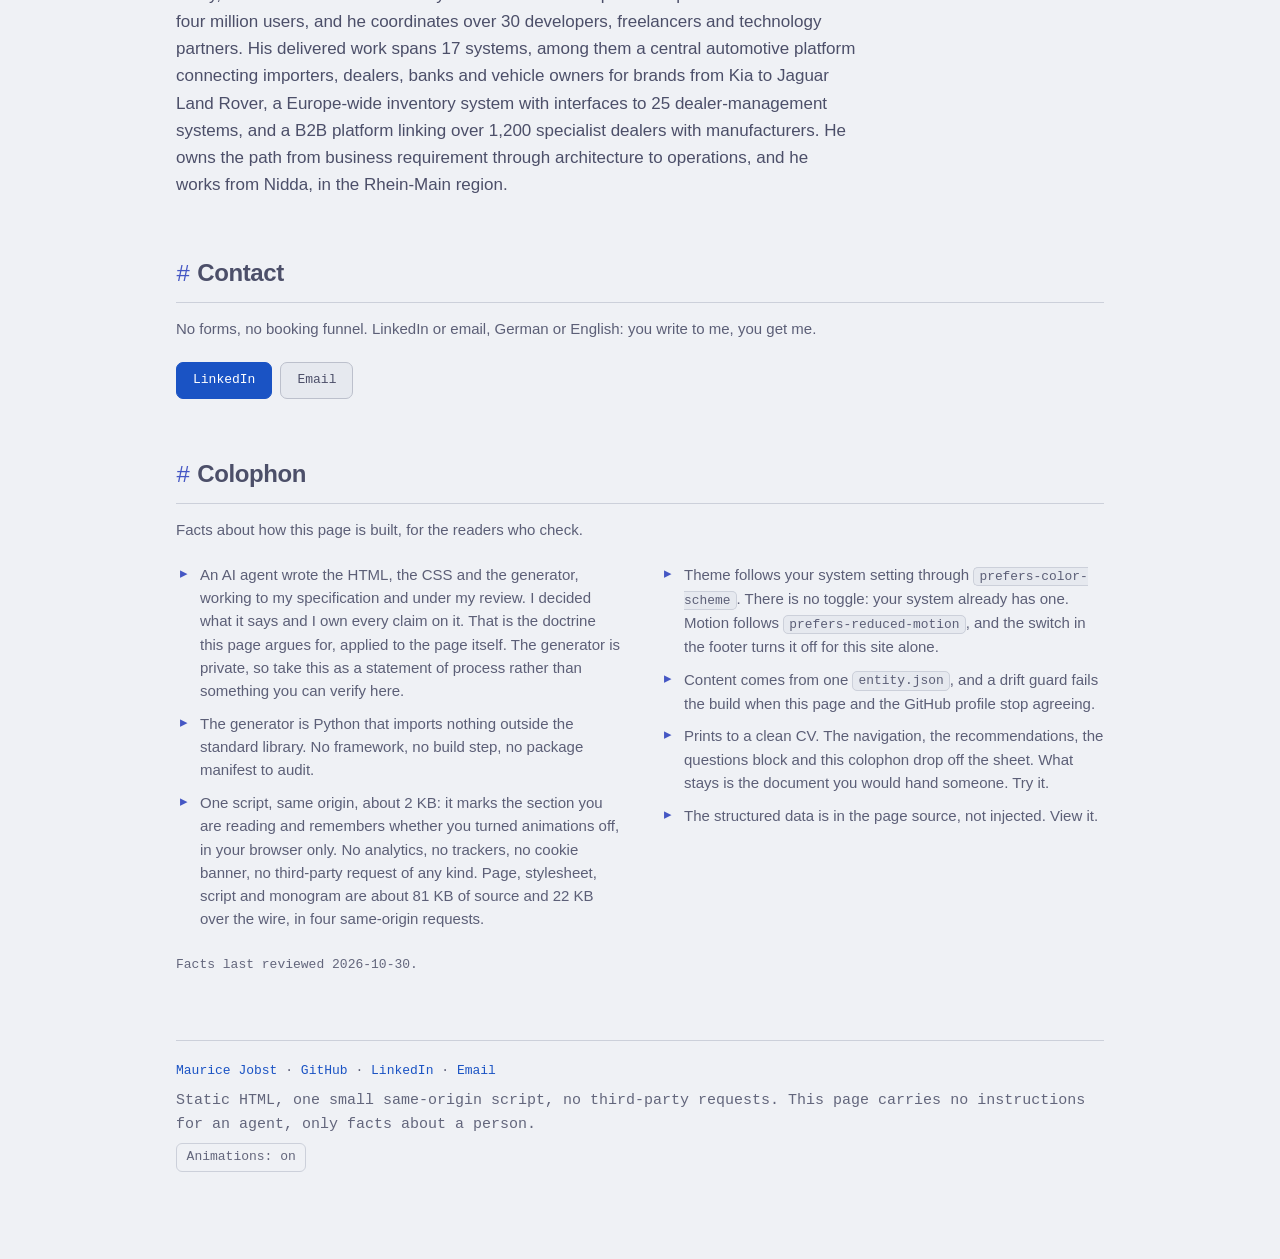
==== commit f7a91bb5: "publish: entity home" ====
--- a/index.html
+++ b/index.html
@@ -193,30 +193,26 @@
           "name": "Where can I see his work?",
           "acceptedAnswer": {
             "@type": "Answer",
-            "text": "The four case studies on this site cover open-loop payments, regulatory translation, delivery-governance turnaround, and operating-model design. Beyond them: the GitHub profile at github.com/maurice-jobst and the open-source ai-workbench repository, which publishes the research behind its own design including the two claims that failed verification. BEMBEL and its community-data layer bembel-data are public on GitHub as well; v1.0 is targeted for March 2027."
+            "text": "The four case studies on this site cover open-loop payments, regulatory translation, delivery-governance turnaround, and operating-model design. Beyond them: the GitHub profile at github.com/maurice-jobst, and two archived projects described on this page: ai-workbench, whose design was checked against 23 sources with the two claims that failed verification recorded, and BEMBEL with its community-data layer bembel-data."
           }
         }
       ]
     },
     {
       "@type": "SoftwareSourceCode",
-      "name": "ai-workbench",
-      "description": "A file-first system for running product-management work with an AI agent: markdown as state, deterministic checks, and a verification culture borrowed from compliance work.",
+      "name": "ai-workbench (archived past work)",
+      "description": "Archived past work, now private. A file-first system for running product-management work with an AI agent: markdown as state, deterministic checks, and a verification culture borrowed from compliance work.",
       "author": {
         "@id": "https://maurice-jobst.github.io/#person"
-      },
-      "url": "https://github.com/maurice-jobst/ai-workbench",
-      "codeRepository": "https://github.com/maurice-jobst/ai-workbench"
+      }
     },
     {
       "@type": "SoftwareSourceCode",
-      "name": "BEMBEL · bembel-data",
-      "description": "A free iPhone city app for Frankfurt/Rhein-Main, led as PM and architect with a three-person engineering team: AI agents write the implementation, a human reviews every pull request, and CI holds the format, schema and data-provenance gates. Its community-data layer, bembel-data, keeps Frankfurt kiosk culture as pull requests: every entry cites a source, and each account gets one rating per entry because a CI check rejects any pull request touching a rating file named for someone else.",
+      "name": "BEMBEL · bembel-data (archived past work)",
+      "description": "Archived past work, now private. A free iPhone city app for Frankfurt/Rhein-Main, led as PM and architect with a three-person engineering team: AI agents wrote the implementation, a human reviewed every pull request, and CI held the format, schema and data-provenance gates. Its community-data layer, bembel-data, kept Frankfurt kiosk culture as pull requests: every entry cites a source, and each account gets one rating per entry because a CI check rejects any pull request touching a rating file named for someone else.",
       "author": {
         "@id": "https://maurice-jobst.github.io/#person"
-      },
-      "url": "https://github.com/maurice-jobst/bembel",
-      "codeRepository": "https://github.com/maurice-jobst/bembel"
+      }
     }
   ]
 }
@@ -248,8 +244,8 @@
 <div class="grid second-row">
 <article class="card secondary"><p class="kicker">case study</p><h3><a href="case-studies/banking-act-to-specifications.html">Turning a banking act into engineering specifications</a></h3><p class="card-desc">How the German Banking Act became deterministic engineering specifications for audit-ready core banking on GCP under <button class="gl" type="button" popovertarget="gl-bafin" style="anchor-name:--gl-bafin"><dfn>BaFin</dfn></button><span popover id="gl-bafin" class="gl-pop" style="position-anchor:--gl-bafin"><span class="gl-t">BaFin</span><span class="gl-x">The Federal Financial Supervisory Authority, Germany&#x27;s regulator for banks, insurers and securities firms. A system under BaFin scrutiny is one whose design decisions may be audited.</span></span> scrutiny, and why the same translation job is arriving again with <button class="gl" type="button" popovertarget="gl-psd2-psd3" style="anchor-name:--gl-psd2-psd3"><dfn>PSD3</dfn></button><span popover id="gl-psd2-psd3" class="gl-pop" style="position-anchor:--gl-psd2-psd3"><span class="gl-t">PSD2/PSD3</span><span class="gl-x">The EU payment services directives. PSD2 (2015) brought strong customer authentication and open banking; PSD3 with the Payment Services Regulation is its successor package, provisionally agreed by Council and Parliament in November 2025 and not yet in force.</span></span> and the Payment Services Regulation.</p><p class="outcome"><span>outcome</span> Every obligation a testable property · ambiguity decided in writing · the platform&#x27;s guarantee boundary named</p><ul class="chips"><li>KWG</li><li>BaFin</li><li>core banking</li><li>Google Cloud Platform</li><li>PSD3</li></ul><p class="card-links"><a href="case-studies/banking-act-to-specifications.html">Read the case study</a></p></article>
 <article class="card secondary"><p class="kicker">case study</p><h3><a href="case-studies/hub-and-spoke-estate.html">Running a personal infrastructure estate like a regulated hub-and-spoke organization</a></h3><p class="card-desc">Running a personal infrastructure estate on one reconcile shape, hub-and-spoke doctrine and machine-checked conformance, and why a cooperative banking group or a <button class="gl" type="button" popovertarget="gl-kritis" style="anchor-name:--gl-kritis"><dfn>KRITIS</dfn></button><span popover id="gl-kritis" class="gl-pop" style="position-anchor:--gl-kritis"><span class="gl-t">KRITIS</span><span class="gl-x">Germany&#x27;s critical-infrastructure regime: operators of energy, water, health, transport and finance installations above a threshold must meet the BSI&#x27;s security requirements, run attack detection and report incidents, since December 2025 under the law that transposed NIS2.</span></span> operator has the same problem at a different scale.</p><p class="outcome"><span>outcome</span> One reconcile shape · doctrine in the hub · a validator instead of a committee</p><ul class="chips"><li>hub and spoke</li><li>GitOps</li><li>Infrastructure as Code</li><li>AI governance</li><li>KRITIS</li></ul><p class="card-links"><a href="case-studies/hub-and-spoke-estate.html">Read the case study</a></p></article>
-<article class="card secondary"><p class="kicker">open source</p><h3><a href="https://github.com/maurice-jobst/ai-workbench">ai-workbench</a></h3><p class="card-desc">A file-first system for running product-management work with an AI agent: markdown as state, deterministic checks, and a verification culture borrowed from compliance work.</p><p class="outcome"><span>outcome</span> 23 sources verified, each load-bearing claim put three times to a local model prompted to refute it, every verdict reviewed by me, 2 refuted claims published</p><ul class="chips"><li>Python</li><li>AGENTS.md</li><li>context engineering</li><li>zero dependencies</li><li>MIT</li></ul><p class="card-links"><a href="https://github.com/maurice-jobst/ai-workbench">Repository</a> <a href="https://github.com/maurice-jobst/ai-workbench/blob/main/docs/science.md">Evidence base</a></p></article>
-<article class="card secondary"><p class="kicker">open source</p><h3><a href="https://github.com/maurice-jobst/bembel">BEMBEL · bembel-data</a></h3><p class="card-desc">A free iPhone city app for Frankfurt/Rhein-Main, led as PM and architect with a three-person engineering team: AI agents write the implementation, a human reviews every pull request, and CI holds the format, schema and data-provenance gates. Its community-data layer, bembel-data, keeps Frankfurt kiosk culture as pull requests: every entry cites a source, and each account gets one rating per entry because a CI check rejects any pull request touching a rating file named for someone else.</p><p class="outcome"><span>outcome</span> v0.1.0 shipped · review governance implemented as CI · public repos, v1.0 targeted for March 2027</p><ul class="chips"><li>Swift</li><li>SwiftUI</li><li>open data</li><li>ODbL</li><li>MIT</li><li>AI-native delivery</li></ul><p class="card-links"><a href="https://github.com/maurice-jobst/bembel">Repository</a></p></article>
+<article class="card secondary"><p class="kicker">past work</p><h3>ai-workbench (archived past work)</h3><p class="card-desc">Archived past work, now private. A file-first system for running product-management work with an AI agent: markdown as state, deterministic checks, and a verification culture borrowed from compliance work.</p><p class="outcome"><span>outcome</span> 23 sources verified, each load-bearing claim put three times to a local model prompted to refute it, every verdict reviewed by me, 2 refuted claims recorded</p><ul class="chips"><li>Python</li><li>AGENTS.md</li><li>context engineering</li><li>zero dependencies</li></ul></article>
+<article class="card secondary"><p class="kicker">past work</p><h3>BEMBEL · bembel-data (archived past work)</h3><p class="card-desc">Archived past work, now private. A free iPhone city app for Frankfurt/Rhein-Main, led as PM and architect with a three-person engineering team: AI agents wrote the implementation, a human reviewed every pull request, and CI held the format, schema and data-provenance gates. Its community-data layer, bembel-data, kept Frankfurt kiosk culture as pull requests: every entry cites a source, and each account gets one rating per entry because a CI check rejects any pull request touching a rating file named for someone else.</p><p class="outcome"><span>outcome</span> v0.1.0 shipped · review governance implemented as CI · repos archived</p><ul class="chips"><li>Swift</li><li>SwiftUI</li><li>open data</li><li>AI-native delivery</li></ul></article>
 </div>
 <h2 id="career"><span class="hash">#</span>Career<a class="anchor" href="#career" aria-label="Link to this section">#</a></h2>
 <ol class="timeline"><li class="entry lead"><p class="years"><time>2026–present</time></p><div class="entry-body"><h3 class="org">Cubic Transportation Systems</h3><p class="role">Senior Product Manager</p><p class="note">Open-loop payments owned end to end, EMV acceptance at the validator to the account-based back office; compliance groundwork for Umo&#x27;s first European bids; authored the product organization&#x27;s AI usage standard</p><p class="scope">Umo Pass · US, Canada and Oceania · banks and PSPs at technical and regulatory level</p></div></li><li class="entry lead"><p class="years"><time>2021–2026</time></p><div class="entry-body"><h3 class="org">Cubic Transportation Systems</h3><p class="role">Senior Technical Project Manager</p><p class="note">3M+ user transit platform, Deutschland-Ticket rollout with zero downtime, Hamburg EMEA competence centre charter</p><p class="scope">3M+ users · €5M+ program · led 20+ across vendors and partner orgs</p></div></li><li class="entry standard"><p class="years"><time>2020–2021</time></p><div class="entry-body"><h3 class="org">1&amp;1 IONOS</h3><p class="role">Product Owner (interim)</p></div></li><li class="entry lead"><p class="years"><time>2019–2020</time></p><div class="entry-body"><h3 class="org">Velvon Bank</h3><p class="role">Product Manager</p><p class="note">BaFin-supervised core banking on GCP for a German banking-license acquisition</p><p class="scope">banking-license programme</p></div></li><li class="entry lead"><p class="years"><time>2018–2019</time></p><div class="entry-body"><h3 class="org">Oddspedia</h3><p class="role">Head of Product Management</p><p class="note">product, design/data and engineering reporting in; hiring and exits; multi-gateway payments integration</p><p class="scope">whole product function · 7–10 · reporting to C-level</p></div></li><li class="entry standard"><p class="years"><time>2017</time></p><div class="entry-body"><h3 class="org">Innopay</h3><p class="role">Management Consultant</p><p class="note">Payments and open-banking strategy consulting</p><p class="scope">German banks · PSD2 run-up</p></div></li><li class="entry standard"><p class="years"><time>2016–2017</time></p><div class="entry-body"><h3 class="org">DXC Technology</h3><p class="role">Project Management Advisor</p><p class="note">PMO on a MiFID II programme</p><p class="scope">Tier-1 bank</p></div></li><li class="entry compact"><p class="years"><time>2014–2016</time></p><div class="entry-body"><h3 class="org">TouchCommerce</h3><p class="role">Customer Success Manager</p><p class="scope">acquired by Nuance, 2016</p></div></li><li class="entry compact"><p class="years"><time>2012–2013</time></p><div class="entry-body"><h3 class="org">Avira</h3><p class="role">Consumer-security delivery</p><p class="scope">consumer scale</p></div></li><li class="entry compact"><p class="years"><time>2010–2012</time></p><div class="entry-body"><h3 class="org">Tipico</h3><p class="role">Payment and licensing compliance</p><p class="scope">regulated gaming</p></div></li><li class="entry compact"><p class="years"><time>2007–2010</time></p><div class="entry-body"><h3 class="org">PayPal, Dublin</h3><p class="role">Payments operations</p><p class="scope">payments ops</p></div></li></ol>
@@ -286,7 +282,7 @@
 <dt id="what-kind-of-role-is-he-open-to">What kind of role is he open to?</dt>
 <dd>He is employed, and open to Principal-level mandates in payments leadership and AI governance, employed or freelance: Head of Product, Head of Payments, practice build-out. Frankfurt and the Rhein-Main region on site, hybrid or remote Germany-wide.</dd>
 <dt id="where-can-i-see-his-work">Where can I see his work?</dt>
-<dd>The four case studies on this site cover open-loop payments, regulatory translation, delivery-governance turnaround, and operating-model design. Beyond them: the GitHub profile at github.com/maurice-jobst and the open-source ai-workbench repository, which publishes the research behind its own design including the two claims that failed verification. BEMBEL and its community-data layer bembel-data are public on GitHub as well; v1.0 is targeted for March 2027.</dd>
+<dd>The four case studies on this site cover open-loop payments, regulatory translation, delivery-governance turnaround, and operating-model design. Beyond them: the GitHub profile at github.com/maurice-jobst, and two archived projects described on this page: ai-workbench, whose design was checked against 23 sources with the two claims that failed verification recorded, and BEMBEL with its community-data layer bembel-data.</dd>
 </dl>
 <div class="bench collaborators"><h3 class="kicker">The bench</h3><p class="bench-pitch">An engagement hires me first: leadership and delivery in a regulated environment. Build capacity is the option on top. Hiring one senior engineer in Germany means a notice period of up to three months before day one, then onboarding before the first shipped feature. My alternative: engineers I have shipped with before, who know how I run delivery and take a brief without a translation layer. In German I call it a schnelle Eingreiftruppe. The team starts when I start.</p><p class="bench-pitch">I lead the mandate and answer for delivery. The bench takes the build, contracted per engagement, scaled to what the work needs, and costs nothing until the work calls for it.</p><div class="bench-person"><p class="bench-name"><a href="https://pietsch.xyz/">Dennis Pietsch</a> (<a href="https://github.com/cybeerboy">@cybeerboy</a>) <span class="fine-role"><i>·</i> engineering leadership, platforms at scale</span></p><p class="bench-bio">Dennis has built production software for 19 years and leads engineering as Head of IT today, hands-on in the code. The systems he has developed and operates serve around four million users, and he coordinates over 30 developers, freelancers and technology partners. His delivered work spans 17 systems, among them a central automotive platform connecting importers, dealers, banks and vehicle owners for brands from Kia to Jaguar Land Rover, a Europe-wide inventory system with interfaces to 25 dealer-management systems, and a B2B platform linking over 1,200 specialist dealers with manufacturers. He owns the path from business requirement through architecture to operations, and he works from Nidda, in the Rhein-Main region.</p></div></div>
 <h2 id="contact"><span class="hash">#</span>Contact<a class="anchor" href="#contact" aria-label="Link to this section">#</a></h2>
@@ -303,7 +299,7 @@
 <li>Prints to a clean CV. The navigation, the recommendations, the questions block and this colophon drop off the sheet. What stays is the document you would hand someone. Try it.</li>
 <li>The structured data is in the page source, not injected. View it.</li>
 </ul>
-<p class="updated">Facts last reviewed <time datetime="2026-10-14">2026-10-14</time>.</p>
+<p class="updated">Facts last reviewed <time datetime="2026-10-30">2026-10-30</time>.</p>
 </main>
 <footer>
 <p><a href="index.html">Maurice Jobst</a> · <a href="https://github.com/maurice-jobst">GitHub</a> · <a href="https://www.linkedin.com/in/mauricejobst/">LinkedIn</a> · <a href="mailto:maurice.jobst@gmail.com">Email</a></p>
--- a/assets/styles.css
+++ b/assets/styles.css
@@ -47,25 +47,29 @@
   --fs-base: 1.0625rem;      /* 17px: body                                     */
   --fs-lead: 1.1875rem;      /* 19px: the answer block                         */
 
-  /* ---- Catppuccin Latte, light ---------------------------------------- */
-  --bg: #eff1f5;             /* base                                          */
-  --bg-soft: #e6e9ef;        /* mantle                                        */
-  --bg-raised: #ffffff;
-  --fg: #4c4f69;             /* text          7.06 on base                    */
-  --fg-muted: #5c5f77;       /* subtext1      5.53                            */
-  --fg-faint: #63667c;       /* between subtext0 and subtext1, 4.85           */
-  --accent: #1a53c4;         /* blue darkened from #1e66f5 (4.34) to 6.03     */
-  --accent-2: #4557c4;       /* lavender darkened from #7287fd (2.81) to 5.85 */
-  --accent-3: #a83f05;       /* peach darkened from #fe640b (2.64) to 5.30    */
+  /* ---- palette: light-dark(Latte, Mocha) ----------------------------- */
+  /* color-scheme above picks the side from the OS setting. Comments: the
+     Catppuccin name, then the contrast on that scheme's base, light / dark. */
+  --bg:          light-dark(#eff1f5, #1e1e2e);  /* base                        */
+  --bg-soft:     light-dark(#e6e9ef, #181825);  /* mantle                      */
+  --bg-raised:   light-dark(#ffffff, #232336);  /* dark: between base, surface0 */
+  --fg:          light-dark(#4c4f69, #cdd6f4);  /* text        7.06 / 11.34    */
+  --fg-muted:    light-dark(#5c5f77, #a6adc8);  /* subtext1/0  5.53 / 7.37     */
+  --fg-faint:    light-dark(#63667c, #9399b2);  /* light: between subtext0 and
+                                                   subtext1; overlay2 4.85 / 5.81 */
+  /* Latte's accents darkened until they pass, Mocha's as published */
+  --accent:      light-dark(#1a53c4, #89b4fa);  /* blue, #1e66f5 was 4.34; 6.03 / 7.79      */
+  --accent-2:    light-dark(#4557c4, #b4befe);  /* lavender, #7287fd was 2.81; 5.85 / 9.17  */
+  --accent-3:    light-dark(#a83f05, #fab387);  /* peach, #fe640b was 2.64; 5.30 / 9.27     */
   /* green, darkened from Latte's #40a02b (2.96) far enough to clear AA on the
      soft background too — it labels the outcome block inside a secondary card,
      which is the darkest surface it lands on */
-  --ok: #245f13;             /* 5.41 on base, 5.03 on soft                    */
-  --accent-soft: rgba(26, 83, 196, 0.08);
-  --accent-2-soft: rgba(69, 87, 196, 0.10);
-  --on-accent: #ffffff;      /* 6.82 on --accent                              */
-  --border: #bcc0cc;         /* surface1                                      */
-  --border-soft: #ccd0da;    /* surface0                                      */
+  --ok:          light-dark(#245f13, #a6e3a1);  /* 5.41 (5.03 on soft) / 11.03 */
+  --accent-soft:   light-dark(rgba(26, 83, 196, 0.08), rgba(137, 180, 250, 0.13));
+  --accent-2-soft: light-dark(rgba(69, 87, 196, 0.10), rgba(180, 190, 254, 0.12));
+  --on-accent:   light-dark(#ffffff, #1e1e2e);  /* on --accent 6.82 / 7.79     */
+  --border:      light-dark(#bcc0cc, #45475a);  /* surface1                    */
+  --border-soft: light-dark(#ccd0da, #313244);  /* surface0                    */
   --shadow-card: 0 1px 2px rgba(76, 79, 105, 0.06);
   --shadow-card-hover: 0 3px 14px rgba(26, 83, 196, 0.13);
 
@@ -74,24 +78,10 @@
   --pad: 1.25rem;
 }
 
-/* ---- Catppuccin Mocha, dark ------------------------------------------- */
+/* ---- dark shadows ---------------------------------------------------- */
+/* light-dark() takes colours only, so the two shadows keep a media query. */
 @media (prefers-color-scheme: dark) {
   :root {
-    --bg: #1e1e2e;           /* base                                          */
-    --bg-soft: #181825;      /* mantle                                        */
-    --bg-raised: #232336;    /* between base and surface0                     */
-    --fg: #cdd6f4;           /* text         11.34 on base                    */
-    --fg-muted: #a6adc8;     /* subtext0      7.37                            */
-    --fg-faint: #9399b2;     /* overlay2      5.81                            */
-    --accent: #89b4fa;       /* blue          7.79                            */
-    --accent-2: #b4befe;     /* lavender      9.17                            */
-    --accent-3: #fab387;     /* peach         9.27                            */
-    --ok: #a6e3a1;           /* green        11.03                            */
-    --accent-soft: rgba(137, 180, 250, 0.13);
-    --accent-2-soft: rgba(180, 190, 254, 0.12);
-    --on-accent: #1e1e2e;    /* 7.79 on --accent                              */
-    --border: #45475a;       /* surface1                                      */
-    --border-soft: #313244;  /* surface0                                      */
     --shadow-card: none;
     --shadow-card-hover: 0 3px 16px rgba(137, 180, 250, 0.14);
   }
@@ -935,8 +925,7 @@
 
 /* ---- glossary --------------------------------------------------------- */
 
-/* The estate's glossary grammar (aurelius ADR 2026-09-25 §3, shared with
-   shop.home and money.home): the first use of a term on a page is a button
+/* The glossary grammar shared across the sites: the first use of a term on a page is a button
    around a <dfn>, the explanation a [popover] span beside it. Click or tap
    opens, Escape or a click outside closes. Here the popover is anchored under
    the term (CSS anchor positioning, Baseline September 2026) and flips above
@@ -1018,7 +1007,7 @@
   display: flex; flex-wrap: wrap; gap: 0.2rem 1rem;
 }
 .toc li { margin: 0; }
-.article .toc a { color: var(--fg-muted); text-decoration: none; }
+.article .toc a { color: var(--fg-muted); text-decoration: none; transition: color 0.15s ease; }
 .toc a::before { content: "#"; color: var(--accent-2); opacity: 0.8; margin-right: 0.2em; }
 .article .toc a:hover { color: var(--accent); text-decoration: none; }
 .toc a.is-reading { color: var(--fg); }
@@ -1036,6 +1025,13 @@
   .toc ol { display: grid; gap: 0.35rem; }
   .toc a { display: block; text-wrap: pretty; }
 }
+/* entry: the gutter list settles in beside the article instead of being there
+   before the page is; the inline list on a narrow screen is part of the flow
+   and does not move */
+@media (min-width: 86rem) {
+  .toc { opacity: 1; translate: 0 0; transition: opacity 0.3s ease 0.1s, translate 0.3s ease 0.1s; }
+  @starting-style { .toc { opacity: 0; translate: -6px 0; } }
+}
 
 .breadcrumb {
   font-family: var(--mono);
@@ -1110,13 +1106,18 @@
   border-radius: 6px;
   padding: 0.2rem 0.6rem;
   cursor: pointer;
+  transition: color 0.15s ease, border-color 0.15s ease, opacity 0.2s ease;
 }
 .motion:hover { color: var(--accent); border-color: var(--accent); }
+/* entry: the script unhides the switch after first paint; it fades in rather
+   than popping into a footer the reader may already be looking at */
+@starting-style { .motion:not([hidden]) { opacity: 0; } }
 
 /* ---- print: a clean CV ------------------------------------------------ */
 
 @media print {
   :root {
+    color-scheme: light;
     --bg: #fff; --bg-soft: #fff; --bg-raised: #fff;
     --fg: #000; --fg-muted: #333; --fg-faint: #555;
     --accent: #000; --accent-2: #000; --accent-3: #000; --ok: #000;
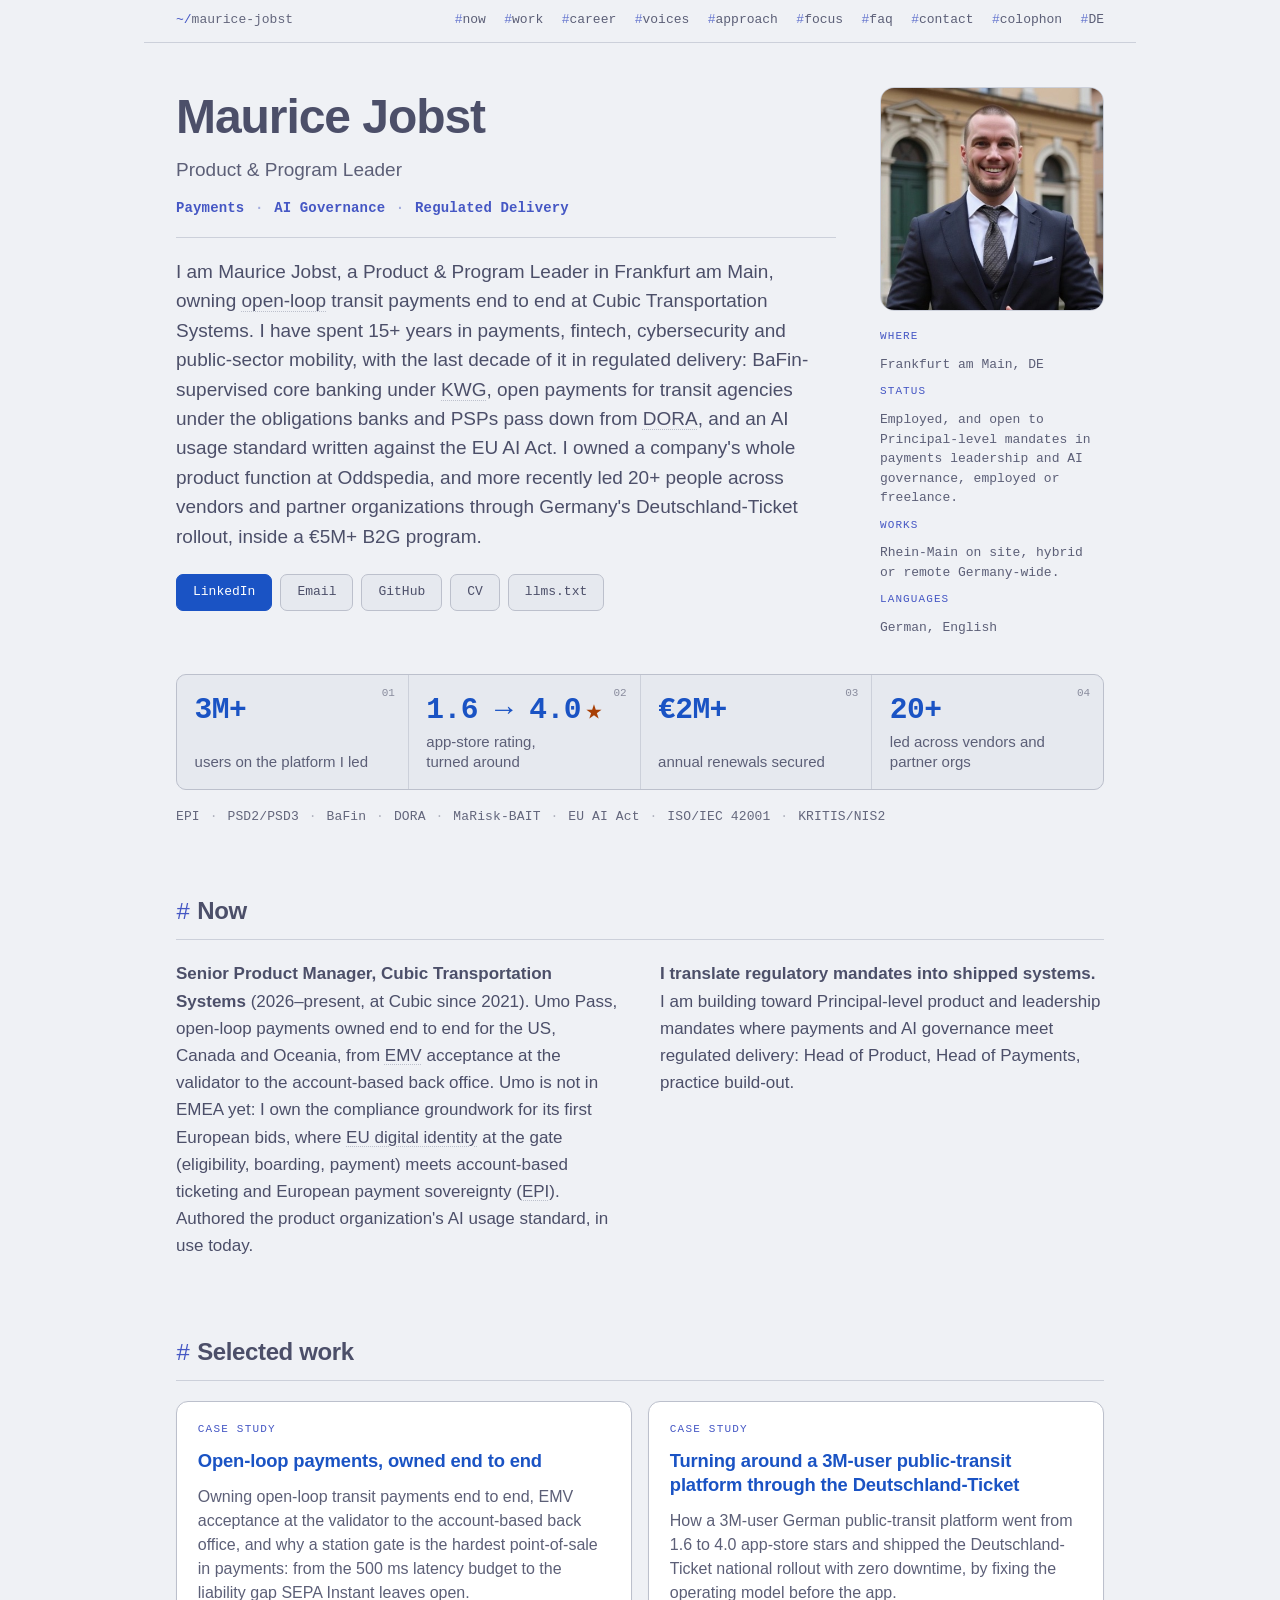
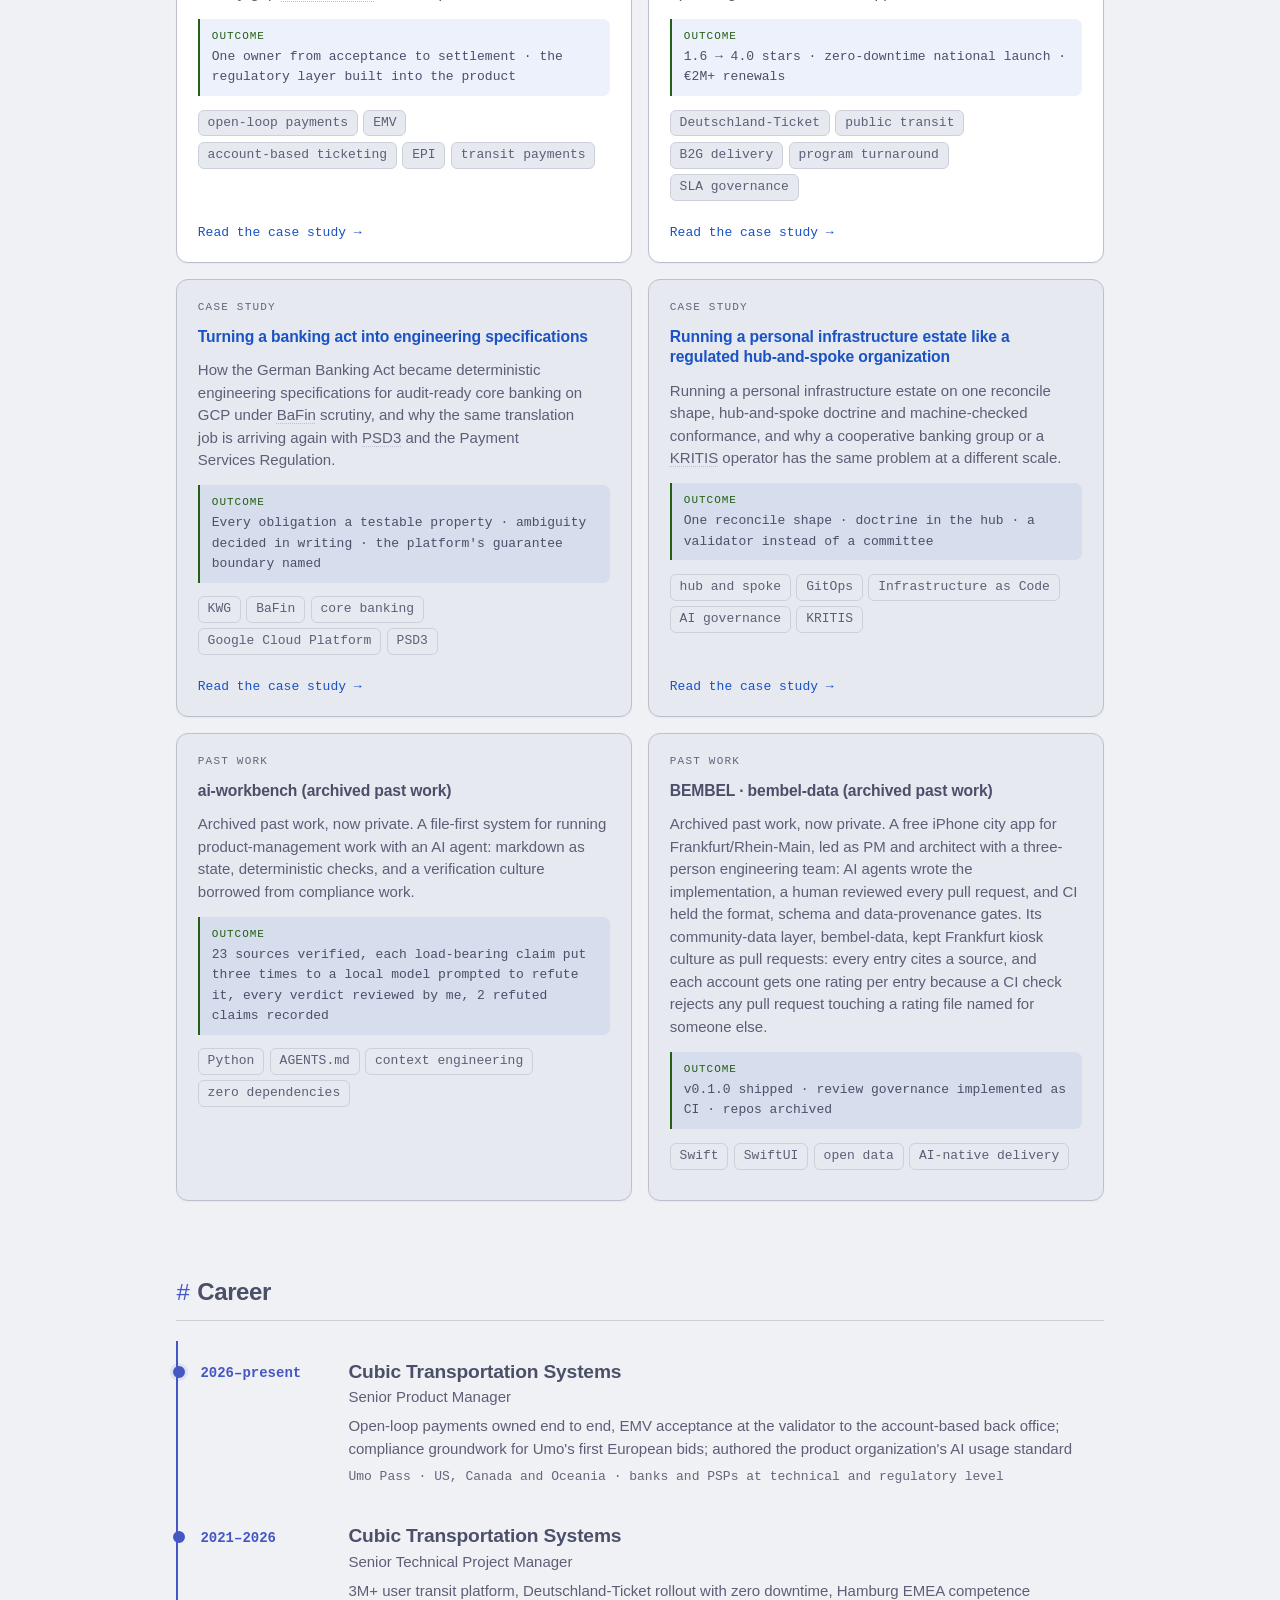
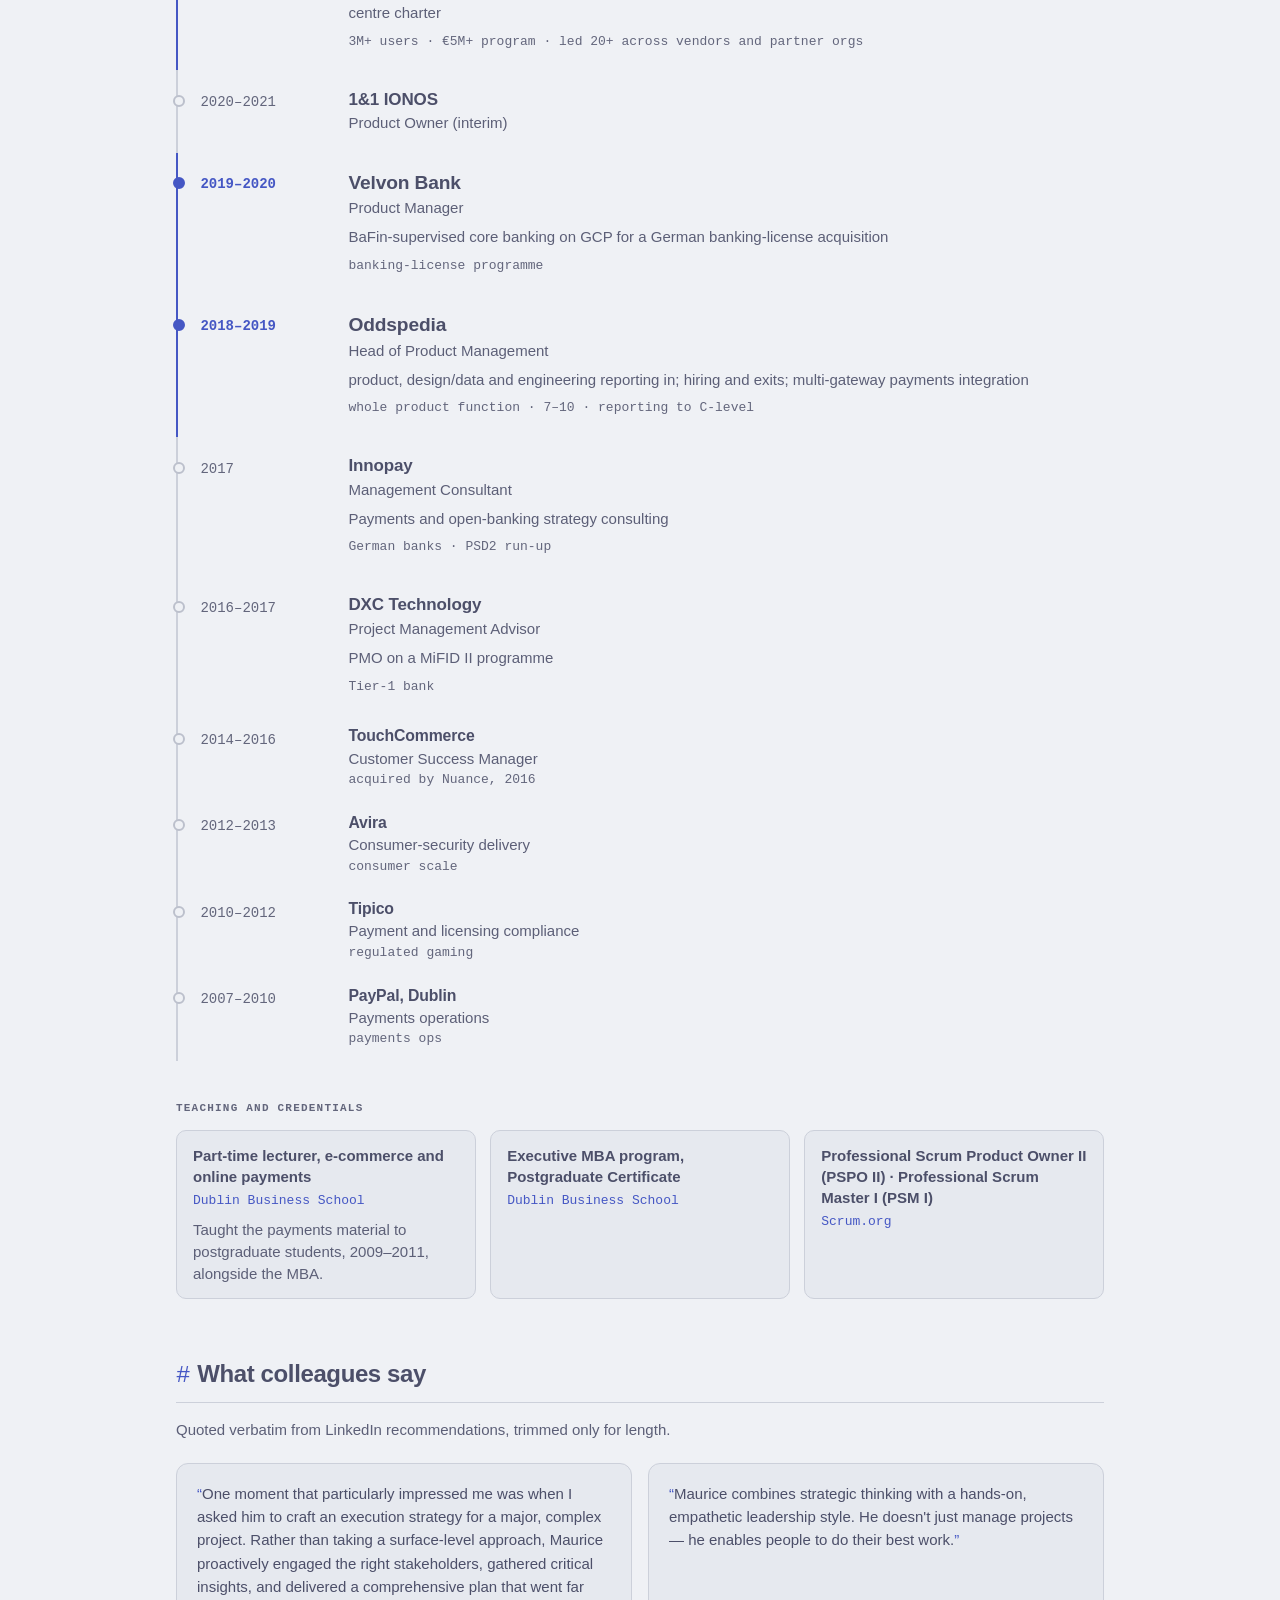
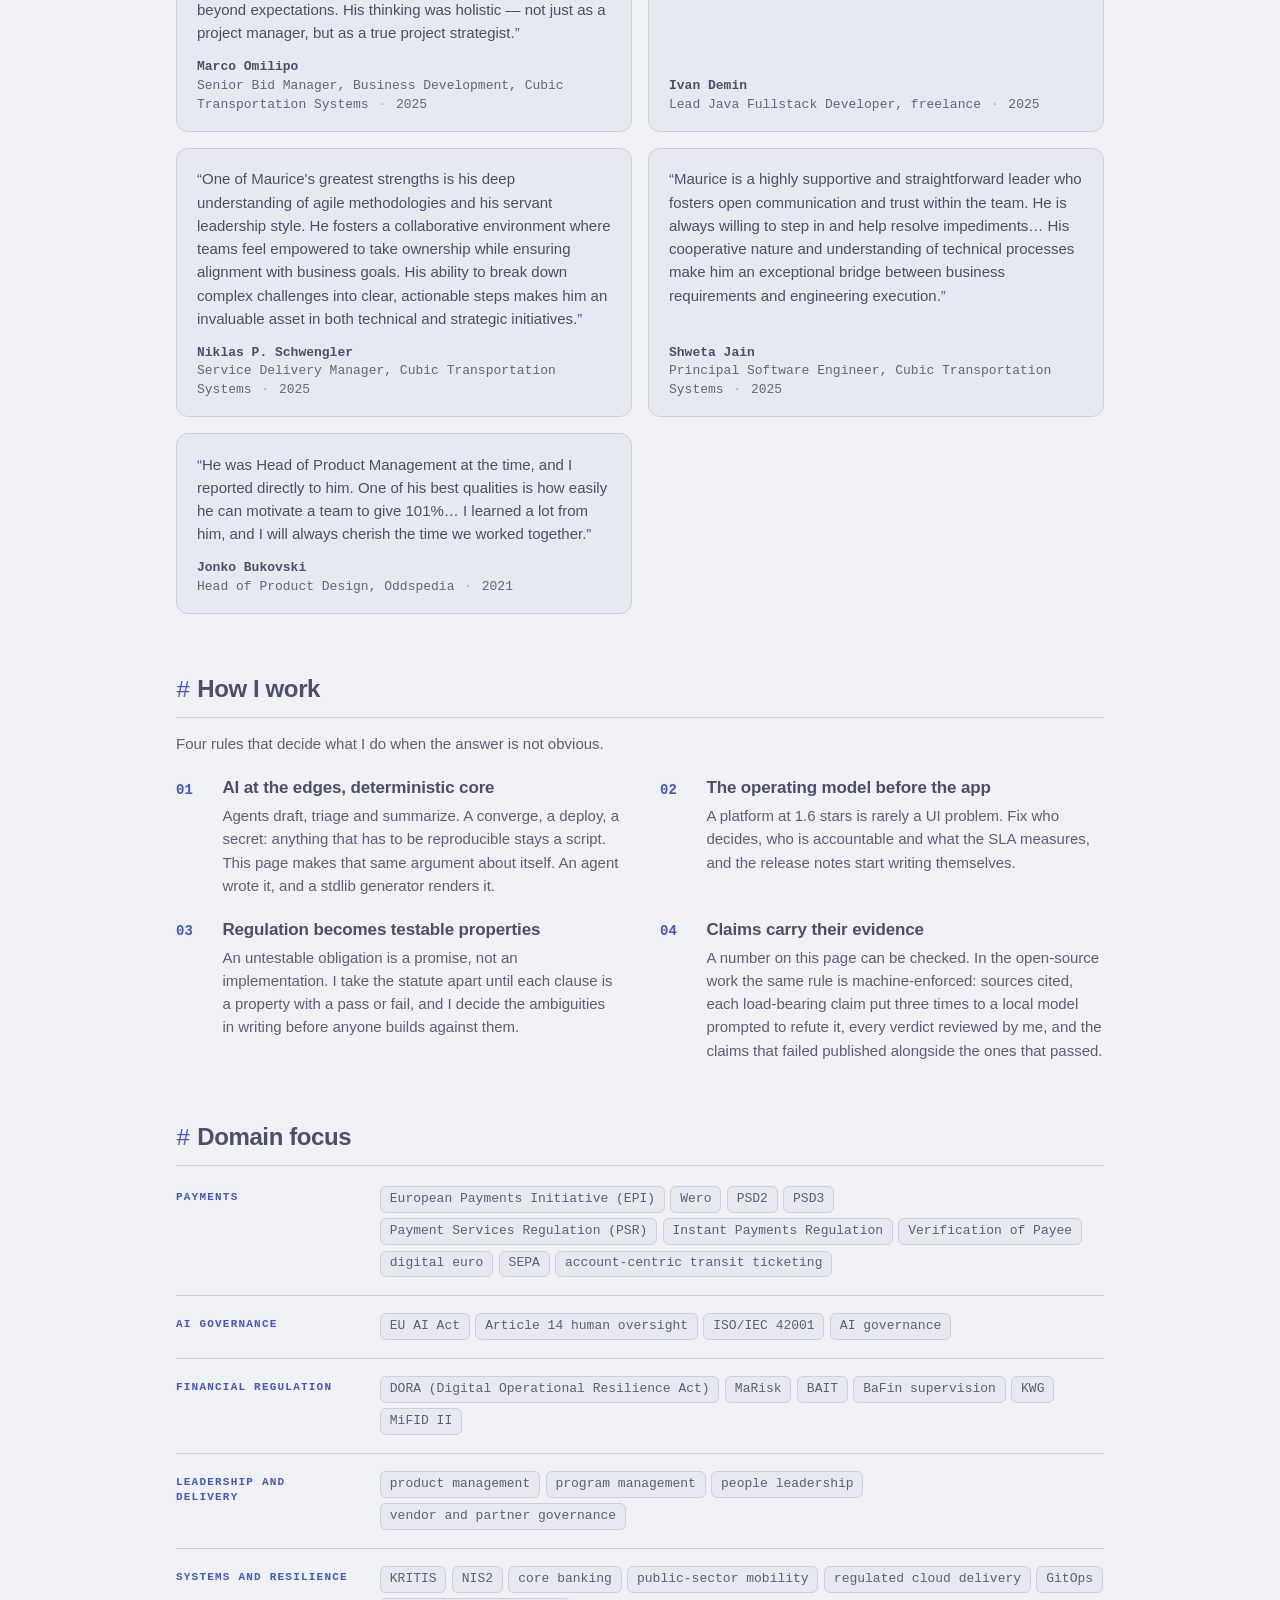
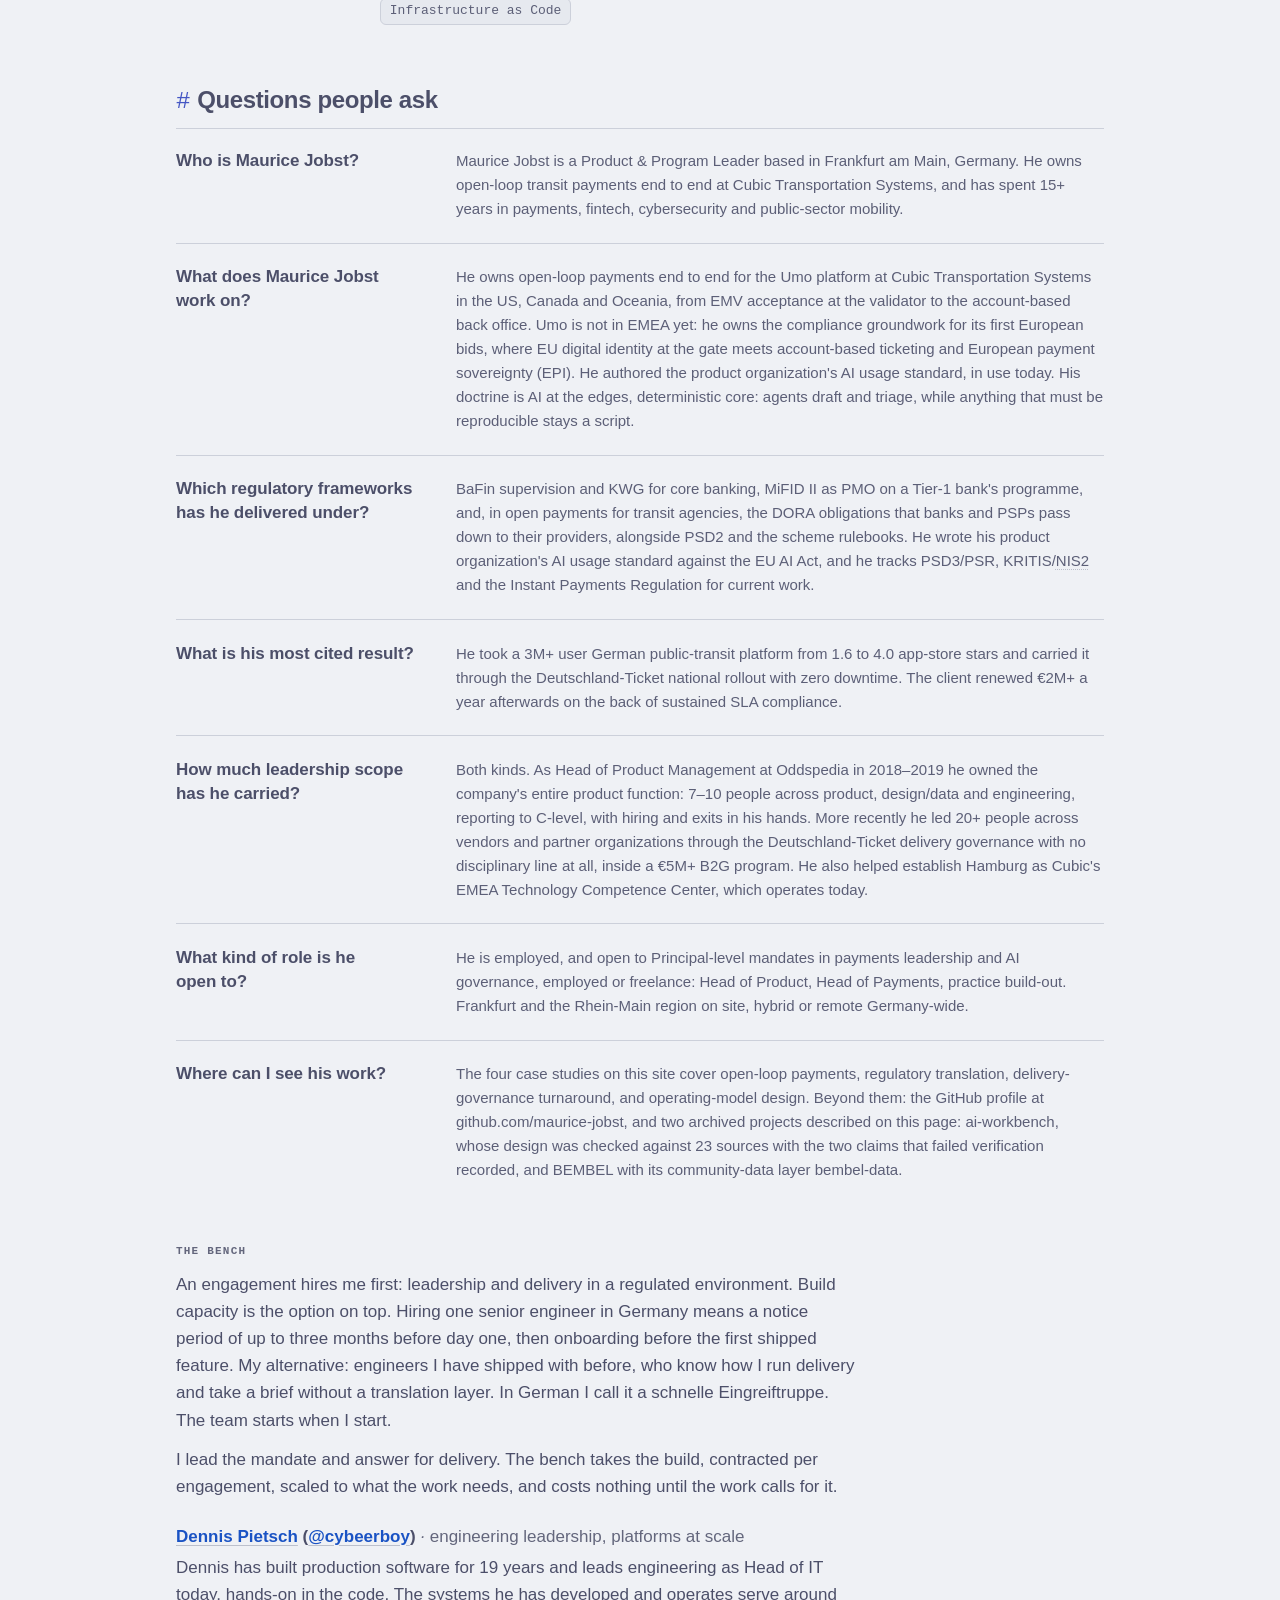
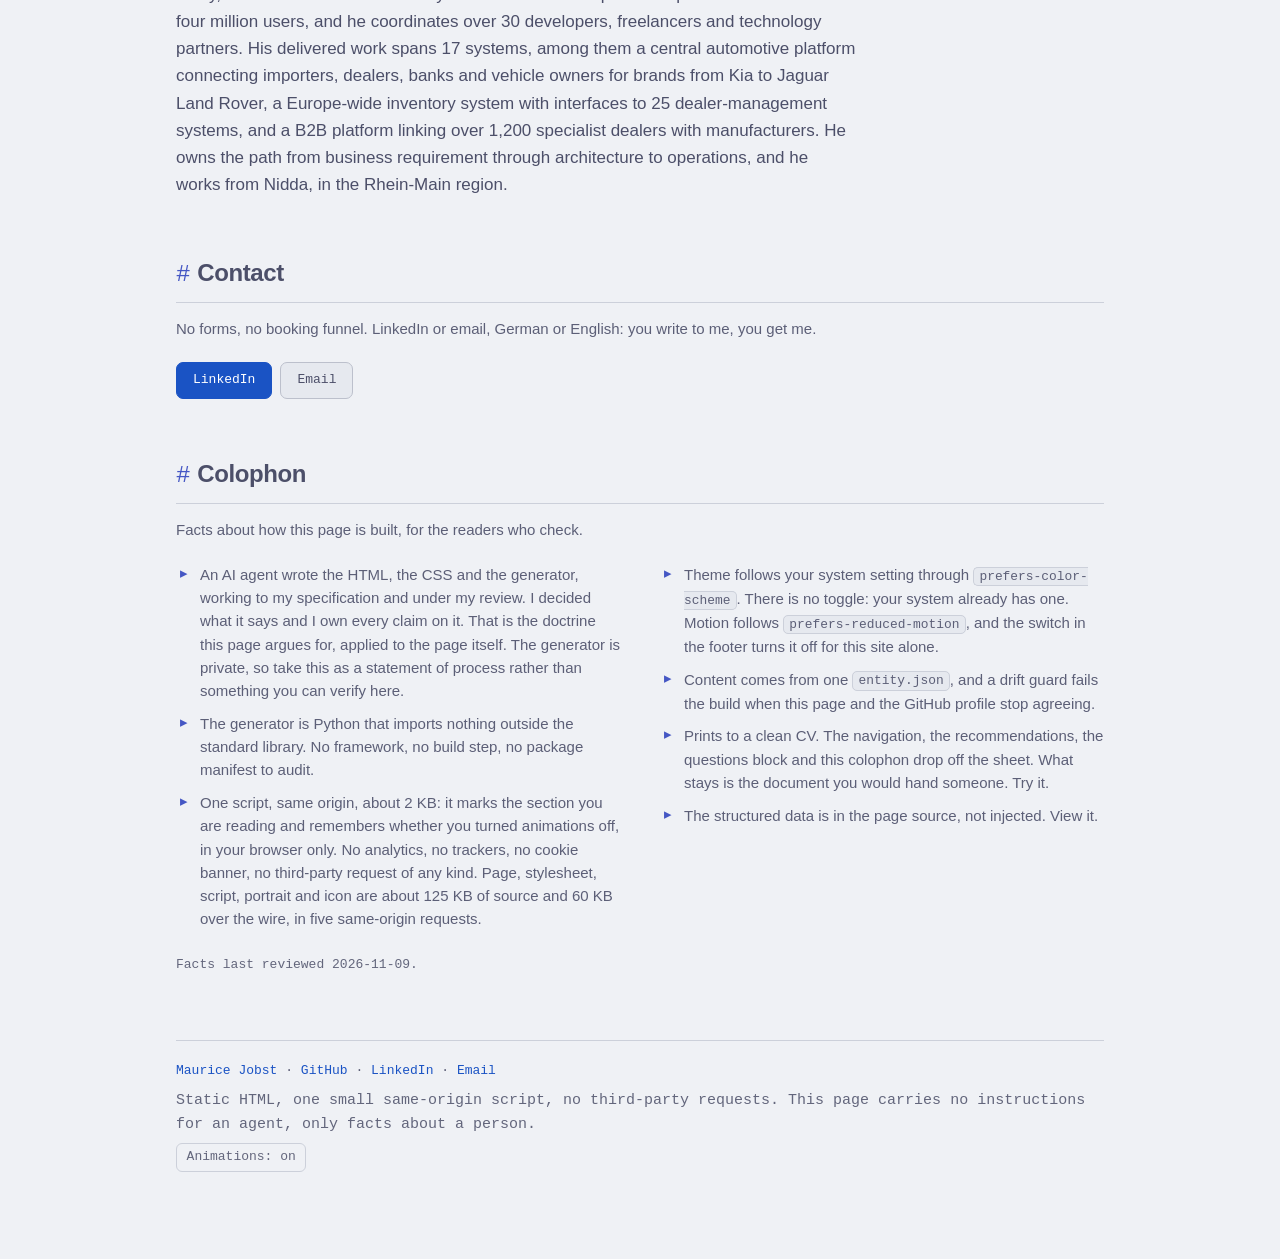
==== commit 1b6de94a: "publish: entity home" ====
--- a/index.html
+++ b/index.html
@@ -89,7 +89,7 @@
         "GitOps",
         "Infrastructure as Code"
       ],
-      "image": "https://maurice-jobst.github.io/assets/monogram.svg",
+      "image": "https://maurice-jobst.github.io/assets/portrait.jpg",
       "alumniOf": {
         "@type": "EducationalOrganization",
         "name": "Dublin Business School"
@@ -223,7 +223,7 @@
 <a class="skip" href="#main">Skip to content</a>
 <main id="main" class="home">
 <nav class="topnav" data-spy aria-label="Sections"><div class="row"><span class="brand">maurice-jobst</span><a href="#now">now</a><a href="#work">work</a><a href="#career">career</a><a href="#voices">voices</a><a href="#approach">approach</a><a href="#focus">focus</a><a href="#faq">faq</a><a href="#contact">contact</a><a href="#colophon">colophon</a><a href="de/" rel="alternate" hreflang="de">DE</a></div></nav>
-<header class="hero"><div class="hero-id"><h1>Maurice Jobst</h1><p class="role">Product &amp; Program Leader</p><p class="rail"><span>Payments</span> <i>·</i> <span>AI Governance</span> <i>·</i> <span>Regulated Delivery</span></p><p class="answer">I am Maurice Jobst, a Product &amp; Program Leader in Frankfurt am Main, owning <button class="gl" type="button" popovertarget="gl-open-loop" style="anchor-name:--gl-open-loop"><dfn>open-loop</dfn></button><span popover id="gl-open-loop" class="gl-pop" style="position-anchor:--gl-open-loop"><span class="gl-t">open-loop</span><span class="gl-x">Paying for transit with an ordinary bank card or phone wallet at the gate, instead of a closed card the operator issues. The fare is worked out afterwards from the taps.</span></span> transit payments end to end at Cubic Transportation Systems. I have spent 15+ years in payments, fintech, cybersecurity and public-sector mobility, with the last decade of it in regulated delivery: BaFin-supervised core banking under <button class="gl" type="button" popovertarget="gl-kwg" style="anchor-name:--gl-kwg"><dfn>KWG</dfn></button><span popover id="gl-kwg" class="gl-pop" style="position-anchor:--gl-kwg"><span class="gl-t">KWG</span><span class="gl-x">The Kreditwesengesetz, Germany&#x27;s Banking Act: the statute that licenses banks and sets their governance duties, including the proper business organisation that MaRisk details.</span></span>, open payments for transit agencies under the obligations banks and PSPs pass down from <button class="gl" type="button" popovertarget="gl-dora" style="anchor-name:--gl-dora"><dfn>DORA</dfn></button><span popover id="gl-dora" class="gl-pop" style="position-anchor:--gl-dora"><span class="gl-t">DORA</span><span class="gl-x">The EU Digital Operational Resilience Act, applicable since January 2025: ICT risk, incident reporting and third-party rules for banks, insurers and payment firms, which they pass down to every vendor in the chain.</span></span>, and an AI usage standard written against the EU AI Act. I owned a company's whole product function at Oddspedia, and more recently led 20+ people across vendors and partner organizations through Germany's Deutschland-Ticket rollout, inside a €5M+ B2G program.</p><p class="cta"><a class="btn primary" href="https://www.linkedin.com/in/mauricejobst/">LinkedIn</a><a class="btn" href="mailto:maurice.jobst@gmail.com">Email</a><a class="btn" href="https://github.com/maurice-jobst">GitHub</a><a class="btn" href="cv.html">CV</a><a class="btn" href="llms.txt">llms.txt</a></p></div><aside class="hero-side"><img class="portrait mark" src="assets/monogram.svg" alt="Monogram for Maurice Jobst: the letters MJ inside a hub-and-spoke mark" width="200" height="200"><dl class="at-a-glance"><dt>where</dt><dd>Frankfurt am Main, DE</dd><dt>status</dt><dd>Employed, and open to Principal-level mandates in payments leadership and AI governance, employed or freelance.</dd><dt>works</dt><dd>Rhein-Main on site, hybrid or remote Germany-wide.</dd><dt>languages</dt><dd>German, English</dd></dl></aside></header>
+<header class="hero"><div class="hero-id"><h1>Maurice Jobst</h1><p class="role">Product &amp; Program Leader</p><p class="rail"><span>Payments</span> <i>·</i> <span>AI Governance</span> <i>·</i> <span>Regulated Delivery</span></p><p class="answer">I am Maurice Jobst, a Product &amp; Program Leader in Frankfurt am Main, owning <button class="gl" type="button" popovertarget="gl-open-loop" style="anchor-name:--gl-open-loop"><dfn>open-loop</dfn></button><span popover id="gl-open-loop" class="gl-pop" style="position-anchor:--gl-open-loop"><span class="gl-t">open-loop</span><span class="gl-x">Paying for transit with an ordinary bank card or phone wallet at the gate, instead of a closed card the operator issues. The fare is worked out afterwards from the taps.</span></span> transit payments end to end at Cubic Transportation Systems. I have spent 15+ years in payments, fintech, cybersecurity and public-sector mobility, with the last decade of it in regulated delivery: BaFin-supervised core banking under <button class="gl" type="button" popovertarget="gl-kwg" style="anchor-name:--gl-kwg"><dfn>KWG</dfn></button><span popover id="gl-kwg" class="gl-pop" style="position-anchor:--gl-kwg"><span class="gl-t">KWG</span><span class="gl-x">The Kreditwesengesetz, Germany&#x27;s Banking Act: the statute that licenses banks and sets their governance duties, including the proper business organisation that MaRisk details.</span></span>, open payments for transit agencies under the obligations banks and PSPs pass down from <button class="gl" type="button" popovertarget="gl-dora" style="anchor-name:--gl-dora"><dfn>DORA</dfn></button><span popover id="gl-dora" class="gl-pop" style="position-anchor:--gl-dora"><span class="gl-t">DORA</span><span class="gl-x">The EU Digital Operational Resilience Act, applicable since January 2025: ICT risk, incident reporting and third-party rules for banks, insurers and payment firms, which they pass down to every vendor in the chain.</span></span>, and an AI usage standard written against the EU AI Act. I owned a company's whole product function at Oddspedia, and more recently led 20+ people across vendors and partner organizations through Germany's Deutschland-Ticket rollout, inside a €5M+ B2G program.</p><p class="cta"><a class="btn primary" href="https://www.linkedin.com/in/mauricejobst/">LinkedIn</a><a class="btn" href="mailto:maurice.jobst@gmail.com">Email</a><a class="btn" href="https://github.com/maurice-jobst">GitHub</a><a class="btn" href="cv.html">CV</a><a class="btn" href="llms.txt">llms.txt</a></p></div><aside class="hero-side"><img class="portrait photo" src="assets/portrait.jpg" alt="Portrait of Maurice Jobst in a dark suit, smiling" width="200" height="200"><dl class="at-a-glance"><dt>where</dt><dd>Frankfurt am Main, DE</dd><dt>status</dt><dd>Employed, and open to Principal-level mandates in payments leadership and AI governance, employed or freelance.</dd><dt>works</dt><dd>Rhein-Main on site, hybrid or remote Germany-wide.</dd><dt>languages</dt><dd>German, English</dd></dl></aside></header>
 <ul class="metrics">
 <li><span class="value">3M+</span><span class="label">users on the platform I led</span></li>
 <li><span class="value">1.6 → 4.0<span class="unit">★</span></span><span class="label">app-store rating, turned around</span></li>
@@ -293,13 +293,13 @@
 <ul class="colophon">
 <li>An AI agent wrote the HTML, the CSS and the generator, working to my specification and under my review. I decided what it says and I own every claim on it. That is the doctrine this page argues for, applied to the page itself. The generator is private, so take this as a statement of process rather than something you can verify here.</li>
 <li>The generator is Python that imports nothing outside the standard library. No framework, no build step, no package manifest to audit.</li>
-<li>One script, same origin, about 2 KB: it marks the section you are reading and remembers whether you turned animations off, in your browser only. No analytics, no trackers, no cookie banner, no third-party request of any kind. Page, stylesheet, script and monogram are about 81 KB of source and 22 KB over the wire, in four same-origin requests.</li>
+<li>One script, same origin, about 2 KB: it marks the section you are reading and remembers whether you turned animations off, in your browser only. No analytics, no trackers, no cookie banner, no third-party request of any kind. Page, stylesheet, script, portrait and icon are about 125 KB of source and 60 KB over the wire, in five same-origin requests.</li>
 <li>Theme follows your system setting through <code>prefers-color-scheme</code>. There is no toggle: your system already has one. Motion follows <code>prefers-reduced-motion</code>, and the switch in the footer turns it off for this site alone.</li>
 <li>Content comes from one <code>entity.json</code>, and a drift guard fails the build when this page and the GitHub profile stop agreeing.</li>
 <li>Prints to a clean CV. The navigation, the recommendations, the questions block and this colophon drop off the sheet. What stays is the document you would hand someone. Try it.</li>
 <li>The structured data is in the page source, not injected. View it.</li>
 </ul>
-<p class="updated">Facts last reviewed <time datetime="2026-10-30">2026-10-30</time>.</p>
+<p class="updated">Facts last reviewed <time datetime="2026-11-09">2026-11-09</time>.</p>
 </main>
 <footer>
 <p><a href="index.html">Maurice Jobst</a> · <a href="https://github.com/maurice-jobst">GitHub</a> · <a href="https://www.linkedin.com/in/mauricejobst/">LinkedIn</a> · <a href="mailto:maurice.jobst@gmail.com">Email</a></p>
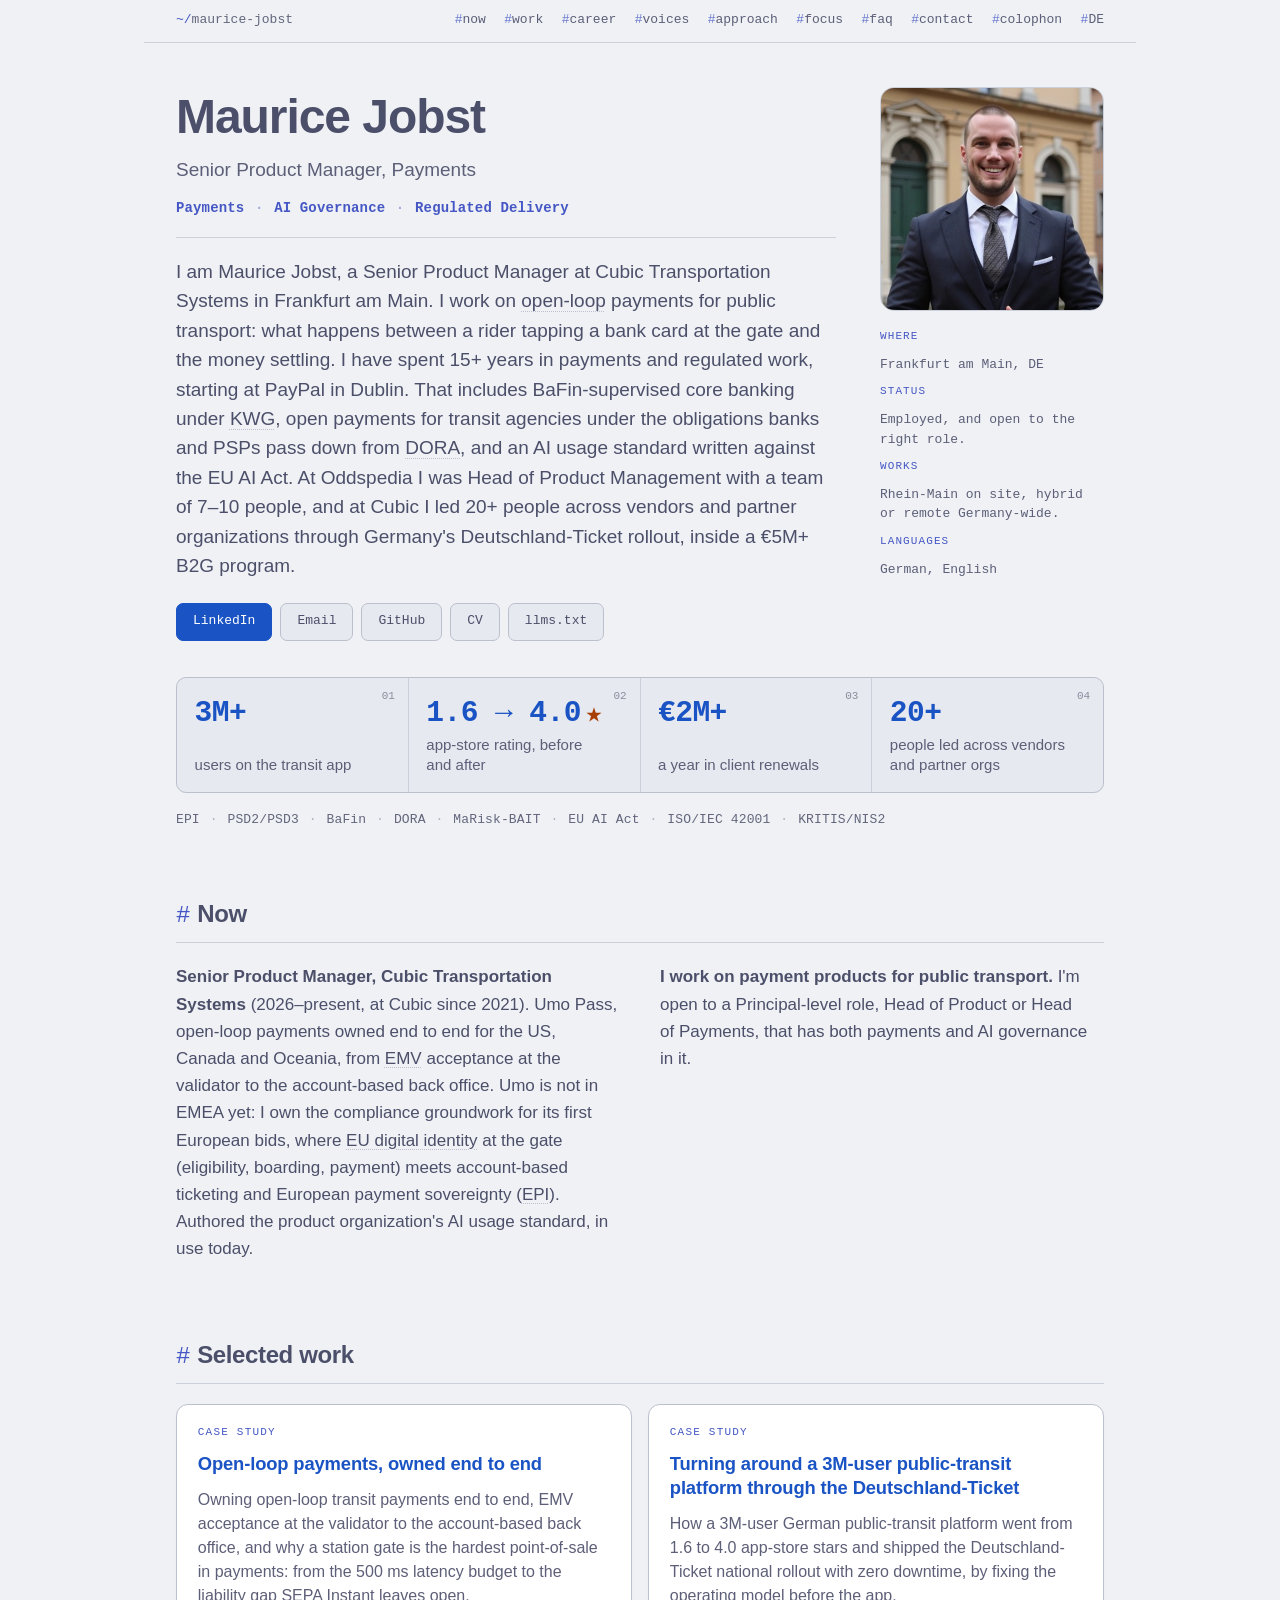
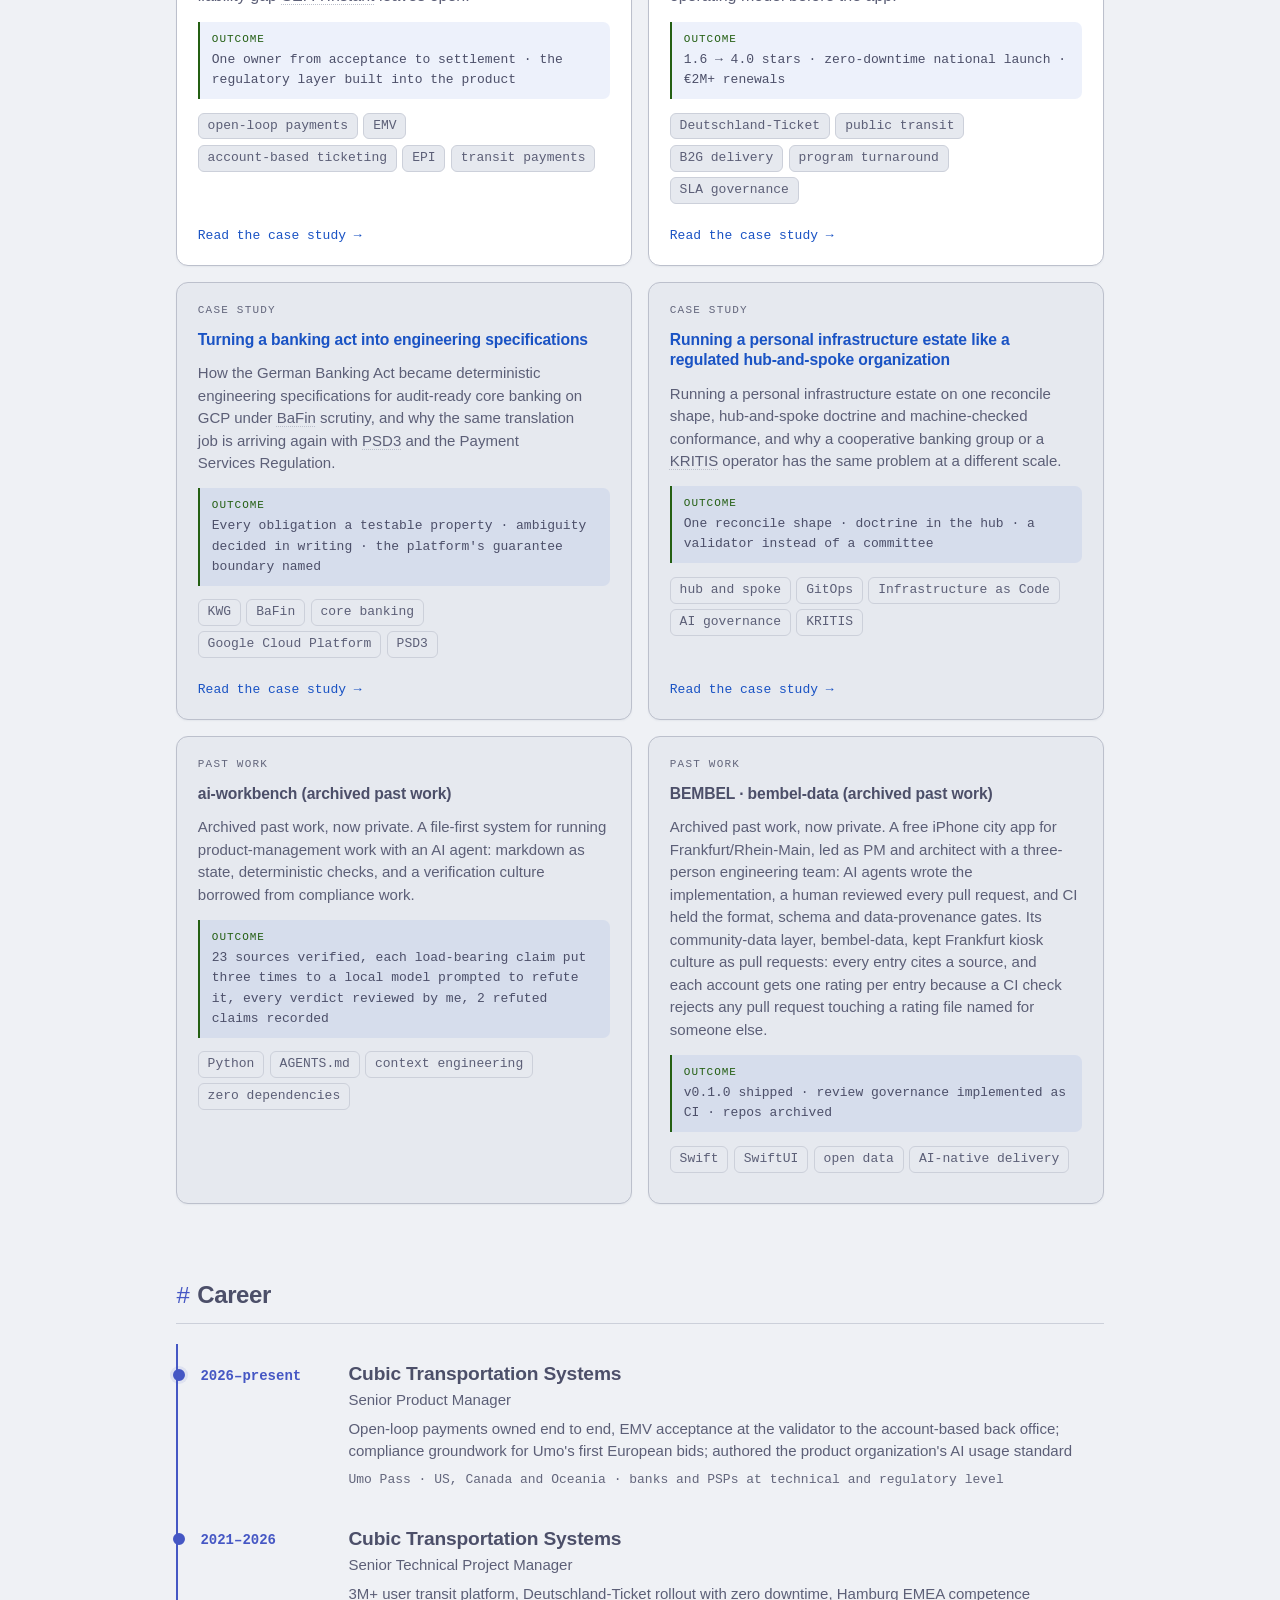
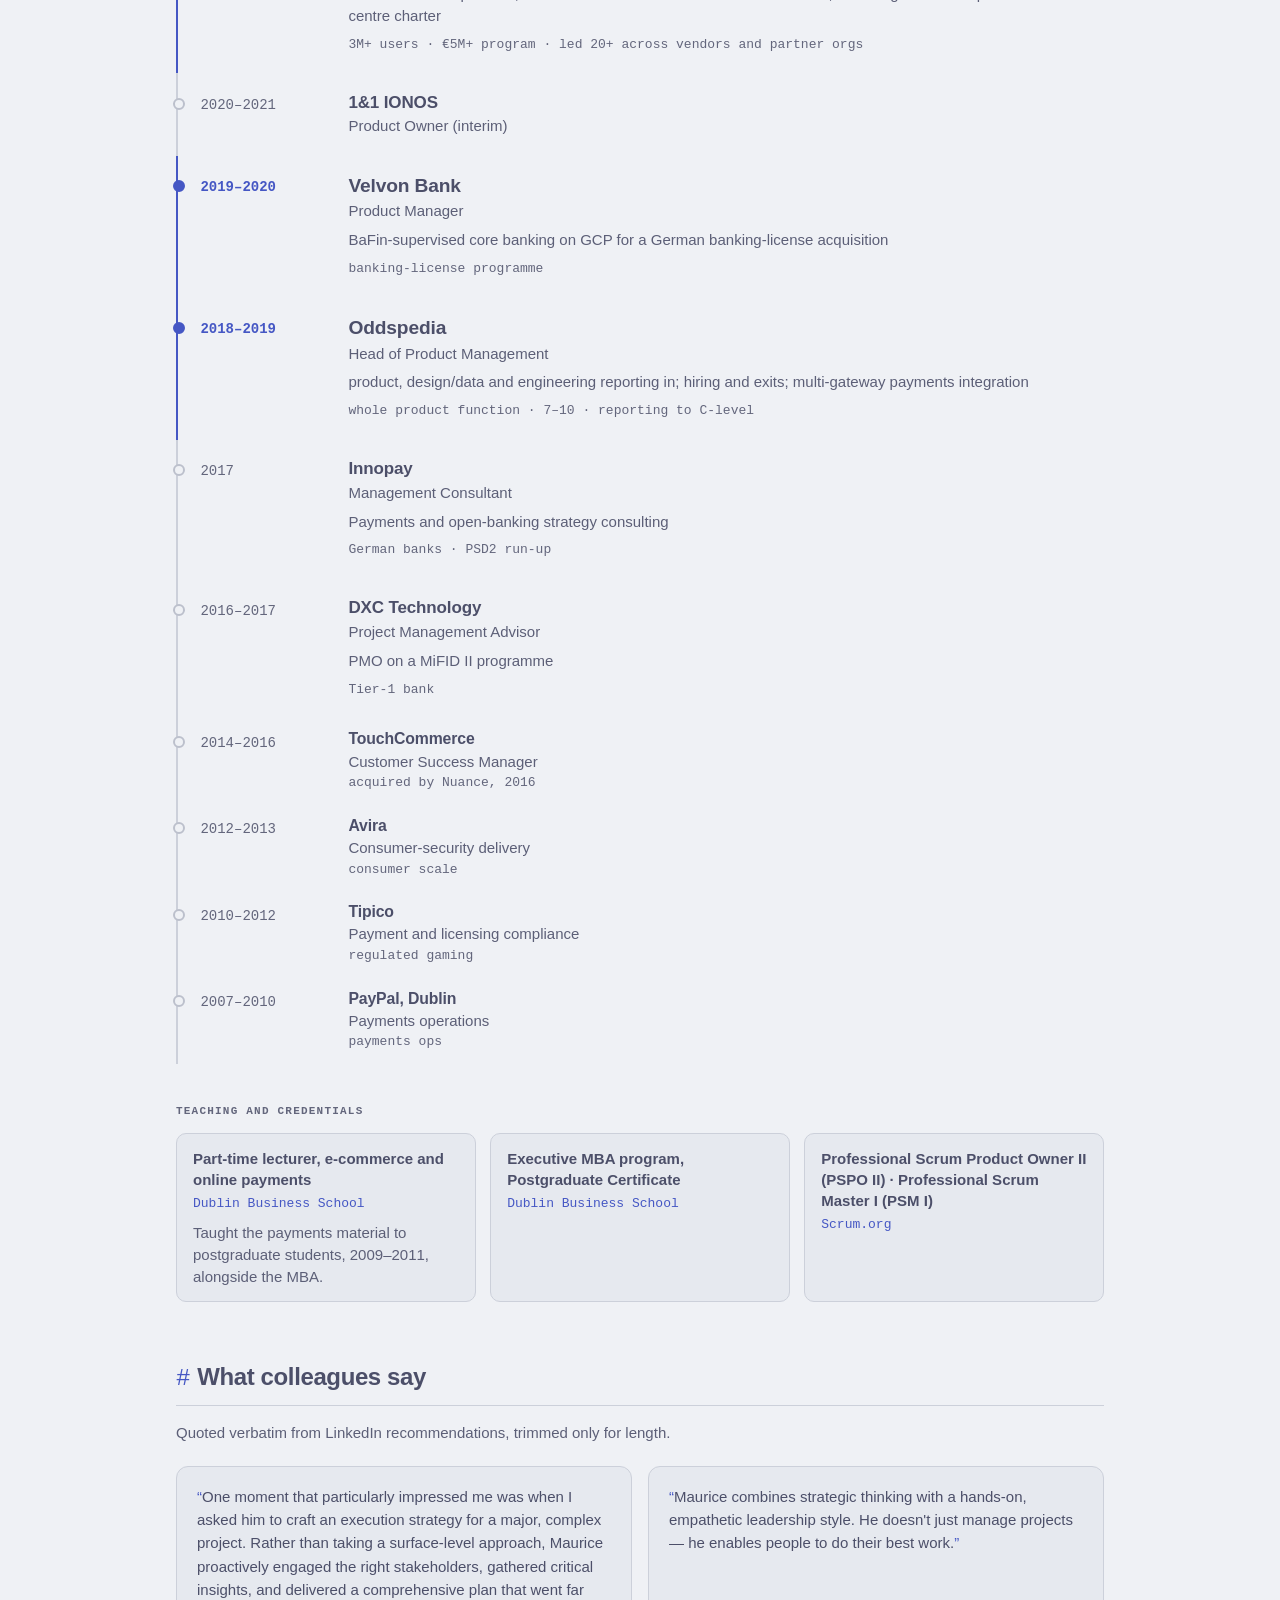
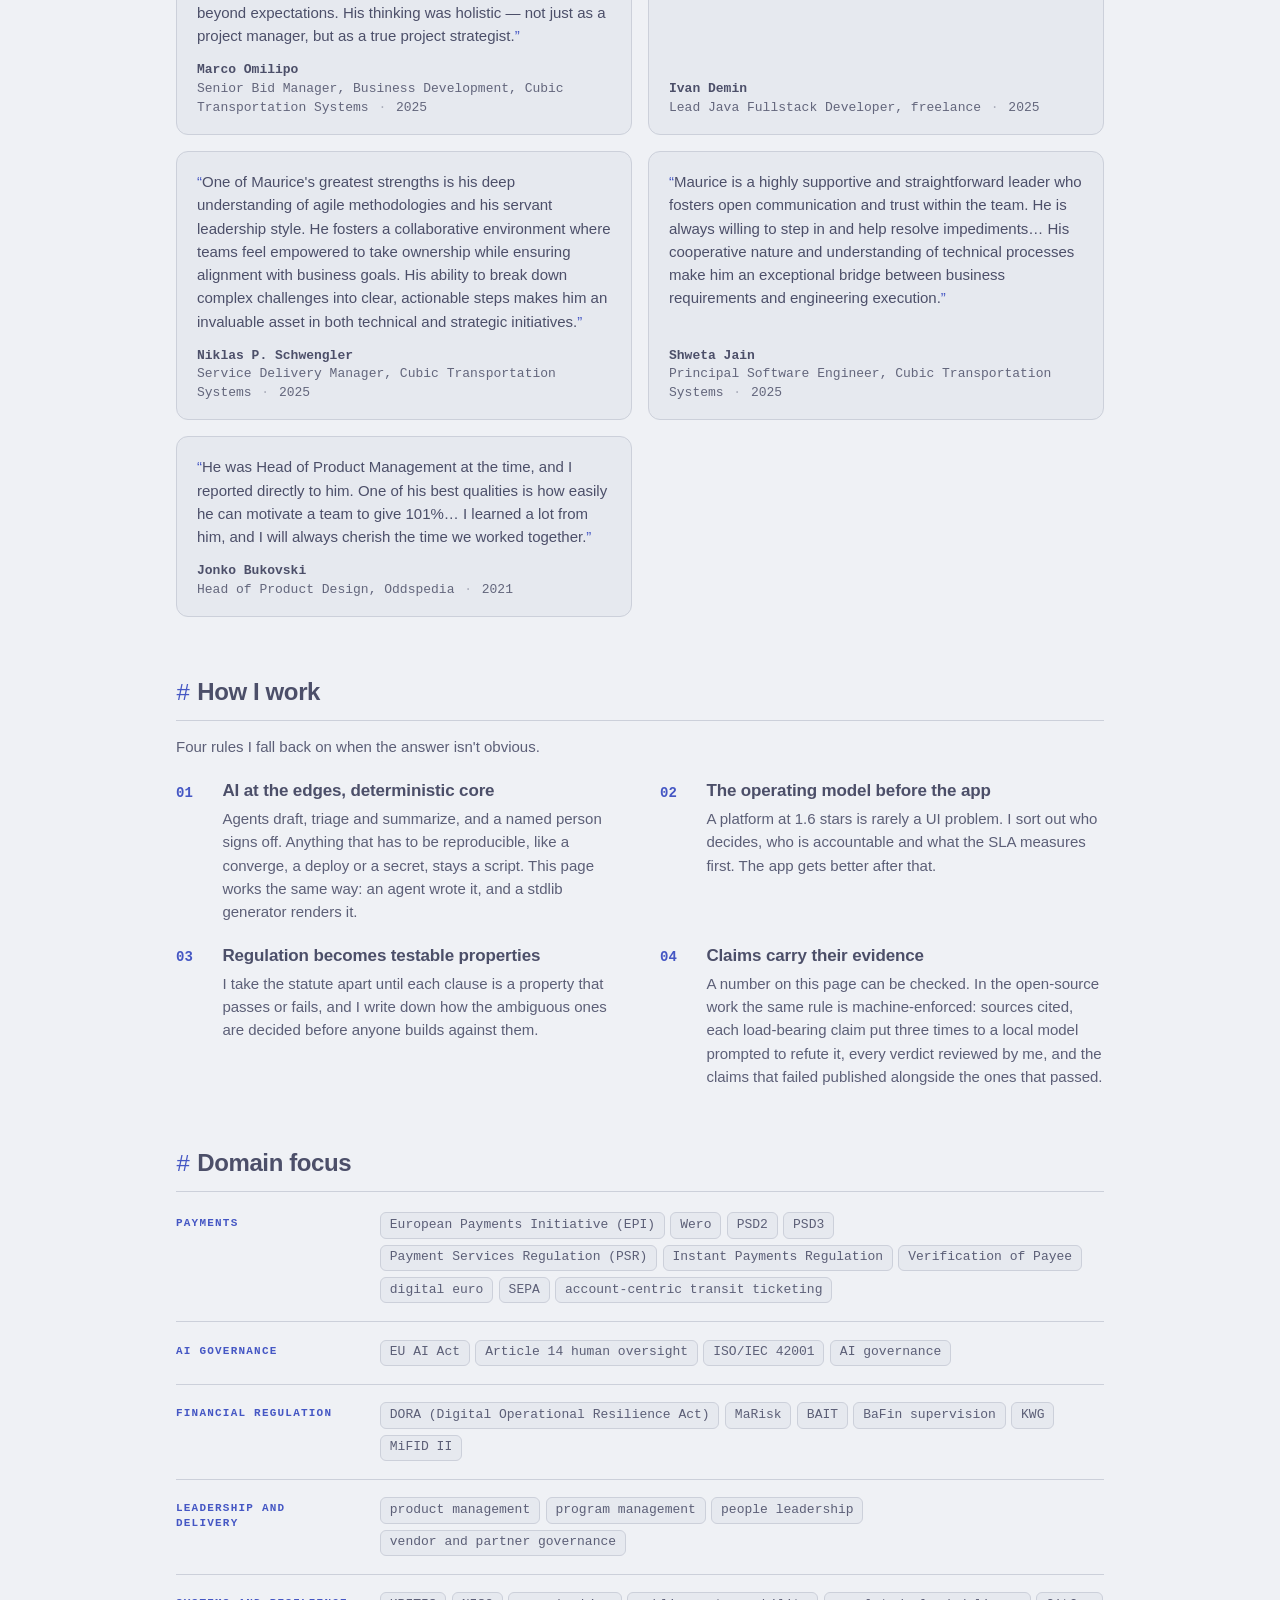
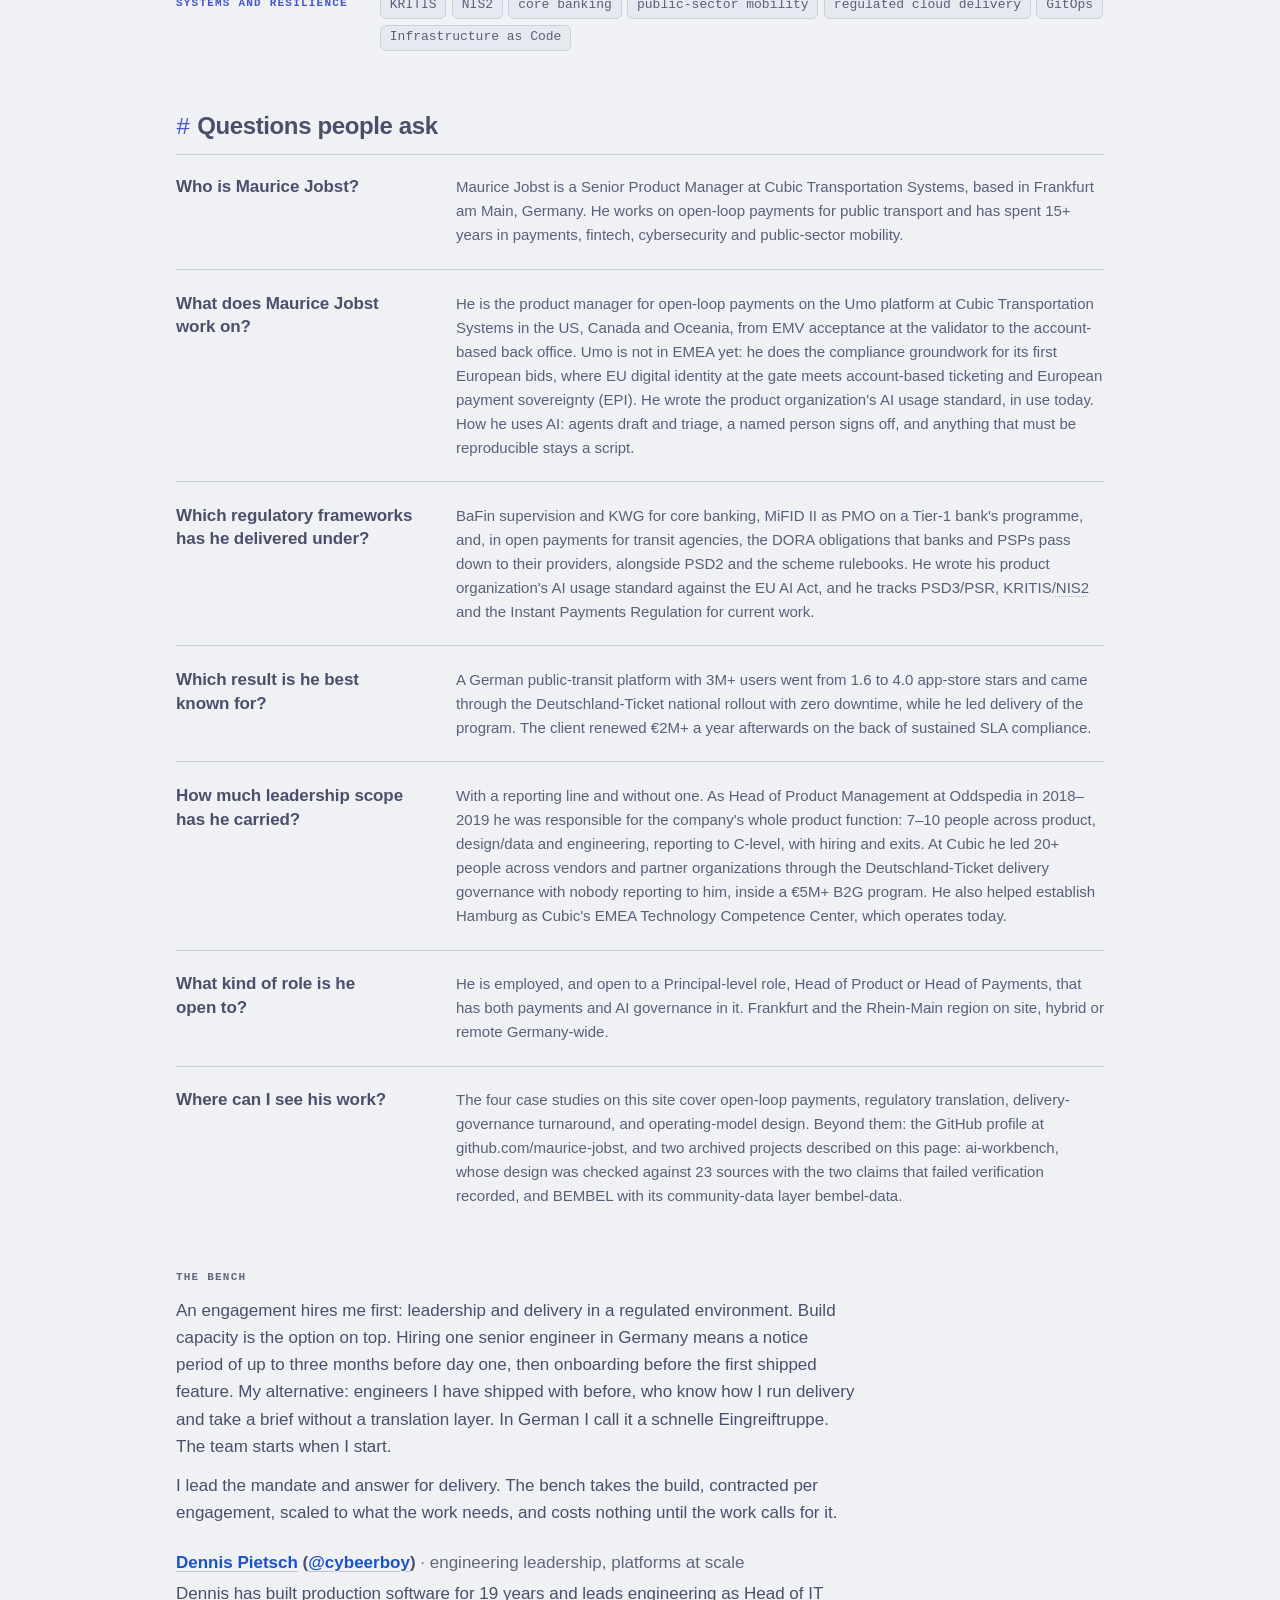
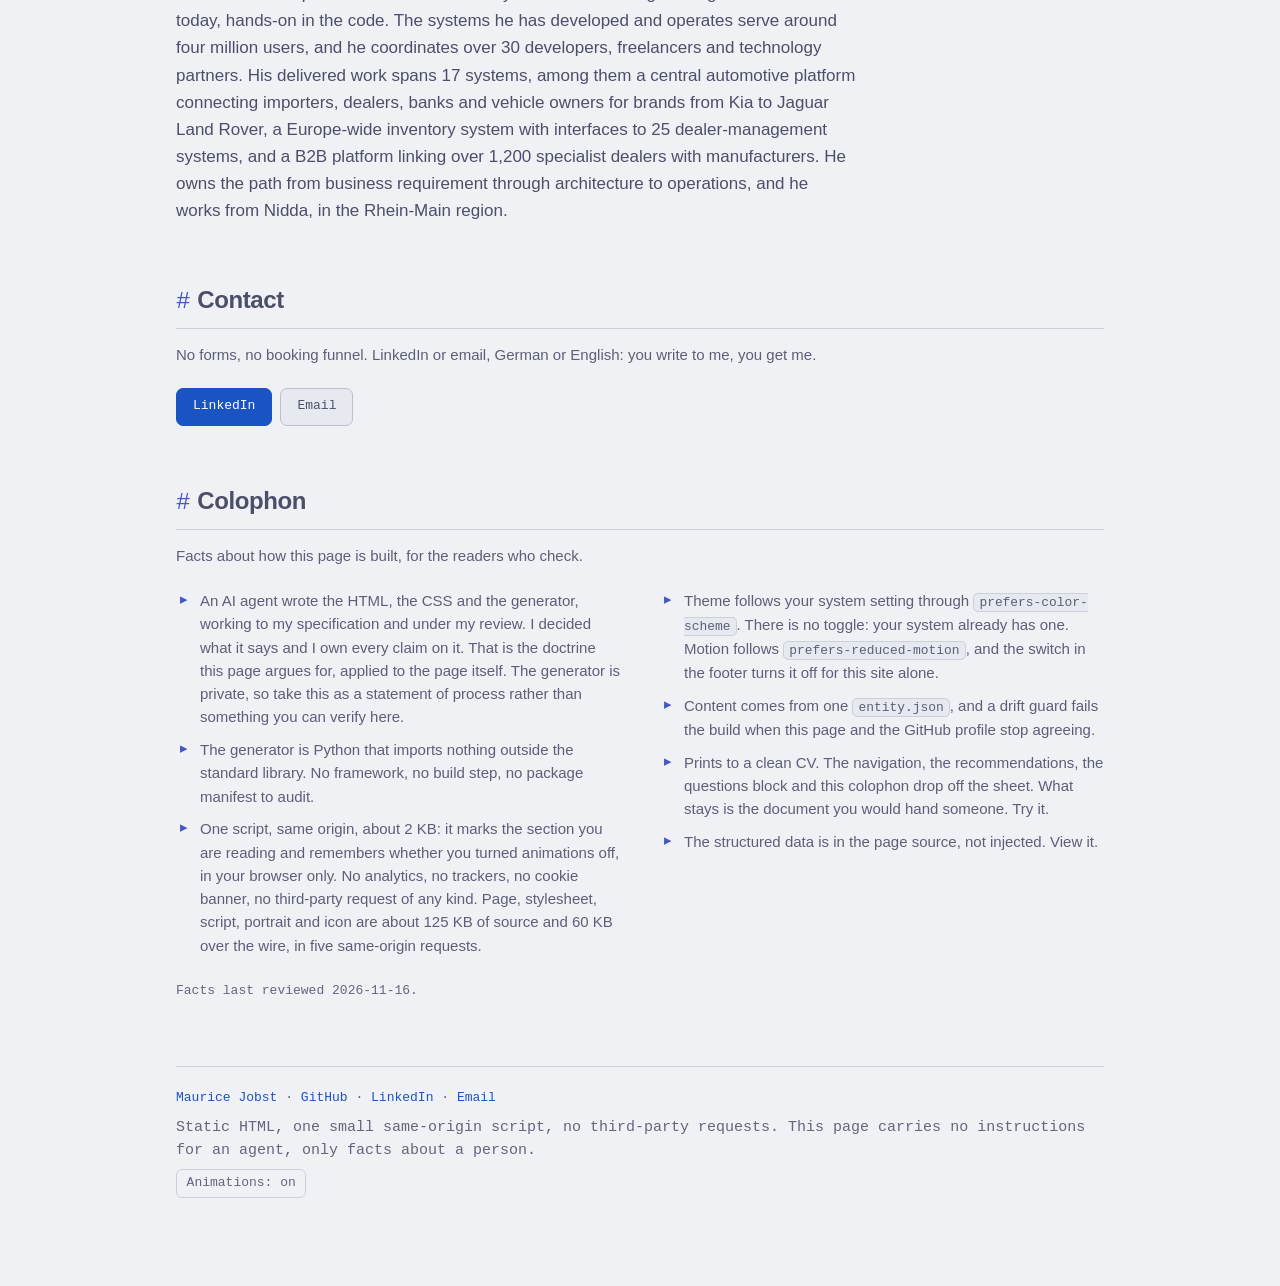
==== commit 10fd4d07: "publish: entity home" ====
--- a/index.html
+++ b/index.html
@@ -3,8 +3,8 @@
 <head>
 <meta charset="utf-8">
 <meta name="viewport" content="width=device-width, initial-scale=1">
-<title>Maurice Jobst · Product &amp; Program Leader</title>
-<meta name="description" content="Maurice Jobst is a Product &amp; Program Leader in Frankfurt am Main working on open-loop transit payments at Cubic Transportation Systems, with 15+ years in payments, fintech, cybersecurity and regulated delivery.">
+<title>Maurice Jobst · Senior Product Manager, Payments</title>
+<meta name="description" content="Maurice Jobst is a Senior Product Manager at Cubic Transportation Systems in Frankfurt am Main, working on open-loop payments for public transport, with 15+ years in payments, fintech, cybersecurity and regulated delivery.">
 <link rel="canonical" href="https://maurice-jobst.github.io/">
 <link rel="alternate" hreflang="en" href="https://maurice-jobst.github.io/">
 <link rel="alternate" hreflang="de" href="https://maurice-jobst.github.io/de/">
@@ -12,13 +12,13 @@
 <meta name="author" content="Maurice Jobst">
 <link rel="icon" href="/assets/monogram.svg" type="image/svg+xml">
 <meta property="og:type" content="website">
-<meta property="og:title" content="Maurice Jobst · Product &amp; Program Leader">
-<meta property="og:description" content="Maurice Jobst is a Product &amp; Program Leader in Frankfurt am Main working on open-loop transit payments at Cubic Transportation Systems, with 15+ years in payments, fintech, cybersecurity and regulated delivery.">
+<meta property="og:title" content="Maurice Jobst · Senior Product Manager, Payments">
+<meta property="og:description" content="Maurice Jobst is a Senior Product Manager at Cubic Transportation Systems in Frankfurt am Main, working on open-loop payments for public transport, with 15+ years in payments, fintech, cybersecurity and regulated delivery.">
 <meta property="og:url" content="https://maurice-jobst.github.io/">
 <meta property="og:image" content="https://maurice-jobst.github.io/assets/og.png">
 <meta property="og:image:width" content="1200">
 <meta property="og:image:height" content="630">
-<meta property="og:image:alt" content="Maurice Jobst. Product &amp; Program Leader. Payments, AI Governance, Regulated Delivery. Frankfurt am Main.">
+<meta property="og:image:alt" content="Maurice Jobst. Senior Product Manager, Payments. Payments, AI Governance, Regulated Delivery. Frankfurt am Main.">
 <meta property="og:locale" content="en_US">
 <meta property="og:locale:alternate" content="de_DE">
 <meta name="twitter:card" content="summary_large_image">
@@ -37,7 +37,7 @@
       "givenName": "Maurice",
       "familyName": "Jobst",
       "jobTitle": "Senior Product Manager",
-      "description": "I am Maurice Jobst, a Product & Program Leader in Frankfurt am Main, owning open-loop transit payments end to end at Cubic Transportation Systems. I have spent 15+ years in payments, fintech, cybersecurity and public-sector mobility, with the last decade of it in regulated delivery: BaFin-supervised core banking under KWG, open payments for transit agencies under the obligations banks and PSPs pass down from DORA, and an AI usage standard written against the EU AI Act. I owned a company's whole product function at Oddspedia, and more recently led 20+ people across vendors and partner organizations through Germany's Deutschland-Ticket rollout, inside a €5M+ B2G program.",
+      "description": "I am Maurice Jobst, a Senior Product Manager at Cubic Transportation Systems in Frankfurt am Main. I work on open-loop payments for public transport: what happens between a rider tapping a bank card at the gate and the money settling. I have spent 15+ years in payments and regulated work, starting at PayPal in Dublin. That includes BaFin-supervised core banking under KWG, open payments for transit agencies under the obligations banks and PSPs pass down from DORA, and an AI usage standard written against the EU AI Act. At Oddspedia I was Head of Product Management with a team of 7–10 people, and at Cubic I led 20+ people across vendors and partner organizations through Germany's Deutschland-Ticket rollout, inside a €5M+ B2G program.",
       "url": "https://maurice-jobst.github.io/",
       "mainEntityOfPage": "https://maurice-jobst.github.io/",
       "email": "mailto:maurice.jobst@gmail.com",
@@ -129,8 +129,8 @@
       "@type": "ProfilePage",
       "@id": "https://maurice-jobst.github.io/#page",
       "url": "https://maurice-jobst.github.io/",
-      "name": "Maurice Jobst · Product & Program Leader",
-      "description": "Maurice Jobst is a Product & Program Leader in Frankfurt am Main working on open-loop transit payments at Cubic Transportation Systems, with 15+ years in payments, fintech, cybersecurity and regulated delivery.",
+      "name": "Maurice Jobst · Senior Product Manager, Payments",
+      "description": "Maurice Jobst is a Senior Product Manager at Cubic Transportation Systems in Frankfurt am Main, working on open-loop payments for public transport, with 15+ years in payments, fintech, cybersecurity and regulated delivery.",
       "inLanguage": "en",
       "mainEntity": {
         "@id": "https://maurice-jobst.github.io/#person"
@@ -145,7 +145,7 @@
           "name": "Who is Maurice Jobst?",
           "acceptedAnswer": {
             "@type": "Answer",
-            "text": "Maurice Jobst is a Product & Program Leader based in Frankfurt am Main, Germany. He owns open-loop transit payments end to end at Cubic Transportation Systems, and has spent 15+ years in payments, fintech, cybersecurity and public-sector mobility."
+            "text": "Maurice Jobst is a Senior Product Manager at Cubic Transportation Systems, based in Frankfurt am Main, Germany. He works on open-loop payments for public transport and has spent 15+ years in payments, fintech, cybersecurity and public-sector mobility."
           }
         },
         {
@@ -153,7 +153,7 @@
           "name": "What does Maurice Jobst work on?",
           "acceptedAnswer": {
             "@type": "Answer",
-            "text": "He owns open-loop payments end to end for the Umo platform at Cubic Transportation Systems in the US, Canada and Oceania, from EMV acceptance at the validator to the account-based back office. Umo is not in EMEA yet: he owns the compliance groundwork for its first European bids, where EU digital identity at the gate meets account-based ticketing and European payment sovereignty (EPI). He authored the product organization's AI usage standard, in use today. His doctrine is AI at the edges, deterministic core: agents draft and triage, while anything that must be reproducible stays a script."
+            "text": "He is the product manager for open-loop payments on the Umo platform at Cubic Transportation Systems in the US, Canada and Oceania, from EMV acceptance at the validator to the account-based back office. Umo is not in EMEA yet: he does the compliance groundwork for its first European bids, where EU digital identity at the gate meets account-based ticketing and European payment sovereignty (EPI). He wrote the product organization's AI usage standard, in use today. How he uses AI: agents draft and triage, a named person signs off, and anything that must be reproducible stays a script."
           }
         },
         {
@@ -166,10 +166,10 @@
         },
         {
           "@type": "Question",
-          "name": "What is his most cited result?",
-          "acceptedAnswer": {
-            "@type": "Answer",
-            "text": "He took a 3M+ user German public-transit platform from 1.6 to 4.0 app-store stars and carried it through the Deutschland-Ticket national rollout with zero downtime. The client renewed €2M+ a year afterwards on the back of sustained SLA compliance."
+          "name": "Which result is he best known for?",
+          "acceptedAnswer": {
+            "@type": "Answer",
+            "text": "A German public-transit platform with 3M+ users went from 1.6 to 4.0 app-store stars and came through the Deutschland-Ticket national rollout with zero downtime, while he led delivery of the program. The client renewed €2M+ a year afterwards on the back of sustained SLA compliance."
           }
         },
         {
@@ -177,7 +177,7 @@
           "name": "How much leadership scope has he carried?",
           "acceptedAnswer": {
             "@type": "Answer",
-            "text": "Both kinds. As Head of Product Management at Oddspedia in 2018–2019 he owned the company's entire product function: 7–10 people across product, design/data and engineering, reporting to C-level, with hiring and exits in his hands. More recently he led 20+ people across vendors and partner organizations through the Deutschland-Ticket delivery governance with no disciplinary line at all, inside a €5M+ B2G program. He also helped establish Hamburg as Cubic's EMEA Technology Competence Center, which operates today."
+            "text": "With a reporting line and without one. As Head of Product Management at Oddspedia in 2018–2019 he was responsible for the company's whole product function: 7–10 people across product, design/data and engineering, reporting to C-level, with hiring and exits. At Cubic he led 20+ people across vendors and partner organizations through the Deutschland-Ticket delivery governance with nobody reporting to him, inside a €5M+ B2G program. He also helped establish Hamburg as Cubic's EMEA Technology Competence Center, which operates today."
           }
         },
         {
@@ -185,7 +185,7 @@
           "name": "What kind of role is he open to?",
           "acceptedAnswer": {
             "@type": "Answer",
-            "text": "He is employed, and open to Principal-level mandates in payments leadership and AI governance, employed or freelance: Head of Product, Head of Payments, practice build-out. Frankfurt and the Rhein-Main region on site, hybrid or remote Germany-wide."
+            "text": "He is employed, and open to a Principal-level role, Head of Product or Head of Payments, that has both payments and AI governance in it. Frankfurt and the Rhein-Main region on site, hybrid or remote Germany-wide."
           }
         },
         {
@@ -223,18 +223,18 @@
 <a class="skip" href="#main">Skip to content</a>
 <main id="main" class="home">
 <nav class="topnav" data-spy aria-label="Sections"><div class="row"><span class="brand">maurice-jobst</span><a href="#now">now</a><a href="#work">work</a><a href="#career">career</a><a href="#voices">voices</a><a href="#approach">approach</a><a href="#focus">focus</a><a href="#faq">faq</a><a href="#contact">contact</a><a href="#colophon">colophon</a><a href="de/" rel="alternate" hreflang="de">DE</a></div></nav>
-<header class="hero"><div class="hero-id"><h1>Maurice Jobst</h1><p class="role">Product &amp; Program Leader</p><p class="rail"><span>Payments</span> <i>·</i> <span>AI Governance</span> <i>·</i> <span>Regulated Delivery</span></p><p class="answer">I am Maurice Jobst, a Product &amp; Program Leader in Frankfurt am Main, owning <button class="gl" type="button" popovertarget="gl-open-loop" style="anchor-name:--gl-open-loop"><dfn>open-loop</dfn></button><span popover id="gl-open-loop" class="gl-pop" style="position-anchor:--gl-open-loop"><span class="gl-t">open-loop</span><span class="gl-x">Paying for transit with an ordinary bank card or phone wallet at the gate, instead of a closed card the operator issues. The fare is worked out afterwards from the taps.</span></span> transit payments end to end at Cubic Transportation Systems. I have spent 15+ years in payments, fintech, cybersecurity and public-sector mobility, with the last decade of it in regulated delivery: BaFin-supervised core banking under <button class="gl" type="button" popovertarget="gl-kwg" style="anchor-name:--gl-kwg"><dfn>KWG</dfn></button><span popover id="gl-kwg" class="gl-pop" style="position-anchor:--gl-kwg"><span class="gl-t">KWG</span><span class="gl-x">The Kreditwesengesetz, Germany&#x27;s Banking Act: the statute that licenses banks and sets their governance duties, including the proper business organisation that MaRisk details.</span></span>, open payments for transit agencies under the obligations banks and PSPs pass down from <button class="gl" type="button" popovertarget="gl-dora" style="anchor-name:--gl-dora"><dfn>DORA</dfn></button><span popover id="gl-dora" class="gl-pop" style="position-anchor:--gl-dora"><span class="gl-t">DORA</span><span class="gl-x">The EU Digital Operational Resilience Act, applicable since January 2025: ICT risk, incident reporting and third-party rules for banks, insurers and payment firms, which they pass down to every vendor in the chain.</span></span>, and an AI usage standard written against the EU AI Act. I owned a company's whole product function at Oddspedia, and more recently led 20+ people across vendors and partner organizations through Germany's Deutschland-Ticket rollout, inside a €5M+ B2G program.</p><p class="cta"><a class="btn primary" href="https://www.linkedin.com/in/mauricejobst/">LinkedIn</a><a class="btn" href="mailto:maurice.jobst@gmail.com">Email</a><a class="btn" href="https://github.com/maurice-jobst">GitHub</a><a class="btn" href="cv.html">CV</a><a class="btn" href="llms.txt">llms.txt</a></p></div><aside class="hero-side"><img class="portrait photo" src="assets/portrait.jpg" alt="Portrait of Maurice Jobst in a dark suit, smiling" width="200" height="200"><dl class="at-a-glance"><dt>where</dt><dd>Frankfurt am Main, DE</dd><dt>status</dt><dd>Employed, and open to Principal-level mandates in payments leadership and AI governance, employed or freelance.</dd><dt>works</dt><dd>Rhein-Main on site, hybrid or remote Germany-wide.</dd><dt>languages</dt><dd>German, English</dd></dl></aside></header>
+<header class="hero"><div class="hero-id"><h1>Maurice Jobst</h1><p class="role">Senior Product Manager, Payments</p><p class="rail"><span>Payments</span> <i>·</i> <span>AI Governance</span> <i>·</i> <span>Regulated Delivery</span></p><p class="answer">I am Maurice Jobst, a Senior Product Manager at Cubic Transportation Systems in Frankfurt am Main. I work on <button class="gl" type="button" popovertarget="gl-open-loop" style="anchor-name:--gl-open-loop"><dfn>open-loop</dfn></button><span popover id="gl-open-loop" class="gl-pop" style="position-anchor:--gl-open-loop"><span class="gl-t">open-loop</span><span class="gl-x">Paying for transit with an ordinary bank card or phone wallet at the gate, instead of a closed card the operator issues. The fare is worked out afterwards from the taps.</span></span> payments for public transport: what happens between a rider tapping a bank card at the gate and the money settling. I have spent 15+ years in payments and regulated work, starting at PayPal in Dublin. That includes BaFin-supervised core banking under <button class="gl" type="button" popovertarget="gl-kwg" style="anchor-name:--gl-kwg"><dfn>KWG</dfn></button><span popover id="gl-kwg" class="gl-pop" style="position-anchor:--gl-kwg"><span class="gl-t">KWG</span><span class="gl-x">The Kreditwesengesetz, Germany&#x27;s Banking Act: the statute that licenses banks and sets their governance duties, including the proper business organisation that MaRisk details.</span></span>, open payments for transit agencies under the obligations banks and PSPs pass down from <button class="gl" type="button" popovertarget="gl-dora" style="anchor-name:--gl-dora"><dfn>DORA</dfn></button><span popover id="gl-dora" class="gl-pop" style="position-anchor:--gl-dora"><span class="gl-t">DORA</span><span class="gl-x">The EU Digital Operational Resilience Act, applicable since January 2025: ICT risk, incident reporting and third-party rules for banks, insurers and payment firms, which they pass down to every vendor in the chain.</span></span>, and an AI usage standard written against the EU AI Act. At Oddspedia I was Head of Product Management with a team of 7–10 people, and at Cubic I led 20+ people across vendors and partner organizations through Germany's Deutschland-Ticket rollout, inside a €5M+ B2G program.</p><p class="cta"><a class="btn primary" href="https://www.linkedin.com/in/mauricejobst/">LinkedIn</a><a class="btn" href="mailto:maurice.jobst@gmail.com">Email</a><a class="btn" href="https://github.com/maurice-jobst">GitHub</a><a class="btn" href="cv.html">CV</a><a class="btn" href="llms.txt">llms.txt</a></p></div><aside class="hero-side"><img class="portrait photo" src="assets/portrait.jpg" alt="Portrait of Maurice Jobst in a dark suit, smiling" width="200" height="200"><dl class="at-a-glance"><dt>where</dt><dd>Frankfurt am Main, DE</dd><dt>status</dt><dd>Employed, and open to the right role.</dd><dt>works</dt><dd>Rhein-Main on site, hybrid or remote Germany-wide.</dd><dt>languages</dt><dd>German, English</dd></dl></aside></header>
 <ul class="metrics">
-<li><span class="value">3M+</span><span class="label">users on the platform I led</span></li>
-<li><span class="value">1.6 → 4.0<span class="unit">★</span></span><span class="label">app-store rating, turned around</span></li>
-<li><span class="value">€2M+</span><span class="label">annual renewals secured</span></li>
-<li><span class="value">20+</span><span class="label">led across vendors and partner orgs</span></li>
+<li><span class="value">3M+</span><span class="label">users on the transit app</span></li>
+<li><span class="value">1.6 → 4.0<span class="unit">★</span></span><span class="label">app-store rating, before and after</span></li>
+<li><span class="value">€2M+</span><span class="label">a year in client renewals</span></li>
+<li><span class="value">20+</span><span class="label">people led across vendors and partner orgs</span></li>
 </ul>
 <p class="stamp"><span>EPI</span> <i>·</i> <span>PSD2/PSD3</span> <i>·</i> <span>BaFin</span> <i>·</i> <span>DORA</span> <i>·</i> <span>MaRisk-BAIT</span> <i>·</i> <span>EU AI Act</span> <i>·</i> <span>ISO/IEC 42001</span> <i>·</i> <span>KRITIS/NIS2</span></p>
 <h2 id="now"><span class="hash">#</span>Now<a class="anchor" href="#now" aria-label="Link to this section">#</a></h2>
 <div class="prose">
 <p><strong>Senior Product Manager, Cubic Transportation Systems</strong> (2026–present, at Cubic since 2021). Umo Pass, open-loop payments owned end to end for the US, Canada and Oceania, from <button class="gl" type="button" popovertarget="gl-emv" style="anchor-name:--gl-emv"><dfn>EMV</dfn></button><span popover id="gl-emv" class="gl-pop" style="position-anchor:--gl-emv"><span class="gl-t">EMV</span><span class="gl-x">The chip-and-contactless card standard run by EMVCo, owned by the big card schemes. At a transit validator it means the bank card or phone wallet in your pocket taps as the ticket.</span></span> acceptance at the validator to the account-based back office. Umo is not in EMEA yet: I own the compliance groundwork for its first European bids, where <button class="gl" type="button" popovertarget="gl-eudi" style="anchor-name:--gl-eudi"><dfn>EU digital identity</dfn></button><span popover id="gl-eudi" class="gl-pop" style="position-anchor:--gl-eudi"><span class="gl-t">EUDI</span><span class="gl-x">The EU Digital Identity Wallet under the revised eIDAS regulation: a state-backed wallet on the phone that proves who you are, or a single attribute such as age or a student status, to a service or a gate.</span></span> at the gate (eligibility, boarding, payment) meets account-based ticketing and European payment sovereignty (<button class="gl" type="button" popovertarget="gl-epi" style="anchor-name:--gl-epi"><dfn>EPI</dfn></button><span popover id="gl-epi" class="gl-pop" style="position-anchor:--gl-epi"><span class="gl-t">EPI</span><span class="gl-x">The European Payments Initiative: a bank-led group of European banks and payment companies building a European payment scheme and wallet, Wero, as an alternative to the US card schemes.</span></span>). Authored the product organization&#x27;s AI usage standard, in use today.</p>
-<p><strong>I translate regulatory mandates into shipped systems.</strong> I am building toward Principal-level product and leadership mandates where payments and AI governance meet regulated delivery: Head of Product, Head of Payments, practice build-out.</p>
+<p><strong>I work on payment products for public transport.</strong> I'm open to a Principal-level role, Head of Product or Head of Payments, that has both payments and AI governance in it.</p>
 </div>
 <h2 id="work"><span class="hash">#</span>Selected work<a class="anchor" href="#work" aria-label="Link to this section">#</a></h2>
 <div class="grid lead-row">
@@ -252,11 +252,11 @@
 <h3 class="sub">Teaching and credentials</h3><ul class="speaking"><li><p class="what">Part-time lecturer, e-commerce and online payments</p><p class="where">Dublin Business School</p><p class="note">Taught the payments material to postgraduate students, 2009–2011, alongside the MBA.</p></li><li><p class="what">Executive MBA program, Postgraduate Certificate</p><p class="where">Dublin Business School</p></li><li><p class="what">Professional Scrum Product Owner II (PSPO II) · Professional Scrum Master I (PSM I)</p><p class="where">Scrum.org</p></li></ul>
 <h2 id="voices"><span class="hash">#</span>What colleagues say<a class="anchor" href="#voices" aria-label="Link to this section">#</a></h2><p class="section-note">Quoted verbatim from LinkedIn recommendations, trimmed only for length.</p><div class="quotes"><figure class="quote"><blockquote><p>One moment that particularly impressed me was when I asked him to craft an execution strategy for a major, complex project. Rather than taking a surface-level approach, Maurice proactively engaged the right stakeholders, gathered critical insights, and delivered a comprehensive plan that went far beyond expectations. His thinking was holistic — not just as a project manager, but as a true project strategist.</p></blockquote><figcaption><b>Marco Omilipo</b><span>Senior Bid Manager, Business Development, Cubic Transportation Systems <i>·</i> 2025</span></figcaption></figure><figure class="quote"><blockquote><p>Maurice combines strategic thinking with a hands-on, empathetic leadership style. He doesn&#x27;t just manage projects — he enables people to do their best work.</p></blockquote><figcaption><b>Ivan Demin</b><span>Lead Java Fullstack Developer, freelance <i>·</i> 2025</span></figcaption></figure><figure class="quote"><blockquote><p>One of Maurice&#x27;s greatest strengths is his deep understanding of agile methodologies and his servant leadership style. He fosters a collaborative environment where teams feel empowered to take ownership while ensuring alignment with business goals. His ability to break down complex challenges into clear, actionable steps makes him an invaluable asset in both technical and strategic initiatives.</p></blockquote><figcaption><b>Niklas P. Schwengler</b><span>Service Delivery Manager, Cubic Transportation Systems <i>·</i> 2025</span></figcaption></figure><figure class="quote"><blockquote><p>Maurice is a highly supportive and straightforward leader who fosters open communication and trust within the team. He is always willing to step in and help resolve impediments… His cooperative nature and understanding of technical processes make him an exceptional bridge between business requirements and engineering execution.</p></blockquote><figcaption><b>Shweta Jain</b><span>Principal Software Engineer, Cubic Transportation Systems <i>·</i> 2025</span></figcaption></figure><figure class="quote"><blockquote><p>He was Head of Product Management at the time, and I reported directly to him. One of his best qualities is how easily he can motivate a team to give 101%… I learned a lot from him, and I will always cherish the time we worked together.</p></blockquote><figcaption><b>Jonko Bukovski</b><span>Head of Product Design, Oddspedia <i>·</i> 2021</span></figcaption></figure></div>
 <h2 id="approach"><span class="hash">#</span>How I work<a class="anchor" href="#approach" aria-label="Link to this section">#</a></h2>
-<p class="section-note">Four rules that decide what I do when the answer is not obvious.</p>
+<p class="section-note">Four rules I fall back on when the answer isn&#x27;t obvious.</p>
 <ol class="principles">
-<li><p class="count">01</p><div><h3>AI at the edges, deterministic core</h3><p>Agents draft, triage and summarize. A converge, a deploy, a secret: anything that has to be reproducible stays a script. This page makes that same argument about itself. An agent wrote it, and a stdlib generator renders it.</p></div></li>
-<li><p class="count">02</p><div><h3>The operating model before the app</h3><p>A platform at 1.6 stars is rarely a UI problem. Fix who decides, who is accountable and what the SLA measures, and the release notes start writing themselves.</p></div></li>
-<li><p class="count">03</p><div><h3>Regulation becomes testable properties</h3><p>An untestable obligation is a promise, not an implementation. I take the statute apart until each clause is a property with a pass or fail, and I decide the ambiguities in writing before anyone builds against them.</p></div></li>
+<li><p class="count">01</p><div><h3>AI at the edges, deterministic core</h3><p>Agents draft, triage and summarize, and a named person signs off. Anything that has to be reproducible, like a converge, a deploy or a secret, stays a script. This page works the same way: an agent wrote it, and a stdlib generator renders it.</p></div></li>
+<li><p class="count">02</p><div><h3>The operating model before the app</h3><p>A platform at 1.6 stars is rarely a UI problem. I sort out who decides, who is accountable and what the SLA measures first. The app gets better after that.</p></div></li>
+<li><p class="count">03</p><div><h3>Regulation becomes testable properties</h3><p>I take the statute apart until each clause is a property that passes or fails, and I write down how the ambiguous ones are decided before anyone builds against them.</p></div></li>
 <li><p class="count">04</p><div><h3>Claims carry their evidence</h3><p>A number on this page can be checked. In the open-source work the same rule is machine-enforced: sources cited, each load-bearing claim put three times to a local model prompted to refute it, every verdict reviewed by me, and the claims that failed published alongside the ones that passed.</p></div></li>
 </ol>
 <h2 id="focus"><span class="hash">#</span>Domain focus<a class="anchor" href="#focus" aria-label="Link to this section">#</a></h2>
@@ -270,17 +270,17 @@
 <h2 id="faq"><span class="hash">#</span>Questions people ask<a class="anchor" href="#faq" aria-label="Link to this section">#</a></h2>
 <dl class="qa">
 <dt id="who-is-maurice-jobst">Who is Maurice Jobst?</dt>
-<dd>Maurice Jobst is a Product &amp; Program Leader based in Frankfurt am Main, Germany. He owns open-loop transit payments end to end at Cubic Transportation Systems, and has spent 15+ years in payments, fintech, cybersecurity and public-sector mobility.</dd>
+<dd>Maurice Jobst is a Senior Product Manager at Cubic Transportation Systems, based in Frankfurt am Main, Germany. He works on open-loop payments for public transport and has spent 15+ years in payments, fintech, cybersecurity and public-sector mobility.</dd>
 <dt id="what-does-maurice-jobst-work-on">What does Maurice Jobst work on?</dt>
-<dd>He owns open-loop payments end to end for the Umo platform at Cubic Transportation Systems in the US, Canada and Oceania, from EMV acceptance at the validator to the account-based back office. Umo is not in EMEA yet: he owns the compliance groundwork for its first European bids, where EU digital identity at the gate meets account-based ticketing and European payment sovereignty (EPI). He authored the product organization&#x27;s AI usage standard, in use today. His doctrine is AI at the edges, deterministic core: agents draft and triage, while anything that must be reproducible stays a script.</dd>
+<dd>He is the product manager for open-loop payments on the Umo platform at Cubic Transportation Systems in the US, Canada and Oceania, from EMV acceptance at the validator to the account-based back office. Umo is not in EMEA yet: he does the compliance groundwork for its first European bids, where EU digital identity at the gate meets account-based ticketing and European payment sovereignty (EPI). He wrote the product organization&#x27;s AI usage standard, in use today. How he uses AI: agents draft and triage, a named person signs off, and anything that must be reproducible stays a script.</dd>
 <dt id="which-regulatory-frameworks-has-he-delivered-under">Which regulatory frameworks has he delivered under?</dt>
 <dd>BaFin supervision and KWG for core banking, MiFID II as PMO on a Tier-1 bank&#x27;s programme, and, in open payments for transit agencies, the DORA obligations that banks and PSPs pass down to their providers, alongside PSD2 and the scheme rulebooks. He wrote his product organization&#x27;s AI usage standard against the EU AI Act, and he tracks PSD3/PSR, KRITIS/<button class="gl" type="button" popovertarget="gl-nis2" style="anchor-name:--gl-nis2"><dfn>NIS2</dfn></button><span popover id="gl-nis2" class="gl-pop" style="position-anchor:--gl-nis2"><span class="gl-t">NIS2</span><span class="gl-x">The EU&#x27;s second network and information security directive, in force since 2023: cybersecurity duties and management liability for essential and important entities across sectors, transposed into German law in 2025.</span></span> and the Instant Payments Regulation for current work.</dd>
-<dt id="what-is-his-most-cited-result">What is his most cited result?</dt>
-<dd>He took a 3M+ user German public-transit platform from 1.6 to 4.0 app-store stars and carried it through the Deutschland-Ticket national rollout with zero downtime. The client renewed €2M+ a year afterwards on the back of sustained SLA compliance.</dd>
+<dt id="which-result-is-he-best-known-for">Which result is he best known for?</dt>
+<dd>A German public-transit platform with 3M+ users went from 1.6 to 4.0 app-store stars and came through the Deutschland-Ticket national rollout with zero downtime, while he led delivery of the program. The client renewed €2M+ a year afterwards on the back of sustained SLA compliance.</dd>
 <dt id="how-much-leadership-scope-has-he-carried">How much leadership scope has he carried?</dt>
-<dd>Both kinds. As Head of Product Management at Oddspedia in 2018–2019 he owned the company&#x27;s entire product function: 7–10 people across product, design/data and engineering, reporting to C-level, with hiring and exits in his hands. More recently he led 20+ people across vendors and partner organizations through the Deutschland-Ticket delivery governance with no disciplinary line at all, inside a €5M+ B2G program. He also helped establish Hamburg as Cubic&#x27;s EMEA Technology Competence Center, which operates today.</dd>
+<dd>With a reporting line and without one. As Head of Product Management at Oddspedia in 2018–2019 he was responsible for the company&#x27;s whole product function: 7–10 people across product, design/data and engineering, reporting to C-level, with hiring and exits. At Cubic he led 20+ people across vendors and partner organizations through the Deutschland-Ticket delivery governance with nobody reporting to him, inside a €5M+ B2G program. He also helped establish Hamburg as Cubic&#x27;s EMEA Technology Competence Center, which operates today.</dd>
 <dt id="what-kind-of-role-is-he-open-to">What kind of role is he open to?</dt>
-<dd>He is employed, and open to Principal-level mandates in payments leadership and AI governance, employed or freelance: Head of Product, Head of Payments, practice build-out. Frankfurt and the Rhein-Main region on site, hybrid or remote Germany-wide.</dd>
+<dd>He is employed, and open to a Principal-level role, Head of Product or Head of Payments, that has both payments and AI governance in it. Frankfurt and the Rhein-Main region on site, hybrid or remote Germany-wide.</dd>
 <dt id="where-can-i-see-his-work">Where can I see his work?</dt>
 <dd>The four case studies on this site cover open-loop payments, regulatory translation, delivery-governance turnaround, and operating-model design. Beyond them: the GitHub profile at github.com/maurice-jobst, and two archived projects described on this page: ai-workbench, whose design was checked against 23 sources with the two claims that failed verification recorded, and BEMBEL with its community-data layer bembel-data.</dd>
 </dl>
@@ -299,7 +299,7 @@
 <li>Prints to a clean CV. The navigation, the recommendations, the questions block and this colophon drop off the sheet. What stays is the document you would hand someone. Try it.</li>
 <li>The structured data is in the page source, not injected. View it.</li>
 </ul>
-<p class="updated">Facts last reviewed <time datetime="2026-11-09">2026-11-09</time>.</p>
+<p class="updated">Facts last reviewed <time datetime="2026-11-16">2026-11-16</time>.</p>
 </main>
 <footer>
 <p><a href="index.html">Maurice Jobst</a> · <a href="https://github.com/maurice-jobst">GitHub</a> · <a href="https://www.linkedin.com/in/mauricejobst/">LinkedIn</a> · <a href="mailto:maurice.jobst@gmail.com">Email</a></p>
